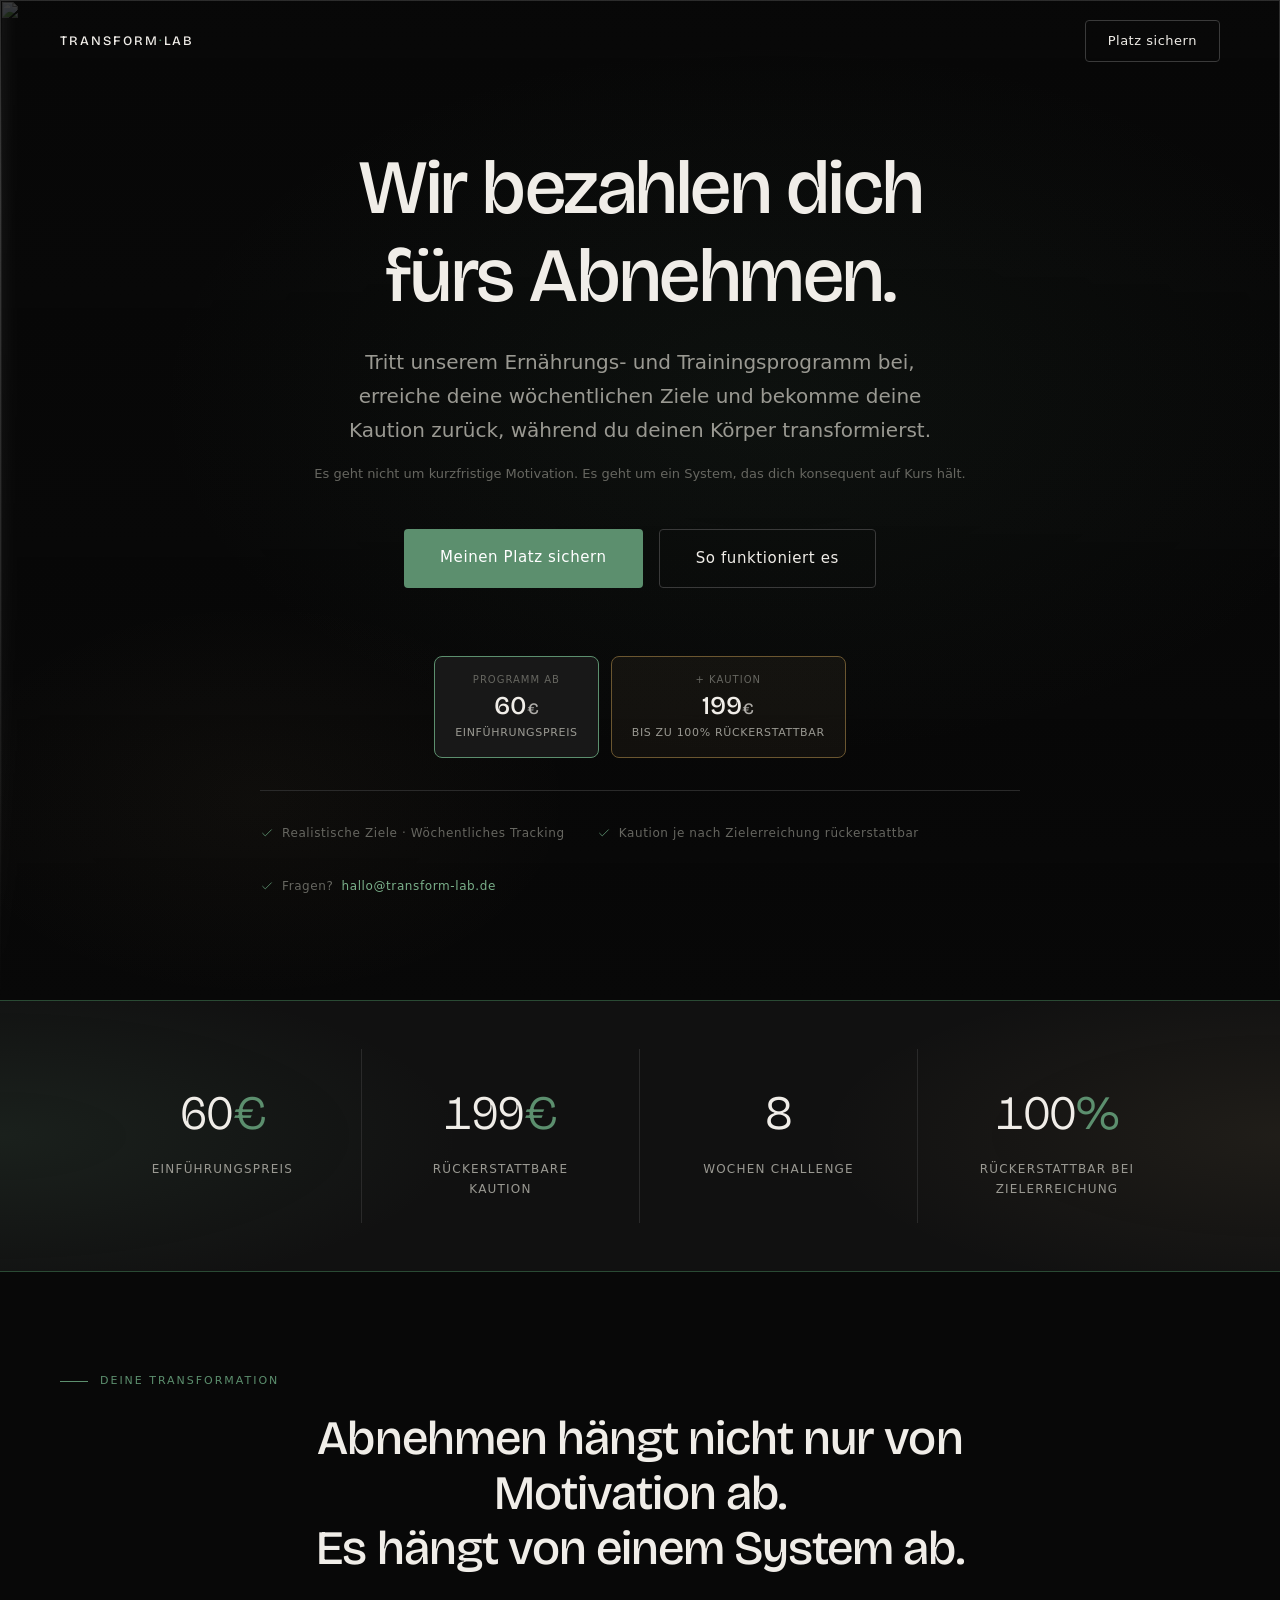
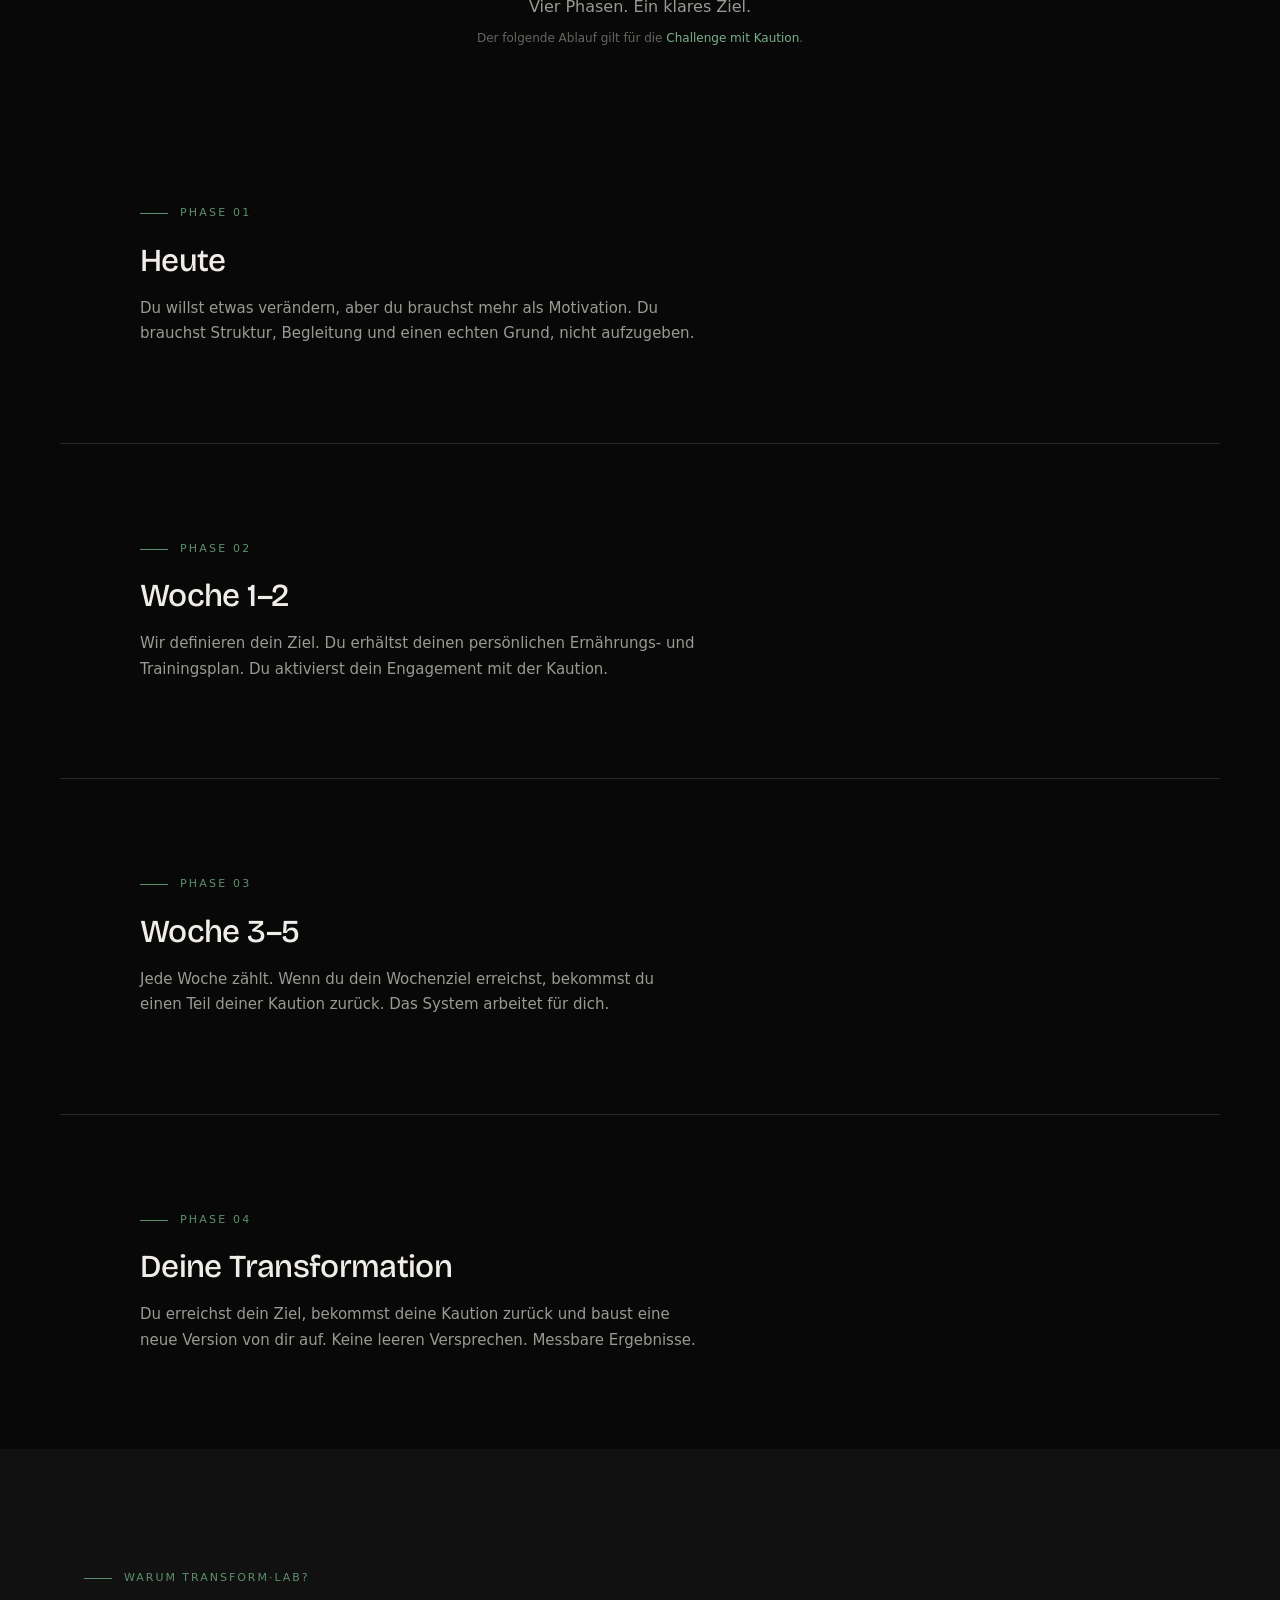
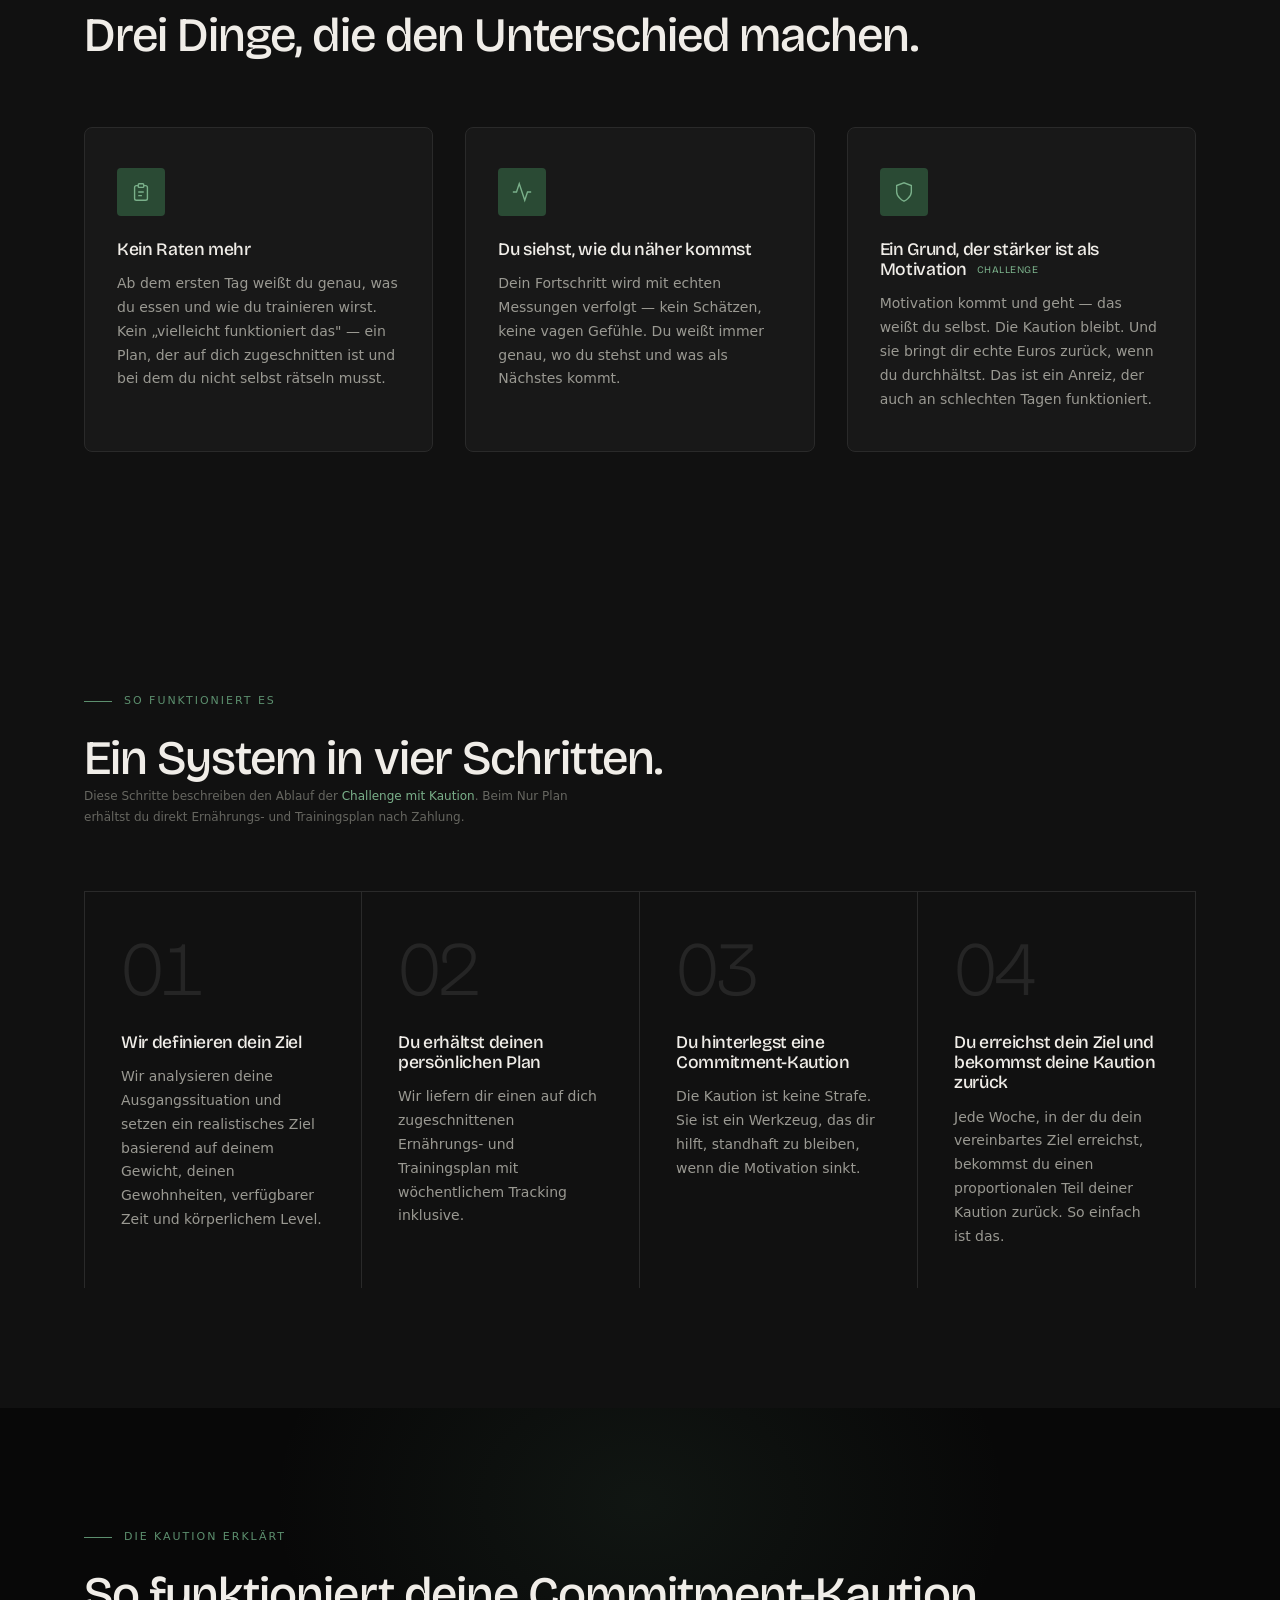
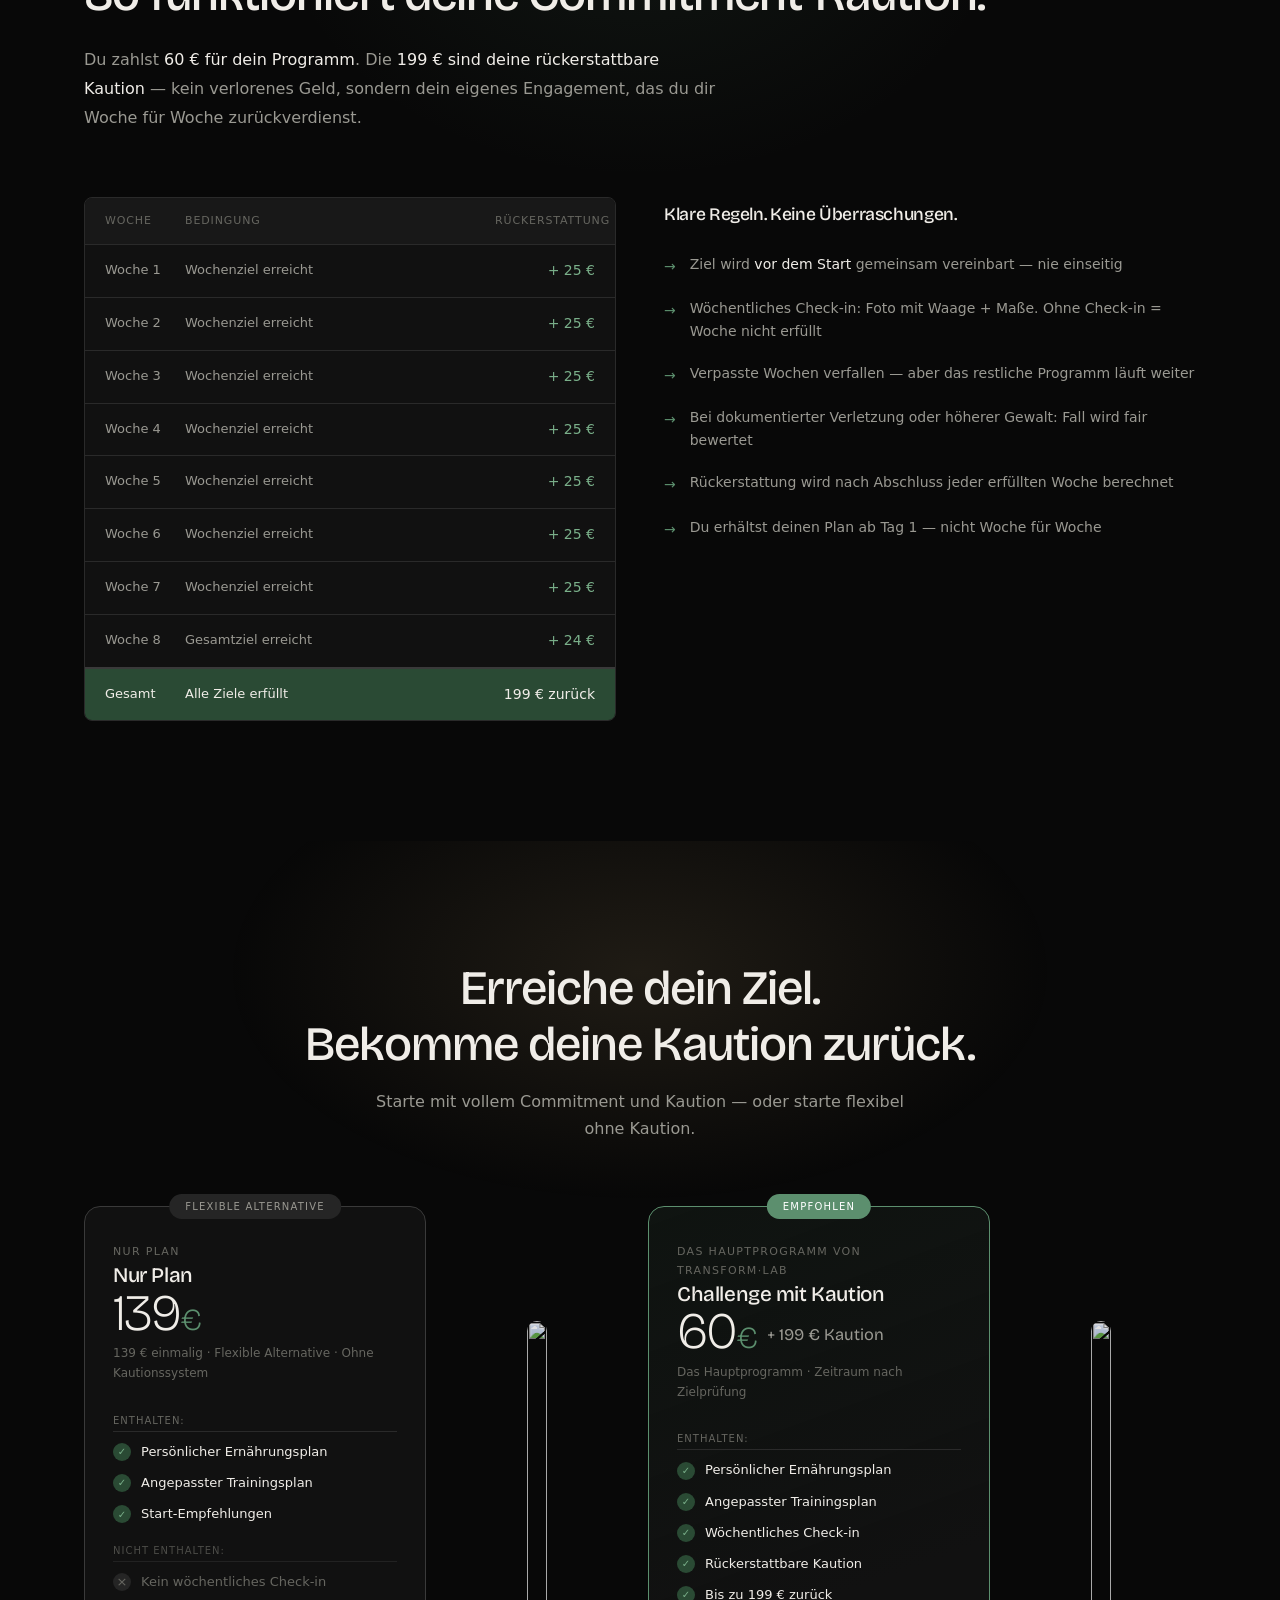
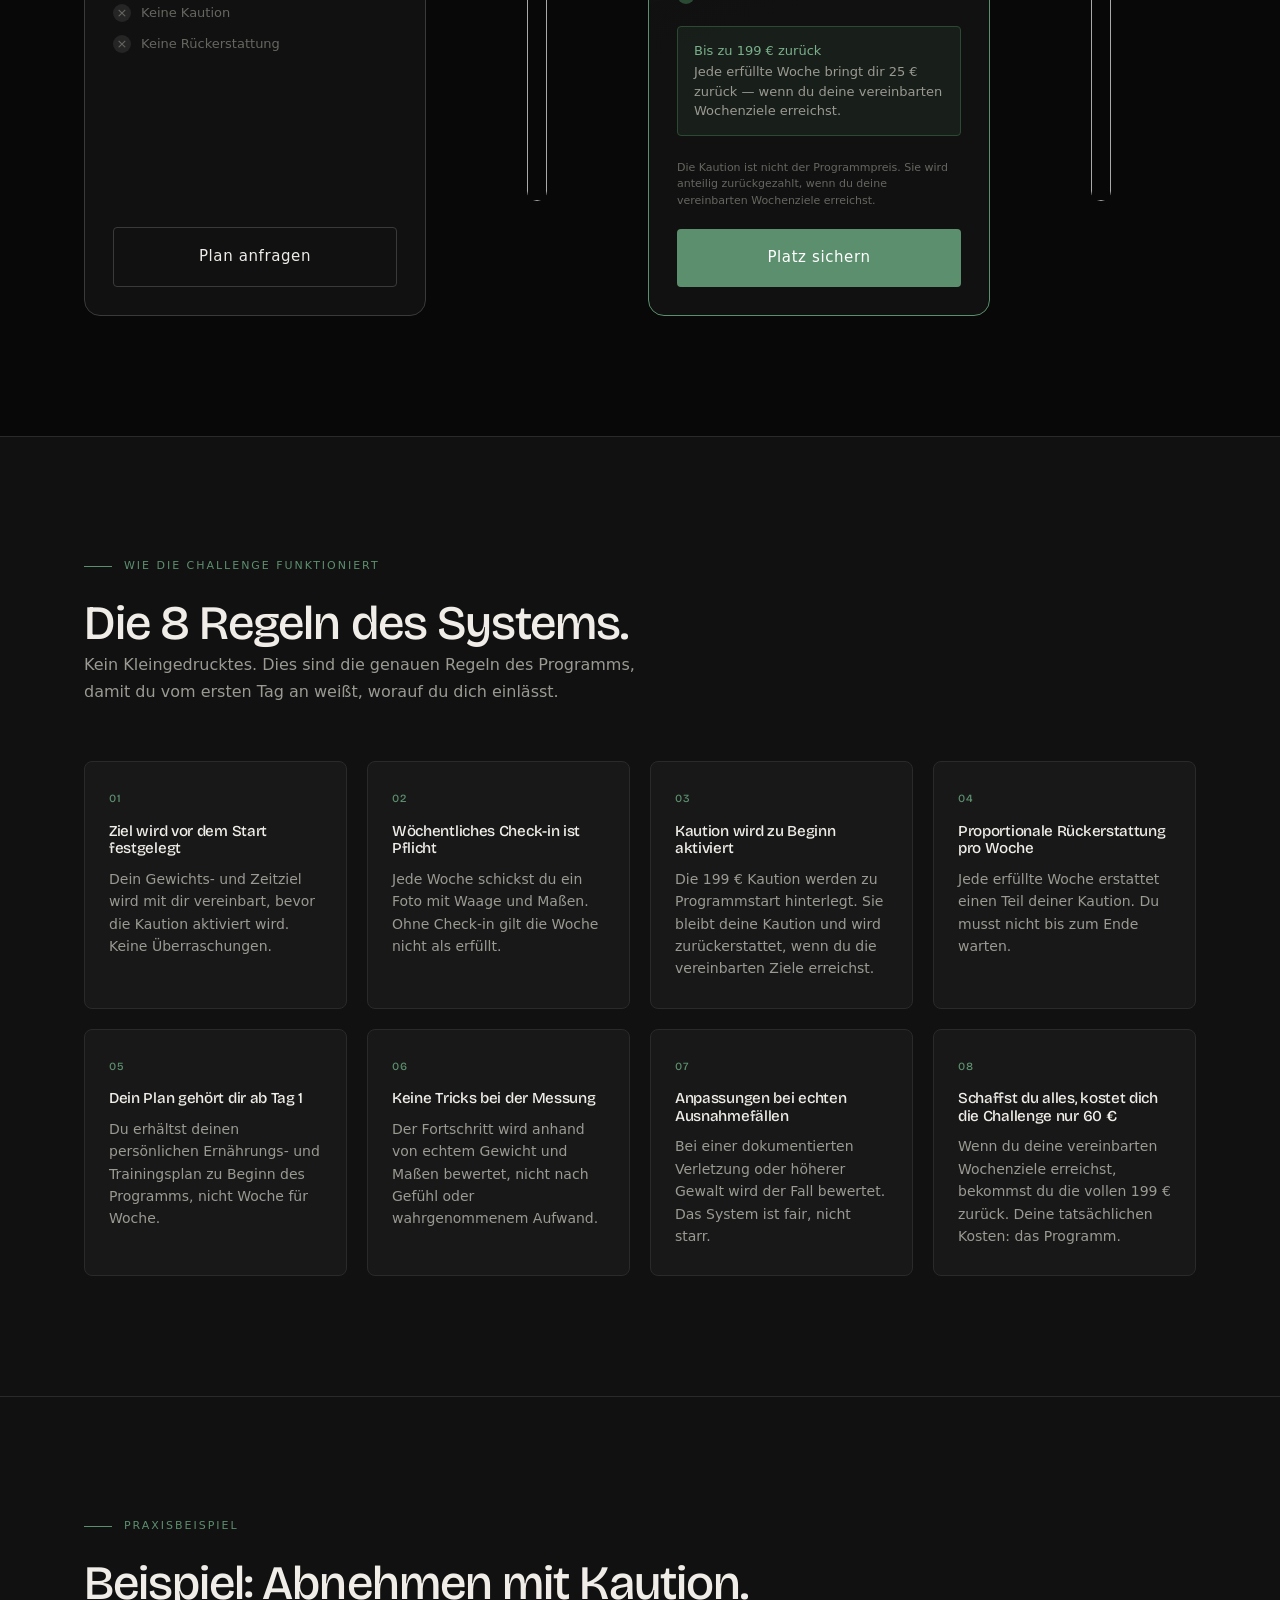
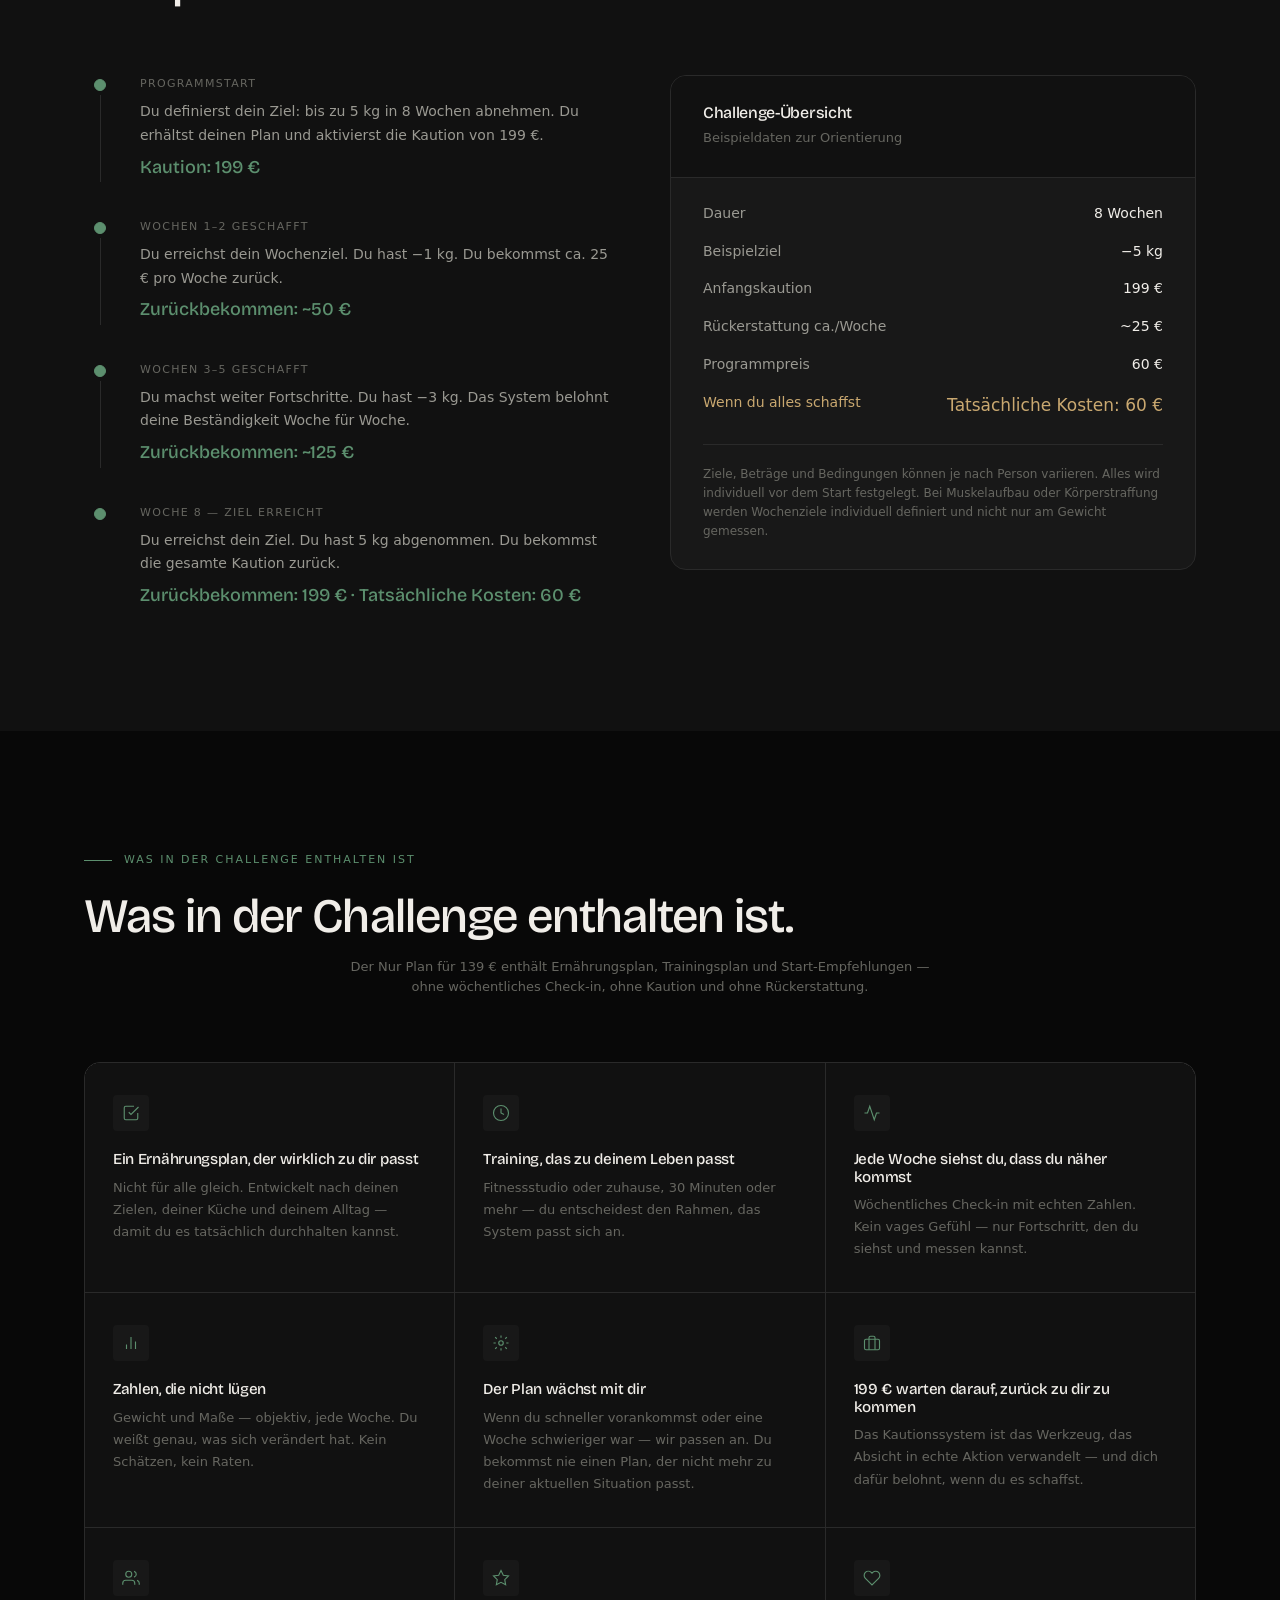
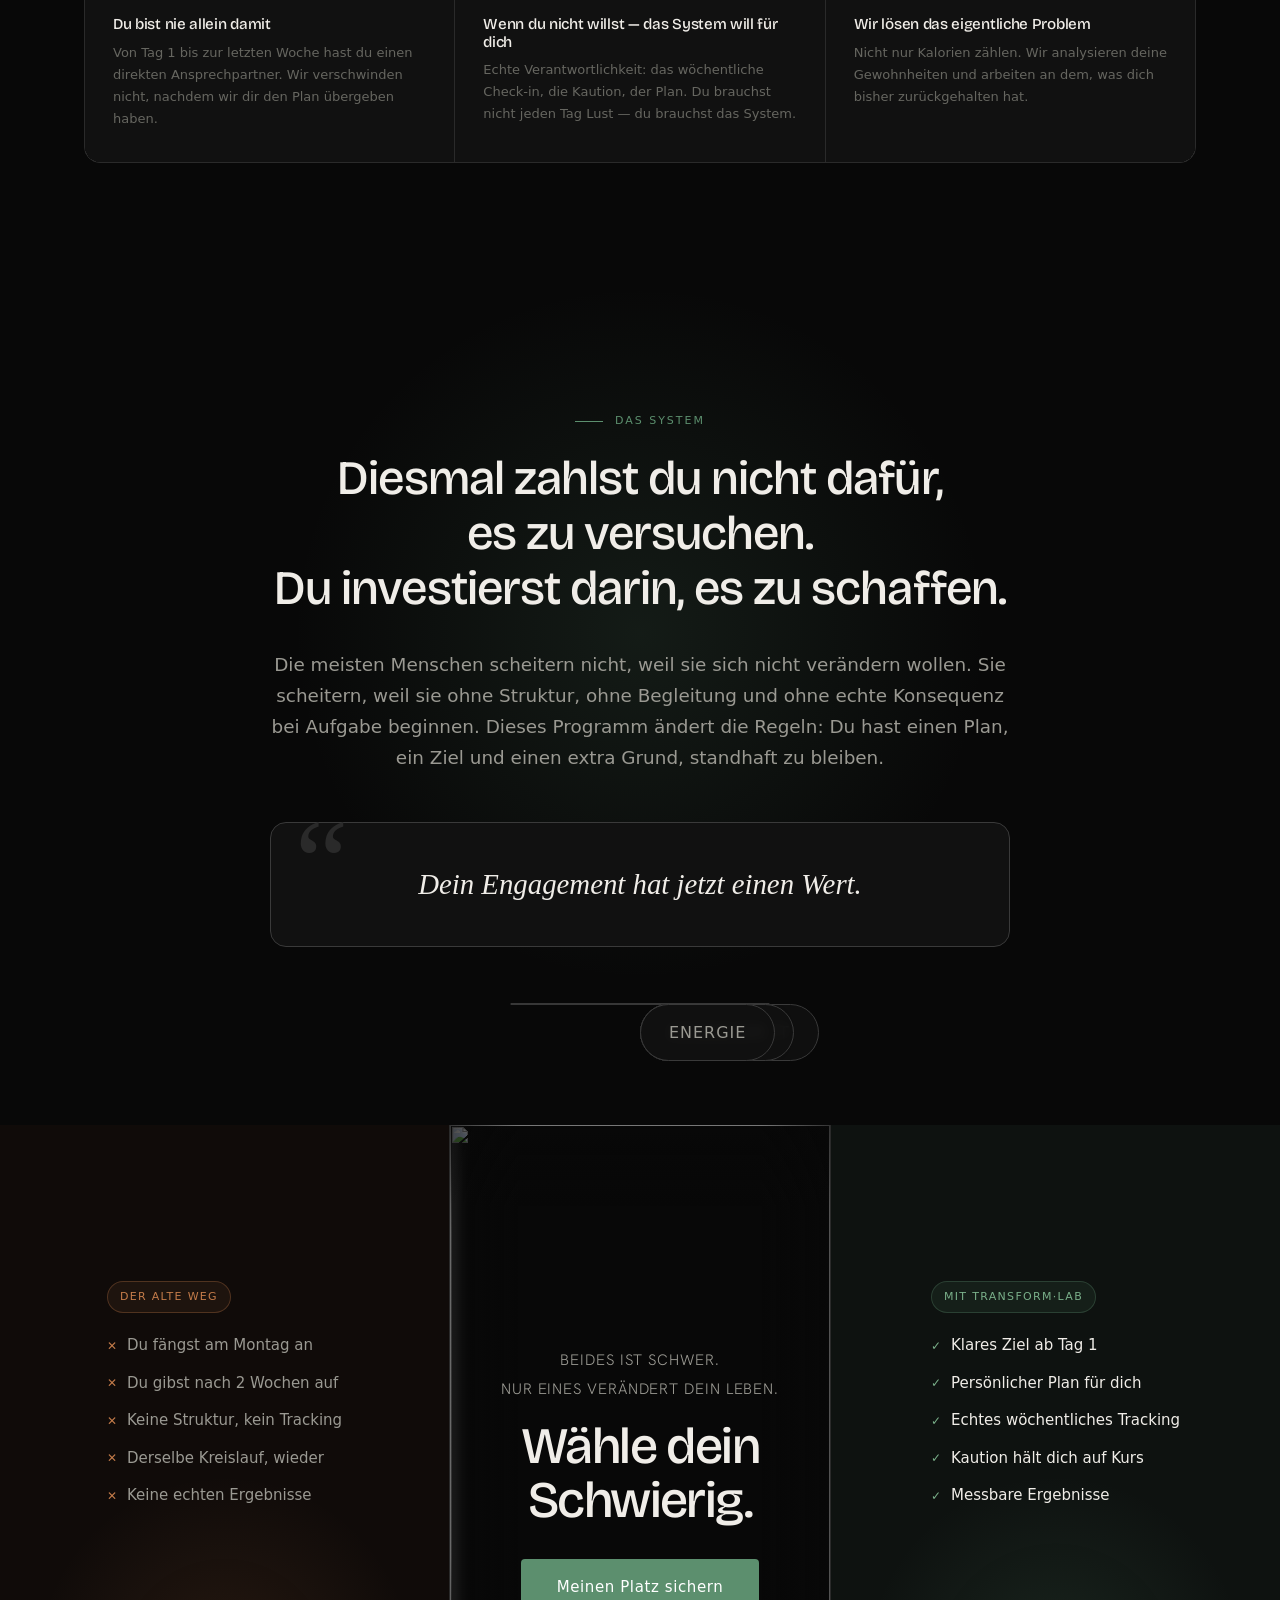
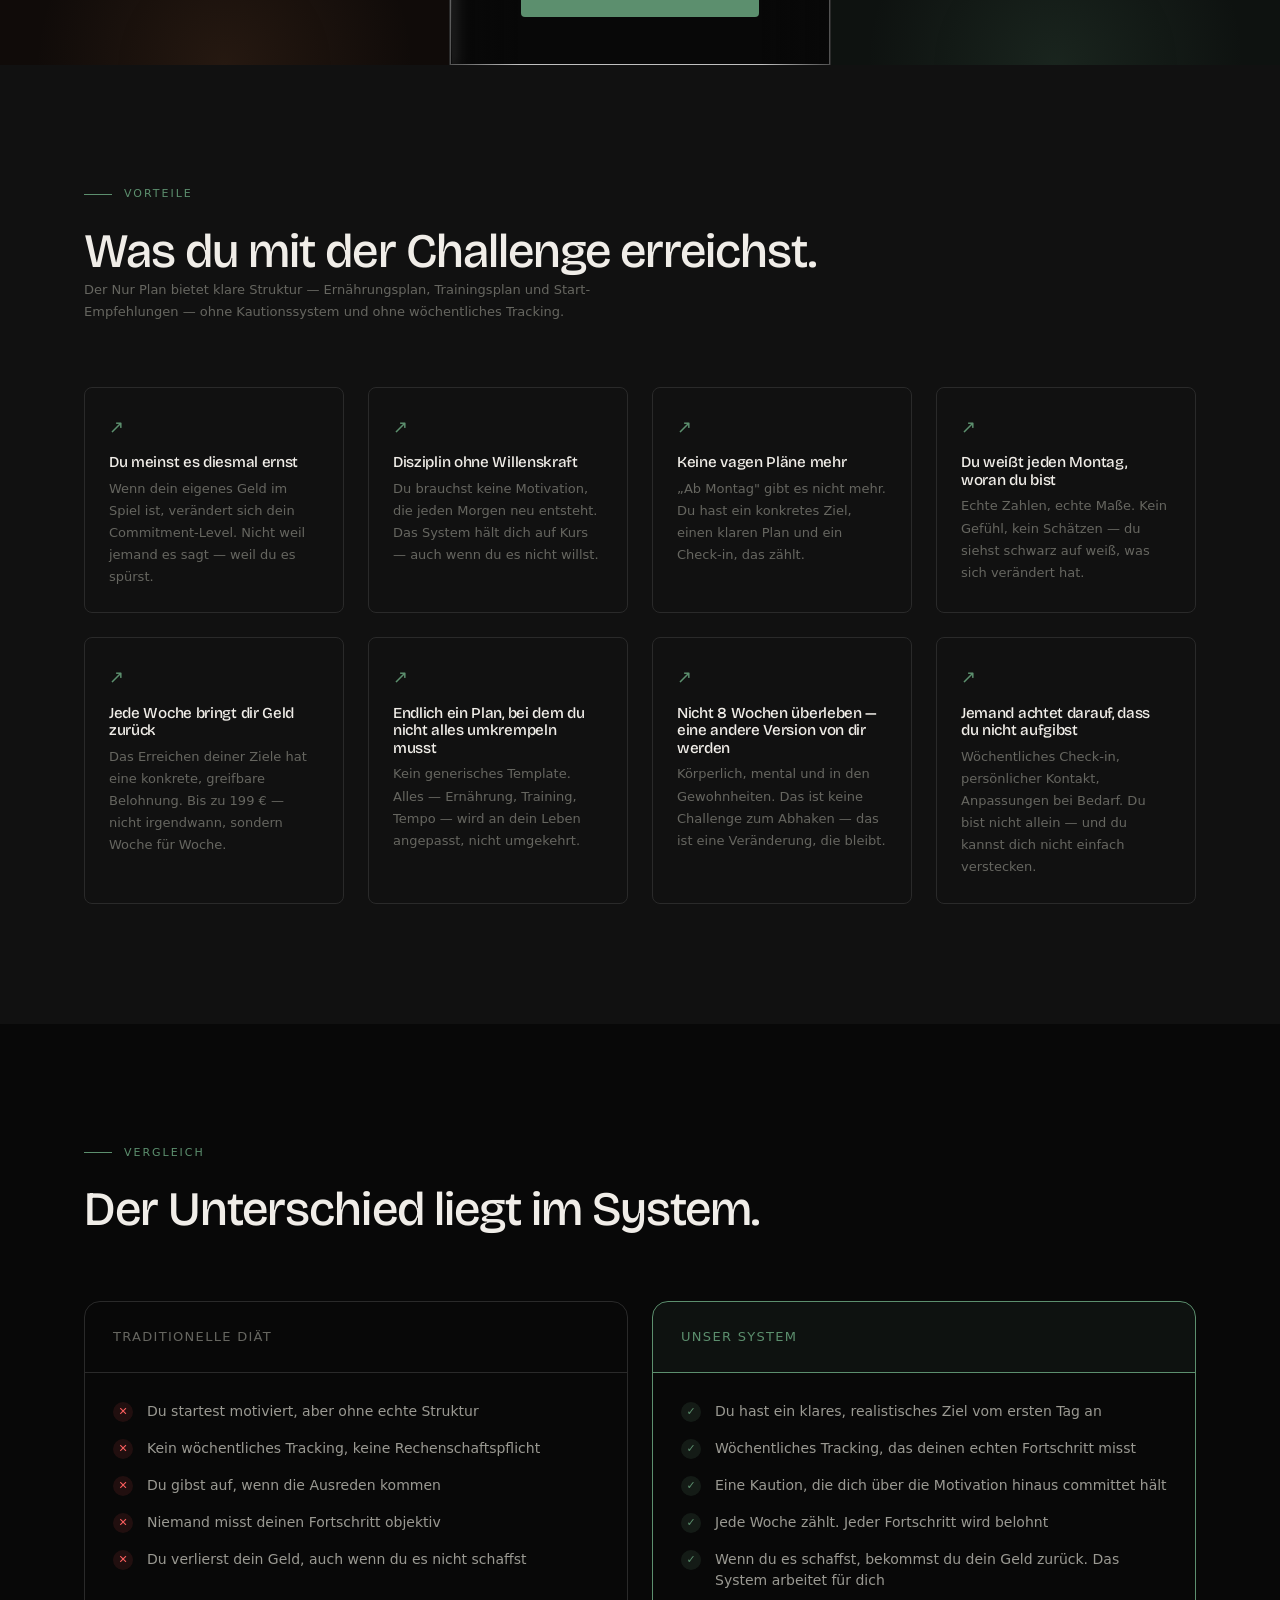
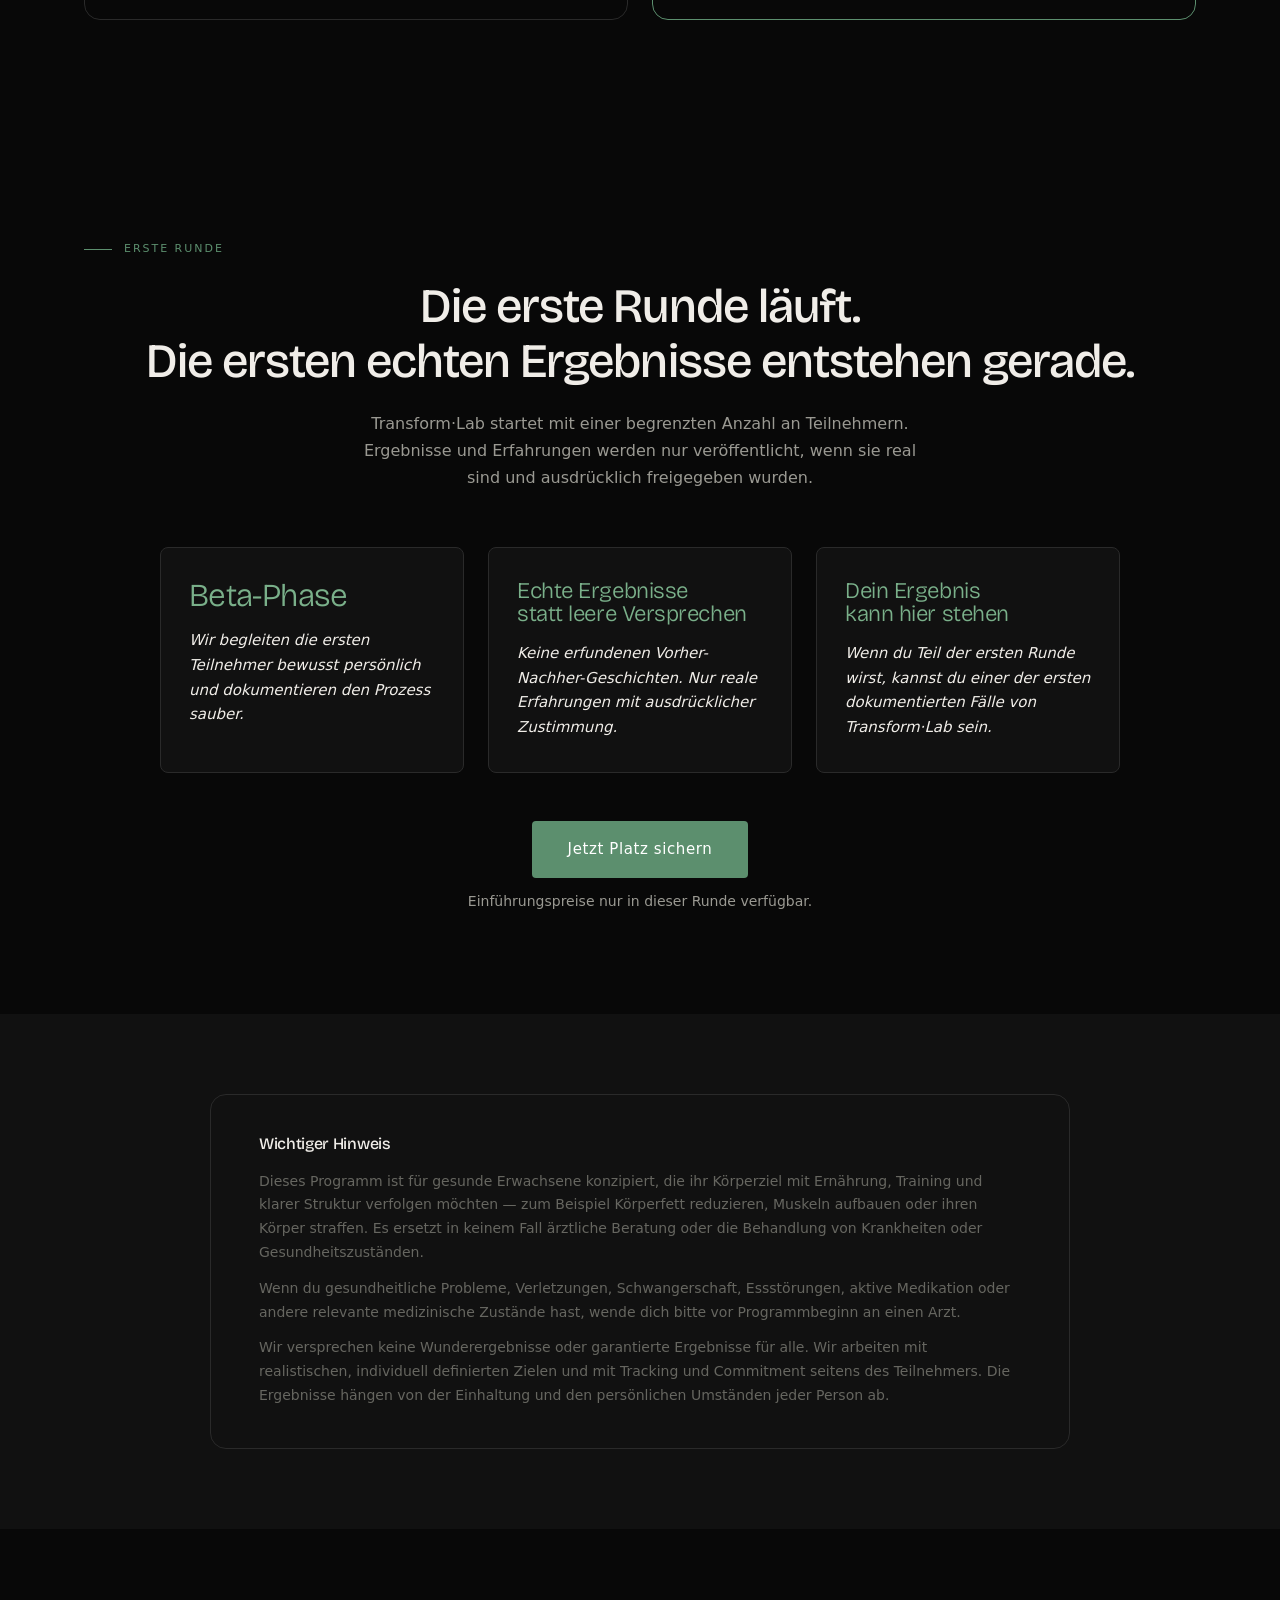
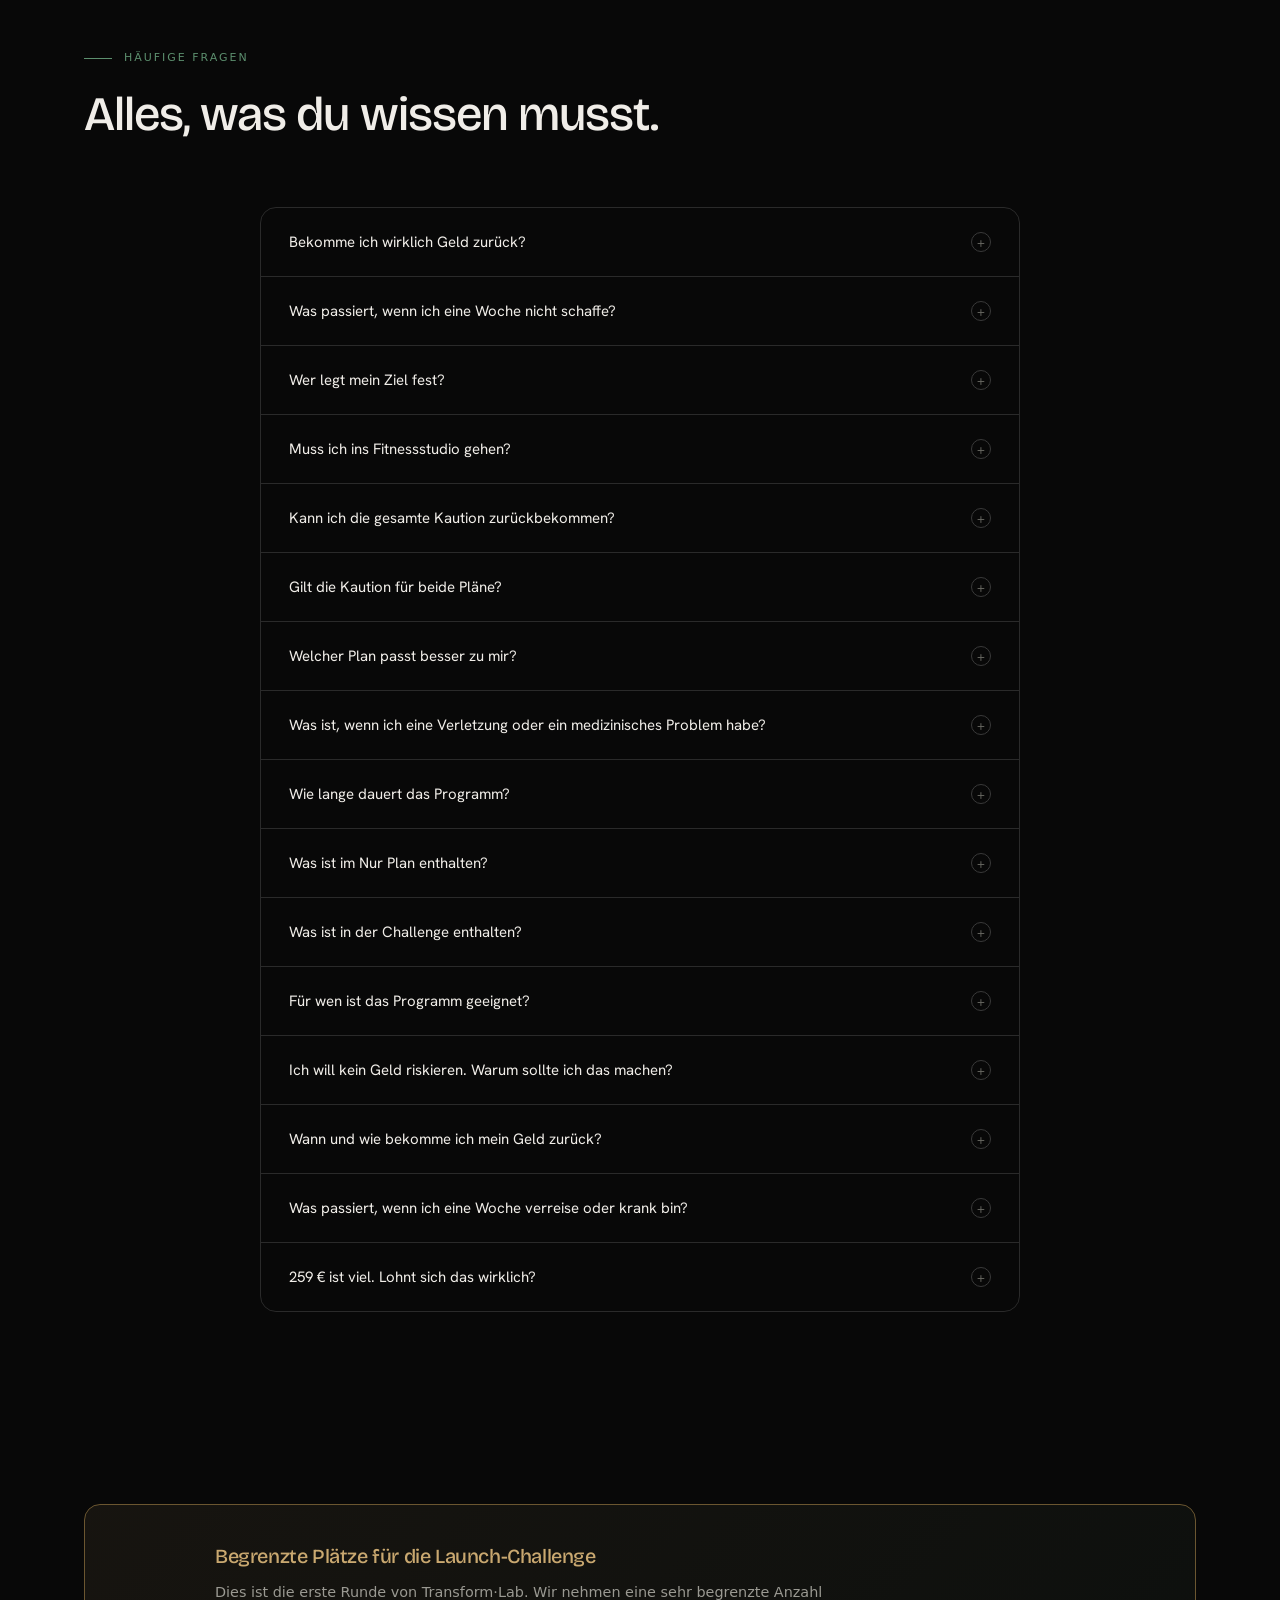
==== index.html @ 34b6b21c "Fix Make.com webhook: await before redirect, update disclaimer and pricing text Co-Authored-By: Clau" ====
<!DOCTYPE html>
<html lang="de">
<head>
  <meta charset="UTF-8">
  <meta name="viewport" content="width=device-width, initial-scale=1.0">

  <title>Transform·Lab — Wir bezahlen dich fürs Abnehmen</title>
  <meta name="description"
        content="Persönlicher Ernährungs- und Trainingsplan ab 139 €. Oder starte die 8-Wochen-Challenge mit rückerstattbarer Kaution — bis zu 199 € zurück bei Zielerreichung.">

  <meta property="og:type"        content="website">
  <meta property="og:url"         content="https://www.transform-lab.de/">
  <meta property="og:title"       content="Transform·Lab — Wir bezahlen dich fürs Abnehmen">
  <meta property="og:description" content="Erreiche deine Ziele und bekomme bis zu 199 € Kaution zurück. Persönlicher Ernährungs- und Trainingsplan inklusive.">
  <meta property="og:image"       content="https://www.transform-lab.de/assets/og-image.jpg">
  <meta name="twitter:card"       content="summary_large_image">
  <meta name="twitter:image"      content="https://www.transform-lab.de/assets/og-image.jpg">
  <link rel="canonical"           href="https://www.transform-lab.de/">

  <link rel="icon" href="assets/favicon.ico" type="image/x-icon">

  <link rel="preconnect" href="https://fonts.googleapis.com">
  <link rel="preconnect" href="https://fonts.gstatic.com" crossorigin>
  <link href="https://fonts.googleapis.com/css2?family=Bricolage+Grotesque:opsz,wght@12..96,300;12..96,400;12..96,500&family=Hanken+Grotesk:wght@300;400;500&display=swap"
        rel="stylesheet">

  <link rel="stylesheet" href="css/styles.css?v=39">

  <!-- Privacy-friendly analytics by Plausible -->
  <script async src="https://plausible.io/js/pa-rchwNeHP1BfyQp6xnn5ss.js"></script>
  <script>window.plausible=window.plausible||function(){(plausible.q=plausible.q||[]).push(arguments)},plausible.init=plausible.init||function(i){plausible.o=i||{}};plausible.init()</script>

  <link rel="preload" as="image" href="assets/escultura-transformacion.webp" type="image/webp">
  <link rel="preload" as="image" href="assets/escultura-transformacion-mujer.webp" type="image/webp">

  <script type="application/ld+json">
  {
    "@context": "https://schema.org",
    "@type": "Service",
    "name": "Transform·Lab",
    "description": "8-Wochen Körpertransformationsprogramm mit rückerstattbarer Commitment-Kaution. Persönlicher Ernährungs- und Trainingsplan inklusive.",
    "url": "https://www.transform-lab.de/",
    "provider": {
      "@type": "Person",
      "name": "Gabriel Palosi",
      "email": "hallo@transform-lab.de"
    },
    "offers": {
      "@type": "Offer",
      "price": "60.00",
      "priceCurrency": "EUR",
      "description": "Einführungspreis. Zusätzlich 199 € rückerstattbare Commitment-Kaution."
    },
    "serviceType": "Fitness- und Ernährungscoaching",
    "areaServed": "DE"
  }
  </script>

  <style>
    *, *::before, *::after { box-sizing: border-box; margin: 0; padding: 0; }
    body { background: #080808; color: #f0ede8; font-family: system-ui, sans-serif; }
  </style>
</head>
<body>

  <div class="cursor-glow" id="cursorGlow" aria-hidden="true"></div>

  <header>
    <nav class="site-nav" id="siteNav" aria-label="Hauptnavigation">
      <div class="nav-inner">
        <a href="#" class="logo">Transform<span>·</span>Lab</a>
        <a href="#form" class="nav-cta">Platz sichern</a>
      </div>
    </nav>
  </header>

  <main>

    <!-- HERO -->
    <section id="hero" aria-labelledby="hero-heading">
      <div class="hero-wipe" aria-hidden="true">
        <picture>
          <source srcset="assets/escultura-transformacion.webp" type="image/webp">
          <img src="assets/escultura-transformacion.png" alt="" class="hero-wipe-img hero-wipe-img--man" fetchpriority="high">
        </picture>
        <picture>
          <source srcset="assets/escultura-transformacion-mujer.webp" type="image/webp">
          <img src="assets/escultura-transformacion-mujer.png" alt="" class="hero-wipe-img hero-wipe-img--woman" fetchpriority="high">
        </picture>
        <div class="hero-wipe-line"></div>
      </div>
      <div class="hero-bg"   aria-hidden="true"></div>
      <div class="hero-grid" aria-hidden="true"></div>

      <div class="container hero-content">
        <div class="hero-inner">

          <div class="hero-text-col">


            <h1 id="hero-heading" class="hero-title">
              Wir bezahlen dich<br>fürs Abnehmen.
            </h1>

            <p class="hero-sub">
              Tritt unserem Ernährungs- und Trainingsprogramm bei, erreiche
              deine wöchentlichen Ziele und bekomme deine Kaution zurück,
              während du deinen Körper transformierst.
            </p>
            <p class="hero-meta">
              Es geht nicht um kurzfristige Motivation. Es geht um ein System,
              das dich konsequent auf Kurs hält.
            </p>

            <div class="hero-ctas">
              <a href="#form" class="btn-primary">Meinen Platz sichern</a>
              <a href="#how" class="btn-secondary">So funktioniert es</a>
            </div>

            <div class="hero-price-cards" aria-label="Preisübersicht">
              <div class="hpc-card hpc-card--main">
                <div class="hpc-label-top">Programm ab</div>
                <div class="hpc-value">60<span>€</span></div>
                <div class="hpc-label">Einführungspreis</div>
              </div>
              <div class="hpc-card hpc-card--fianza">
                <div class="hpc-label-top">+ Kaution</div>
                <div class="hpc-value">199<span>€</span></div>
                <div class="hpc-label">Bis zu 100% rückerstattbar</div>
              </div>
            </div>

            <ul class="hero-trust" aria-label="Programmgarantien">
              <li>
                <svg viewBox="0 0 24 24" aria-hidden="true"><polyline points="20 6 9 17 4 12"/></svg>
                Realistische Ziele · Wöchentliches Tracking
              </li>
              <li>
                <svg viewBox="0 0 24 24" aria-hidden="true"><polyline points="20 6 9 17 4 12"/></svg>
                Kaution je nach Zielerreichung rückerstattbar
              </li>
              <li>
                <svg viewBox="0 0 24 24" aria-hidden="true"><polyline points="20 6 9 17 4 12"/></svg>
                Fragen? <a href="mailto:hallo@transform-lab.de" style="color:var(--green-light);text-decoration:none">hallo@transform-lab.de</a>
              </li>
            </ul>
          </div>


        </div>
      </div>
    </section>

    <!-- ZAHLEN -->
    <div class="numbers-strip" aria-label="Programmdaten">
      <div class="container">
        <ul class="numbers-grid" style="list-style:none">
          <li class="number-item reveal">
            <div class="num"><span class="num-value" data-count-from="139" data-count-to="60">60</span><span>€</span></div>
            <div class="desc">Einführungspreis</div>
          </li>
          <li class="number-item reveal reveal-delay-1">
            <div class="num"><span class="num-value" data-count-from="0" data-count-to="199">199</span><span>€</span></div>
            <div class="desc">Rückerstattbare Kaution</div>
          </li>
          <li class="number-item reveal reveal-delay-2">
            <div class="num"><span class="num-value" data-count-from="0" data-count-to="8">8</span></div>
            <div class="desc">Wochen Challenge</div>
          </li>
          <li class="number-item reveal reveal-delay-3">
            <div class="num"><span class="num-value" data-count-from="0" data-count-to="100">100</span><span>%</span></div>
            <div class="desc">Rückerstattbar bei Zielerreichung</div>
          </li>
        </ul>
      </div>
    </div>

    <!-- STORY -->
    <section id="story" aria-labelledby="story-heading">
      <div class="story-intro container reveal">
        <span class="label label-line">Deine Transformation</span>
        <h2 id="story-heading">
          Abnehmen hängt nicht nur von Motivation ab.<br>
          Es hängt von einem System ab.
        </h2>
        <p>Vier Phasen. Ein klares Ziel.
          <span style="display:block;margin-top:8px;font-size:12px;color:var(--text-dim)">
            Der folgende Ablauf gilt für die <strong style="color:var(--green-light)">Challenge mit Kaution</strong>.
          </span>
        </p>
      </div>

      <div class="story-panels" id="storyPanels">
        <div class="story-left" id="storyLeft">

          <div class="story-phase active" data-phase="0" data-phase-label="Heute">
            <div class="phase-number" aria-hidden="true">Phase 01</div>
            <h3>Heute</h3>
            <p>Du willst etwas verändern, aber du brauchst mehr als
               Motivation. Du brauchst Struktur, Begleitung und einen
               echten Grund, nicht aufzugeben.</p>
          </div>

          <div class="story-phase" data-phase="1" data-phase-label="Woche 1–2">
            <div class="phase-number" aria-hidden="true">Phase 02</div>
            <h3>Woche 1–2</h3>
            <p>Wir definieren dein Ziel. Du erhältst deinen persönlichen
               Ernährungs- und Trainingsplan. Du aktivierst dein Engagement
               mit der Kaution.</p>
          </div>

          <div class="story-phase" data-phase="2" data-phase-label="Woche 3–5">
            <div class="phase-number" aria-hidden="true">Phase 03</div>
            <h3>Woche 3–5</h3>
            <p>Jede Woche zählt. Wenn du dein Wochenziel erreichst,
               bekommst du einen Teil deiner Kaution zurück.
               Das System arbeitet für dich.</p>
          </div>

          <div class="story-phase" data-phase="3" data-phase-label="Deine Transformation">
            <div class="phase-number" aria-hidden="true">Phase 04</div>
            <h3>Deine Transformation</h3>
            <p>Du erreichst dein Ziel, bekommst deine Kaution zurück
               und baust eine neue Version von dir auf. Keine leeren
               Versprechen. Messbare Ergebnisse.</p>
          </div>

        </div>
      </div>
    </section>

    <!-- WARUM TRANSFORM·LAB -->
    <section id="warum" aria-labelledby="warum-heading">
      <div class="container">
        <span class="label label-line reveal">Warum Transform·Lab?</span>
        <h2 id="warum-heading" class="reveal">Drei Dinge, die den Unterschied machen.</h2>

        <div class="warum-grid">
          <div class="warum-card reveal">
            <div class="warum-icon" aria-hidden="true">
              <svg viewBox="0 0 24 24" fill="none" stroke="currentColor" stroke-width="1.5"><path d="M9 5H7a2 2 0 0 0-2 2v12a2 2 0 0 0 2 2h10a2 2 0 0 0 2-2V7a2 2 0 0 0-2-2h-2"/><rect x="9" y="3" width="6" height="4" rx="1"/><path d="M9 12h6M9 16h4"/></svg>
            </div>
            <h3>Kein Raten mehr</h3>
            <p>Ab dem ersten Tag weißt du genau, was du essen und wie du trainieren wirst. Kein „vielleicht funktioniert das" — ein Plan, der auf dich zugeschnitten ist und bei dem du nicht selbst rätseln musst.</p>
          </div>

          <div class="warum-card reveal reveal-delay-1">
            <div class="warum-icon" aria-hidden="true">
              <svg viewBox="0 0 24 24" fill="none" stroke="currentColor" stroke-width="1.5"><path d="M22 12h-4l-3 9L9 3l-3 9H2"/></svg>
            </div>
            <h3>Du siehst, wie du näher kommst</h3>
            <p>Dein Fortschritt wird mit echten Messungen verfolgt — kein Schätzen, keine vagen Gefühle. Du weißt immer genau, wo du stehst und was als Nächstes kommt.</p>
          </div>

          <div class="warum-card reveal reveal-delay-2">
            <div class="warum-icon" aria-hidden="true">
              <svg viewBox="0 0 24 24" fill="none" stroke="currentColor" stroke-width="1.5"><path d="M12 22s8-4 8-10V5l-8-3-8 3v7c0 6 8 10 8 10z"/></svg>
            </div>
            <h3>Ein Grund, der stärker ist als Motivation <span style="font-size:10px;font-weight:400;color:var(--green-light);letter-spacing:.05em;text-transform:uppercase;vertical-align:middle;margin-left:6px">Challenge</span></h3>
            <p>Motivation kommt und geht — das weißt du selbst. Die Kaution bleibt. Und sie bringt dir echte Euros zurück, wenn du durchhältst. Das ist ein Anreiz, der auch an schlechten Tagen funktioniert.</p>
          </div>
        </div>
      </div>
    </section>

    <!-- SO FUNKTIONIERT ES -->
    <section id="how" aria-labelledby="how-heading">
      <div class="container">
        <span class="label label-line reveal">So funktioniert es</span>
        <h2 id="how-heading" class="reveal">Ein System in vier Schritten.</h2>
        <p class="reveal" style="font-size:12px;color:var(--text-dim);margin-bottom:40px;max-width:500px">
          Diese Schritte beschreiben den Ablauf der <strong style="color:var(--green-light)">Challenge mit Kaution</strong>.
          Beim Nur Plan erhältst du direkt Ernährungs- und Trainingsplan nach Zahlung.
        </p>

        <ol class="steps" style="list-style:none">
          <li class="step reveal">
            <div class="step-num" aria-hidden="true">01</div>
            <h3>Wir definieren dein Ziel</h3>
            <p>Wir analysieren deine Ausgangssituation und setzen ein
               realistisches Ziel basierend auf deinem Gewicht, deinen
               Gewohnheiten, verfügbarer Zeit und körperlichem Level.</p>
          </li>
          <li class="step reveal reveal-delay-1">
            <div class="step-num" aria-hidden="true">02</div>
            <h3>Du erhältst deinen persönlichen Plan</h3>
            <p>Wir liefern dir einen auf dich zugeschnittenen Ernährungs-
               und Trainingsplan mit wöchentlichem Tracking inklusive.</p>
          </li>
          <li class="step reveal reveal-delay-2">
            <div class="step-num" aria-hidden="true">03</div>
            <h3>Du hinterlegst eine Commitment-Kaution</h3>
            <p>Die Kaution ist keine Strafe. Sie ist ein Werkzeug, das
               dir hilft, standhaft zu bleiben, wenn die Motivation sinkt.</p>
          </li>
          <li class="step reveal reveal-delay-3">
            <div class="step-num" aria-hidden="true">04</div>
            <h3>Du erreichst dein Ziel und bekommst deine Kaution zurück</h3>
            <p>Jede Woche, in der du dein vereinbartes Ziel erreichst,
               bekommst du einen proportionalen Teil deiner Kaution zurück.
               So einfach ist das.</p>
          </li>
        </ol>
      </div>
    </section>

    <!-- SO FUNKTIONIERT DIE KAUTION -->
    <section id="kaution" aria-labelledby="kaution-heading">
      <div class="container">
        <span class="label label-line reveal">Die Kaution erklärt</span>
        <h2 id="kaution-heading" class="reveal">So funktioniert deine Commitment-Kaution.</h2>
        <p class="kaution-intro reveal reveal-delay-1">
          Du zahlst <strong>60 € für dein Programm</strong>. Die <strong>199 € sind deine rückerstattbare Kaution</strong> —
          kein verlorenes Geld, sondern dein eigenes Engagement, das du dir Woche für Woche zurückverdienst.
        </p>

        <div class="kaution-grid">
          <div class="kaution-table reveal reveal-delay-1">
            <div class="kaution-table-head">
              <span>Woche</span>
              <span>Bedingung</span>
              <span>Rückerstattung</span>
            </div>
            <div class="kaution-row">
              <span class="kw">Woche 1</span>
              <span class="kc">Wochenziel erreicht</span>
              <span class="kr">+ 25 €</span>
            </div>
            <div class="kaution-row">
              <span class="kw">Woche 2</span>
              <span class="kc">Wochenziel erreicht</span>
              <span class="kr">+ 25 €</span>
            </div>
            <div class="kaution-row">
              <span class="kw">Woche 3</span>
              <span class="kc">Wochenziel erreicht</span>
              <span class="kr">+ 25 €</span>
            </div>
            <div class="kaution-row">
              <span class="kw">Woche 4</span>
              <span class="kc">Wochenziel erreicht</span>
              <span class="kr">+ 25 €</span>
            </div>
            <div class="kaution-row">
              <span class="kw">Woche 5</span>
              <span class="kc">Wochenziel erreicht</span>
              <span class="kr">+ 25 €</span>
            </div>
            <div class="kaution-row">
              <span class="kw">Woche 6</span>
              <span class="kc">Wochenziel erreicht</span>
              <span class="kr">+ 25 €</span>
            </div>
            <div class="kaution-row">
              <span class="kw">Woche 7</span>
              <span class="kc">Wochenziel erreicht</span>
              <span class="kr">+ 25 €</span>
            </div>
            <div class="kaution-row kaution-row--last">
              <span class="kw">Woche 8</span>
              <span class="kc">Gesamtziel erreicht</span>
              <span class="kr">+ 24 €</span>
            </div>
            <div class="kaution-row kaution-row--total">
              <span class="kw">Gesamt</span>
              <span class="kc">Alle Ziele erfüllt</span>
              <span class="kr">199 € zurück</span>
            </div>
          </div>

          <div class="kaution-rules reveal reveal-delay-2">
            <h4>Klare Regeln. Keine Überraschungen.</h4>
            <ul class="kaution-rules-list">
              <li>
                <span class="kr-icon" aria-hidden="true">→</span>
                <span>Ziel wird <strong>vor dem Start</strong> gemeinsam vereinbart — nie einseitig</span>
              </li>
              <li>
                <span class="kr-icon" aria-hidden="true">→</span>
                <span>Wöchentliches Check-in: Foto mit Waage + Maße. Ohne Check-in = Woche nicht erfüllt</span>
              </li>
              <li>
                <span class="kr-icon" aria-hidden="true">→</span>
                <span>Verpasste Wochen verfallen — aber das restliche Programm läuft weiter</span>
              </li>
              <li>
                <span class="kr-icon" aria-hidden="true">→</span>
                <span>Bei dokumentierter Verletzung oder höherer Gewalt: Fall wird fair bewertet</span>
              </li>
              <li>
                <span class="kr-icon" aria-hidden="true">→</span>
                <span>Rückerstattung wird nach Abschluss jeder erfüllten Woche berechnet</span>
              </li>
              <li>
                <span class="kr-icon" aria-hidden="true">→</span>
                <span>Du erhältst deinen Plan ab Tag 1 — nicht Woche für Woche</span>
              </li>
            </ul>
          </div>
        </div>
      </div>
    </section>

    <!-- PREIS -->
    <section id="pricing" aria-labelledby="pricing-heading">
      <div class="container">
        <div class="pricing-header reveal">
          <h2 id="pricing-heading">
            Erreiche dein Ziel.<br>Bekomme deine Kaution zurück.
          </h2>
          <p style="margin-top:16px; max-width:540px; margin-left:auto; margin-right:auto;">
            Starte mit vollem Commitment und Kaution —
            <span style="color:var(--text-muted)">oder starte flexibel ohne Kaution.</span>
          </p>
        </div>

        <div class="pricing-compare">

          <!-- PLAN OHNE KAUTION -->
          <div class="pc-card reveal">
            <div class="pc-badge-top pc-badge-top--alt">Flexible Alternative</div>
            <div>
              <div class="pc-label">Nur Plan</div>
              <h3 class="pc-title">Nur Plan</h3>
              <div class="pc-price">139<span>€</span></div>
              <div class="pc-price-note">139 € einmalig · Flexible Alternative · Ohne Kautionssystem</div>
            </div>
            <ul class="pc-list">
              <li class="pc-list-section">Enthalten:</li>
              <li class="pc-item pc-item--yes">Persönlicher Ernährungsplan</li>
              <li class="pc-item pc-item--yes">Angepasster Trainingsplan</li>
              <li class="pc-item pc-item--yes">Start-Empfehlungen</li>
              <li class="pc-list-section pc-list-section--no">Nicht enthalten:</li>
              <li class="pc-item pc-item--no">Kein wöchentliches Check-in</li>
              <li class="pc-item pc-item--no">Keine Kaution</li>
              <li class="pc-item pc-item--no">Keine Rückerstattung</li>
            </ul>
            <a href="#form" class="btn-secondary pc-cta" data-plan="nur_plan">Plan anfragen</a>
          </div>

          <!-- IMAGEN HOMBRE -->
          <div class="pc-image-col" aria-hidden="true">
            <picture>
              <source srcset="assets/atleta-hombre.webp" type="image/webp">
              <img src="assets/atleta-hombre.png" alt="" loading="lazy" class="pc-img">
            </picture>
          </div>

          <!-- PLAN MIT KAUTION -->
          <div class="pc-card pc-card--featured reveal reveal-delay-2">
            <div class="pc-badge-top">Empfohlen</div>
            <div>
              <div class="pc-label">Das Hauptprogramm von Transform·Lab</div>
              <h3 class="pc-title">Challenge mit Kaution</h3>
              <div class="pc-price">60<span>€</span> <small>+ 199 € Kaution</small></div>
              <div class="pc-price-note">Das Hauptprogramm · Zeitraum nach Zielprüfung</div>
            </div>
            <ul class="pc-list">
              <li class="pc-list-section">Enthalten:</li>
              <li class="pc-item pc-item--yes">Persönlicher Ernährungsplan</li>
              <li class="pc-item pc-item--yes">Angepasster Trainingsplan</li>
              <li class="pc-item pc-item--yes">Wöchentliches Check-in</li>
              <li class="pc-item pc-item--yes">Rückerstattbare Kaution</li>
              <li class="pc-item pc-item--yes">Bis zu 199 € zurück</li>
            </ul>
            <div class="pc-callout">
              <strong>Bis zu 199 € zurück</strong>
              Jede erfüllte Woche bringt dir 25 € zurück — wenn du deine vereinbarten Wochenziele erreichst.
            </div>
            <p class="pc-microcopy">Die Kaution ist nicht der Programmpreis. Sie wird anteilig zurückgezahlt, wenn du deine vereinbarten Wochenziele erreichst.</p>
            <a href="#form" class="btn-primary pc-cta" data-plan="mit_kaution">Platz sichern</a>
          </div>

          <!-- IMAGEN MUJER -->
          <div class="pc-image-col" aria-hidden="true">
            <picture>
              <source srcset="assets/atleta-mujer.webp" type="image/webp">
              <img src="assets/atleta-mujer.png" alt="" loading="lazy" class="pc-img">
            </picture>
          </div>

        </div>
      </div>
    </section>

    <!-- REGELN DER CHALLENGE -->
    <section id="reglas" aria-labelledby="reglas-heading">
      <div class="container">
        <span class="label label-line reveal">Wie die Challenge funktioniert</span>
        <h2 id="reglas-heading" class="reveal">Die 8 Regeln des Systems.</h2>
        <p class="reglas-intro reveal reveal-delay-1">
          Kein Kleingedrucktes. Dies sind die genauen Regeln des Programms,
          damit du vom ersten Tag an weißt, worauf du dich einlässt.
        </p>

        <ol class="reglas-grid" style="list-style:none">
          <li class="regla-card reveal">
            <div class="regla-num" aria-hidden="true">01</div>
            <h4>Ziel wird vor dem Start festgelegt</h4>
            <p>Dein Gewichts- und Zeitziel wird mit dir vereinbart, bevor die Kaution aktiviert wird. Keine Überraschungen.</p>
          </li>
          <li class="regla-card reveal reveal-delay-1">
            <div class="regla-num" aria-hidden="true">02</div>
            <h4>Wöchentliches Check-in ist Pflicht</h4>
            <p>Jede Woche schickst du ein Foto mit Waage und Maßen. Ohne Check-in gilt die Woche nicht als erfüllt.</p>
          </li>
          <li class="regla-card reveal reveal-delay-2">
            <div class="regla-num" aria-hidden="true">03</div>
            <h4>Kaution wird zu Beginn aktiviert</h4>
            <p>Die 199 € Kaution werden zu Programmstart hinterlegt. Sie bleibt deine Kaution und wird zurückerstattet, wenn du die vereinbarten Ziele erreichst.</p>
          </li>
          <li class="regla-card reveal reveal-delay-3">
            <div class="regla-num" aria-hidden="true">04</div>
            <h4>Proportionale Rückerstattung pro Woche</h4>
            <p>Jede erfüllte Woche erstattet einen Teil deiner Kaution. Du musst nicht bis zum Ende warten.</p>
          </li>
          <li class="regla-card reveal">
            <div class="regla-num" aria-hidden="true">05</div>
            <h4>Dein Plan gehört dir ab Tag 1</h4>
            <p>Du erhältst deinen persönlichen Ernährungs- und Trainingsplan zu Beginn des Programms, nicht Woche für Woche.</p>
          </li>
          <li class="regla-card reveal reveal-delay-1">
            <div class="regla-num" aria-hidden="true">06</div>
            <h4>Keine Tricks bei der Messung</h4>
            <p>Der Fortschritt wird anhand von echtem Gewicht und Maßen bewertet, nicht nach Gefühl oder wahrgenommenem Aufwand.</p>
          </li>
          <li class="regla-card reveal reveal-delay-2">
            <div class="regla-num" aria-hidden="true">07</div>
            <h4>Anpassungen bei echten Ausnahmefällen</h4>
            <p>Bei einer dokumentierten Verletzung oder höherer Gewalt wird der Fall bewertet. Das System ist fair, nicht starr.</p>
          </li>
          <li class="regla-card reveal reveal-delay-3">
            <div class="regla-num" aria-hidden="true">08</div>
            <h4>Schaffst du alles, kostet dich die Challenge nur 60 €</h4>
            <p>Wenn du deine vereinbarten Wochenziele erreichst, bekommst du die vollen 199 € zurück. Deine tatsächlichen Kosten: das Programm.</p>
          </li>
        </ol>
      </div>
    </section>

    <!-- PRAXISBEISPIEL -->
    <section id="example" aria-labelledby="example-heading">
      <div class="container">
        <span class="label label-line reveal">Praxisbeispiel</span>
        <h2 id="example-heading" class="reveal">Beispiel: Abnehmen mit Kaution.</h2>

        <div class="example-grid">
          <ol class="example-timeline reveal" style="list-style:none">
            <li class="timeline-item">
              <div class="timeline-left" aria-hidden="true">
                <div class="timeline-dot active"></div>
                <div class="timeline-line"></div>
              </div>
              <div class="timeline-content">
                <div class="timeline-week">Programmstart</div>
                <p class="timeline-desc">Du definierst dein Ziel: bis zu 5 kg in 8 Wochen abnehmen. Du erhältst deinen Plan und aktivierst die Kaution von 199 €.</p>
                <div class="timeline-amount">Kaution: 199 €</div>
              </div>
            </li>
            <li class="timeline-item">
              <div class="timeline-left" aria-hidden="true">
                <div class="timeline-dot active"></div>
                <div class="timeline-line"></div>
              </div>
              <div class="timeline-content">
                <div class="timeline-week">Wochen 1–2 geschafft</div>
                <p class="timeline-desc">Du erreichst dein Wochenziel. Du hast −1 kg. Du bekommst ca. 25 € pro Woche zurück.</p>
                <div class="timeline-amount">Zurückbekommen: ~50 €</div>
              </div>
            </li>
            <li class="timeline-item">
              <div class="timeline-left" aria-hidden="true">
                <div class="timeline-dot active"></div>
                <div class="timeline-line"></div>
              </div>
              <div class="timeline-content">
                <div class="timeline-week">Wochen 3–5 geschafft</div>
                <p class="timeline-desc">Du machst weiter Fortschritte. Du hast −3 kg. Das System belohnt deine Beständigkeit Woche für Woche.</p>
                <div class="timeline-amount">Zurückbekommen: ~125 €</div>
              </div>
            </li>
            <li class="timeline-item">
              <div class="timeline-left" aria-hidden="true">
                <div class="timeline-dot active"></div>
              </div>
              <div class="timeline-content">
                <div class="timeline-week">Woche 8 — Ziel erreicht</div>
                <p class="timeline-desc">Du erreichst dein Ziel. Du hast 5 kg abgenommen. Du bekommst die gesamte Kaution zurück.</p>
                <div class="timeline-amount">Zurückbekommen: 199 € · Tatsächliche Kosten: 60 €</div>
              </div>
            </li>
          </ol>

          <aside class="example-summary reveal reveal-delay-2" aria-label="Challenge-Zusammenfassung">
            <div class="summary-header">
              <h4>Challenge-Übersicht</h4>
              <p>Beispieldaten zur Orientierung</p>
            </div>
            <dl class="summary-rows">
              <div class="summary-row">
                <dt class="sr-label">Dauer</dt>
                <dd class="sr-value">8 Wochen</dd>
              </div>
              <div class="summary-row">
                <dt class="sr-label">Beispielziel</dt>
                <dd class="sr-value">−5 kg</dd>
              </div>
              <div class="summary-row">
                <dt class="sr-label">Anfangskaution</dt>
                <dd class="sr-value">199 €</dd>
              </div>
              <div class="summary-row">
                <dt class="sr-label">Rückerstattung ca./Woche</dt>
                <dd class="sr-value">~25 €</dd>
              </div>
              <div class="summary-row">
                <dt class="sr-label">Programmpreis</dt>
                <dd class="sr-value">60 €</dd>
              </div>
              <div class="summary-row sr-highlight">
                <dt class="sr-label">Wenn du alles schaffst</dt>
                <dd class="sr-value">Tatsächliche Kosten: 60 €</dd>
              </div>
            </dl>
            <p class="summary-foot">
              Ziele, Beträge und Bedingungen können je nach Person variieren.
              Alles wird individuell vor dem Start festgelegt.
              Bei Muskelaufbau oder Körperstraffung werden Wochenziele individuell definiert und nicht nur am Gewicht gemessen.
            </p>
          </aside>
        </div>
      </div>
    </section>

    <!-- WAS ENTHALTEN IST -->
    <section id="includes" aria-labelledby="includes-heading">
      <div class="container">
        <span class="label label-line reveal">Was in der Challenge enthalten ist</span>
        <h2 id="includes-heading" class="reveal">Was in der Challenge enthalten ist.</h2>
        <p class="includes-note reveal reveal-delay-1">Der Nur Plan für 139 € enthält Ernährungsplan, Trainingsplan und Start-Empfehlungen — ohne wöchentliches Check-in, ohne Kaution und ohne Rückerstattung.</p>

        <ul class="includes-grid" style="list-style:none">
          <li class="include-card reveal">
            <div class="include-icon" aria-hidden="true">
              <svg viewBox="0 0 24 24"><path d="M9 11l3 3L22 4"/><path d="M21 12v7a2 2 0 0 1-2 2H5a2 2 0 0 1-2-2V5a2 2 0 0 1 2-2h11"/></svg>
            </div>
            <h4>Ein Ernährungsplan, der wirklich zu dir passt</h4>
            <p>Nicht für alle gleich. Entwickelt nach deinen Zielen, deiner Küche und deinem Alltag — damit du es tatsächlich durchhalten kannst.</p>
          </li>
          <li class="include-card reveal reveal-delay-1">
            <div class="include-icon" aria-hidden="true">
              <svg viewBox="0 0 24 24"><circle cx="12" cy="12" r="10"/><polyline points="12 6 12 12 16 14"/></svg>
            </div>
            <h4>Training, das zu deinem Leben passt</h4>
            <p>Fitnessstudio oder zuhause, 30 Minuten oder mehr — du entscheidest den Rahmen, das System passt sich an.</p>
          </li>
          <li class="include-card reveal reveal-delay-2">
            <div class="include-icon" aria-hidden="true">
              <svg viewBox="0 0 24 24"><path d="M22 12h-4l-3 9L9 3l-3 9H2"/></svg>
            </div>
            <h4>Jede Woche siehst du, dass du näher kommst</h4>
            <p>Wöchentliches Check-in mit echten Zahlen. Kein vages Gefühl — nur Fortschritt, den du siehst und messen kannst.</p>
          </li>
          <li class="include-card reveal">
            <div class="include-icon" aria-hidden="true">
              <svg viewBox="0 0 24 24"><line x1="18" y1="20" x2="18" y2="10"/><line x1="12" y1="20" x2="12" y2="4"/><line x1="6" y1="20" x2="6" y2="14"/></svg>
            </div>
            <h4>Zahlen, die nicht lügen</h4>
            <p>Gewicht und Maße — objektiv, jede Woche. Du weißt genau, was sich verändert hat. Kein Schätzen, kein Raten.</p>
          </li>
          <li class="include-card reveal reveal-delay-1">
            <div class="include-icon" aria-hidden="true">
              <svg viewBox="0 0 24 24"><circle cx="12" cy="12" r="3"/><path d="M12 2v3M12 19v3M4.22 4.22l2.12 2.12M17.66 17.66l2.12 2.12M2 12h3M19 12h3M4.22 19.78l2.12-2.12M17.66 6.34l2.12-2.12"/></svg>
            </div>
            <h4>Der Plan wächst mit dir</h4>
            <p>Wenn du schneller vorankommst oder eine Woche schwieriger war — wir passen an. Du bekommst nie einen Plan, der nicht mehr zu deiner aktuellen Situation passt.</p>
          </li>
          <li class="include-card reveal reveal-delay-2">
            <div class="include-icon" aria-hidden="true">
              <svg viewBox="0 0 24 24"><rect x="2" y="7" width="20" height="14" rx="2" ry="2"/><path d="M16 21V5a2 2 0 0 0-2-2h-4a2 2 0 0 0-2 2v16"/></svg>
            </div>
            <h4>199 € warten darauf, zurück zu dir zu kommen</h4>
            <p>Das Kautionssystem ist das Werkzeug, das Absicht in echte Aktion verwandelt — und dich dafür belohnt, wenn du es schaffst.</p>
          </li>
          <li class="include-card reveal">
            <div class="include-icon" aria-hidden="true">
              <svg viewBox="0 0 24 24"><path d="M17 21v-2a4 4 0 0 0-4-4H5a4 4 0 0 0-4 4v2"/><circle cx="9" cy="7" r="4"/><path d="M23 21v-2a4 4 0 0 0-3-3.87"/><path d="M16 3.13a4 4 0 0 1 0 7.75"/></svg>
            </div>
            <h4>Du bist nie allein damit</h4>
            <p>Von Tag 1 bis zur letzten Woche hast du einen direkten Ansprechpartner. Wir verschwinden nicht, nachdem wir dir den Plan übergeben haben.</p>
          </li>
          <li class="include-card reveal reveal-delay-1">
            <div class="include-icon" aria-hidden="true">
              <svg viewBox="0 0 24 24"><path d="M12 2l3.09 6.26L22 9.27l-5 4.87 1.18 6.88L12 17.77l-6.18 3.25L7 14.14 2 9.27l6.91-1.01L12 2z"/></svg>
            </div>
            <h4>Wenn du nicht willst — das System will für dich</h4>
            <p>Echte Verantwortlichkeit: das wöchentliche Check-in, die Kaution, der Plan. Du brauchst nicht jeden Tag Lust — du brauchst das System.</p>
          </li>
          <li class="include-card reveal reveal-delay-2">
            <div class="include-icon" aria-hidden="true">
              <svg viewBox="0 0 24 24"><path d="M20.84 4.61a5.5 5.5 0 0 0-7.78 0L12 5.67l-1.06-1.06a5.5 5.5 0 0 0-7.78 7.78l1.06 1.06L12 21.23l7.78-7.78 1.06-1.06a5.5 5.5 0 0 0 0-7.78z"/></svg>
            </div>
            <h4>Wir lösen das eigentliche Problem</h4>
            <p>Nicht nur Kalorien zählen. Wir analysieren deine Gewohnheiten und arbeiten an dem, was dich bisher zurückgehalten hat.</p>
          </li>
        </ul>
      </div>
    </section>

    <!-- EMOTIONAL -->
    <section id="emotional" aria-labelledby="emotional-heading">
      <div class="container emotional-grid">
        <div class="emotional-content">
          <span class="label label-line reveal" style="display:inline-flex;justify-content:center">Das System</span>
          <h2 id="emotional-heading" class="reveal">
            Diesmal zahlst du nicht dafür,<br>es zu versuchen.<br>
            Du investierst darin, es zu schaffen.
          </h2>
          <p class="reveal reveal-delay-1">
            Die meisten Menschen scheitern nicht, weil sie sich nicht verändern wollen.
            Sie scheitern, weil sie ohne Struktur, ohne Begleitung und ohne
            echte Konsequenz bei Aufgabe beginnen. Dieses Programm ändert
            die Regeln: Du hast einen Plan, ein Ziel und einen extra Grund,
            standhaft zu bleiben.
          </p>
          <div class="quote-block reveal reveal-delay-2">
            <blockquote>Dein Engagement hat jetzt einen Wert.</blockquote>
          </div>
        </div>

        <div class="emotional-media reveal reveal-delay-2" aria-hidden="true">
          <div class="avatar-card">
            <div class="avatar-card-inner">
              <div class="avatar-card-front">
                <picture>
                  <source srcset="assets/atleta-hombre.webp" type="image/webp">
                  <img src="assets/atleta-hombre.png" alt="" class="emotional-img" loading="lazy">
                </picture>
              </div>
              <div class="avatar-card-back">
                <picture>
                  <source srcset="assets/atleta-mujer.webp" type="image/webp">
                  <img src="assets/atleta-mujer.png" alt="" class="emotional-img" loading="lazy">
                </picture>
              </div>
            </div>
          </div>
          <span class="floating-word fw-1">Disziplin</span>
          <span class="floating-word fw-2">Fortschritt</span>
          <span class="floating-word fw-3">Stärke</span>
          <span class="floating-word fw-4">Willen</span>
          <span class="floating-word fw-5">Fokus</span>
          <span class="floating-word fw-6">Ausdauer</span>
          <span class="floating-word fw-7">Energie</span>
        </div>
      </div>
    </section>

    <!-- WÄHLE DEIN SCHWIERIG -->
    <section id="elige" aria-labelledby="elige-heading">
      <div class="elige-split">

        <div class="elige-panel elige-panel--left" aria-hidden="true">
          <div class="elige-panel-inner">
            <div class="elige-panel-tag">Der alte Weg</div>
            <ul class="elige-list elige-list--bad">
              <li>Du fängst am Montag an</li>
              <li>Du gibst nach 2 Wochen auf</li>
              <li>Keine Struktur, kein Tracking</li>
              <li>Derselbe Kreislauf, wieder</li>
              <li>Keine echten Ergebnisse</li>
            </ul>
          </div>
          <div class="elige-panel-glow elige-panel-glow--left" aria-hidden="true"></div>
        </div>

        <div class="elige-center">
          <div class="elige-img-wrap" aria-hidden="true">
            <picture>
              <source srcset="assets/escultura-transformacion.webp" type="image/webp">
              <img src="assets/escultura-transformacion.png" alt="" class="elige-img elige-img--man" loading="lazy">
            </picture>
            <picture>
              <source srcset="assets/escultura-transformacion-mujer.webp" type="image/webp">
              <img src="assets/escultura-transformacion-mujer.png" alt="" class="elige-img elige-img--woman" loading="lazy">
            </picture>
            <div class="wipe-line"></div>
          </div>
          <p class="elige-sub" id="elige-heading">
            Beides ist schwer.<br>Nur eines verändert dein Leben.
          </p>
          <p class="elige-headline">Wähle dein Schwierig.</p>
          <a href="#form" class="btn-primary">Meinen Platz sichern</a>
        </div>

        <div class="elige-panel elige-panel--right" aria-hidden="true">
          <div class="elige-panel-inner">
            <div class="elige-panel-tag">Mit Transform·Lab</div>
            <ul class="elige-list elige-list--good">
              <li>Klares Ziel ab Tag 1</li>
              <li>Persönlicher Plan für dich</li>
              <li>Echtes wöchentliches Tracking</li>
              <li>Kaution hält dich auf Kurs</li>
              <li>Messbare Ergebnisse</li>
            </ul>
          </div>
          <div class="elige-panel-glow elige-panel-glow--right" aria-hidden="true"></div>
        </div>

      </div>
    </section>

    <!-- VORTEILE -->
    <section id="benefits" aria-labelledby="benefits-heading">
      <div class="container">
        <span class="label label-line reveal">Vorteile</span>
        <h2 id="benefits-heading" class="reveal">Was du mit der Challenge erreichst.</h2>
        <p class="reveal" style="font-size:13px;color:var(--text-dim);max-width:560px;margin-bottom:48px">
          Der Nur Plan bietet klare Struktur — Ernährungsplan, Trainingsplan und Start-Empfehlungen — ohne Kautionssystem und ohne wöchentliches Tracking.
        </p>

        <ul class="benefits-grid" style="list-style:none">
          <li class="benefit-item reveal">
            <div class="benefit-check" aria-hidden="true">↗</div>
            <h4>Du meinst es diesmal ernst</h4>
            <p>Wenn dein eigenes Geld im Spiel ist, verändert sich dein Commitment-Level. Nicht weil jemand es sagt — weil du es spürst.</p>
          </li>
          <li class="benefit-item reveal reveal-delay-1">
            <div class="benefit-check" aria-hidden="true">↗</div>
            <h4>Disziplin ohne Willenskraft</h4>
            <p>Du brauchst keine Motivation, die jeden Morgen neu entsteht. Das System hält dich auf Kurs — auch wenn du es nicht willst.</p>
          </li>
          <li class="benefit-item reveal reveal-delay-2">
            <div class="benefit-check" aria-hidden="true">↗</div>
            <h4>Keine vagen Pläne mehr</h4>
            <p>„Ab Montag" gibt es nicht mehr. Du hast ein konkretes Ziel, einen klaren Plan und ein Check-in, das zählt.</p>
          </li>
          <li class="benefit-item reveal reveal-delay-3">
            <div class="benefit-check" aria-hidden="true">↗</div>
            <h4>Du weißt jeden Montag, woran du bist</h4>
            <p>Echte Zahlen, echte Maße. Kein Gefühl, kein Schätzen — du siehst schwarz auf weiß, was sich verändert hat.</p>
          </li>
          <li class="benefit-item reveal">
            <div class="benefit-check" aria-hidden="true">↗</div>
            <h4>Jede Woche bringt dir Geld zurück</h4>
            <p>Das Erreichen deiner Ziele hat eine konkrete, greifbare Belohnung. Bis zu 199 € — nicht irgendwann, sondern Woche für Woche.</p>
          </li>
          <li class="benefit-item reveal reveal-delay-1">
            <div class="benefit-check" aria-hidden="true">↗</div>
            <h4>Endlich ein Plan, bei dem du nicht alles umkrempeln musst</h4>
            <p>Kein generisches Template. Alles — Ernährung, Training, Tempo — wird an dein Leben angepasst, nicht umgekehrt.</p>
          </li>
          <li class="benefit-item reveal reveal-delay-2">
            <div class="benefit-check" aria-hidden="true">↗</div>
            <h4>Nicht 8 Wochen überleben — eine andere Version von dir werden</h4>
            <p>Körperlich, mental und in den Gewohnheiten. Das ist keine Challenge zum Abhaken — das ist eine Veränderung, die bleibt.</p>
          </li>
          <li class="benefit-item reveal reveal-delay-3">
            <div class="benefit-check" aria-hidden="true">↗</div>
            <h4>Jemand achtet darauf, dass du nicht aufgibst</h4>
            <p>Wöchentliches Check-in, persönlicher Kontakt, Anpassungen bei Bedarf. Du bist nicht allein — und du kannst dich nicht einfach verstecken.</p>
          </li>
        </ul>
      </div>
    </section>

    <!-- VERGLEICH -->
    <section id="comparison" aria-labelledby="comparison-heading">
      <div class="container">
        <span class="label label-line reveal">Vergleich</span>
        <h2 id="comparison-heading" class="reveal">Der Unterschied liegt im System.</h2>

        <div class="comparison-grid">
          <div class="comparison-col col-them reveal">
            <div class="comparison-header">Traditionelle Diät</div>
            <ul class="comparison-items" style="list-style:none">
              <li class="comparison-item">
                <div class="ci-icon" aria-hidden="true">✕</div>
                <p>Du startest motiviert, aber ohne echte Struktur</p>
              </li>
              <li class="comparison-item">
                <div class="ci-icon" aria-hidden="true">✕</div>
                <p>Kein wöchentliches Tracking, keine Rechenschaftspflicht</p>
              </li>
              <li class="comparison-item">
                <div class="ci-icon" aria-hidden="true">✕</div>
                <p>Du gibst auf, wenn die Ausreden kommen</p>
              </li>
              <li class="comparison-item">
                <div class="ci-icon" aria-hidden="true">✕</div>
                <p>Niemand misst deinen Fortschritt objektiv</p>
              </li>
              <li class="comparison-item">
                <div class="ci-icon" aria-hidden="true">✕</div>
                <p>Du verlierst dein Geld, auch wenn du es nicht schaffst</p>
              </li>
            </ul>
          </div>

          <div class="comparison-col col-ours reveal reveal-delay-2">
            <div class="comparison-header">Unser System</div>
            <ul class="comparison-items" style="list-style:none">
              <li class="comparison-item">
                <div class="ci-icon" aria-hidden="true">✓</div>
                <p>Du hast ein klares, realistisches Ziel vom ersten Tag an</p>
              </li>
              <li class="comparison-item">
                <div class="ci-icon" aria-hidden="true">✓</div>
                <p>Wöchentliches Tracking, das deinen echten Fortschritt misst</p>
              </li>
              <li class="comparison-item">
                <div class="ci-icon" aria-hidden="true">✓</div>
                <p>Eine Kaution, die dich über die Motivation hinaus committet hält</p>
              </li>
              <li class="comparison-item">
                <div class="ci-icon" aria-hidden="true">✓</div>
                <p>Jede Woche zählt. Jeder Fortschritt wird belohnt</p>
              </li>
              <li class="comparison-item">
                <div class="ci-icon" aria-hidden="true">✓</div>
                <p>Wenn du es schaffst, bekommst du dein Geld zurück. Das System arbeitet für dich</p>
              </li>
            </ul>
          </div>
        </div>
      </div>
    </section>

    <!-- BETA / ERGEBNISSE -->
    <section id="ergebnisse" aria-labelledby="ergebnisse-heading">
      <div class="container">
        <span class="label label-line reveal">Erste Runde</span>
        <h2 id="ergebnisse-heading" class="reveal" style="text-align:center">
          Die erste Runde läuft.<br>Die ersten echten Ergebnisse entstehen gerade.
        </h2>
        <p class="ergebnisse-intro reveal reveal-delay-1">
          Transform·Lab startet mit einer begrenzten Anzahl an Teilnehmern.
          Ergebnisse und Erfahrungen werden nur veröffentlicht, wenn sie real sind
          und ausdrücklich freigegeben wurden.
        </p>

        <div class="ergebnisse-grid">

          <div class="ergebnis-card reveal">
            <div class="ec-result" style="font-size:2rem">Beta-Phase</div>
            <p class="ec-quote">
              Wir begleiten die ersten Teilnehmer bewusst persönlich
              und dokumentieren den Prozess sauber.
            </p>
          </div>

          <div class="ergebnis-card reveal reveal-delay-1">
            <div class="ec-result" style="font-size:1.4rem">Echte Ergebnisse<br>statt leere Versprechen</div>
            <p class="ec-quote">
              Keine erfundenen Vorher-Nachher-Geschichten.
              Nur reale Erfahrungen mit ausdrücklicher Zustimmung.
            </p>
          </div>

          <div class="ergebnis-card reveal reveal-delay-2">
            <div class="ec-result" style="font-size:1.4rem">Dein Ergebnis<br>kann hier stehen</div>
            <p class="ec-quote">
              Wenn du Teil der ersten Runde wirst, kannst du einer der ersten
              dokumentierten Fälle von Transform·Lab sein.
            </p>
          </div>

        </div>

        <div class="ergebnisse-cta reveal reveal-delay-3">
          <a href="#form" class="btn-primary">Jetzt Platz sichern</a>
          <p>Einführungspreise nur in dieser Runde verfügbar.</p>
        </div>
      </div>
    </section>

    <!-- RECHTLICHER HINWEIS -->
    <section id="disclaimer" aria-labelledby="disclaimer-heading">
      <div class="container">
        <div class="disclaimer-box reveal">
          <h3 id="disclaimer-heading">Wichtiger Hinweis</h3>
          <p>
            Dieses Programm ist für gesunde Erwachsene konzipiert, die ihr Körperziel
            mit Ernährung, Training und klarer Struktur verfolgen möchten — zum Beispiel
            Körperfett reduzieren, Muskeln aufbauen oder ihren Körper straffen.
            Es ersetzt in keinem Fall ärztliche Beratung oder die Behandlung von
            Krankheiten oder Gesundheitszuständen.
          </p>
          <p>
            Wenn du gesundheitliche Probleme, Verletzungen, Schwangerschaft,
            Essstörungen, aktive Medikation oder andere relevante medizinische
            Zustände hast, wende dich bitte vor Programmbeginn an einen Arzt.
          </p>
          <p>
            Wir versprechen keine Wunderergebnisse oder garantierte Ergebnisse
            für alle. Wir arbeiten mit realistischen, individuell definierten
            Zielen und mit Tracking und Commitment seitens des Teilnehmers.
            Die Ergebnisse hängen von der Einhaltung und den persönlichen
            Umständen jeder Person ab.
          </p>
        </div>
      </div>
    </section>

    <!-- FAQ -->
    <section id="faq" aria-labelledby="faq-heading">
      <div class="container">
        <span class="label label-line reveal">Häufige Fragen</span>
        <h2 id="faq-heading" class="reveal">Alles, was du wissen musst.</h2>

        <div class="faq-list reveal" role="list">

          <div class="faq-item" role="listitem">
            <button class="faq-question" aria-expanded="false" aria-controls="faq-answer-1">
              Bekomme ich wirklich Geld zurück?
              <span class="faq-icon" aria-hidden="true">+</span>
            </button>
            <div class="faq-answer" id="faq-answer-1" role="region">
              <div class="faq-answer-inner">
                Ja. Wenn du die vereinbarten Wochenziele erreichst, bekommst du den
                proportionalen Teil deiner Kaution für diese Woche zurück.
                Wenn du das gesamte Programm abschließt, kannst du bis zu 199 € zurückbekommen.
              </div>
            </div>
          </div>

          <div class="faq-item" role="listitem">
            <button class="faq-question" aria-expanded="false" aria-controls="faq-answer-2">
              Was passiert, wenn ich eine Woche nicht schaffe?
              <span class="faq-icon" aria-hidden="true">+</span>
            </button>
            <div class="faq-answer" id="faq-answer-2" role="region">
              <div class="faq-answer-inner">
                Der Kautions-Anteil der nicht erfüllten Woche wird nicht zurückerstattet.
                Das restliche Programm bleibt aktiv und du kannst weiterhin die Kaution
                der verbleibenden Wochen zurückbekommen.
              </div>
            </div>
          </div>

          <div class="faq-item" role="listitem">
            <button class="faq-question" aria-expanded="false" aria-controls="faq-answer-3">
              Wer legt mein Ziel fest?
              <span class="faq-icon" aria-hidden="true">+</span>
            </button>
            <div class="faq-answer" id="faq-answer-3" role="region">
              <div class="faq-answer-inner">
                Das Ziel wird gemeinsam mit dir und realistisch festgelegt,
                basierend auf deiner Ausgangssituation, deiner Geschichte,
                deiner Verfügbarkeit und deinen körperlichen Bedingungen.
                Wir setzen niemals unerreichbare Ziele.
              </div>
            </div>
          </div>

          <div class="faq-item" role="listitem">
            <button class="faq-question" aria-expanded="false" aria-controls="faq-answer-4">
              Muss ich ins Fitnessstudio gehen?
              <span class="faq-icon" aria-hidden="true">+</span>
            </button>
            <div class="faq-answer" id="faq-answer-4" role="region">
              <div class="faq-answer-inner">
                Nicht unbedingt. Wir gestalten den Trainingsplan nach deinen
                Möglichkeiten. Er kann für das Fitnessstudio oder zuhause sein,
                mit oder ohne Equipment.
              </div>
            </div>
          </div>

          <div class="faq-item" role="listitem">
            <button class="faq-question" aria-expanded="false" aria-controls="faq-answer-5">
              Kann ich die gesamte Kaution zurückbekommen?
              <span class="faq-icon" aria-hidden="true">+</span>
            </button>
            <div class="faq-answer" id="faq-answer-5" role="region">
              <div class="faq-answer-inner">
                Ja. Wenn du alle vereinbarten Ziele während des Programms erreichst,
                kannst du bis zu den vollen 199 € Kaution zurückbekommen.
                Deine tatsächlichen Endkosten wären nur der Programmpreis: 60 €.
              </div>
            </div>
          </div>

          <div class="faq-item" role="listitem">
            <button class="faq-question" aria-expanded="false" aria-controls="faq-answer-6">
              Gilt die Kaution für beide Pläne?
              <span class="faq-icon" aria-hidden="true">+</span>
            </button>
            <div class="faq-answer" id="faq-answer-6" role="region">
              <div class="faq-answer-inner">
                Nein. Die Kaution gilt nur für die Challenge mit Kaution. Wenn du ohne Kaution starten möchtest,
                kannst du den Nur Plan für 139 € wählen. Bei der Challenge ist die Kaution ein wesentlicher
                Teil des Systems, weil sie dein Commitment über 8 Wochen sichtbar macht.
              </div>
            </div>
          </div>

          <div class="faq-item" role="listitem">
            <button class="faq-question" aria-expanded="false" aria-controls="faq-answer-6b">
              Welcher Plan passt besser zu mir?
              <span class="faq-icon" aria-hidden="true">+</span>
            </button>
            <div class="faq-answer" id="faq-answer-6b" role="region">
              <div class="faq-answer-inner">
                Wenn du einfach einen klaren Ernährungs- und Trainingsplan möchtest, ist der Nur Plan die flexible Option.
                Wenn du nicht nur starten, sondern über 8 Wochen verbindlich dranbleiben willst,
                ist die Challenge mit Kaution das Hauptprogramm von Transform·Lab.
              </div>
            </div>
          </div>

          <div class="faq-item" role="listitem">
            <button class="faq-question" aria-expanded="false" aria-controls="faq-answer-7">
              Was ist, wenn ich eine Verletzung oder ein medizinisches Problem habe?
              <span class="faq-icon" aria-hidden="true">+</span>
            </button>
            <div class="faq-answer" id="faq-answer-7" role="region">
              <div class="faq-answer-inner">
                Du musst es vor Beginn mitteilen. In manchen Fällen ist es
                notwendig, vorher einen Arzt zu konsultieren oder das Programm
                anzupassen. Deine Gesundheit hat immer Vorrang.
              </div>
            </div>
          </div>

          <div class="faq-item" role="listitem">
            <button class="faq-question" aria-expanded="false" aria-controls="faq-answer-8">
              Wie lange dauert das Programm?
              <span class="faq-icon" aria-hidden="true">+</span>
            </button>
            <div class="faq-answer" id="faq-answer-8" role="region">
              <div class="faq-answer-inner">
                Das Hauptbeispiel umfasst 8 Wochen, aber die Dauer kann
                je nach Ziel der Person angepasst werden. Wir legen es
                gemeinsam in der Erstbewertung fest.
              </div>
            </div>
          </div>

          <div class="faq-item" role="listitem">
            <button class="faq-question" aria-expanded="false" aria-controls="faq-answer-9a">
              Was ist im Nur Plan enthalten?
              <span class="faq-icon" aria-hidden="true">+</span>
            </button>
            <div class="faq-answer" id="faq-answer-9a" role="region">
              <div class="faq-answer-inner">
                Der Nur Plan enthält deinen persönlichen Ernährungsplan, einen angepassten
                Trainingsplan und Start-Empfehlungen. Er enthält kein wöchentliches Check-in,
                keine Kaution und keine Rückerstattung.
              </div>
            </div>
          </div>

          <div class="faq-item" role="listitem">
            <button class="faq-question" aria-expanded="false" aria-controls="faq-answer-9b">
              Was ist in der Challenge enthalten?
              <span class="faq-icon" aria-hidden="true">+</span>
            </button>
            <div class="faq-answer" id="faq-answer-9b" role="region">
              <div class="faq-answer-inner">
                Die Challenge enthält Ernährungsplan, Trainingsplan, wöchentliches Check-in,
                Fortschrittskontrolle, persönliche Begleitung und das rückerstattbare
                Kautionssystem.
              </div>
            </div>
          </div>

          <div class="faq-item" role="listitem">
            <button class="faq-question" aria-expanded="false" aria-controls="faq-answer-0">
              Für wen ist das Programm geeignet?
              <span class="faq-icon" aria-hidden="true">+</span>
            </button>
            <div class="faq-answer" id="faq-answer-0" role="region">
              <div class="faq-answer-inner">
                Das Programm richtet sich an gesunde Erwachsene ab 18 Jahren,
                die ihr Körpergewicht kontrolliert verändern möchten. Es ist nicht
                geeignet bei aktiven Essstörungen, Schwangerschaft oder schweren
                Erkrankungen ohne ärztliche Freigabe.
              </div>
            </div>
          </div>

          <div class="faq-item" role="listitem">
            <button class="faq-question" aria-expanded="false" aria-controls="faq-answer-10">
              Ich will kein Geld riskieren. Warum sollte ich das machen?
              <span class="faq-icon" aria-hidden="true">+</span>
            </button>
            <div class="faq-answer" id="faq-answer-10" role="region">
              <div class="faq-answer-inner">
                Die Kaution ist bewusst als Commitment gedacht. Du kannst sie anteilig zurückbekommen,
                wenn du deine vereinbarten Wochenziele erreichst. Wenn du Wochenziele nicht erfüllst
                oder Check-ins verpasst, wird der jeweilige Anteil nicht zurückerstattet. Deshalb
                besprechen wir Ziel, Ablauf und Bedingungen vor dem Start klar mit dir.
              </div>
            </div>
          </div>

          <div class="faq-item" role="listitem">
            <button class="faq-question" aria-expanded="false" aria-controls="faq-answer-11">
              Wann und wie bekomme ich mein Geld zurück?
              <span class="faq-icon" aria-hidden="true">+</span>
            </button>
            <div class="faq-answer" id="faq-answer-11" role="region">
              <div class="faq-answer-inner">
                Nach jeder erfüllten Woche werden 25 € (Woche 8: 24 €) auf dasselbe
                Zahlungsmittel zurückgebucht, mit dem du bezahlt hast. Die Auszahlung
                erfolgt innerhalb von 14 Werktagen nach Programmende oder auf Anfrage
                nach jeder abgeschlossenen Woche.
              </div>
            </div>
          </div>

          <div class="faq-item" role="listitem">
            <button class="faq-question" aria-expanded="false" aria-controls="faq-answer-12">
              Was passiert, wenn ich eine Woche verreise oder krank bin?
              <span class="faq-icon" aria-hidden="true">+</span>
            </button>
            <div class="faq-answer" id="faq-answer-12" role="region">
              <div class="faq-answer-inner">
                Bei einer dokumentierten Erkrankung oder höherer Gewalt wird
                die betroffene Woche individuell bewertet — wir sind fair, nicht
                starr. Eine Reise allein gilt nicht als Ausnahme: das Programm ist
                so gestaltet, dass es auch unterwegs umsetzbar ist.
              </div>
            </div>
          </div>

          <div class="faq-item" role="listitem">
            <button class="faq-question" aria-expanded="false" aria-controls="faq-answer-13">
              259 € ist viel. Lohnt sich das wirklich?
              <span class="faq-icon" aria-hidden="true">+</span>
            </button>
            <div class="faq-answer" id="faq-answer-13" role="region">
              <div class="faq-answer-inner">
                Das Programm kostet 60 €. Die 199 € sind deine Kaution —
                nicht der Preis. Wenn du deine Ziele erreichst, zahlst du am Ende
                nur 60 €. Vergleiche das mit einem Monat Fitnessstudio ohne Plan,
                ohne Begleitung und ohne Ergebnis.
              </div>
            </div>
          </div>

        </div>
      </div>
    </section>

    <!-- BEGRENZTE PLÄTZE -->
    <section id="urgencia" aria-labelledby="urgencia-heading">
      <div class="container">
        <div class="urgencia-box reveal">
          <div class="urgencia-icon" aria-hidden="true">⏳</div>
          <div class="urgencia-content">
            <h3 id="urgencia-heading">Begrenzte Plätze für die Launch-Challenge</h3>
            <p>
              Dies ist die erste Runde von Transform·Lab. Wir nehmen eine sehr
              begrenzte Anzahl von Teilnehmern an, um die persönliche Begleitung
              zu garantieren. Sobald die Plätze vergeben sind, gibt es keinen
              festen Termin für die nächste Runde.
            </p>
            <ul class="urgencia-list" style="list-style:none">
              <li><span aria-hidden="true">→</span> Einführungspreis: nur in dieser Runde verfügbar</li>
              <li><span aria-hidden="true">→</span> Persönliche Begleitung für eine begrenzte Anzahl an Teilnehmern.</li>
              <li><span aria-hidden="true">→</span> Anfragen werden in der Reihenfolge des Eingangs bestätigt</li>
            </ul>
          </div>
          <a href="#form" class="btn-primary urgencia-cta">Jetzt meinen Platz sichern</a>
        </div>
      </div>
    </section>

    <!-- ÜBER MICH — oculto hasta tener foto y texto real -->
    <!-- <section id="ueber-mich"
    <section id="ueber-mich" aria-labelledby="ueber-heading">
      <div class="container">
        <div class="ueber-grid">
          <div class="ueber-img-wrap reveal">
            <div class="ueber-img-placeholder" aria-hidden="true">
              <svg viewBox="0 0 80 80" fill="none"><circle cx="40" cy="30" r="18" stroke="currentColor" stroke-width="1.5"/><path d="M10 72c0-16.569 13.431-30 30-30s30 13.431 30 30" stroke="currentColor" stroke-width="1.5"/></svg>
              <p>Foto folgt</p>
            </div>
          </div>

          <div class="ueber-content">
            <span class="label label-line reveal">Dein Coach</span>
            <h2 id="ueber-heading" class="reveal">Gabriel Palosi</h2>
            <p class="ueber-sub reveal reveal-delay-1">
              Gründer von Transform·Lab
            </p>

            <div class="ueber-text reveal reveal-delay-2">
              <p>
                <!-- GABRIEL: ersetze diesen Text durch deine eigene Geschichte -->
                Ich habe selbst erlebt, wie schwer es ist, ohne System und Struktur
                konstant dranzubleiben. Motivation kommt und geht — aber ein klarer Plan,
                messbare Ziele und echte Konsequenz machen den Unterschied.
              </p>
              <p>
                Transform·Lab ist aus meiner eigenen Transformation entstanden.
                Das Kautionssystem ist nicht meine Erfindung — es ist ein Werkzeug,
                das ich selbst genutzt hätte, als ich anfing.
              </p>
            </div>

            <ul class="ueber-facts reveal reveal-delay-3">
              <li>
                <span class="uf-icon" aria-hidden="true">→</span>
                <span><!-- z.B.: 5+ Jahre Erfahrung im Bereich Ernährung und Training --></span>
              </li>
              <li>
                <span class="uf-icon" aria-hidden="true">→</span>
                <span><!-- z.B.: Zertifizierter Ernährungsberater / Personal Trainer --></span>
              </li>
              <li>
                <span class="uf-icon" aria-hidden="true">→</span>
                <span><!-- z.B.: Eigene Transformation: X kg in Y Wochen --></span>
              </li>
            </ul>
          </div>
        </div>
      </div>
    </section>

    </section> -->

    <!-- VERTRAUEN VOR DEM FORMULAR -->
    <section id="trust" aria-labelledby="trust-heading">
      <div class="container">
        <span class="label label-line reveal">Warum du uns vertrauen kannst</span>
        <div class="trust-grid">
          <div class="trust-item reveal">
            <div class="trust-icon" aria-hidden="true">
              <svg viewBox="0 0 24 24" fill="none" stroke="currentColor" stroke-width="1.5"><path d="M12 22s8-4 8-10V5l-8-3-8 3v7c0 6 8 10 8 10z"/></svg>
            </div>
            <h4>Transparente Bedingungen</h4>
            <p>Alle Regeln werden vor dem Start schriftlich vereinbart. Kein Kleingedrucktes, keine versteckten Klauseln.</p>
          </div>
          <div class="trust-item reveal reveal-delay-1">
            <div class="trust-icon" aria-hidden="true">
              <svg viewBox="0 0 24 24" fill="none" stroke="currentColor" stroke-width="1.5"><path d="M9 11l3 3L22 4"/><path d="M21 12v7a2 2 0 0 1-2 2H5a2 2 0 0 1-2-2V5a2 2 0 0 1 2-2h11"/></svg>
            </div>
            <h4>Ziel vereinbart, nicht aufgezwungen</h4>
            <p>Dein Wochenziel wird gemeinsam mit dir festgelegt — realistisch, erreichbar und individuell.</p>
          </div>
          <div class="trust-item reveal reveal-delay-2">
            <div class="trust-icon" aria-hidden="true">
              <svg viewBox="0 0 24 24" fill="none" stroke="currentColor" stroke-width="1.5"><rect x="3" y="11" width="18" height="11" rx="2"/><path d="M7 11V7a5 5 0 0 1 10 0v4"/></svg>
            </div>
            <h4>Vertraulicher Umgang mit deinen Daten.</h4>
            <p>Alle persönlichen und gesundheitlichen Angaben werden vertraulich behandelt und nur für dein Programm verwendet.</p>
          </div>
          <div class="trust-item reveal reveal-delay-3">
            <div class="trust-icon" aria-hidden="true">
              <svg viewBox="0 0 24 24" fill="none" stroke="currentColor" stroke-width="1.5"><circle cx="12" cy="12" r="10"/><polyline points="12 6 12 12 16 14"/></svg>
            </div>
            <h4>Faire Prüfung bei Verletzung.</h4>
            <p>Bei dokumentierten Verletzungen oder höherer Gewalt wird dein Fall fair und individuell bewertet.</p>
          </div>
          <div class="trust-item reveal">
            <div class="trust-icon" aria-hidden="true">
              <svg viewBox="0 0 24 24" fill="none" stroke="currentColor" stroke-width="1.5"><path d="M20 7H4a2 2 0 0 0-2 2v10a2 2 0 0 0 2 2h16a2 2 0 0 0 2-2V9a2 2 0 0 0-2-2z"/><path d="M16 21V5a2 2 0 0 0-2-2h-4a2 2 0 0 0-2 2v16"/></svg>
            </div>
            <h4>Zahlung über Stripe</h4>
            <p>Zahlung über Stripe — deine vollständigen Zahlungsdaten werden nicht direkt von Transform·Lab gespeichert.</p>
          </div>
          <div class="trust-item reveal reveal-delay-1">
            <div class="trust-icon" aria-hidden="true">
              <svg viewBox="0 0 24 24" fill="none" stroke="currentColor" stroke-width="1.5"><path d="M17 21v-2a4 4 0 0 0-4-4H5a4 4 0 0 0-4 4v2"/><circle cx="9" cy="7" r="4"/><path d="M23 21v-2a4 4 0 0 0-3-3.87"/><path d="M16 3.13a4 4 0 0 1 0 7.75"/></svg>
            </div>
            <h4>Persönliche Begleitung</h4>
            <p>Du hast einen direkten Ansprechpartner während des gesamten Programms. Du bist nicht allein damit.</p>
          </div>
        </div>
      </div>
    </section>

    <!-- ANMELDEFORMULAR -->
    <section id="form" aria-labelledby="form-heading">
      <div class="container">
        <span class="label label-line reveal">Platz anfragen</span>
        <h2 id="form-heading" class="reveal">Erzähl uns etwas über dich.</h2>
        <p class="form-intro reveal reveal-delay-1" id="formIntro">
          Kein langer Fragebogen. Wir melden uns innerhalb von 24 Stunden.
          Die Details klären wir persönlich vor dem Start.
        </p>
        <p class="form-microcopy" id="formMicrocopy" hidden>Falls Angaben fehlen oder unklar sind, melden wir uns per E-Mail bei dir.</p>

        <form class="solicitud-form reveal reveal-delay-2" id="solicitudForm" action="https://formspree.io/f/mzdqyror" method="POST">
          <input type="hidden" name="_subject" value="Neue Transform·Lab Anfrage">
          <input type="hidden" name="_next" value="https://www.transform-lab.de/danke.html">
          <input type="text" name="_gotcha" style="display:none" tabindex="-1" autocomplete="off">

          <div class="form-group" style="margin-bottom:24px">
            <label>Welchen Plan möchtest du anfragen? <span class="form-required">*</span></label>
            <div class="radio-grid" role="radiogroup" aria-label="Plan">
              <label class="radio-card radio-card--plan">
                <input type="radio" name="plan" value="mit_kaution" id="plan-kaution" required>
                <span class="radio-label">
                  <strong>Mit Kaution</strong>
                  <small>60 € + 199 € · Check-in inklusive</small>
                </span>
              </label>
              <label class="radio-card radio-card--plan">
                <input type="radio" name="plan" value="nur_plan" id="plan-nur">
                <span class="radio-label">
                  <strong>Nur Plan</strong>
                  <small>139 € einmalig · Ohne Kaution</small>
                </span>
              </label>
            </div>
          </div>

          <div class="form-age-notice" role="note">
            <svg viewBox="0 0 24 24" fill="none" stroke="currentColor" stroke-width="1.5" aria-hidden="true"><circle cx="12" cy="12" r="10"/><line x1="12" y1="8" x2="12" y2="12"/><line x1="12" y1="16" x2="12.01" y2="16"/></svg>
            Dieses Programm richtet sich ausschließlich an Personen ab 18 Jahren.
          </div>

          <fieldset class="form-block">
            <legend class="form-block-title" style="border:none;padding:0;margin-bottom:24px;font-size:1rem">
              Deine Kontaktdaten
            </legend>
            <div class="form-row form-row--2">
              <div class="form-group">
                <label for="f-nombre">Name <span class="form-required">*</span></label>
                <input type="text" id="f-nombre" name="nombre" placeholder="Dein Name" autocomplete="name" required>
              </div>
              <div class="form-group">
                <label for="f-email">E-Mail <span class="form-required">*</span></label>
                <input type="email" id="f-email" name="_replyto" placeholder="deine@email.de" autocomplete="email" required>
              </div>
            </div>

            <div class="form-group">
              <label>Was ist dein Hauptziel? <span class="form-required">*</span></label>
              <div class="radio-grid" role="radiogroup" aria-label="Hauptziel">
                <label class="radio-card">
                  <input type="radio" name="objetivo" value="fett_verlieren" required>
                  <span class="radio-label">Fett verlieren</span>
                </label>
                <label class="radio-card">
                  <input type="radio" name="objetivo" value="muskeln_aufbauen">
                  <span class="radio-label">Muskeln aufbauen</span>
                </label>
                <label class="radio-card">
                  <input type="radio" name="objetivo" value="definition">
                  <span class="radio-label">Definition</span>
                </label>
                <label class="radio-card">
                  <input type="radio" name="objetivo" value="gewohnheiten">
                  <span class="radio-label">Gewohnheiten verbessern</span>
                </label>
              </div>
            </div>

            <div class="form-group" id="f-mensaje-wrap">
              <label for="f-mensaje">Kurze Nachricht <span style="color:var(--text-dim);font-weight:300">(optional)</span></label>
              <textarea id="f-mensaje" name="mensaje" rows="3"
                placeholder="Was hat dich bisher aufgehalten? Was erwartest du vom Programm?"></textarea>
            </div>
          </fieldset>

          <!-- EXTRA FELDER: nur für "Nur Plan" (JS zeigt/versteckt) -->
          <div id="nurplan-fields" hidden>
            <div class="nurplan-divider">Dein persönliches Profil</div>
            <div class="form-block">

              <div class="form-row form-row--2">
                <div class="form-group">
                  <label for="f-alter">Alter <span class="form-required">*</span></label>
                  <input type="number" id="f-alter" name="alter" placeholder="z.B. 28" min="18" max="70">
                </div>
                <div class="form-group">
                  <label for="f-groesse">Körpergröße (cm) <span class="form-required">*</span></label>
                  <input type="number" id="f-groesse" name="groesse" placeholder="z.B. 175" min="140" max="220">
                </div>
              </div>

              <div class="form-group">
                <label>Geschlecht <span class="form-required">*</span></label>
                <div class="radio-grid radio-grid--inline" role="radiogroup">
                  <label class="radio-card">
                    <input type="radio" name="geschlecht" value="maennlich">
                    <span class="radio-label">Männlich</span>
                  </label>
                  <label class="radio-card">
                    <input type="radio" name="geschlecht" value="weiblich">
                    <span class="radio-label">Weiblich</span>
                  </label>
                  <label class="radio-card">
                    <input type="radio" name="geschlecht" value="divers">
                    <span class="radio-label">Divers</span>
                  </label>
                </div>
              </div>

              <div class="form-row form-row--2">
                <div class="form-group">
                  <label for="f-gewicht">Aktuelles Gewicht (kg) <span class="form-required">*</span></label>
                  <input type="number" id="f-gewicht" name="gewicht_aktuell" placeholder="z.B. 85" min="40" max="200">
                </div>
                <div class="form-group">
                  <label for="f-zielgewicht">Zielgewicht (kg) <span class="form-required">*</span></label>
                  <input type="number" id="f-zielgewicht" name="gewicht_ziel" placeholder="z.B. 78" min="40" max="200">
                </div>
              </div>

              <div class="form-group">
                <label for="f-aktivitaet">Aktivitätslevel <span class="form-required">*</span></label>
                <select id="f-aktivitaet" name="aktivitaet">
                  <option value="" disabled selected>Bitte auswählen</option>
                  <option value="wenig_aktiv">Wenig aktiv — Bürojob, kaum Sport</option>
                  <option value="leicht_aktiv">Leicht aktiv — 1–2× Sport pro Woche</option>
                  <option value="maessig_aktiv">Mäßig aktiv — 3–4× Sport pro Woche</option>
                  <option value="sehr_aktiv">Sehr aktiv — 5+× oder körperliche Arbeit</option>
                </select>
              </div>

              <div class="form-group">
                <label>Ernährungsweise <span class="form-required">*</span></label>
                <div class="radio-grid radio-grid--inline" role="radiogroup">
                  <label class="radio-card">
                    <input type="radio" name="ernaehrung" value="alles">
                    <span class="radio-label">Alles</span>
                  </label>
                  <label class="radio-card">
                    <input type="radio" name="ernaehrung" value="vegetarisch">
                    <span class="radio-label">Vegetarisch</span>
                  </label>
                  <label class="radio-card">
                    <input type="radio" name="ernaehrung" value="vegan">
                    <span class="radio-label">Vegan</span>
                  </label>
                  <label class="radio-card">
                    <input type="radio" name="ernaehrung" value="sonstiges">
                    <span class="radio-label">Sonstiges</span>
                  </label>
                </div>
              </div>

              <div class="form-group">
                <label>Trainingsort <span class="form-required">*</span></label>
                <div class="radio-grid radio-grid--inline" role="radiogroup">
                  <label class="radio-card">
                    <input type="radio" name="trainingsort" value="fitnessstudio">
                    <span class="radio-label">Fitnessstudio</span>
                  </label>
                  <label class="radio-card">
                    <input type="radio" name="trainingsort" value="zuhause">
                    <span class="radio-label">Zuhause</span>
                  </label>
                  <label class="radio-card">
                    <input type="radio" name="trainingsort" value="beides">
                    <span class="radio-label">Beides</span>
                  </label>
                </div>
              </div>

              <div class="form-group">
                <label for="f-trainingstage">Trainingstage pro Woche <span class="form-required">*</span></label>
                <select id="f-trainingstage" name="trainingstage">
                  <option value="" disabled selected>Bitte auswählen</option>
                  <option value="2">2 Tage</option>
                  <option value="3">3 Tage</option>
                  <option value="4">4 Tage</option>
                  <option value="5">5 Tage</option>
                  <option value="6">6 Tage</option>
                </select>
              </div>

              <div class="form-group">
                <label for="f-allergien">Allergien / Unverträglichkeiten <span style="color:var(--text-dim);font-weight:300">(optional)</span></label>
                <textarea id="f-allergien" name="allergien" rows="2" placeholder="z.B. Laktose, Gluten, Nüsse..."></textarea>
              </div>

              <div class="form-group">
                <label for="f-verletzungen">Verletzungen / körperliche Einschränkungen <span style="color:var(--text-dim);font-weight:300">(optional)</span></label>
                <textarea id="f-verletzungen" name="verletzungen" rows="2" placeholder="z.B. Knieschmerzen, Rückenprobleme..."></textarea>
              </div>

              <div class="form-group" style="margin-bottom:0">
                <label for="f-nachricht-np">Zusätzliche Nachricht <span style="color:var(--text-dim);font-weight:300">(optional)</span></label>
                <textarea id="f-nachricht-np" name="nachricht_plan" rows="3" placeholder="Weitere Infos oder Fragen..."></textarea>
              </div>

            </div>
          </div>

          <!-- RECHTLICHER HINWEIS + BUTTON -->
          <div class="form-footer">
            <div class="form-consent-group">
              <p class="form-consent-label">Einwilligung Gesundheitsdaten <span style="color:var(--green-light);font-size:11px">(Pflichtfeld)</span></p>
              <label class="form-checkbox" id="f-salud-consent-wrap">
                <input type="checkbox" name="salud_einwilligung" id="f-salud-consent" required>
                <span class="checkbox-custom" aria-hidden="true"></span>
                <span class="checkbox-label">
                  Ich willige ausdrücklich ein, dass Transform·Lab meine gesundheitsbezogenen Angaben
                  (Gewicht, Verletzungen, Erkrankungen, Medikamente) gemäß Art. 9 Abs. 2 lit. a DSGVO
                  ausschließlich zur Erstellung meines persönlichen Programms verarbeitet.
                  Diese Einwilligung kann ich jederzeit widerrufen.
                </span>
              </label>
            </div>

            <div class="form-consent-group">
              <p class="form-consent-label">Medizinischer Hinweis <span style="color:var(--green-light);font-size:11px">(Pflichtfeld)</span></p>
              <label class="form-checkbox">
              <input type="checkbox" name="aviso_medico" id="f-aviso" required>
              <span class="checkbox-custom" aria-hidden="true"></span>
              <span class="checkbox-label">
                Ich habe gelesen und verstehe, dass Transform·Lab keine professionelle
                ärztliche Beratung ersetzt. Wenn ich einen Gesundheitszustand habe,
                werde ich vor Beginn meinen Arzt konsultieren.
              </span>
            </label>
            </div>

            <div class="form-consent-group">
              <p class="form-consent-label">AGB &amp; Widerrufsrecht <span style="color:var(--green-light);font-size:11px">(Pflichtfeld)</span></p>
              <label class="form-checkbox" id="f-agb-wrap">
                <input type="checkbox" name="agb_akzeptiert" id="f-agb" required>
                <span class="checkbox-custom" aria-hidden="true"></span>
                <span class="checkbox-label">
                  Ich habe die <a href="agb.html" target="_blank" style="color:var(--green-light)">Allgemeinen Geschäftsbedingungen</a> gelesen und akzeptiere sie.
                  Ich habe die <a href="widerruf.html" target="_blank" style="color:var(--green-light)">Widerrufsbelehrung</a> zur Kenntnis genommen
                  und verstehe, dass mein Widerrufsrecht bei vollständig erbrachter Dienstleistung erlischt.
                </span>
              </label>
            </div>

            <div class="form-price-summary" id="formPriceSummary">
              <div class="fps-row">
                <span id="fpsLabel">Wähle oben einen Plan aus</span>
                <strong id="fpsTotal"></strong>
              </div>
              <p class="fps-note" id="fpsNote">Diese Anfrage verpflichtet dich noch nicht zur Zahlung. Wir prüfen deine Anfrage und bestätigen deinen Platz vor dem Zahlungsschritt.</p>
            </div>

            <button type="submit" class="btn-primary btn-form-submit" id="formSubmitBtn">
              Platz anfragen
            </button>

            <p class="form-disclaimer">
              Mit dem Absenden stimmst du unserer
              <a href="datenschutz.html" target="_blank" style="color:var(--green-light)">Datenschutzerklärung</a> zu
              und bestätigst die Kenntnisnahme unserer
              <a href="agb.html" target="_blank" style="color:var(--green-light)">AGB</a> sowie der
              <a href="widerruf.html" target="_blank" style="color:var(--green-light)">Widerrufsbelehrung</a>.
              Deine Daten werden ausschließlich zur Programmvorbereitung verwendet.
            </p>
          </div>

        </form>
      </div>
    </section>

    <!-- FINALER CTA -->
    <section id="final-cta" aria-labelledby="cta-heading">
      <div class="container">
        <div class="final-cta-inner">
          <span class="label label-line reveal"
                style="display:inline-flex;justify-content:center">Starte heute</span>
          <h2 id="cta-heading" class="reveal">
            Der Moment der Entscheidung ist jetzt.
          </h2>
          <p class="reveal reveal-delay-1">
            Jede Woche ohne Struktur ist eine weitere Woche im selben Kreislauf.
            Tritt der Challenge bei, erreiche deine vereinbarten Ziele und bekomme
            deine Kaution zurück. Klare Struktur. Messbarer Fortschritt. Echte Veränderung.
          </p>
          <div class="final-cta-buttons reveal reveal-delay-2">
            <a href="#form" class="btn-primary" style="font-size:16px;padding:18px 44px">
              Meinen Platz sichern
            </a>
            <a href="#how" class="btn-secondary" style="font-size:15px;padding:16px 32px">
              So funktioniert es
            </a>
          </div>
          <p class="final-cta-sub reveal reveal-delay-3">
            Begrenzte Plätze für diese Launch-Runde.
            Anfragen werden in der Reihenfolge des Eingangs bestätigt.
          </p>
        </div>
      </div>
    </section>

  </main>

  <footer class="site-footer">
    <div class="container footer-inner">
      <a href="#" class="logo" style="font-size:12px;letter-spacing:.15em">
        Transform<span>·</span>Lab
      </a>
      <p>© 2026 Transform·Lab · Körpertransformationsprogramm mit rückerstattbarer Kaution</p>
      <p style="font-size:13px;margin-top:6px;">
        <a href="mailto:hallo@transform-lab.de" style="color:var(--green-light);text-decoration:none">hallo@transform-lab.de</a>
      </p>
      <p style="font-size:12px; margin-top:8px;">
        <a href="impressum.html" style="color:var(--text-muted)">Impressum</a>
        &nbsp;·&nbsp;
        <a href="datenschutz.html" style="color:var(--text-muted)">Datenschutz</a>
        &nbsp;·&nbsp;
        <a href="agb.html" style="color:var(--text-muted)">AGB</a>
        &nbsp;·&nbsp;
        <a href="widerruf.html" style="color:var(--text-muted)">Widerruf</a>
      </p>
      <p style="font-size:11px;max-width:500px;line-height:1.6">
        Die Ergebnisse können variieren. Das Programm ersetzt keine professionelle
        ärztliche Beratung. Konsultiere deinen Arzt, bevor du mit einem
        Ernährungs- oder Trainingsplan beginnst.
      </p>
    </div>
  </footer>

  <script src="js/main.js?v=20"></script>
</body>
</html>
---- css/styles.css ----
/* ============================================================
   Transform·Lab — Estilos principales
   Tipografías: Bricolage Grotesque (títulos) · Hanken Grotesk (cuerpo)
   ============================================================ */

*, *::before, *::after { box-sizing: border-box; margin: 0; padding: 0; }

:root {
  --black:        #080808;
  --surface:      #111111;
  --surface2:     #181818;
  --surface3:     #252525;
  --border:       #2a2a2a;
  --border-light: #3a3a3a;
  --text:         #f0ede8;
  --text-muted:   #9a9992;
  --text-dim:     #666660;
  --green:        #5c8f6e;
  --green-light:  #7ab08a;
  --green-dim:    #2a4a34;
  --gold:         #c9a870;
  --gold-dim:     #6b5630;
  --white:        #ffffff;
  --font-display: 'Bricolage Grotesque', system-ui, sans-serif;
  --font-body:    'Hanken Grotesk', system-ui, sans-serif;
  --radius:       4px;
  --radius-lg:    8px;
  --radius-xl:    16px;
}

html { scroll-behavior: smooth; }

body {
  background: var(--black);
  color: var(--text);
  font-family: var(--font-body);
  font-size: 16px;
  line-height: 1.7;
  -webkit-font-smoothing: antialiased;
  overflow-x: hidden;
}

/* ─── TIPOGRAFÍA ─── */
h1, h2, h3, h4 {
  font-family: var(--font-display);
  line-height: 1.15;
  font-weight: 500;
  letter-spacing: -0.02em;
}
h1 { font-size: clamp(2.4rem, 6vw, 5rem); }
h2 { font-size: clamp(1.8rem, 4vw, 3rem); }
h3 { font-size: clamp(1.2rem, 2.5vw, 1.6rem); }
p  { color: var(--text-muted); font-weight: 300; }
strong { color: var(--text); font-weight: 500; }

/* ─── LAYOUT ─── */
.container { max-width: 1160px; margin: 0 auto; padding: 0 24px; }
section { padding: 120px 0; }
@media (max-width: 768px) { section { padding: 72px 0; } }

/* ─── NAV ─── */
.site-nav {
  position: fixed; top: 0; left: 0; right: 0; z-index: 100;
  padding: 20px 24px;
  border-bottom: 1px solid transparent;
  transition: border-color .4s, background .4s, padding .3s;
}
.site-nav.scrolled {
  background: rgba(8,8,8,.92);
  backdrop-filter: blur(12px);
  border-color: var(--border);
  padding: 14px 24px;
}
.nav-inner {
  max-width: 1160px; margin: 0 auto;
  display: flex; align-items: center; justify-content: space-between;
}
.logo {
  font-family: var(--font-display);
  font-size: 13px; font-weight: 500; letter-spacing: .15em;
  text-transform: uppercase; color: var(--text); text-decoration: none;
}
.logo span { color: var(--green); }
.nav-cta {
  background: transparent; border: 1px solid var(--border-light); color: var(--text);
  padding: 9px 22px; border-radius: var(--radius); font-size: 13px; font-weight: 500;
  cursor: pointer; text-decoration: none; letter-spacing: .04em;
  transition: border-color .2s, color .2s;
}
.nav-cta:hover { border-color: var(--green); color: var(--green); }

/* ─── BOTONES ─── */
.btn-primary {
  display: inline-block; background: var(--green); color: var(--white);
  padding: 16px 36px; border-radius: var(--radius); font-size: 15px; font-weight: 500;
  text-decoration: none; letter-spacing: .04em; border: none; cursor: pointer;
  transition: background .25s cubic-bezier(.4,0,.2,1), transform .25s cubic-bezier(.4,0,.2,1), box-shadow .25s cubic-bezier(.4,0,.2,1);
}
.btn-primary:hover {
  background: var(--green-light); transform: translateY(-2px);
  box-shadow: 0 10px 28px -8px rgba(92,143,110,.55);
}
.btn-primary:active { transform: translateY(0); }

.btn-secondary {
  display: inline-block; background: transparent; color: var(--text);
  padding: 16px 36px; border-radius: var(--radius); font-size: 15px; font-weight: 400;
  text-decoration: none; letter-spacing: .04em; border: 1px solid var(--border-light); cursor: pointer;
  transition: border-color .25s cubic-bezier(.4,0,.2,1), color .25s cubic-bezier(.4,0,.2,1), transform .25s cubic-bezier(.4,0,.2,1);
}
.btn-secondary:hover { border-color: var(--text-muted); transform: translateY(-2px); }
.btn-secondary:active { transform: translateY(0); }

@media (prefers-reduced-motion: reduce) {
  .btn-primary, .btn-secondary { transition: none; }
  .btn-primary:hover, .btn-secondary:hover { transform: none; }
}

.btn-whatsapp {
  display: inline-flex; align-items: center; gap: 10px;
  background: transparent; border: 1px solid var(--border-light);
  color: var(--text); padding: 16px 32px; border-radius: var(--radius);
  font-size: 15px; font-weight: 400; text-decoration: none; cursor: pointer;
  transition: border-color .2s, color .2s;
}
.btn-whatsapp:hover { border-color: #25d366; color: #25d366; }
.btn-whatsapp svg { width: 18px; height: 18px; flex-shrink: 0; }

/* ─── ETIQUETAS ─── */
.label {
  display: inline-block; font-size: 11px; font-weight: 500; letter-spacing: .18em;
  text-transform: uppercase; color: var(--green); margin-bottom: 20px;
}
.label-line { display: flex; align-items: center; gap: 12px; }
.label-line::before { content: ''; display: block; width: 28px; height: 1px; background: var(--green); }

/* ─── CURSOR GLOW (desktop) ─── */
.cursor-glow {
  position: fixed; pointer-events: none; z-index: 999;
  width: 300px; height: 300px; border-radius: 50%;
  background: radial-gradient(circle, rgba(92,143,110,.04) 0%, transparent 70%);
  transform: translate(-50%, -50%);
  transition: opacity .3s;
  opacity: 0;
}

/* ─────────────────────────────
   HERO
───────────────────────────── */
#hero {
  min-height: 100vh; display: flex; flex-direction: column;
  justify-content: flex-end; padding-bottom: 100px; padding-top: 140px;
  position: relative; overflow: hidden;
}
.hero-wipe {
  position: absolute; inset: 0; z-index: -1;
  overflow: hidden; pointer-events: none;
  opacity: .38;
}
.hero-wipe-img {
  position: absolute; inset: 0;
  width: 100%; height: 100%;
  object-fit: cover; object-position: center 8%;
  filter: saturate(.8) brightness(.85);
}
.hero-wipe-img--man  { z-index: 0; }
.hero-wipe-img--woman {
  z-index: 1;
  animation: wipeReveal 8s ease-in-out infinite;
}
.hero-wipe-line {
  position: absolute; top: 0; bottom: 0; left: 0;
  width: 3px; transform: translateX(-50%);
  background: linear-gradient(to bottom, transparent 0%, rgba(255,255,255,.9) 20%, rgba(255,255,255,.9) 80%, transparent 100%);
  box-shadow: 0 0 14px 3px rgba(255,255,255,.35);
  z-index: 2; pointer-events: none;
  animation: wipeLine 8s ease-in-out infinite;
}
.hero-bg {
  position: absolute; inset: 0; z-index: 0;
  background:
    radial-gradient(ellipse 80% 60% at 60% 40%, rgba(92,143,110,.07) 0%, transparent 60%),
    radial-gradient(ellipse 50% 40% at 20% 80%, rgba(201,168,112,.04) 0%, transparent 50%),
    linear-gradient(180deg, rgba(8,8,8,.35) 0%, rgba(8,8,8,.65) 60%, var(--black) 100%);
  pointer-events: none; will-change: transform;
}
.hero-grid {
  position: absolute; inset: 0; z-index: 0; opacity: .025; pointer-events: none;
  background-image:
    linear-gradient(var(--border) 1px, transparent 1px),
    linear-gradient(90deg, var(--border) 1px, transparent 1px);
  background-size: 80px 80px;
  will-change: transform;
}
@media (prefers-reduced-motion: reduce) {
  .hero-wipe-img--woman { animation: none; clip-path: inset(0 50% 0 0); }
  .hero-wipe-line       { display: none; }
}
@media (max-width: 768px) {
  .hero-wipe-img--woman {
    animation: none;
    clip-path: none;
    opacity: 0;
    transition: opacity 1.5s ease-in-out;
  }
  .hero-wipe-img--woman.hero-woman-visible { opacity: 1; }
  .hero-wipe-line { display: none; }
}
.hero-content { position: relative; z-index: 1; }

.hero-badge {
  display: inline-flex; align-items: center; gap: 8px;
  border: 1px solid var(--border-light); border-radius: 100px;
  padding: 8px 16px; margin-bottom: 40px;
  font-size: 12px; font-weight: 500; letter-spacing: .1em; color: var(--text-muted);
}
.hero-badge-dot { width: 6px; height: 6px; border-radius: 50%; background: var(--green); }

.hero-title { color: var(--text); margin-bottom: 24px; }
.hero-title em { font-style: normal; color: var(--green); }

.hero-sub {
  font-size: clamp(1rem, 2vw, 1.25rem); color: var(--text-muted);
  max-width: 600px; margin-bottom: 16px; font-weight: 300;
}
.hero-meta   { font-size: 13px; color: var(--text-dim); margin-bottom: 44px; }
.hero-ctas   { display: flex; gap: 16px; flex-wrap: wrap; margin-bottom: 40px; }

.hero-trust {
  font-size: 12px; color: var(--text-dim); letter-spacing: .05em;
  border-top: 1px solid var(--border); padding-top: 32px; margin-top: 32px;
  display: flex; gap: 32px; flex-wrap: wrap;
}
.hero-trust li { display: flex; align-items: center; gap: 8px; list-style: none; }
.hero-trust svg { width: 14px; height: 14px; fill: none; stroke: var(--green); stroke-width: 1.5; flex-shrink: 0; }

/* ─────────────────────────────
   NUMBERS STRIP
───────────────────────────── */
.numbers-strip {
  padding: 48px 0;
  border-top: 1px solid var(--green-dim); border-bottom: 1px solid var(--green-dim);
  background:
    radial-gradient(ellipse 60% 100% at 0% 50%, rgba(92,143,110,.12) 0%, transparent 60%),
    radial-gradient(ellipse 60% 100% at 100% 50%, rgba(201,168,112,.08) 0%, transparent 60%),
    var(--surface);
  position: relative;
}
.numbers-grid { display: grid; grid-template-columns: repeat(4, 1fr); }
.number-item {
  padding: 24px 40px; text-align: center;
  border-right: 1px solid var(--border);
  transition: transform .3s cubic-bezier(.4,0,.2,1), background .3s cubic-bezier(.4,0,.2,1);
}
.number-item:hover { transform: translateY(-4px); background: rgba(255,255,255,.02); }
.number-item:last-child { border-right: none; }
.number-item .num {
  font-family: var(--font-display);
  font-size: clamp(2rem, 4vw, 3rem); font-weight: 300;
  color: var(--text); letter-spacing: -.03em;
  font-variant-numeric: tabular-nums;
}
.number-item .num > span:not(.num-value) { color: var(--green); }
.number-item .desc {
  font-size: 12px; letter-spacing: .1em; color: var(--text-muted);
  text-transform: uppercase; margin-top: 4px;
}
@media (max-width: 600px) {
  .numbers-grid { grid-template-columns: repeat(2, 1fr); }
  .number-item:nth-child(2) { border-right: none; }
  .number-item:nth-child(3) { border-bottom: 1px solid var(--border); }
  .number-item { padding: 20px 24px; }
}

/* ─────────────────────────────
   SCROLL STORY / AVATAR
───────────────────────────── */
#story { padding: 0; overflow: clip; }
.story-intro { padding: 100px 0 60px; text-align: center; }
.story-intro h2 { max-width: 700px; margin: 0 auto 16px; }
.story-intro p  { max-width: 520px; margin: 0 auto; }

.story-panels { position: relative; }

.story-phase {
  padding: 72px 24px;
  border-bottom: 1px solid var(--border);
  max-width: 1160px;
  margin: 0 auto;
}
@media (min-width: 600px) {
  .story-phase { padding: 80px 48px; }
}
@media (min-width: 1024px) {
  .story-phase { padding: 96px 80px; }
}
.story-phase:last-child { border-bottom: none; }

.phase-number {
  font-size: 11px; letter-spacing: .2em; text-transform: uppercase;
  color: var(--green); margin-bottom: 20px;
  display: flex; align-items: center; gap: 12px;
}
.phase-number::before { content: ''; display: block; width: 28px; height: 1px; background: var(--green); }
.story-phase h3 { font-size: clamp(1.4rem, 2.5vw, 2rem); color: var(--text); margin-bottom: 16px; }
.story-phase p  { color: var(--text-muted); font-size: 15px; max-width: 560px; }

/* ─────────────────────────────
   CÓMO FUNCIONA
───────────────────────────── */
#how { background: var(--surface); }
.steps {
  display: grid; grid-template-columns: repeat(4, 1fr);
  margin-top: 64px;
}
.step {
  padding: 40px 36px;
  border-right: 1px solid var(--border);
  border-top: 1px solid var(--border);
  transition: background .3s cubic-bezier(.4,0,.2,1), transform .3s cubic-bezier(.4,0,.2,1);
}
.step:hover { background: rgba(255,255,255,.02); transform: translateY(-4px); }
.step:first-child { border-left: 1px solid var(--border); }

@media (max-width: 900px) {
  .steps { grid-template-columns: repeat(2, 1fr); }
  .step:nth-child(2) { border-right: 1px solid var(--border); }
  .step:nth-child(3) { border-left: 1px solid var(--border); }
}
@media (max-width: 540px) {
  .steps { grid-template-columns: 1fr; }
  .step { border-left: 1px solid var(--border); border-right: none; }
}

.step-num {
  font-family: var(--font-display);
  font-size: clamp(3rem, 6vw, 5rem); font-weight: 200; color: var(--surface3);
  letter-spacing: -.04em; line-height: 1; margin-bottom: 24px;
  font-variant-numeric: tabular-nums;
}
.step h3 { color: var(--text); font-size: 1.1rem; margin-bottom: 12px; font-weight: 500; }
.step p  { font-size: 14px; color: var(--text-muted); }

/* ─────────────────────────────
   PRECIO
───────────────────────────── */
#pricing { position: relative; overflow: hidden; }
#pricing::before {
  content: ''; position: absolute; top: -10%; left: 50%; transform: translateX(-50%);
  width: 900px; height: 500px;
  background: radial-gradient(ellipse at center, rgba(201,168,112,.12) 0%, transparent 65%);
  pointer-events: none;
}
#pricing .pricing-header { text-align: center; margin-bottom: 64px; position: relative; z-index: 1; }

.launch-badge {
  display: inline-block; background: var(--green-dim); color: var(--green-light);
  font-size: 11px; letter-spacing: .18em; text-transform: uppercase;
  padding: 6px 16px; border-radius: 100px; margin-bottom: 24px;
}
.pricing-card {
  max-width: 680px; margin: 0 auto; position: relative; z-index: 1;
  border: 1px solid var(--border-light); border-radius: var(--radius-xl);
  overflow: hidden; background: var(--surface);
  transition: transform .35s cubic-bezier(.4,0,.2,1), box-shadow .35s cubic-bezier(.4,0,.2,1), border-color .35s cubic-bezier(.4,0,.2,1);
}
.pricing-card:hover {
  transform: translateY(-6px);
  border-color: var(--green-dim);
  box-shadow: 0 24px 60px -20px rgba(92,143,110,.35);
}
.pricing-top { padding: 48px; }
.pricing-title-area {
  display: flex; justify-content: space-between; align-items: flex-start;
  flex-wrap: wrap; gap: 16px; margin-bottom: 40px;
}
.pricing-title-area h3 { font-size: 1.4rem; color: var(--text); }
.price-display { text-align: right; }
.price-was  { font-size: 13px; color: var(--text-dim); text-decoration: line-through; }
.price-now  {
  font-family: var(--font-display);
  font-size: clamp(2.5rem, 5vw, 3.5rem); color: var(--text);
  font-weight: 200; letter-spacing: -.04em; line-height: 1;
}
.price-now sup { font-size: .5em; vertical-align: super; font-weight: 400; }
.price-note { font-size: 12px; color: var(--text-dim); margin-top: 4px; }

.line-items { display: flex; flex-direction: column; border-top: 1px solid var(--border); }
.line-item {
  display: flex; justify-content: space-between; align-items: center;
  padding: 16px 0; border-bottom: 1px solid var(--border); font-size: 14px;
}
.line-item:last-child { border-bottom: none; }
.line-item .li-name  { color: var(--text-muted); }
.line-item .li-price { color: var(--text); font-weight: 500; }
.line-item.li-fianza .li-name,
.line-item.li-fianza .li-price { color: var(--gold); }
.line-item.li-total { padding-top: 20px; }
.line-item.li-total .li-name  { color: var(--text); font-size: 15px; font-weight: 500; }
.line-item.li-total .li-price { font-size: 20px; font-weight: 500; }

.pricing-bottom {
  background: var(--surface2); padding: 32px 48px;
  border-top: 1px solid var(--border);
  display: flex; flex-direction: column; gap: 20px;
}
.recovery-callout {
  display: flex; align-items: center; gap: 16px;
  background: rgba(92,143,110,.08); border: 1px solid rgba(92,143,110,.2);
  border-radius: var(--radius-lg); padding: 20px 24px;
}
.recovery-icon {
  width: 40px; height: 40px; border-radius: 50%; background: rgba(92,143,110,.15);
  display: flex; align-items: center; justify-content: center;
  flex-shrink: 0; color: var(--green); font-size: 18px;
}
.recovery-callout p { font-size: 13px; color: var(--text-muted); }
.recovery-callout strong { color: var(--green); }
.pricing-cta-area { text-align: center; }
.pricing-cta-area .btn-primary { width: 100%; max-width: 360px; font-size: 16px; padding: 18px; }
.pricing-cta-note { font-size: 12px; color: var(--text-dim); margin-top: 12px; }

/* ─────────────────────────────
   PRICING COMPARE (2 planes)
───────────────────────────── */
.pricing-compare {
  display: grid;
  grid-template-columns: 1fr 190px 1fr 190px;
  gap: 0 16px;
  align-items: center;
  margin-top: 48px;
  position: relative; z-index: 1;
}
.pc-card {
  background: var(--surface);
  border: 1px solid var(--border-light);
  border-radius: var(--radius-xl);
  padding: 36px 28px 28px;
  display: flex; flex-direction: column; gap: 20px;
  align-self: stretch;
}
.pc-card--featured {
  border-color: var(--green);
  background: linear-gradient(160deg, rgba(92,143,110,.09) 0%, var(--surface) 55%);
  position: relative;
}
.pc-badge-top {
  position: absolute; top: -13px; left: 50%; transform: translateX(-50%);
  background: var(--green); color: var(--white);
  font-size: 10px; letter-spacing: .12em; text-transform: uppercase;
  padding: 4px 16px; border-radius: 100px; font-weight: 500; white-space: nowrap;
}
.pc-badge-top--alt {
  background: var(--surface3); color: var(--text-muted);
}
.pc-label {
  font-size: 11px; letter-spacing: .12em; text-transform: uppercase;
  color: var(--text-dim); margin-bottom: 2px;
}
.pc-title { font-size: 1.3rem; color: var(--text); }
.pc-price {
  font-family: var(--font-display);
  font-size: clamp(2.4rem, 4vw, 3.2rem);
  font-weight: 200; color: var(--text);
  letter-spacing: -.04em; line-height: 1;
}
.pc-price > span { color: var(--green); font-size: .6em; }
.pc-price > small {
  font-size: .32em; color: var(--text-muted);
  font-weight: 400; letter-spacing: 0; vertical-align: middle;
}
.pc-price-note { font-size: 12px; color: var(--text-dim); margin-top: 4px; }
.pc-list { list-style: none; display: flex; flex-direction: column; gap: 9px; flex: 1; }
.pc-item {
  font-size: 13px; color: var(--text-muted);
  display: flex; align-items: center; gap: 10px;
}
.pc-item::before {
  flex-shrink: 0; width: 18px; height: 18px; border-radius: 50%;
  display: flex; align-items: center; justify-content: center;
  font-size: 10px;
}
.pc-item--yes { color: var(--text); }
.pc-item--yes::before { content: '✓'; background: var(--green-dim); color: var(--green-light); }
.pc-item--no  { color: var(--text-dim); }
.pc-item--no::before  { content: '×'; background: var(--surface3); color: var(--text-dim); font-size: 13px; }
.pc-callout {
  background: rgba(92,143,110,.1); border: 1px solid var(--green-dim);
  border-radius: var(--radius); padding: 14px 16px;
  font-size: 13px; color: var(--text-muted); line-height: 1.5;
}
.pc-callout strong { color: var(--green-light); display: block; margin-bottom: 2px; }
.pc-microcopy { font-size: 11px; color: var(--text-dim); line-height: 1.5; margin-top: 4px; }
.pc-list-section {
  font-size: 10px; letter-spacing: .1em; text-transform: uppercase;
  color: var(--text-dim); font-weight: 500; margin-top: 8px; padding-bottom: 2px;
  border-bottom: 1px solid var(--border);
}
.pc-list-section--no { color: var(--text-dim); opacity: .7; }
.pc-cta { text-align: center; }
.pc-card .btn-primary,
.pc-card .btn-secondary { width: 100%; justify-content: center; }

.pc-image-col {
  display: flex; align-items: center; justify-content: center;
}
.pc-img {
  width: 100%; height: 480px;
  object-fit: cover; object-position: center 10%;
  border-radius: var(--radius-xl);
  filter: saturate(.8) brightness(.88);
  display: block;
}

@media (max-width: 960px) {
  .pricing-compare {
    grid-template-columns: 1fr;
    gap: 16px;
    max-width: 480px; margin-left: auto; margin-right: auto;
  }
  .pc-image-col { display: none; }
}

/* plan radio cards con subtítulo */
.radio-card--plan .radio-label {
  display: flex; flex-direction: column; gap: 2px;
}
.radio-card--plan .radio-label strong { font-size: 14px; font-weight: 500; }
.radio-card--plan .radio-label small { font-size: 11px; color: var(--text-dim); font-weight: 300; }

/* ─────────────────────────────
   EJEMPLO
───────────────────────────── */
#example { background: var(--surface); }
.example-grid {
  display: grid; grid-template-columns: 1fr 1fr;
  gap: 60px; align-items: start; margin-top: 64px;
}
@media (max-width: 768px) { .example-grid { grid-template-columns: 1fr; gap: 40px; } }

.example-timeline { display: flex; flex-direction: column; }
.timeline-item    { display: flex; gap: 24px; padding-bottom: 36px; }
.timeline-item:last-child { padding-bottom: 0; }
.timeline-left { display: flex; flex-direction: column; align-items: center; flex-shrink: 0; width: 32px; }
.timeline-dot {
  width: 12px; height: 12px; border-radius: 50%; flex-shrink: 0; margin-top: 4px;
  border: 1.5px solid var(--border-light); background: var(--surface);
  transition: border-color .3s, background .3s;
}
.timeline-dot.active { border-color: var(--green); background: var(--green); }
.timeline-line { width: 1px; background: var(--border); flex: 1; margin-top: 4px; }
.timeline-item:last-child .timeline-line { display: none; }
.timeline-week   { font-size: 11px; letter-spacing: .12em; text-transform: uppercase; color: var(--text-dim); margin-bottom: 6px; }
.timeline-desc   { font-size: 14px; color: var(--text-muted); }
.timeline-amount { font-family: var(--font-display); font-size: 18px; font-weight: 500; color: var(--green); margin-top: 4px; }

.example-summary {
  position: sticky; top: 100px;
  border: 1px solid var(--border); border-radius: var(--radius-xl);
  overflow: hidden; background: var(--surface2);
}
.summary-header { padding: 28px 32px; border-bottom: 1px solid var(--border); background: var(--surface); }
.summary-header h4 { color: var(--text); font-size: 1rem; font-weight: 500; margin-bottom: 4px; }
.summary-header p  { font-size: 13px; color: var(--text-dim); }
.summary-rows { padding: 24px 32px; display: flex; flex-direction: column; gap: 14px; }
.summary-row  { display: flex; justify-content: space-between; font-size: 14px; }
.summary-row .sr-label { color: var(--text-muted); }
.summary-row .sr-value { color: var(--text); font-weight: 500; }
.summary-row.sr-highlight .sr-label { color: var(--gold); }
.summary-row.sr-highlight .sr-value { color: var(--gold); font-size: 17px; }
.summary-foot {
  margin: 0 32px 28px; padding-top: 20px;
  border-top: 1px solid var(--border);
  font-size: 12px; color: var(--text-dim); line-height: 1.6;
}

/* ─────────────────────────────
   QUÉ INCLUYE
───────────────────────────── */
.includes-note {
  font-size: 13px; color: var(--text-dim); max-width: 600px;
  margin: 12px auto 0; text-align: center; line-height: 1.6;
}
.includes-grid {
  display: grid; grid-template-columns: repeat(3, 1fr);
  gap: 1px; background: var(--border);
  border: 1px solid var(--border); border-radius: var(--radius-xl);
  overflow: hidden; margin-top: 64px;
}
@media (max-width: 900px) { .includes-grid { grid-template-columns: repeat(2, 1fr); } }
@media (max-width: 540px) { .includes-grid { grid-template-columns: 1fr; } }

.include-card {
  background: var(--surface); padding: 32px 28px;
  transition: background .3s cubic-bezier(.4,0,.2,1), transform .3s cubic-bezier(.4,0,.2,1);
}
.include-card:hover { background: var(--surface2); transform: translateY(-4px); }
.include-icon { transition: transform .3s cubic-bezier(.4,0,.2,1); }
.include-card:hover .include-icon { transform: scale(1.12); }
.include-card:hover { background: var(--surface2); }
.include-icon {
  width: 36px; height: 36px; border-radius: var(--radius);
  background: var(--surface2); display: flex; align-items: center; justify-content: center;
  margin-bottom: 20px;
}
.include-icon svg { width: 18px; height: 18px; fill: none; stroke: var(--green); stroke-width: 1.5; }
.include-card h4 { color: var(--text); font-size: .95rem; font-weight: 500; margin-bottom: 8px; }
.include-card p  { font-size: 13px; color: var(--text-dim); }

/* ─────────────────────────────
   EMOCIONAL
───────────────────────────── */
#emotional { text-align: center; background: var(--black); overflow: hidden; position: relative; }
#emotional::before {
  content: ''; position: absolute; top: 0; left: 50%; transform: translateX(-50%);
  width: 700px; height: 700px;
  background: radial-gradient(ellipse at center, rgba(92,143,110,.14) 0%, transparent 70%);
  pointer-events: none;
}
.emotional-grid { display: flex; flex-direction: column; align-items: center; gap: 56px; }
.emotional-content { position: relative; z-index: 1; max-width: 740px; margin: 0 auto; }
.emotional-content h2 { margin-bottom: 32px; }
.emotional-content > p { font-size: clamp(1rem, 1.8vw, 1.15rem); margin-bottom: 48px; }

.emotional-media { position: relative; width: 260px; flex-shrink: 0; }
.avatar-card {
  width: 100%; perspective: 1000px; border-radius: var(--radius-xl);
}
.avatar-card-inner {
  position: relative; width: 100%;
  transform-style: preserve-3d;
  animation: cardFlip 9s ease-in-out infinite;
  border-radius: var(--radius-xl);
}
.avatar-card-front,
.avatar-card-back {
  width: 100%; border-radius: var(--radius-xl); overflow: hidden;
  backface-visibility: hidden; -webkit-backface-visibility: hidden;
}
.avatar-card-back {
  position: absolute; inset: 0;
  transform: rotateY(180deg);
}
.emotional-img {
  width: 100%; height: auto; display: block;
  filter: grayscale(.15) contrast(1.05);
  border: 1px solid var(--border-light); border-radius: var(--radius-xl);
}
@keyframes cardFlip {
  0%   { transform: rotateY(0deg); }
  8%   { transform: rotateY(0deg); }
  42%  { transform: rotateY(180deg); }
  58%  { transform: rotateY(180deg); }
  92%  { transform: rotateY(360deg); }
  100% { transform: rotateY(360deg); }
}
.emotional-media {
  --orbit-rx: 195px; --orbit-ry: 265px;
}
.floating-word {
  position: absolute; top: 50%; left: 50%; display: inline-flex; align-items: center;
  background: rgba(17,17,17,.88); backdrop-filter: blur(6px);
  border: 1px solid var(--border-light); border-radius: 100px;
  padding: 14px 28px; font-size: 16px; font-weight: 500;
  letter-spacing: .06em; text-transform: uppercase; color: var(--text-muted);
  white-space: nowrap; cursor: default; z-index: 2;
  animation: orbitWords 28s linear infinite;
  transition: color .25s cubic-bezier(.4,0,.2,1), border-color .25s cubic-bezier(.4,0,.2,1),
              background .25s cubic-bezier(.4,0,.2,1);
}
.floating-word:hover {
  color: #fff; border-color: var(--green);
  background: rgba(92,143,110,.18);
  box-shadow: 0 0 22px rgba(92,143,110,.55), inset 0 0 10px rgba(92,143,110,.1);
  text-shadow: 0 0 12px rgba(92,143,110,.9);
}
/* 7 palabras equidistantes en el mismo círculo — mismo radio, misma velocidad */
.fw-1 { animation-delay: calc(-28s / 7 * 0); }
.fw-2 { animation-delay: calc(-28s / 7 * 1); }
.fw-3 { animation-delay: calc(-28s / 7 * 2); }
.fw-4 { animation-delay: calc(-28s / 7 * 3); }
.fw-5 { animation-delay: calc(-28s / 7 * 4); }
.fw-6 { animation-delay: calc(-28s / 7 * 5); }
.fw-7 { animation-delay: calc(-28s / 7 * 6); }

/* Orbita circular completa alrededor de la imagen: arriba (atras) -> lateral
   -> abajo (delante) -> lateral -> arriba (atras), pasando por las 4 caras. */
@keyframes orbitWords {
  0%      { transform: translate(-50%, calc(-50% + (var(--orbit-ry) * -1))); }
  8.33%   { transform: translate(calc(-50% + (var(--orbit-rx) * 0.5)),    calc(-50% + (var(--orbit-ry) * -0.866))); }
  16.67%  { transform: translate(calc(-50% + (var(--orbit-rx) * 0.866)),  calc(-50% + (var(--orbit-ry) * -0.5))); }
  25%     { transform: translate(calc(-50% + var(--orbit-rx)),            -50%); }
  33.33%  { transform: translate(calc(-50% + (var(--orbit-rx) * 0.866)),  calc(-50% + (var(--orbit-ry) * 0.5))); }
  41.67%  { transform: translate(calc(-50% + (var(--orbit-rx) * 0.5)),    calc(-50% + (var(--orbit-ry) * 0.866))); }
  50%     { transform: translate(-50%, calc(-50% + var(--orbit-ry))); }
  58.33%  { transform: translate(calc(-50% + (var(--orbit-rx) * -0.5)),   calc(-50% + (var(--orbit-ry) * 0.866))); }
  66.67%  { transform: translate(calc(-50% + (var(--orbit-rx) * -0.866)), calc(-50% + (var(--orbit-ry) * 0.5))); }
  75%     { transform: translate(calc(-50% - var(--orbit-rx)),            -50%); }
  83.33%  { transform: translate(calc(-50% + (var(--orbit-rx) * -0.866)), calc(-50% + (var(--orbit-ry) * -0.5))); }
  91.67%  { transform: translate(calc(-50% + (var(--orbit-rx) * -0.5)),   calc(-50% + (var(--orbit-ry) * -0.866))); }
  100%    { transform: translate(-50%, calc(-50% + (var(--orbit-ry) * -1))); }
}
.floating-word:hover { animation-play-state: paused; }

@media (max-width: 480px) {
  .floating-word { font-size: 13px; padding: 10px 20px; }
  .emotional-media { --orbit-rx: 90px; --orbit-ry: 100px; }
}
@media (prefers-reduced-motion: reduce) {
  .floating-word { animation: none; z-index: 2; }
  .fw-1 { transform: translate(-50%, calc(-50% - var(--orbit-ry))); }
  .fw-2 { transform: translate(calc(-50% + var(--orbit-rx)), -50%); }
  .fw-3 { transform: translate(-50%, calc(-50% + var(--orbit-ry))); }
  .fw-4 { transform: translate(calc(-50% - var(--orbit-rx)), -50%); }
  .fw-5 { transform: translate(calc(-50% + var(--orbit-rx) * 0.7), calc(-50% - var(--orbit-ry) * 0.7)); }
  .fw-6 { transform: translate(calc(-50% - var(--orbit-rx) * 0.7), calc(-50% + var(--orbit-ry) * 0.7)); }
  .fw-7 { transform: translate(calc(-50% + var(--orbit-rx) * 0.7), calc(-50% + var(--orbit-ry) * 0.7)); }
}
.quote-block {
  border: 1px solid var(--border-light); border-radius: var(--radius-xl);
  padding: 40px 48px; position: relative; background: var(--surface);
}
.quote-block::before {
  content: '\201C'; font-family: Georgia, serif; font-size: 120px; color: var(--border);
  position: absolute; top: -20px; left: 24px; line-height: 1;
}
.quote-block blockquote {
  font-family: Georgia, serif; font-size: clamp(1.2rem, 2.5vw, 1.8rem);
  font-weight: 400; color: var(--text); font-style: italic; line-height: 1.5;
  position: relative; z-index: 1;
}

/* ─────────────────────────────
   BENEFICIOS
───────────────────────────── */
#benefits { background: var(--surface); }
.benefits-grid {
  display: grid; grid-template-columns: repeat(4, 1fr);
  gap: 24px; margin-top: 64px;
}
@media (max-width: 900px) { .benefits-grid { grid-template-columns: repeat(2, 1fr); } }
@media (max-width: 480px) { .benefits-grid { grid-template-columns: 1fr; } }
.benefit-item {
  padding: 24px; border: 1px solid var(--border); border-radius: var(--radius-lg);
  transition: border-color .3s cubic-bezier(.4,0,.2,1), transform .3s cubic-bezier(.4,0,.2,1), background .3s cubic-bezier(.4,0,.2,1);
}
.benefit-item:hover { border-color: var(--green-dim); transform: translateY(-4px); background: rgba(255,255,255,.02); }
.benefit-item h4 { color: var(--text); font-size: .95rem; font-weight: 500; margin-bottom: 6px; }
.benefit-item p  { font-size: 13px; color: var(--text-dim); }
.benefit-check   { color: var(--green); font-size: 18px; margin-bottom: 12px; }

/* ─────────────────────────────
   COMPARATIVA
───────────────────────────── */
#comparison { background: var(--black); }
.comparison-grid {
  display: grid; grid-template-columns: 1fr 1fr;
  gap: 24px; margin-top: 64px;
}
@media (max-width: 600px) { .comparison-grid { grid-template-columns: 1fr; } }
.comparison-col { border: 1px solid var(--border); border-radius: var(--radius-xl); overflow: hidden; }
.comparison-col.col-ours { border-color: var(--green); }
.comparison-header {
  padding: 24px 28px; border-bottom: 1px solid var(--border);
  font-size: 13px; font-weight: 500; letter-spacing: .1em;
  text-transform: uppercase; color: var(--text-dim);
}
.comparison-col.col-ours .comparison-header {
  background: rgba(92,143,110,.08); color: var(--green); border-color: var(--green);
}
.comparison-items { padding: 28px; display: flex; flex-direction: column; gap: 16px; }
.comparison-item  { display: flex; gap: 14px; align-items: flex-start; font-size: 14px; }
.ci-icon {
  width: 20px; height: 20px; flex-shrink: 0; border-radius: 50%;
  display: flex; align-items: center; justify-content: center;
  font-size: 11px; margin-top: 1px;
}
.col-them .ci-icon { background: rgba(255,80,80,.1);    color: #ff6060; }
.col-ours .ci-icon { background: rgba(92,143,110,.15); color: var(--green); }
.comparison-item p { color: var(--text-muted); line-height: 1.5; }

/* ─────────────────────────────
   AVISO LEGAL / SALUD
───────────────────────────── */
#disclaimer { background: var(--surface); padding: 80px 0; }
.disclaimer-box {
  border: 1px solid var(--border); border-radius: var(--radius-xl);
  padding: 40px 48px; max-width: 860px; margin: 0 auto;
}
.disclaimer-box h3 { color: var(--text); font-size: 1rem; font-weight: 500; margin-bottom: 16px; }
.disclaimer-box p  { font-size: 14px; color: var(--text-dim); margin-bottom: 12px; }
.disclaimer-box p:last-child { margin-bottom: 0; }

/* ─────────────────────────────
   FAQ
───────────────────────────── */
#faq { background: var(--black); }
.faq-list {
  max-width: 760px; margin: 64px auto 0;
  display: flex; flex-direction: column;
  border: 1px solid var(--border); border-radius: var(--radius-xl); overflow: hidden;
}
.faq-item { border-bottom: 1px solid var(--border); }
.faq-item:last-child { border-bottom: none; }
.faq-question {
  width: 100%; background: none; border: none; padding: 24px 28px;
  display: flex; justify-content: space-between; align-items: center; gap: 16px;
  cursor: pointer; text-align: left;
  font-family: var(--font-body); font-size: 15px; color: var(--text); font-weight: 400;
  transition: background .2s;
}
.faq-question:hover { background: var(--surface); }
.faq-icon {
  width: 20px; height: 20px; flex-shrink: 0;
  border: 1px solid var(--border-light); border-radius: 50%;
  display: flex; align-items: center; justify-content: center;
  color: var(--text-dim); font-size: 14px;
  transition: transform .3s, border-color .3s;
}
.faq-item.open .faq-icon { transform: rotate(45deg); border-color: var(--green); color: var(--green); }
.faq-answer { max-height: 0; overflow: hidden; transition: max-height .4s cubic-bezier(.4,0,.2,1); }
.faq-answer-inner { padding: 0 28px 24px; font-size: 14px; color: var(--text-muted); line-height: 1.7; }
.faq-item.open .faq-answer { max-height: 300px; }

/* ─────────────────────────────
   CTA FINAL
───────────────────────────── */
#final-cta { background: var(--surface); text-align: center; padding: 140px 0; }
.final-cta-inner { max-width: 660px; margin: 0 auto; }
.final-cta-inner h2 { margin-bottom: 24px; }
.final-cta-inner > p { font-size: 1.05rem; margin-bottom: 48px; }
.final-cta-buttons {
  display: flex; gap: 16px; flex-wrap: wrap; justify-content: center; margin-bottom: 24px;
}
.final-cta-sub {
  font-size: 13px; color: var(--text-dim); max-width: 520px; margin: 0 auto; line-height: 1.8;
}

/* ─────────────────────────────
   FOOTER
───────────────────────────── */
.site-footer {
  padding: 40px 0; border-top: 1px solid var(--border);
  font-size: 12px; color: var(--text-dim); text-align: center;
}
.site-footer .footer-inner {
  display: flex; flex-direction: column; align-items: center; gap: 8px;
}
.site-footer a { color: var(--text-dim); text-decoration: none; }
.site-footer a:hover { color: var(--text-muted); }

/* ─────────────────────────────
   REVEAL ANIMATIONS — disparado por IntersectionObserver (js/main.js)
───────────────────────────── */
@keyframes revealUp {
  from { opacity: 0; transform: translateY(24px); }
  to   { opacity: 1; transform: none; }
}

.reveal { opacity: 0; transform: translateY(24px); }
.reveal.is-visible         { animation: revealUp .7s cubic-bezier(.4,0,.2,1) both; }
.reveal.is-visible.reveal-delay-1 { animation-delay: .12s; }
.reveal.is-visible.reveal-delay-2 { animation-delay: .24s; }
.reveal.is-visible.reveal-delay-3 { animation-delay: .36s; }
.reveal.is-visible.reveal-delay-4 { animation-delay: .48s; }

@media (prefers-reduced-motion: reduce) {
  .reveal              { opacity: 1; transform: none; }
  .reveal.is-visible   { animation: none; }
  .elige-img--woman    { animation: none; clip-path: inset(0 50% 0 0); }
  .wipe-line           { display: none; }
}

/* ─────────────────────────────
   HERO — layout centrado (sin imagen)
───────────────────────────── */
.hero-inner {
  display: flex;
  flex-direction: column;
  justify-content: center;
  align-items: center;
  min-height: calc(100vh - 140px);
  padding-bottom: 0;
  text-align: center;
}

.hero-text-col {
  max-width: 760px;
  display: flex;
  flex-direction: column;
  align-items: center;
}

/* ─────────────────────────────
   ELIGE TU DIFÍCIL — sección visual full-width
───────────────────────────── */
#elige {
  padding: 0;
  overflow: hidden;
  position: relative;
}

/* ── Split layout ── */
.elige-split {
  display: grid;
  grid-template-columns: 1fr auto 1fr;
  min-height: 540px;
  position: relative;
}

/* Paneles laterales */
.elige-panel {
  position: relative;
  overflow: hidden;
  display: flex;
  align-items: center;
  justify-content: center;
  padding: 80px 48px;
}
.elige-panel--left  { background: rgba(120, 60, 30, .08); border-right: 1px solid var(--border); }
.elige-panel--right { background: rgba(92, 143, 110, .08); border-left: 1px solid var(--border); }

.elige-panel-inner {
  position: relative; z-index: 1;
  display: flex; flex-direction: column; gap: 20px;
}

.elige-panel-tag {
  font-size: 11px;
  letter-spacing: .12em;
  text-transform: uppercase;
  font-weight: 500;
  padding: 6px 12px;
  border-radius: 20px;
  display: inline-block;
  width: fit-content;
}
.elige-panel--left  .elige-panel-tag { color: #c47c4a; border: 1px solid rgba(196,124,74,.3); background: rgba(196,124,74,.08); }
.elige-panel--right .elige-panel-tag { color: var(--green-light); border: 1px solid rgba(92,143,110,.3); background: rgba(92,143,110,.1); }

.elige-list {
  list-style: none;
  display: flex;
  flex-direction: column;
  gap: 12px;
}
.elige-list li {
  font-size: 15px;
  display: flex;
  align-items: center;
  gap: 10px;
}
.elige-list--bad  li { color: var(--text-muted); }
.elige-list--good li { color: var(--text); }
.elige-list--bad  li::before { content: '✕'; color: #c47c4a; font-size: 12px; flex-shrink: 0; }
.elige-list--good li::before { content: '✓'; color: var(--green-light); font-size: 12px; flex-shrink: 0; }

/* Glow de fondo en cada panel */
.elige-panel-glow {
  position: absolute; inset: 0; pointer-events: none;
}
.elige-panel-glow--left  { background: radial-gradient(ellipse 60% 50% at 50% 100%, rgba(196,124,74,.12) 0%, transparent 70%); }
.elige-panel-glow--right { background: radial-gradient(ellipse 60% 50% at 50% 100%, rgba(92,143,110,.15) 0%, transparent 70%); }

/* Centro: imagen + texto encima */
.elige-center {
  display: flex;
  flex-direction: column;
  align-items: center;
  justify-content: flex-end;
  text-align: center;
  padding: 48px 32px;
  width: 380px;
  position: relative;
  z-index: 2;
  overflow: hidden;
}

/* Imagen de fondo — recorta el texto español del pie */
.elige-img-wrap {
  position: absolute;
  inset: 0;
  z-index: 0;
  overflow: hidden;
}
.elige-img {
  width: 100%;
  height: 100%;
  object-fit: cover;
  object-position: center 5%;
}
.elige-img--man  { position: relative; z-index: 0; }
.elige-img--woman {
  position: absolute;
  inset: 0;
  z-index: 1;
  animation: wipeReveal 8s ease-in-out infinite;
}
.wipe-line {
  position: absolute;
  top: 0;
  bottom: 0;
  left: 0;
  width: 3px;
  transform: translateX(-50%);
  background: linear-gradient(to bottom, transparent 0%, rgba(255,255,255,.9) 20%, rgba(255,255,255,.9) 80%, transparent 100%);
  box-shadow: 0 0 14px 3px rgba(255,255,255,.35);
  z-index: 2;
  pointer-events: none;
  animation: wipeLine 8s ease-in-out infinite;
}
@keyframes wipeReveal {
  0%   { clip-path: inset(0 100% 0 0); }
  8%   { clip-path: inset(0 100% 0 0); }
  42%  { clip-path: inset(0 0% 0 0); }
  58%  { clip-path: inset(0 0% 0 0); }
  92%  { clip-path: inset(0 0% 0 100%); }
  100% { clip-path: inset(0 100% 0 0); }
}
@keyframes wipeLine {
  0%   { left: 0%;   opacity: 0; }
  8%   { left: 0%;   opacity: 0; }
  10%  { left: 2%;   opacity: 1; }
  40%  { left: 98%;  opacity: 1; }
  42%  { left: 100%; opacity: 0; }
  58%  { left: 100%; opacity: 0; }
  60%  { left: 98%;  opacity: 1; }
  90%  { left: 2%;   opacity: 1; }
  92%  { left: 0%;   opacity: 0; }
  100% { left: 0%;   opacity: 0; }
}
@keyframes heroSlideUpMobile {
  0%   { transform: translateY(100%); }
  8%   { transform: translateY(100%); }
  42%  { transform: translateY(0%); }
  58%  { transform: translateY(0%); }
  92%  { transform: translateY(-100%); }
  100% { transform: translateY(100%); }
}
@keyframes heroFadeMobile {
  0%   { opacity: 0; }
  8%   { opacity: 0; }
  42%  { opacity: 1; }
  58%  { opacity: 1; }
  92%  { opacity: 0; }
  100% { opacity: 0; }
}
@keyframes wipeRevealV {
  0%   { clip-path: inset(100% 0 0 0); }
  8%   { clip-path: inset(100% 0 0 0); }
  42%  { clip-path: inset(0 0 0 0); }
  58%  { clip-path: inset(0 0 0 0); }
  92%  { clip-path: inset(0 0 100% 0); }
  100% { clip-path: inset(100% 0 0 0); }
}
@keyframes wipeLineV {
  0%   { top: 100%; opacity: 0; }
  8%   { top: 100%; opacity: 0; }
  10%  { top: 98%;  opacity: 1; }
  40%  { top: 2%;   opacity: 1; }
  42%  { top: 0%;   opacity: 0; }
  58%  { top: 100%; opacity: 0; }
  60%  { top: 98%;  opacity: 1; }
  90%  { top: 2%;   opacity: 1; }
  92%  { top: 0%;   opacity: 0; }
  100% { top: 100%; opacity: 0; }
}
/* Gradiente lateral para blend con los paneles */
.elige-img-wrap::after {
  content: '';
  position: absolute;
  inset: 0;
  z-index: 3;
  background:
    linear-gradient(to bottom, rgba(8,8,8,.4) 0%, transparent 15%, transparent 100%),
    linear-gradient(to right, rgba(8,8,8,.6) 0%, transparent 18%, transparent 82%, rgba(8,8,8,.6) 100%);
}

.elige-center > *:not(.elige-img-wrap) { position: relative; z-index: 1; }

.elige-sub {
  font-family: var(--font-body);
  font-size: clamp(.8rem, 1.4vw, .95rem);
  color: var(--text-muted);
  letter-spacing: .06em;
  text-transform: uppercase;
  margin-bottom: 16px;
  line-height: 1.9;
}

.elige-headline {
  font-family: var(--font-display);
  font-size: clamp(2rem, 4vw, 3.4rem);
  font-weight: 500;
  color: var(--text);
  letter-spacing: -.03em;
  line-height: 1.05;
  margin-bottom: 32px;
}

/* Responsive */
@media (max-width: 900px) {
  .elige-split {
    grid-template-columns: 1fr;
    grid-template-rows: auto auto auto;
  }
  .elige-panel { padding: 48px 32px; border: none; border-bottom: 1px solid var(--border); }
  .elige-panel--right { border-left: none; border-bottom: none; }
  .elige-center { width: 100%; min-height: 420px; padding: 56px 24px; order: -1; justify-content: flex-end; }
}

/* ============================================================
   NUEVAS SECCIONES — Hero cards, Reglas, Urgencia, Formulario
   ============================================================ */

/* ─── HERO PRICE CARDS ─── */
.hero-price-cards {
  display: flex;
  align-items: center;
  justify-content: center;
  gap: 12px;
  margin: 28px 0 0;
  flex-wrap: wrap;
}
.hpc-card {
  background: var(--surface2);
  border: 1px solid var(--border);
  border-radius: var(--radius-lg);
  padding: 14px 20px;
  min-width: 110px;
  text-align: center;
  transition: border-color .3s cubic-bezier(.4,0,.2,1), transform .3s cubic-bezier(.4,0,.2,1), box-shadow .3s cubic-bezier(.4,0,.2,1);
}
.hpc-card:hover {
  border-color: var(--green);
  transform: translateY(-3px);
  box-shadow: 0 0 0 1px rgba(92,143,110,.4), 0 12px 32px -8px rgba(92,143,110,.45);
}
.hpc-card--fianza { border-color: var(--gold-dim); background: rgba(201,168,112,.06); }
.hpc-card--fianza:hover {
  border-color: #d99a4e;
  box-shadow: 0 0 0 1px rgba(217,154,78,.45), 0 12px 32px -8px rgba(217,154,78,.5);
}
.hpc-card--total  { border-color: var(--green-dim); background: rgba(92,143,110,.06); }
.hpc-card--total:hover {
  border-color: var(--green);
  box-shadow: 0 0 0 1px rgba(92,143,110,.4), 0 12px 32px -8px rgba(92,143,110,.45);
}
@media (prefers-reduced-motion: reduce) {
  .hpc-card:hover { transform: none; }
}
.hpc-value {
  font-family: var(--font-display);
  font-size: 1.6rem;
  font-weight: 500;
  color: var(--text);
  line-height: 1.1;
}
.hpc-value span { font-size: 1rem; opacity: .7; }
.hpc-label {
  font-size: 11px;
  letter-spacing: .06em;
  text-transform: uppercase;
  color: var(--text-muted);
  margin-top: 4px;
}
.hpc-sep {
  font-size: 1.4rem;
  color: var(--text-dim);
  font-weight: 300;
  flex-shrink: 0;
}
@media (max-width: 480px) {
  .hero-price-cards { gap: 8px; }
  .hpc-card { min-width: 90px; padding: 10px 14px; }
  .hpc-value { font-size: 1.3rem; }
  .hpc-sep { display: none; }
}

/* ─── REGLAS DEL RETO ─── */
#reglas {
  background: var(--surface);
  border-top: 1px solid var(--border);
  border-bottom: 1px solid var(--border);
}
.reglas-intro {
  max-width: 580px;
  margin-bottom: 56px;
}
.reglas-grid {
  display: grid;
  grid-template-columns: repeat(auto-fill, minmax(260px, 1fr));
  gap: 20px;
}
.regla-card {
  background: var(--surface2);
  border: 1px solid var(--border);
  border-radius: var(--radius-lg);
  padding: 28px 24px;
  transition: border-color .3s, transform .3s;
}
.regla-card:hover {
  border-color: var(--border-light);
  transform: translateY(-2px);
}
.regla-num {
  font-family: var(--font-display);
  font-size: 11px;
  letter-spacing: .12em;
  color: var(--green);
  margin-bottom: 14px;
  font-weight: 500;
  display: block;
}
.regla-card h4 {
  font-size: .95rem;
  margin-bottom: 10px;
  color: var(--text);
}
.regla-card p { font-size: .875rem; line-height: 1.6; }

/* ─── URGENCIA ─── */
#urgencia { padding: 72px 0; }
.urgencia-box {
  display: grid;
  grid-template-columns: auto 1fr auto;
  gap: 32px;
  align-items: center;
  background: linear-gradient(135deg, rgba(201,168,112,.08), rgba(92,143,110,.06));
  border: 1px solid var(--gold-dim);
  border-radius: var(--radius-xl);
  padding: 40px 48px;
}
.urgencia-icon {
  font-size: 2.5rem;
  line-height: 1;
}
.urgencia-content h3 {
  color: var(--gold);
  margin-bottom: 12px;
  font-size: 1.25rem;
}
.urgencia-content p {
  font-size: .9rem;
  margin-bottom: 16px;
}
.urgencia-list {
  display: flex;
  flex-direction: column;
  gap: 6px;
}
.urgencia-list li {
  font-size: .85rem;
  color: var(--text-muted);
  display: flex;
  gap: 8px;
}
.urgencia-list li span { color: var(--gold); flex-shrink: 0; }
.urgencia-cta { white-space: nowrap; }
@media (max-width: 900px) {
  .urgencia-box {
    grid-template-columns: 1fr;
    padding: 32px 24px;
    gap: 20px;
    text-align: center;
  }
  .urgencia-icon { display: none; }
  .urgencia-list li { justify-content: center; }
}

/* ─── FORMULARIO DE SOLICITUD ─── */
#form {
  background: var(--surface);
  border-top: 1px solid var(--border);
}
.form-intro {
  max-width: 600px;
  margin-bottom: 16px;
}
.form-microcopy {
  font-size: 13px;
  color: var(--text-muted);
  margin-bottom: 40px;
  line-height: 1.5;
}
.solicitud-form { max-width: 820px; }

.form-block {
  border: 1px solid var(--border);
  border-radius: var(--radius-lg);
  padding: 32px 28px;
  margin-bottom: 24px;
  background: var(--surface2);
}
.form-block-title {
  display: flex;
  align-items: center;
  gap: 14px;
  font-family: var(--font-display);
  font-size: 1rem;
  font-weight: 500;
  color: var(--text);
  margin-bottom: 24px;
  letter-spacing: -.01em;
  border: none;
  padding: 0;
}
.form-block-num {
  background: var(--green);
  color: #fff;
  border-radius: 50%;
  width: 28px; height: 28px;
  display: flex; align-items: center; justify-content: center;
  font-size: 11px;
  font-family: var(--font-body);
  letter-spacing: .05em;
  flex-shrink: 0;
}

.form-row { display: flex; gap: 16px; margin-bottom: 16px; }
.form-row--2 > * { flex: 1; min-width: 0; }
.form-row--3 > * { flex: 1; min-width: 0; }
@media (max-width: 600px) {
  .form-row { flex-direction: column; }
}

.form-group { display: flex; flex-direction: column; gap: 6px; margin-bottom: 16px; }
.form-group:last-child { margin-bottom: 0; }

.form-group label {
  font-size: 12px;
  letter-spacing: .06em;
  text-transform: uppercase;
  color: var(--text-muted);
  font-weight: 400;
  font-family: var(--font-body);
}

.form-group input,
.form-group select,
.form-group textarea {
  background: var(--surface3);
  border: 1px solid var(--border);
  border-radius: var(--radius);
  padding: 12px 14px;
  color: var(--text);
  font-family: var(--font-body);
  font-size: 14px;
  font-weight: 300;
  outline: none;
  transition: border-color .2s;
  width: 100%;
}
.form-group input:focus,
.form-group select:focus,
.form-group textarea:focus { border-color: var(--green); }
.form-group select { appearance: none; cursor: pointer; }
.form-group textarea { resize: vertical; }
.form-group input::placeholder,
.form-group textarea::placeholder { color: var(--text-dim); }

/* Radio cards */
.radio-grid {
  display: grid;
  grid-template-columns: repeat(auto-fill, minmax(140px, 1fr));
  gap: 10px;
  margin-top: 6px;
}
.radio-grid--inline { grid-template-columns: repeat(auto-fill, minmax(120px, 1fr)); }
.radio-card {
  display: flex;
  align-items: center;
  gap: 10px;
  cursor: pointer;
  background: var(--surface3);
  border: 1px solid var(--border);
  border-radius: var(--radius);
  padding: 10px 14px;
  transition: border-color .2s, background .2s;
}
.radio-card:hover { border-color: var(--border-light); }
.radio-card input[type="radio"] { display: none; }
.radio-card:has(input:checked) {
  border-color: var(--green);
  background: rgba(92,143,110,.1);
}
.radio-label {
  font-size: 13px;
  color: var(--text-muted);
  font-family: var(--font-body);
  font-weight: 400;
  overflow-wrap: break-word;
  word-break: break-word;
}
.radio-card:has(input:checked) .radio-label { color: var(--text); }

/* Slider de compromiso */
.compromiso-slider {
  display: flex;
  align-items: center;
  gap: 20px;
  margin-top: 6px;
}
.compromiso-slider input[type="range"] {
  flex: 1;
  height: 3px;
  appearance: none;
  background: var(--border);
  border-radius: 2px;
  border: none;
  padding: 0;
  cursor: pointer;
}
.compromiso-slider input[type="range"]::-webkit-slider-thumb {
  appearance: none;
  width: 18px; height: 18px;
  border-radius: 50%;
  background: var(--green);
  cursor: pointer;
}
.compromiso-display {
  display: flex;
  align-items: baseline;
  gap: 4px;
  min-width: 48px;
}
#compromisoVal {
  font-family: var(--font-display);
  font-size: 1.6rem;
  color: var(--green);
  font-weight: 500;
}

/* Checkbox aviso legal */
.form-footer {
  display: flex;
  flex-direction: column;
  gap: 24px;
  padding-top: 8px;
}
.form-checkbox {
  display: flex;
  align-items: flex-start;
  gap: 14px;
  cursor: pointer;
}
.form-checkbox input[type="checkbox"] { display: none; }
.checkbox-custom {
  width: 20px; height: 20px;
  min-width: 20px;
  border: 1.5px solid var(--border-light);
  border-radius: 4px;
  margin-top: 2px;
  transition: border-color .2s, background .2s;
  position: relative;
}
.form-checkbox:has(input:checked) .checkbox-custom {
  background: var(--green);
  border-color: var(--green);
}
.form-checkbox:has(input:checked) .checkbox-custom::after {
  content: '';
  position: absolute;
  top: 3px; left: 6px;
  width: 5px; height: 9px;
  border: 2px solid #fff;
  border-top: none; border-left: none;
  transform: rotate(45deg);
}
.checkbox-label {
  font-size: 13px;
  color: var(--text-muted);
  line-height: 1.6;
  font-family: var(--font-body);
}
.btn-form-submit {
  align-self: flex-start;
  font-size: 15px;
  padding: 16px 40px;
}
.form-disclaimer {
  font-size: 12px;
  color: var(--text-dim);
}

/* ─── WARUM TRANSFORM·LAB ─── */
#warum { background: var(--surface); }
.warum-grid {
  display: grid;
  grid-template-columns: repeat(3, 1fr);
  gap: 32px;
  margin-top: 64px;
}
@media (max-width: 768px) {
  .warum-grid { grid-template-columns: 1fr; gap: 24px; }
}
.warum-card {
  background: var(--surface2);
  border: 1px solid var(--border);
  border-radius: var(--radius-lg);
  padding: 40px 32px;
  transition: border-color .3s, transform .3s;
}
.warum-card:hover {
  border-color: var(--green);
  transform: translateY(-4px);
}
.warum-icon {
  width: 48px; height: 48px;
  display: flex; align-items: center; justify-content: center;
  background: var(--green-dim);
  border-radius: var(--radius);
  margin-bottom: 24px;
  color: var(--green-light);
}
.warum-icon svg { width: 22px; height: 22px; }
.warum-card h3 {
  font-size: 1.1rem;
  margin-bottom: 12px;
  color: var(--text);
}
.warum-card p { font-size: 14px; line-height: 1.7; }

/* ─── SO FUNKTIONIERT DIE KAUTION ─── */
#kaution {
  background: var(--black);
  position: relative; overflow: hidden;
}
#kaution::before {
  content: ''; position: absolute; top: -20%; left: 50%; transform: translateX(-50%);
  width: 800px; height: 600px;
  background: radial-gradient(ellipse at center, rgba(92,143,110,.10) 0%, transparent 65%);
  pointer-events: none;
}
.kaution-intro {
  max-width: 640px;
  margin: 24px 0 64px;
  font-size: 16px;
  line-height: 1.8;
}
.kaution-grid {
  display: grid;
  grid-template-columns: 1fr 1fr;
  gap: 48px;
  align-items: start;
}
@media (max-width: 900px) {
  .kaution-grid { grid-template-columns: 1fr; gap: 32px; }
}
.kaution-table {
  background: var(--surface);
  border: 1px solid var(--border);
  border-radius: var(--radius-lg);
  overflow: hidden;
}
.kaution-table-head {
  display: grid;
  grid-template-columns: 80px 1fr 100px;
  padding: 14px 20px;
  background: var(--surface2);
  border-bottom: 1px solid var(--border);
  font-size: 11px;
  letter-spacing: .08em;
  text-transform: uppercase;
  color: var(--text-dim);
  font-weight: 500;
}
.kaution-row {
  display: grid;
  grid-template-columns: 80px 1fr 100px;
  padding: 14px 20px;
  border-bottom: 1px solid var(--border);
  font-size: 14px;
  transition: background .2s;
}
.kaution-row:hover { background: var(--surface2); }
.kaution-row--last { border-bottom: 2px solid var(--border-light); }
.kaution-row--total {
  background: var(--green-dim);
  border-bottom: none;
  font-weight: 500;
}
.kaution-row--total .kw,
.kaution-row--total .kc,
.kaution-row--total .kr { color: var(--text); }
.kw { color: var(--text-muted); font-size: 13px; }
.kc { color: var(--text-muted); font-size: 13px; }
.kr { color: var(--green-light); font-weight: 500; text-align: right; }
.kaution-rules {
  padding: 8px 0;
}
.kaution-rules h4 {
  font-size: 1.1rem;
  font-weight: 500;
  margin-bottom: 28px;
  color: var(--text);
  font-family: var(--font-display);
}
.kaution-rules-list {
  list-style: none;
  display: flex;
  flex-direction: column;
  gap: 20px;
}
.kaution-rules-list li {
  display: flex;
  gap: 14px;
  font-size: 14px;
  color: var(--text-muted);
  line-height: 1.6;
}
.kr-icon {
  color: var(--green);
  flex-shrink: 0;
  margin-top: 2px;
}
.kaution-rules-list strong { color: var(--text); }

/* ─── TRUST LAYER ─── */
#trust { background: var(--surface); }
#trust .label { margin-bottom: 40px; display: block; text-align: center; }
.trust-grid {
  display: grid;
  grid-template-columns: repeat(3, 1fr);
  gap: 24px;
  margin-top: 0;
}
@media (max-width: 900px) {
  .trust-grid { grid-template-columns: 1fr 1fr; }
}
@media (max-width: 540px) {
  .trust-grid { grid-template-columns: 1fr; }
}
.trust-item {
  display: flex;
  flex-direction: column;
  gap: 12px;
  padding: 28px 24px;
  background: var(--surface2);
  border: 1px solid var(--border);
  border-radius: var(--radius-lg);
  transition: border-color .3s, transform .3s;
}
.trust-item:hover {
  border-color: var(--green-dim);
  transform: translateY(-2px);
}
.trust-icon {
  width: 40px; height: 40px;
  display: flex; align-items: center; justify-content: center;
  color: var(--green-light);
  background: var(--green-dim);
  border-radius: var(--radius);
  flex-shrink: 0;
}
.trust-icon svg { width: 18px; height: 18px; }
.trust-item h4 {
  font-size: .95rem;
  font-weight: 500;
  color: var(--text);
  font-family: var(--font-display);
}
.trust-item p { font-size: 13px; line-height: 1.6; }

/* ─── FORM PROGRESS BAR ─── */
.form-progress {
  display: flex;
  align-items: center;
  justify-content: center;
  gap: 0;
  margin-bottom: 40px;
  flex-wrap: wrap;
}
.fp-step {
  display: flex;
  flex-direction: column;
  align-items: center;
  gap: 6px;
}
.fp-num {
  width: 32px; height: 32px;
  border-radius: 50%;
  background: var(--surface2);
  border: 1px solid var(--border);
  display: flex; align-items: center; justify-content: center;
  font-size: 12px;
  font-weight: 500;
  color: var(--text-dim);
  transition: background .3s, border-color .3s, color .3s;
}
.fp-label {
  font-size: 11px;
  color: var(--text-dim);
  white-space: nowrap;
}
.fp-step.fp-active .fp-num {
  background: var(--green);
  border-color: var(--green);
  color: #fff;
}
.fp-step.fp-active .fp-label { color: var(--green-light); }
.fp-line {
  width: 40px;
  height: 1px;
  background: var(--border);
  margin-bottom: 18px;
  flex-shrink: 0;
}
@media (max-width: 600px) {
  .fp-label { display: none; }
  .fp-line { width: 24px; }
}

/* ─── FORM PRICE SUMMARY ─── */
.form-price-summary {
  background: var(--surface2);
  border: 1px solid var(--border);
  border-radius: var(--radius-lg);
  padding: 20px 24px;
}
.fps-row {
  display: flex;
  justify-content: space-between;
  align-items: center;
  flex-wrap: wrap;
  gap: 8px;
  font-size: 14px;
  color: var(--text-muted);
}
.fps-row strong { color: var(--text); font-size: 15px; }
.fps-note {
  font-size: 12px;
  color: var(--green-light);
  margin-top: 8px;
}

/* ─── ÜBER MICH ─── */
#ueber-mich { background: var(--surface); }
.ueber-grid {
  display: grid;
  grid-template-columns: 340px 1fr;
  gap: 80px;
  align-items: center;
}
@media (max-width: 900px) {
  .ueber-grid { grid-template-columns: 1fr; gap: 40px; }
}
.ueber-img-wrap { position: relative; }
.ueber-img-placeholder {
  width: 100%;
  aspect-ratio: 3/4;
  max-width: 340px;
  background: var(--surface2);
  border: 1px dashed var(--border-light);
  border-radius: var(--radius-lg);
  display: flex;
  flex-direction: column;
  align-items: center;
  justify-content: center;
  gap: 16px;
  color: var(--text-dim);
}
.ueber-img-placeholder svg { width: 64px; height: 64px; }
.ueber-img-placeholder p { font-size: 13px; }
.ueber-img-wrap img {
  width: 100%;
  max-width: 340px;
  border-radius: var(--radius-lg);
  object-fit: cover;
  aspect-ratio: 3/4;
}
.ueber-sub {
  font-size: 14px;
  color: var(--green-light);
  font-weight: 400;
  letter-spacing: .05em;
  text-transform: uppercase;
  margin: 6px 0 32px;
}
.ueber-text {
  display: flex;
  flex-direction: column;
  gap: 12px;
  margin-bottom: 32px;
}
.ueber-text p { font-size: 15px; line-height: 1.8; }
.ueber-facts {
  list-style: none;
  display: flex;
  flex-direction: column;
  gap: 12px;
}
.ueber-facts li {
  display: flex;
  gap: 12px;
  font-size: 14px;
  color: var(--text-muted);
}
.ueber-facts li:empty, .ueber-facts li span:last-child:empty { display: none; }
.uf-icon { color: var(--green); flex-shrink: 0; }

/* ─── FORM CONSENT GROUPS ─── */
.form-consent-group {
  display: flex;
  flex-direction: column;
  gap: 10px;
  padding: 20px;
  background: var(--surface2);
  border: 1px solid var(--border);
  border-radius: var(--radius-lg);
}
.form-consent-label {
  font-size: 12px;
  font-weight: 500;
  letter-spacing: .06em;
  text-transform: uppercase;
  color: var(--text-muted);
}

/* ─── HERO PRICE CARDS (versión simplificada: 2 cards) ─── */
.hpc-label-top {
  font-size: 10px;
  letter-spacing: .1em;
  text-transform: uppercase;
  color: var(--text-dim);
  margin-bottom: 4px;
}
.hpc-card--main { border-color: var(--green); }

/* ─── FORM REQUIRED MARKER ─── */
.form-required { color: var(--green-light); font-weight: 400; }

/* ─── FORM AGE NOTICE ─── */
.form-age-notice {
  display: flex;
  align-items: center;
  gap: 10px;
  background: var(--surface2);
  border: 1px solid var(--border);
  border-left: 3px solid var(--gold);
  border-radius: var(--radius-lg);
  padding: 14px 18px;
  font-size: 13px;
  color: var(--text-muted);
  margin-bottom: 24px;
}
.form-age-notice svg { width: 16px; height: 16px; color: var(--gold); flex-shrink: 0; }

/* ─── FIELD VALIDATION ERROR ─── */
.field-error {
  border-color: #e05555 !important;
  outline: none;
}
.field-error:focus {
  box-shadow: 0 0 0 3px rgba(224,85,85,.2);
}
.checkbox-error .checkbox-custom {
  border-color: #e05555;
  box-shadow: 0 0 0 3px rgba(224,85,85,.15);
}
.checkbox-error .checkbox-label {
  color: #e05555;
}

/* ─── ERGEBNISSE / TESTIMONIALS ─── */
#ergebnisse {
  padding: 100px 0;
}
.ergebnisse-intro {
  max-width: 560px;
  margin: 20px auto 56px;
  text-align: center;
  color: var(--text-muted);
  font-size: 16px;
  line-height: 1.7;
}
.ergebnisse-grid {
  display: grid;
  grid-template-columns: repeat(auto-fit, minmax(280px, 1fr));
  gap: 24px;
  max-width: 960px;
  margin: 0 auto;
}
.ergebnis-card {
  background: var(--surface);
  border: 1px solid var(--border);
  border-radius: var(--radius-lg);
  padding: 32px 28px;
  display: flex;
  flex-direction: column;
  gap: 16px;
  position: relative;
  transition: border-color .3s ease, transform .3s ease;
}
.ergebnis-card:hover {
  border-color: var(--border-light);
  transform: translateY(-3px);
}
.ergebnis-card--placeholder {
  background: transparent;
  border: 1px dashed var(--border-light);
  align-items: center;
  justify-content: center;
  text-align: center;
  min-height: 240px;
}
.ec-stars {
  display: flex;
  gap: 3px;
  color: var(--gold);
  font-size: 14px;
}
.ec-quote {
  font-size: 15px;
  line-height: 1.65;
  color: var(--text);
  font-style: italic;
  flex: 1;
}
.ec-result {
  font-family: var(--font-display);
  font-size: 36px;
  font-weight: 300;
  color: var(--green-light);
  letter-spacing: -.02em;
  line-height: 1;
}
.ec-meta {
  display: flex;
  flex-direction: column;
  gap: 4px;
  padding-top: 12px;
  border-top: 1px solid var(--border);
}
.ec-name {
  font-size: 13px;
  font-weight: 500;
  color: var(--text);
}
.ec-detail {
  font-size: 12px;
  color: var(--text-muted);
}
.ec-refund {
  font-size: 12px;
  color: var(--gold);
  font-weight: 500;
}
.ep-icon {
  font-size: 32px;
  margin-bottom: 8px;
  opacity: .4;
}
.ep-text {
  font-size: 15px;
  color: var(--text-muted);
  line-height: 1.5;
}
.ep-sub {
  font-size: 13px;
  color: var(--text-dim);
  margin-top: 4px;
}
.ergebnisse-cta {
  text-align: center;
  margin-top: 48px;
}
.ergebnisse-cta p {
  color: var(--text-muted);
  font-size: 14px;
  margin-top: 12px;
}

/* ─── NURPLAN EXTRA FELDER ─── */
.nurplan-divider {
  display: flex;
  align-items: center;
  gap: 16px;
  margin: 8px 0 24px;
  color: var(--text-muted);
  font-size: 11px;
  letter-spacing: .1em;
  text-transform: uppercase;
}
.nurplan-divider::before,
.nurplan-divider::after {
  content: '';
  flex: 1;
  height: 1px;
  background: var(--border);
}
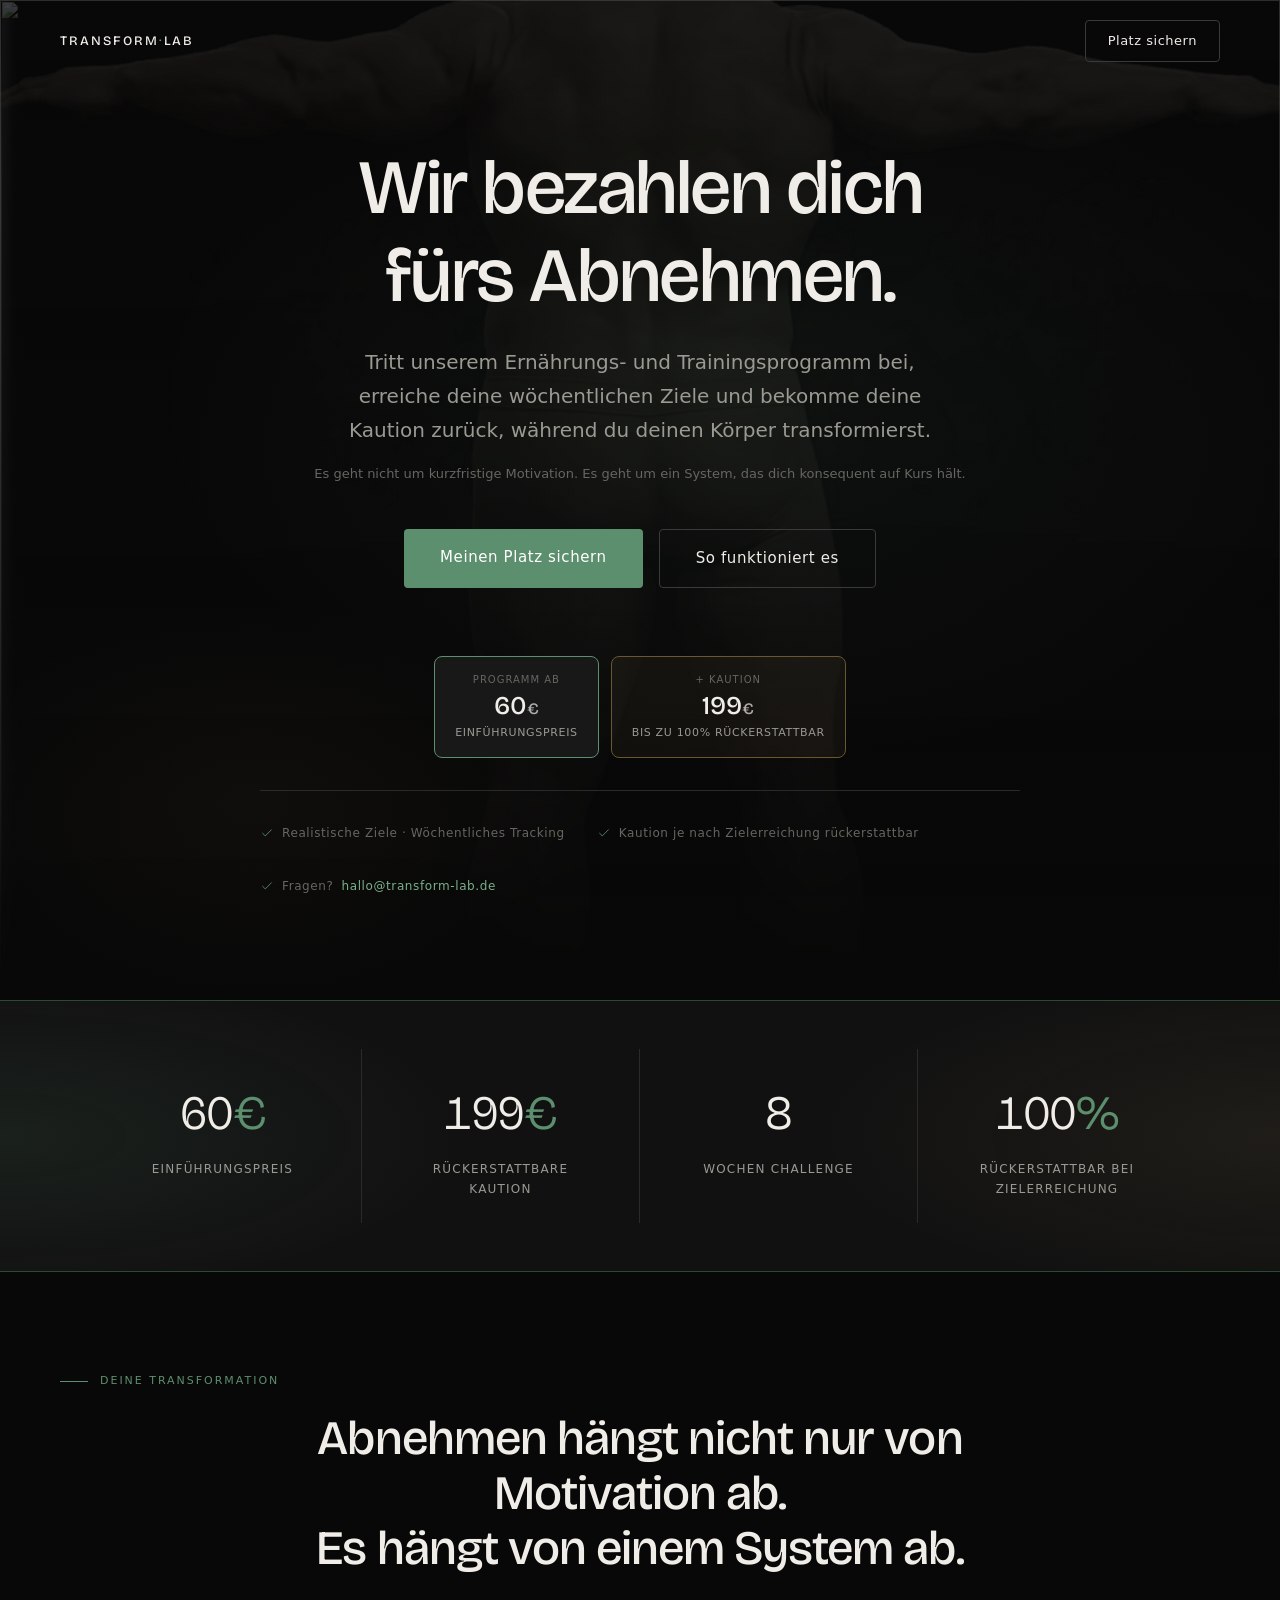
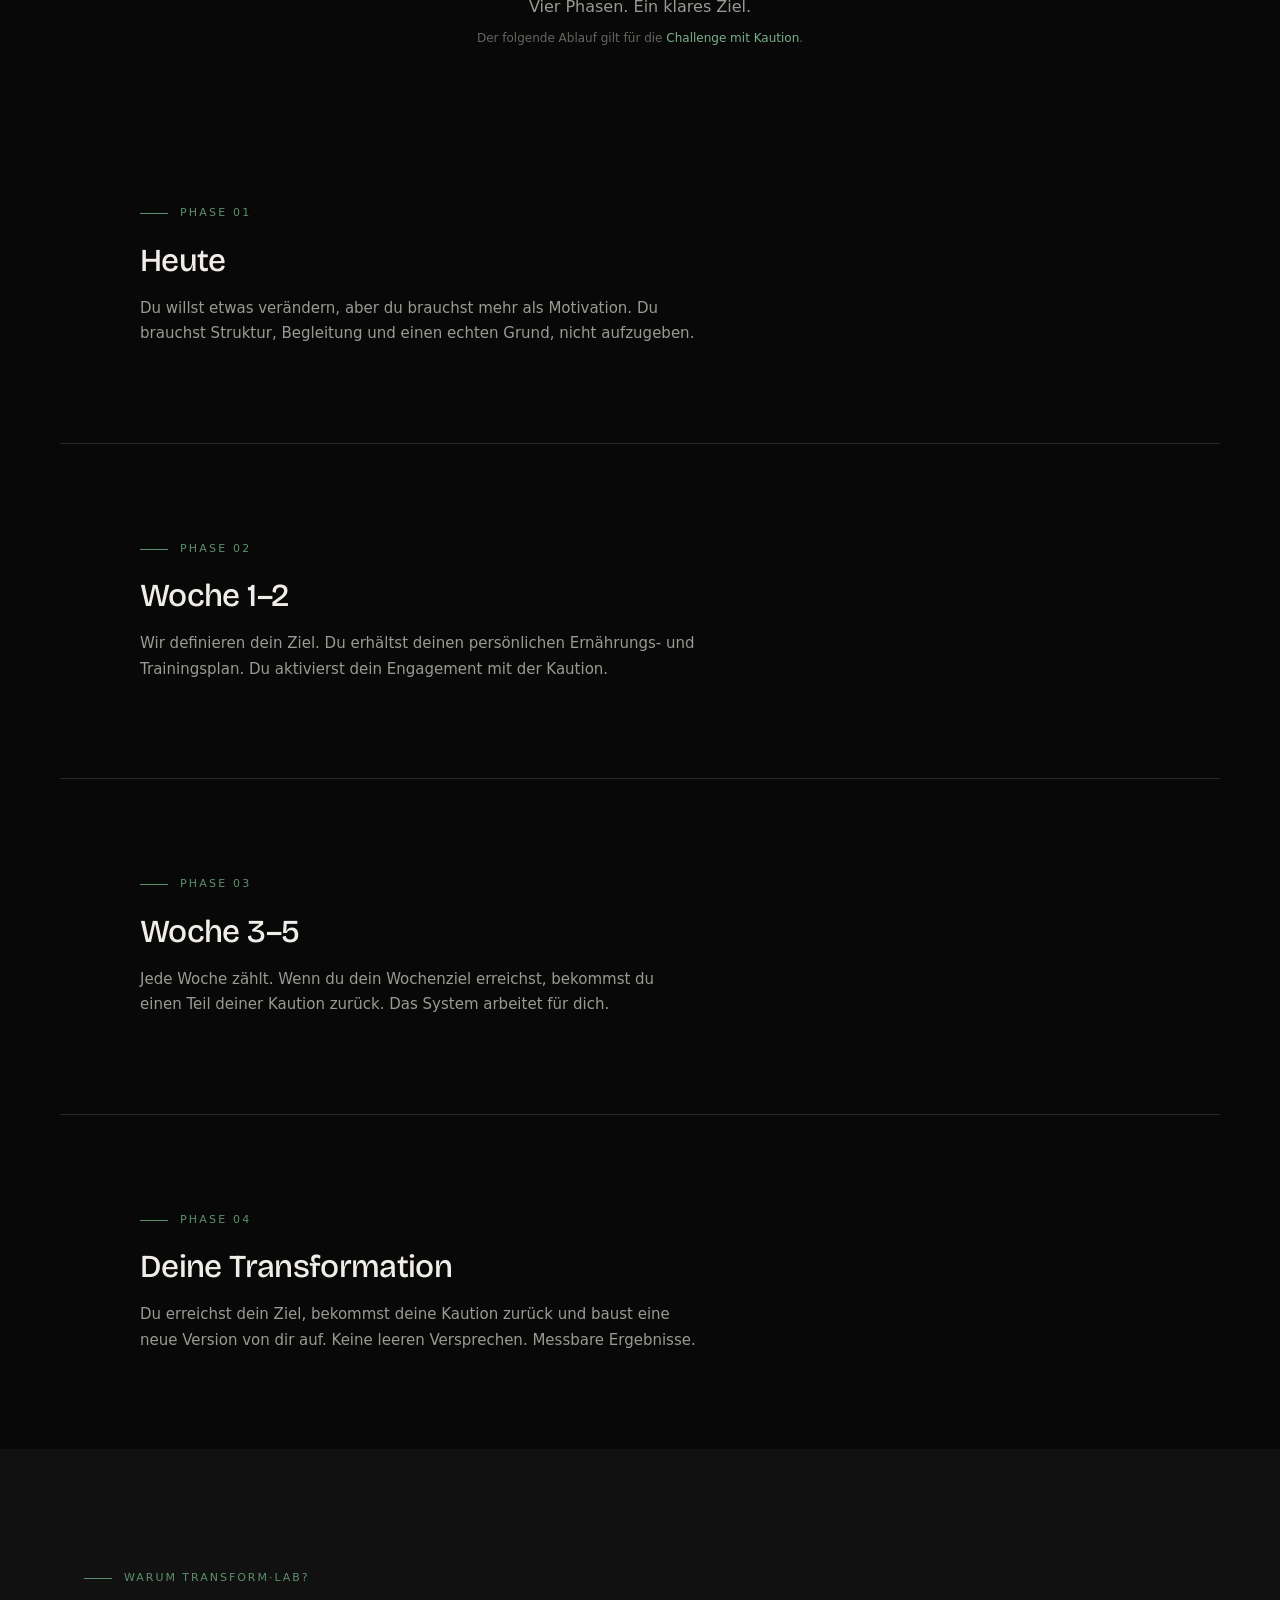
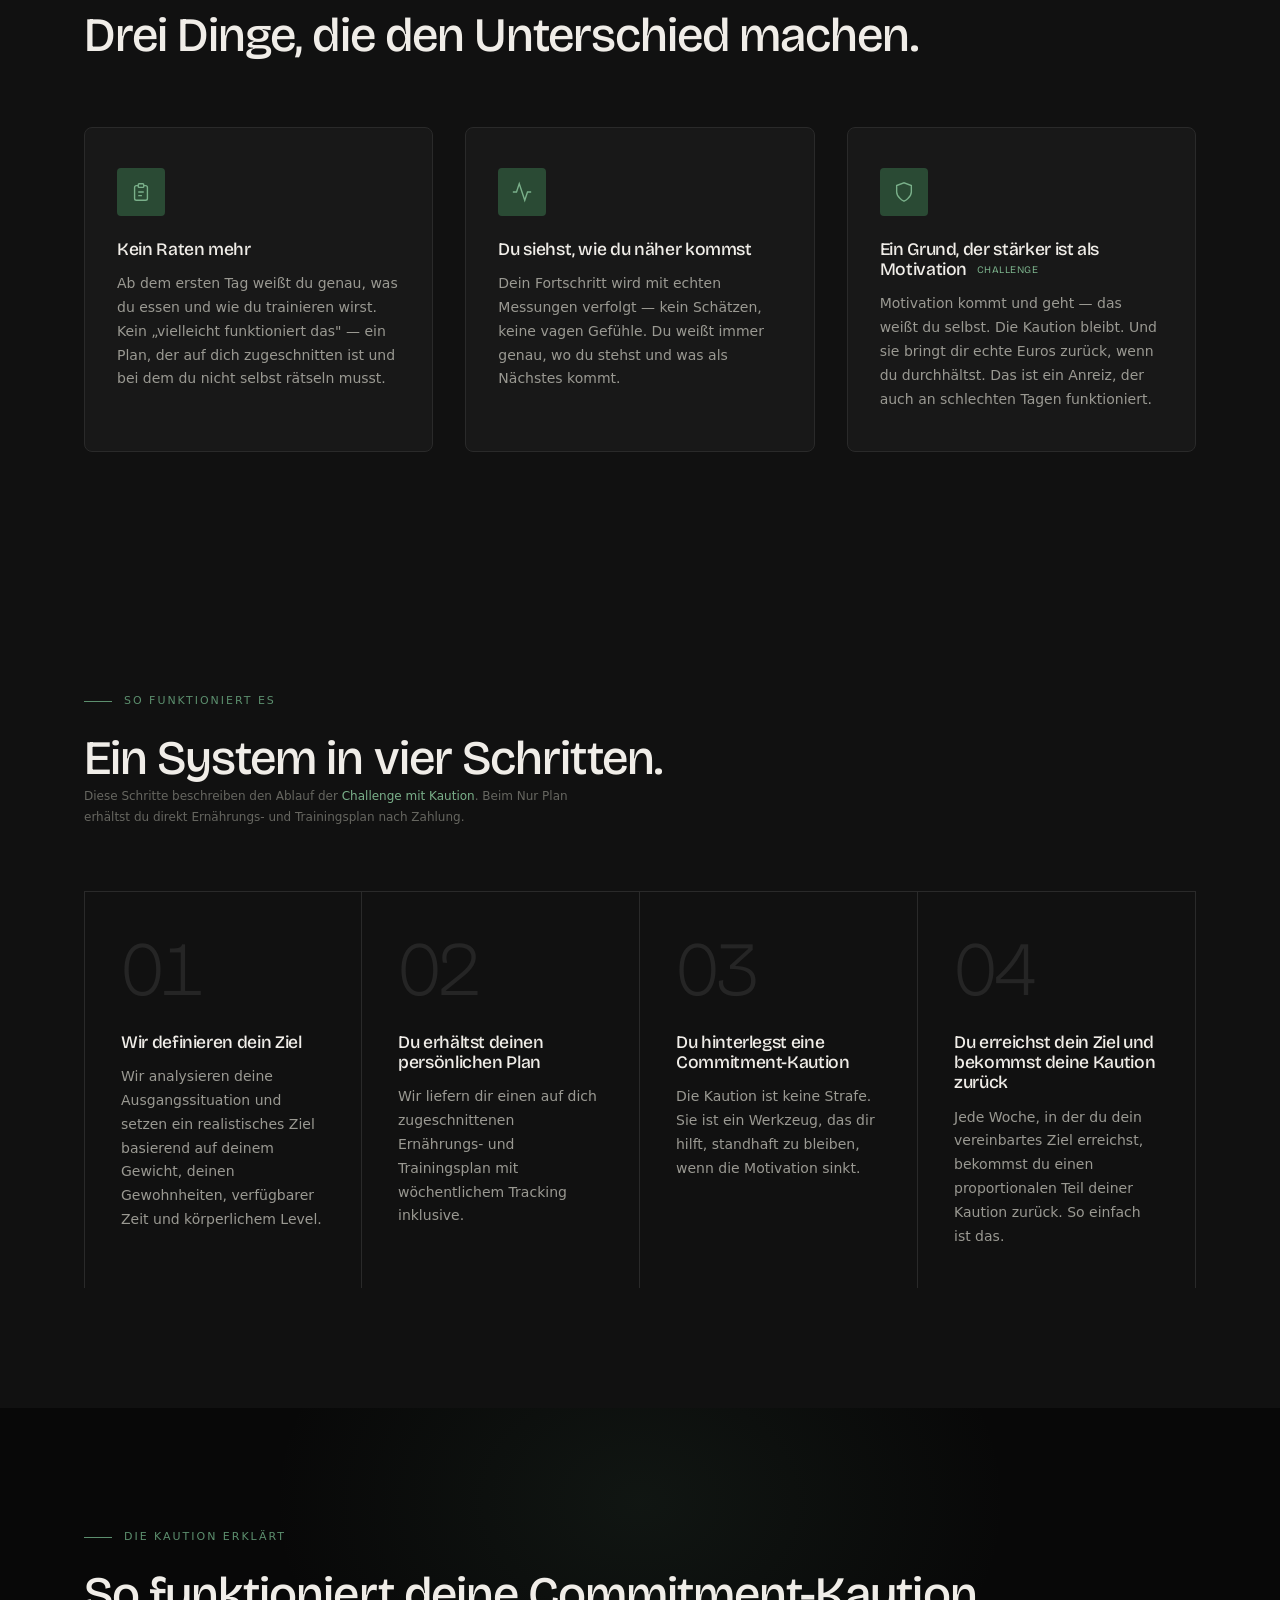
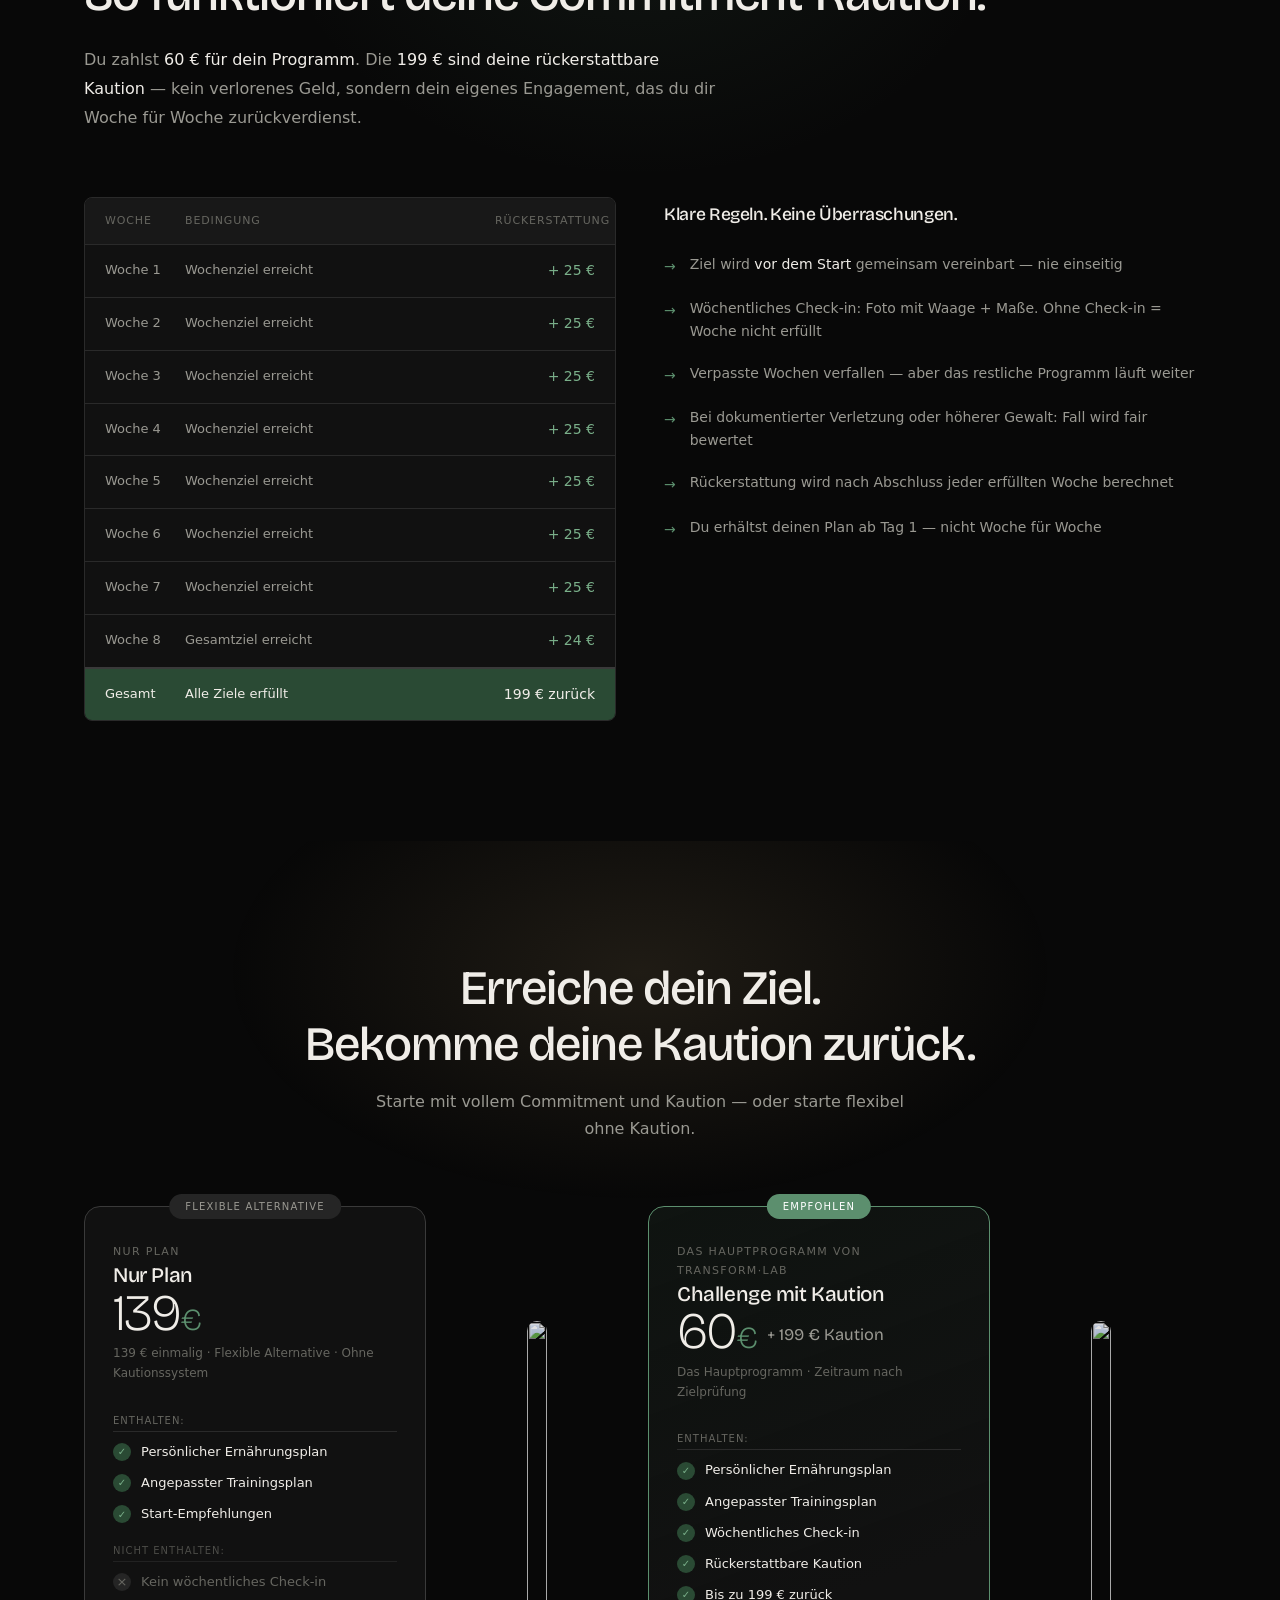
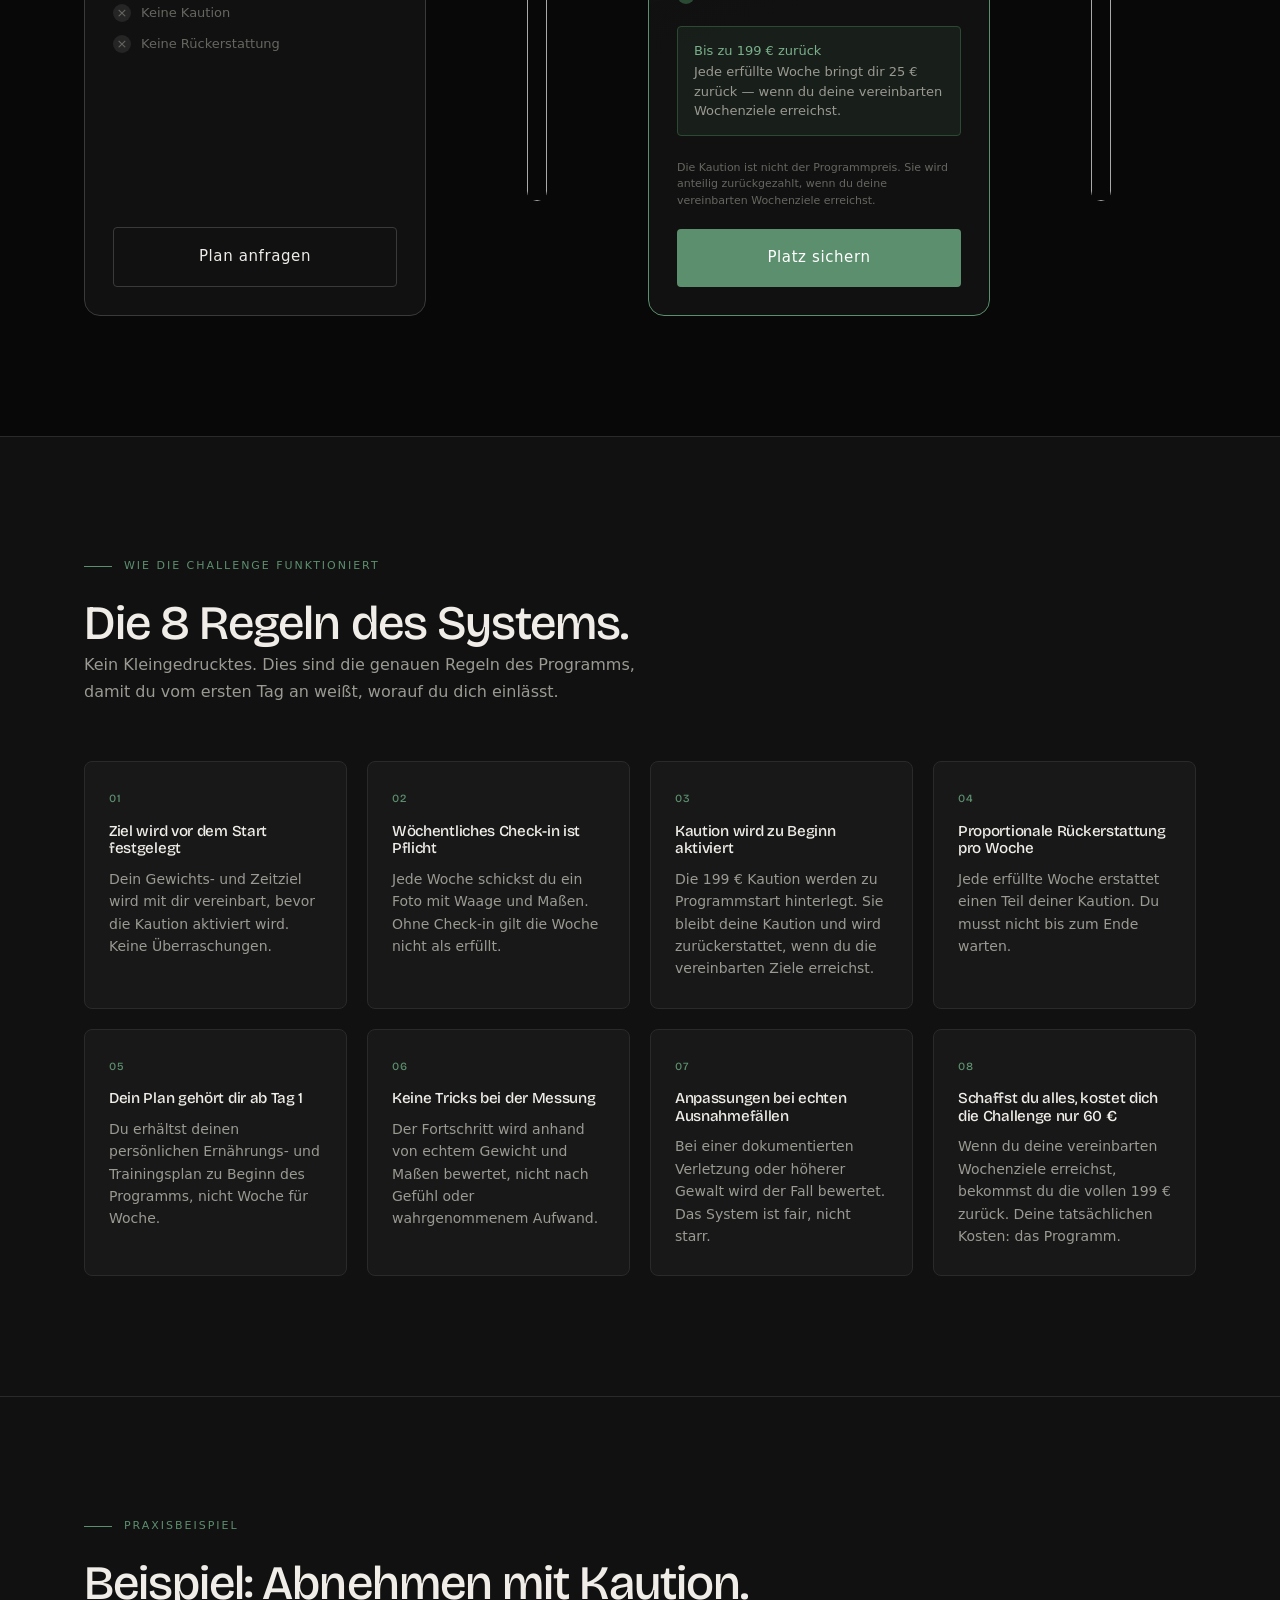
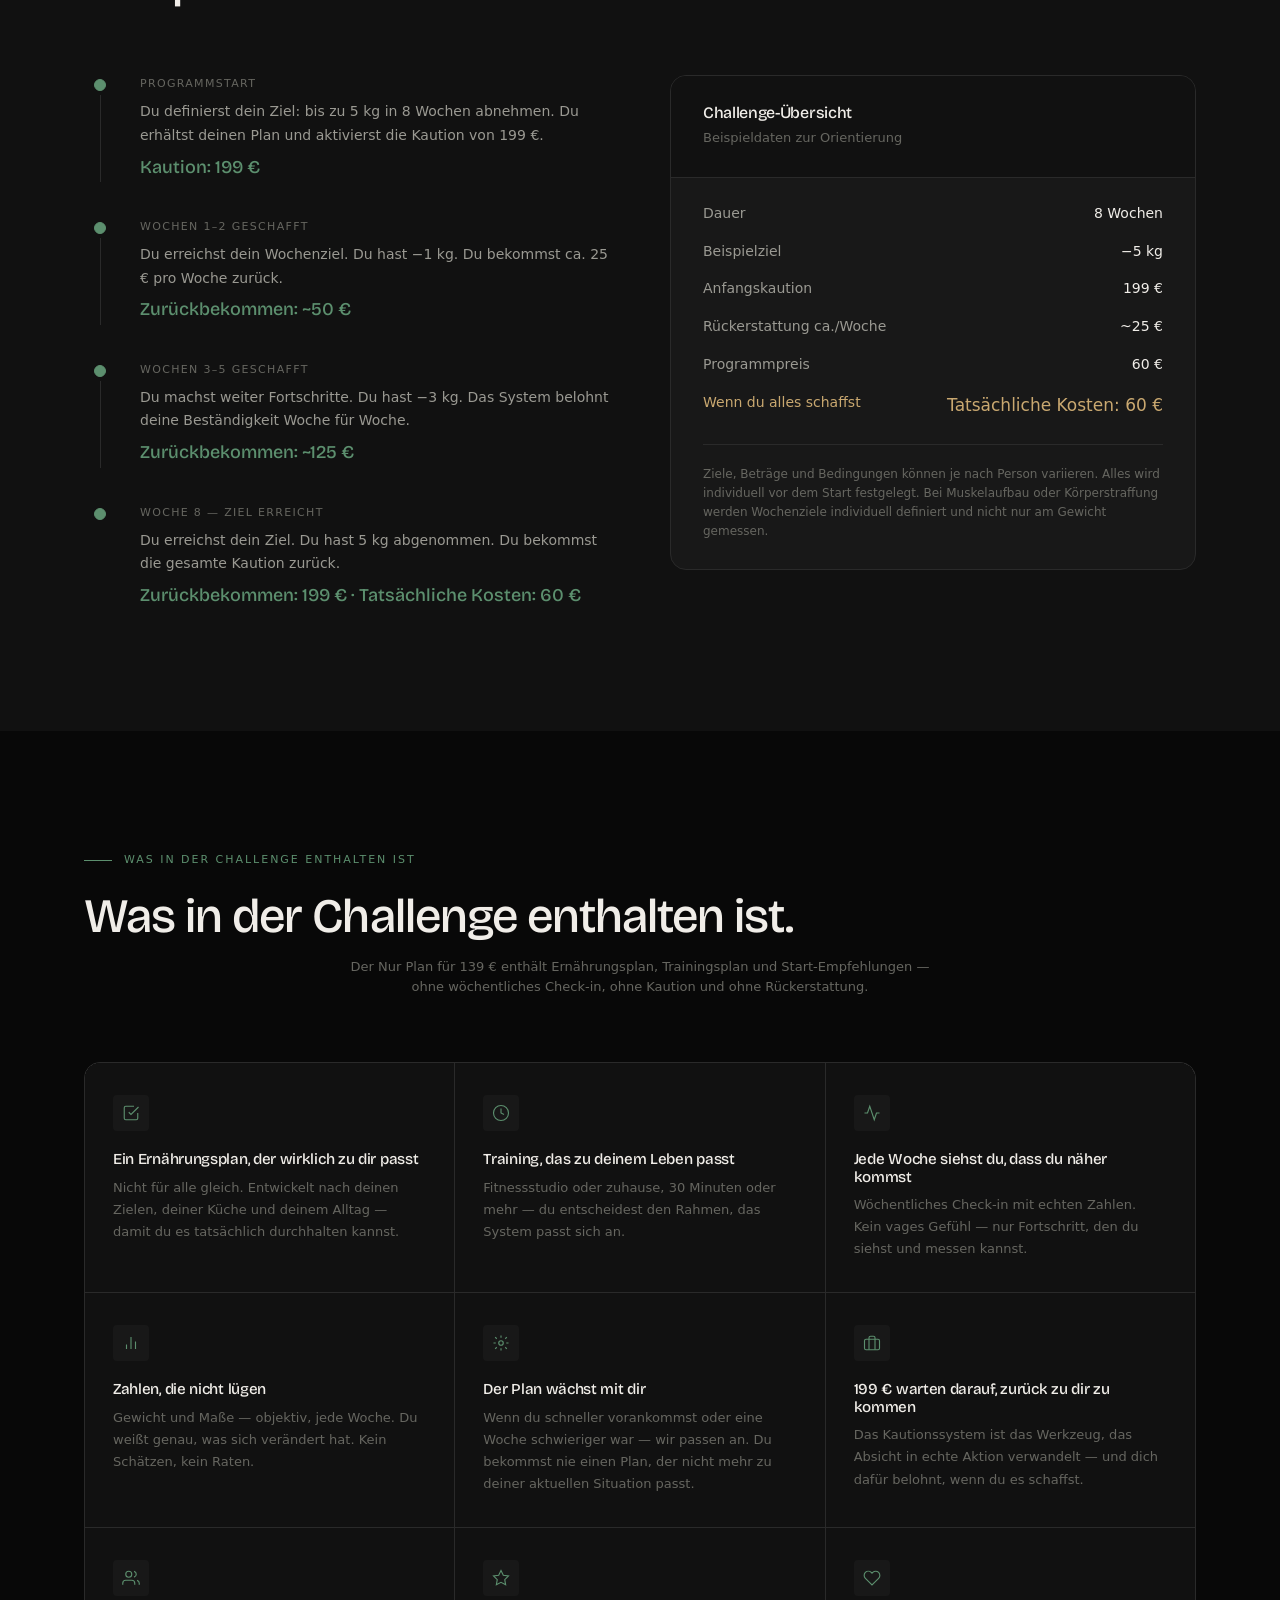
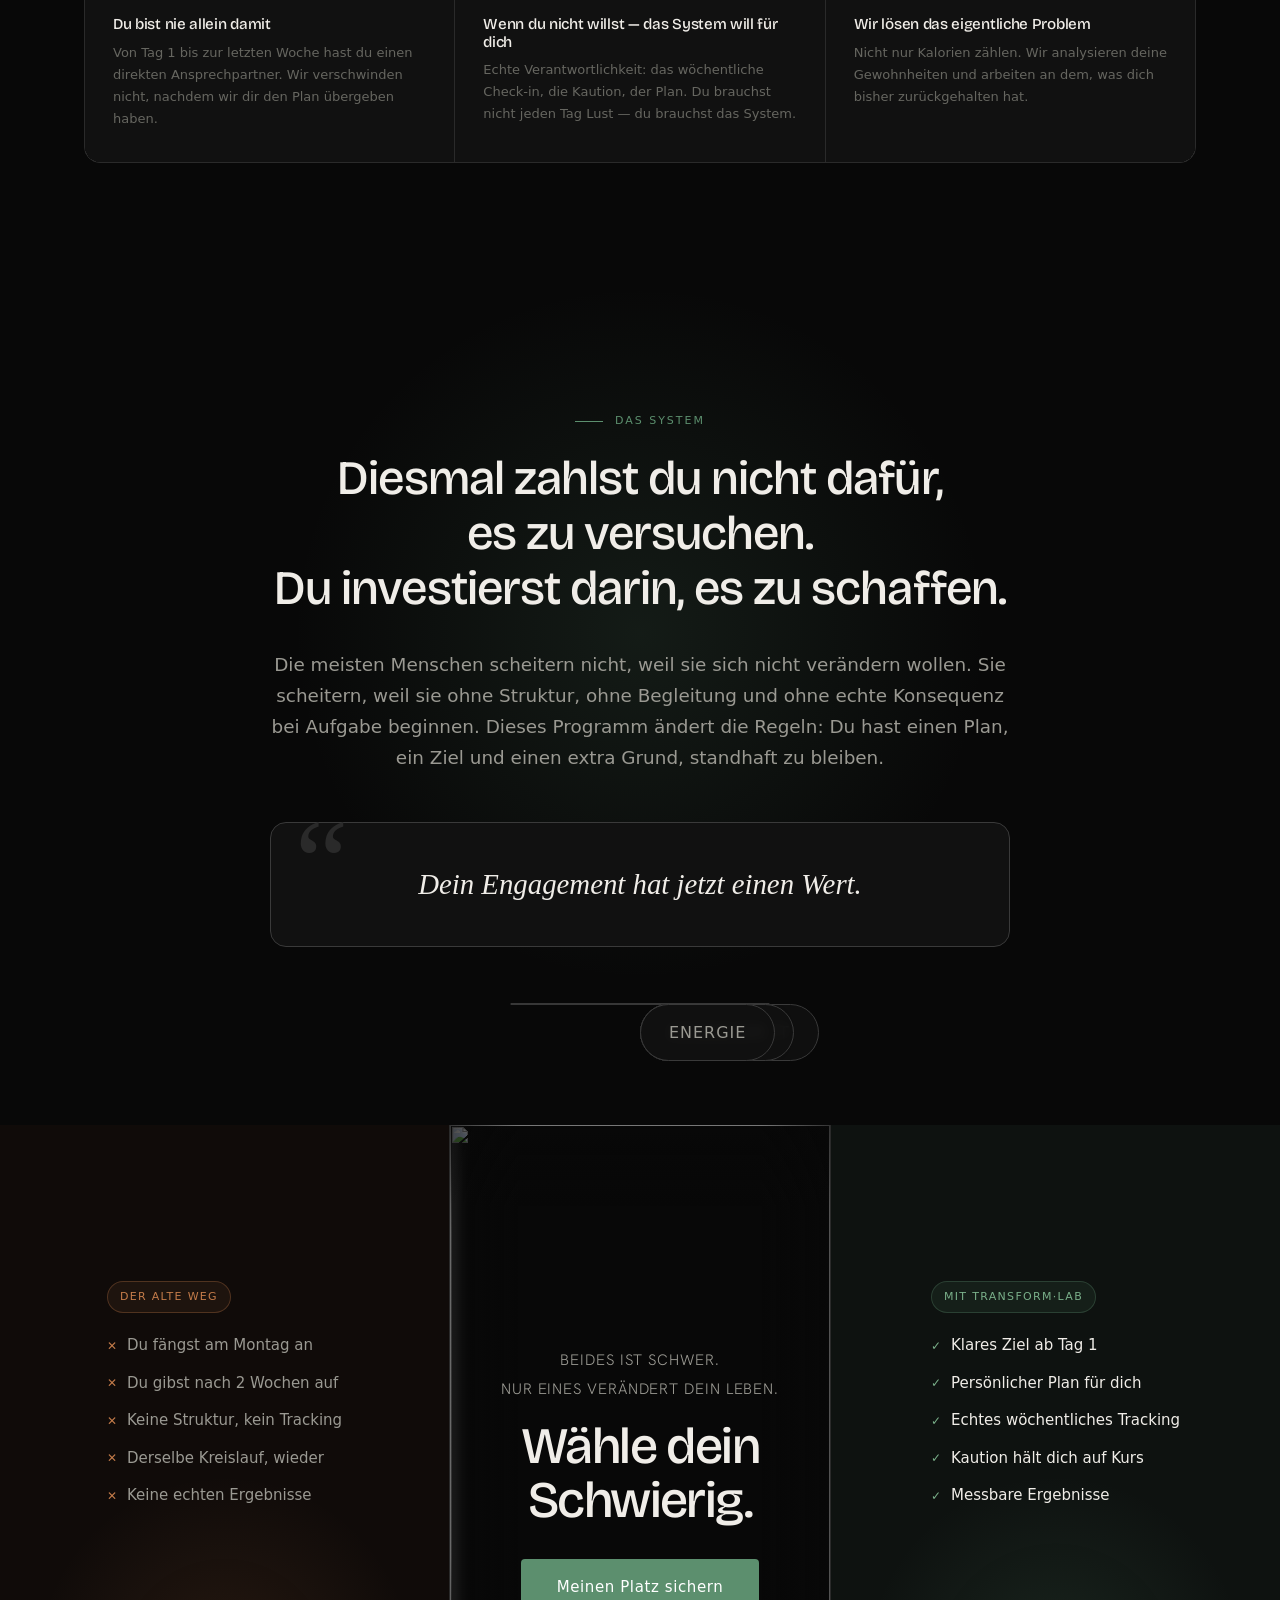
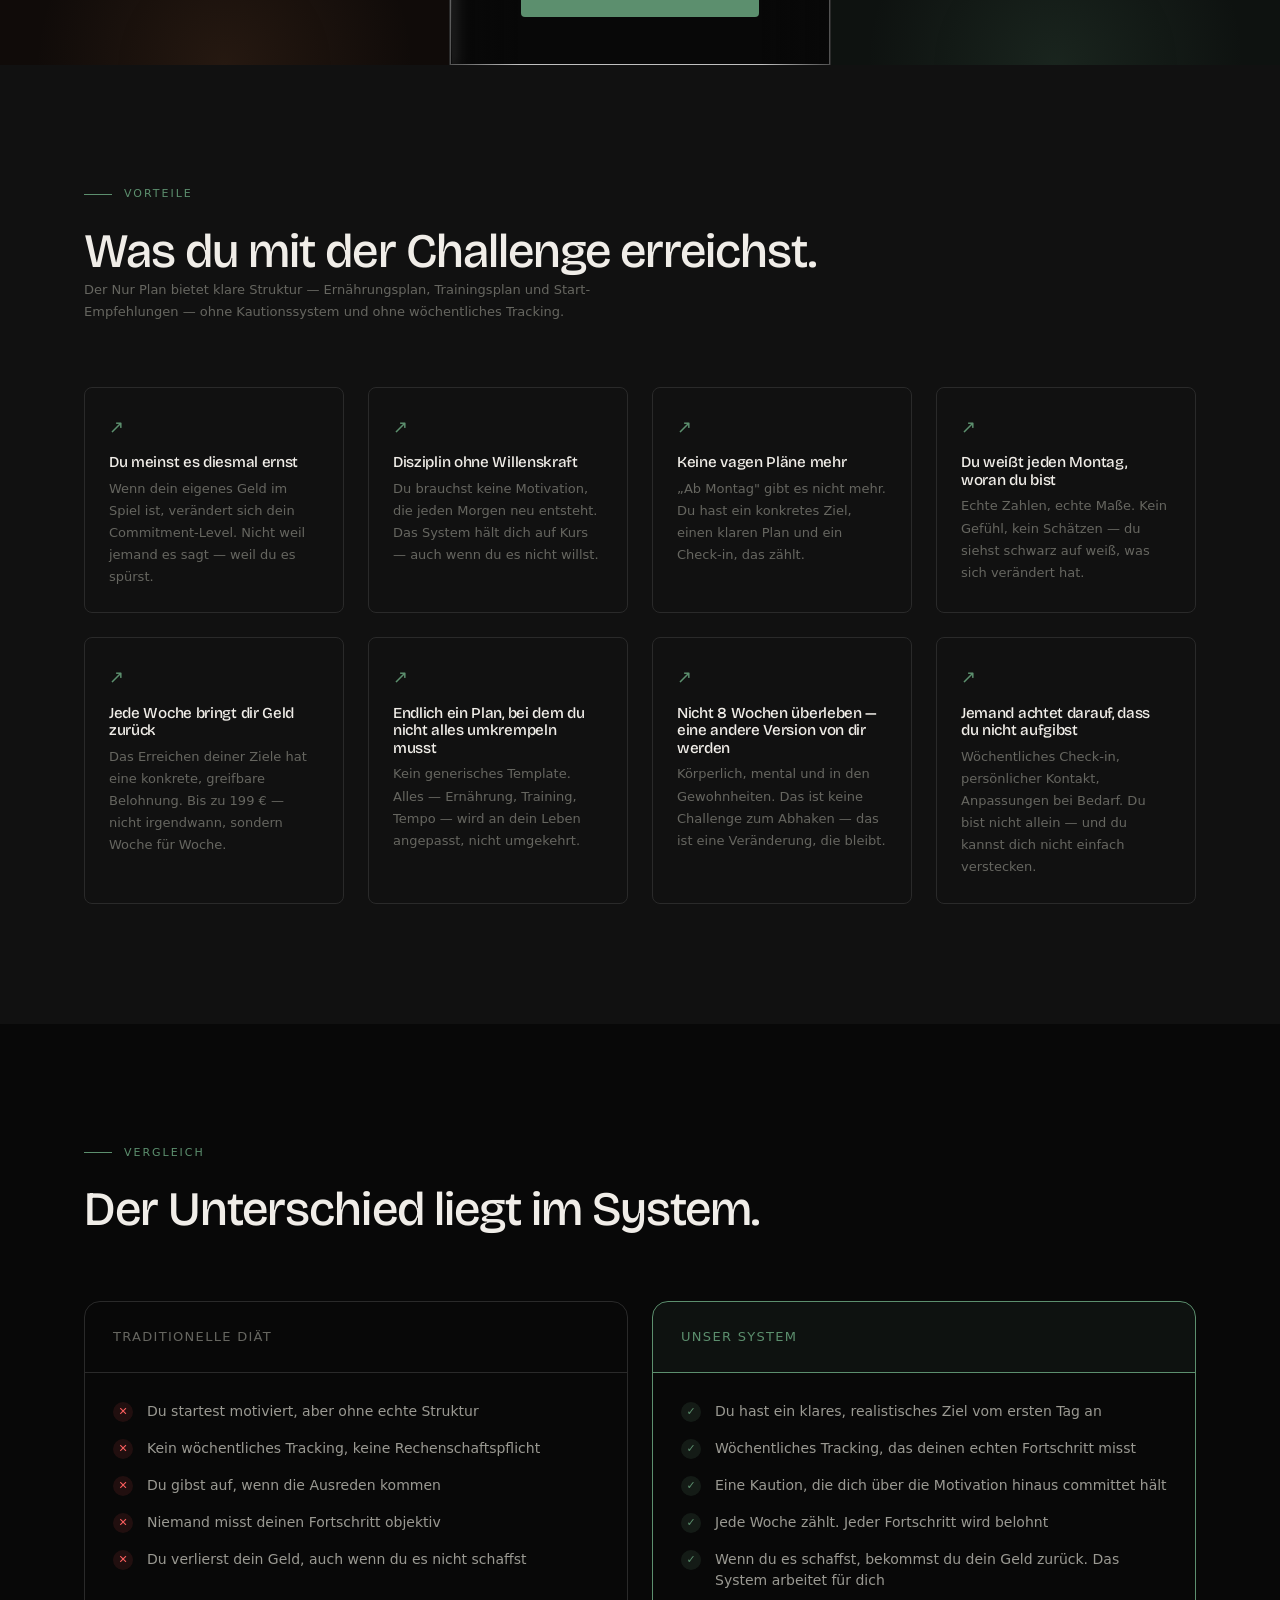
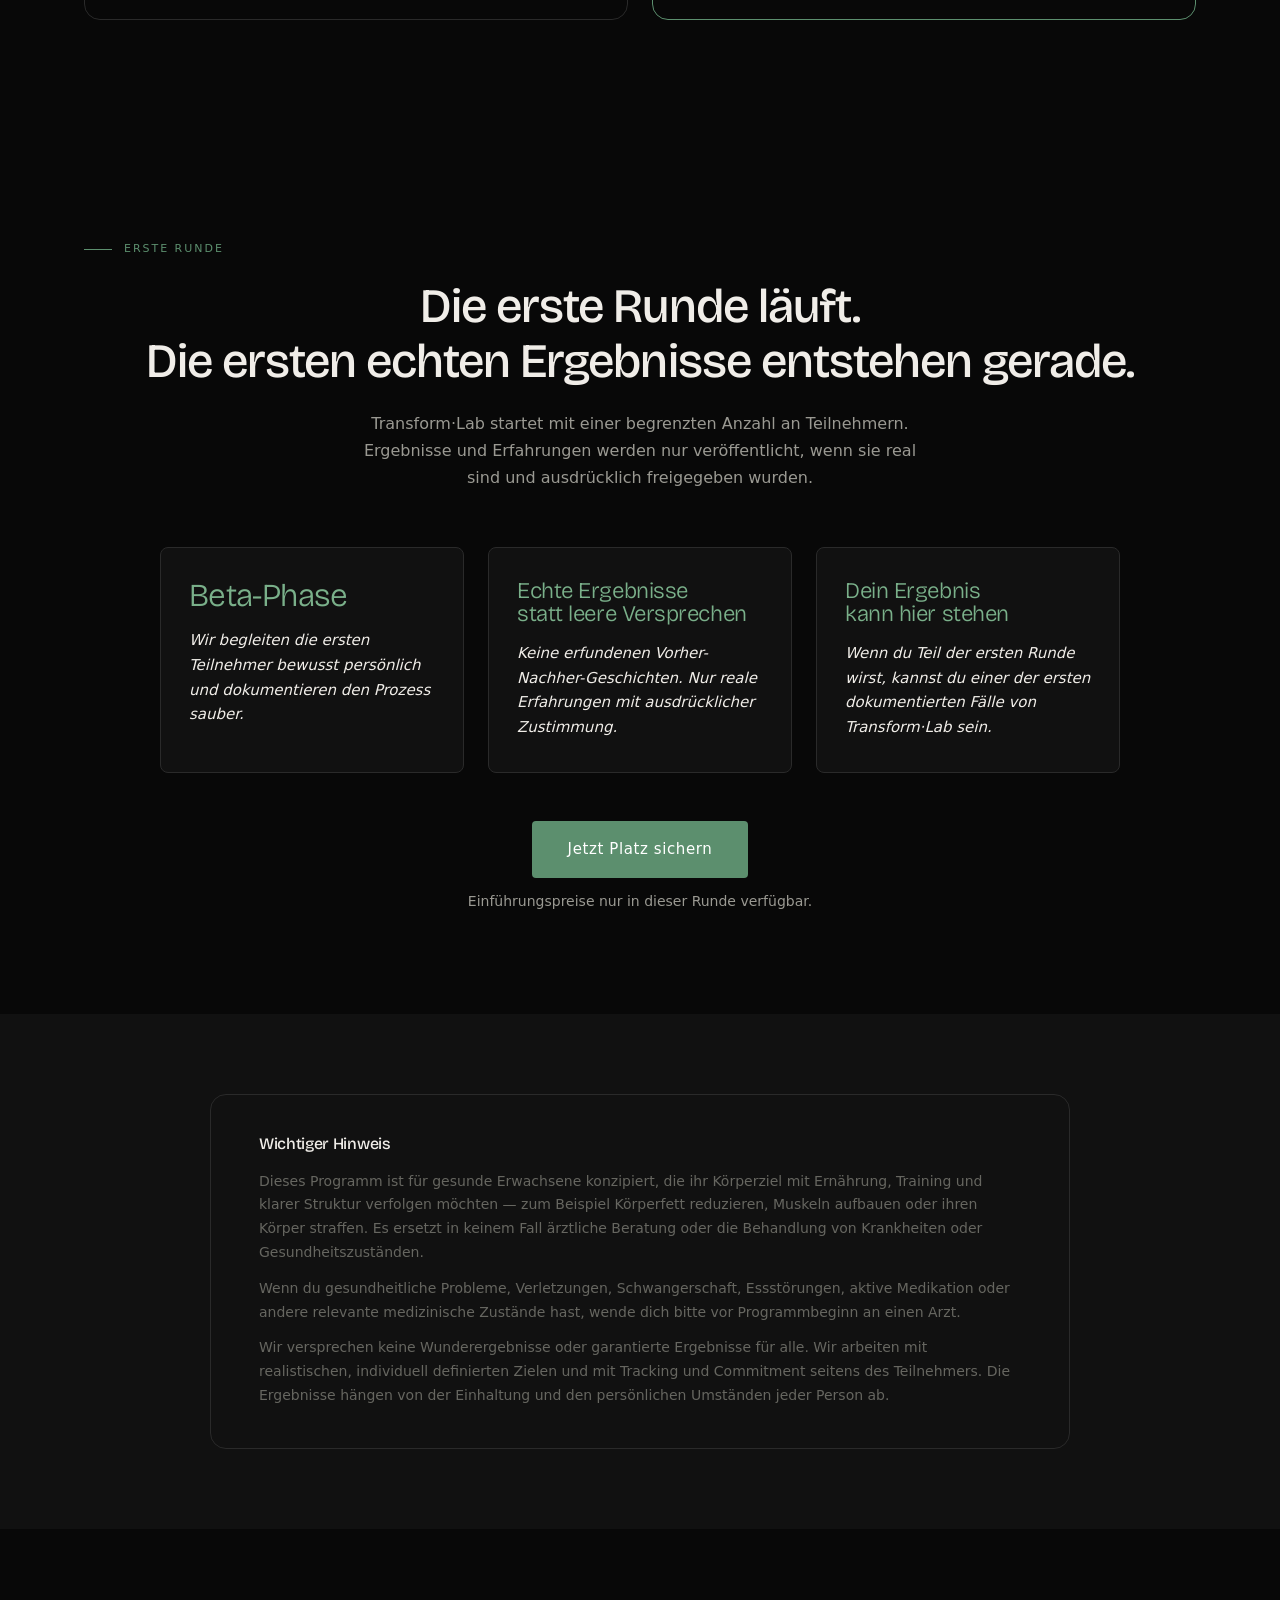
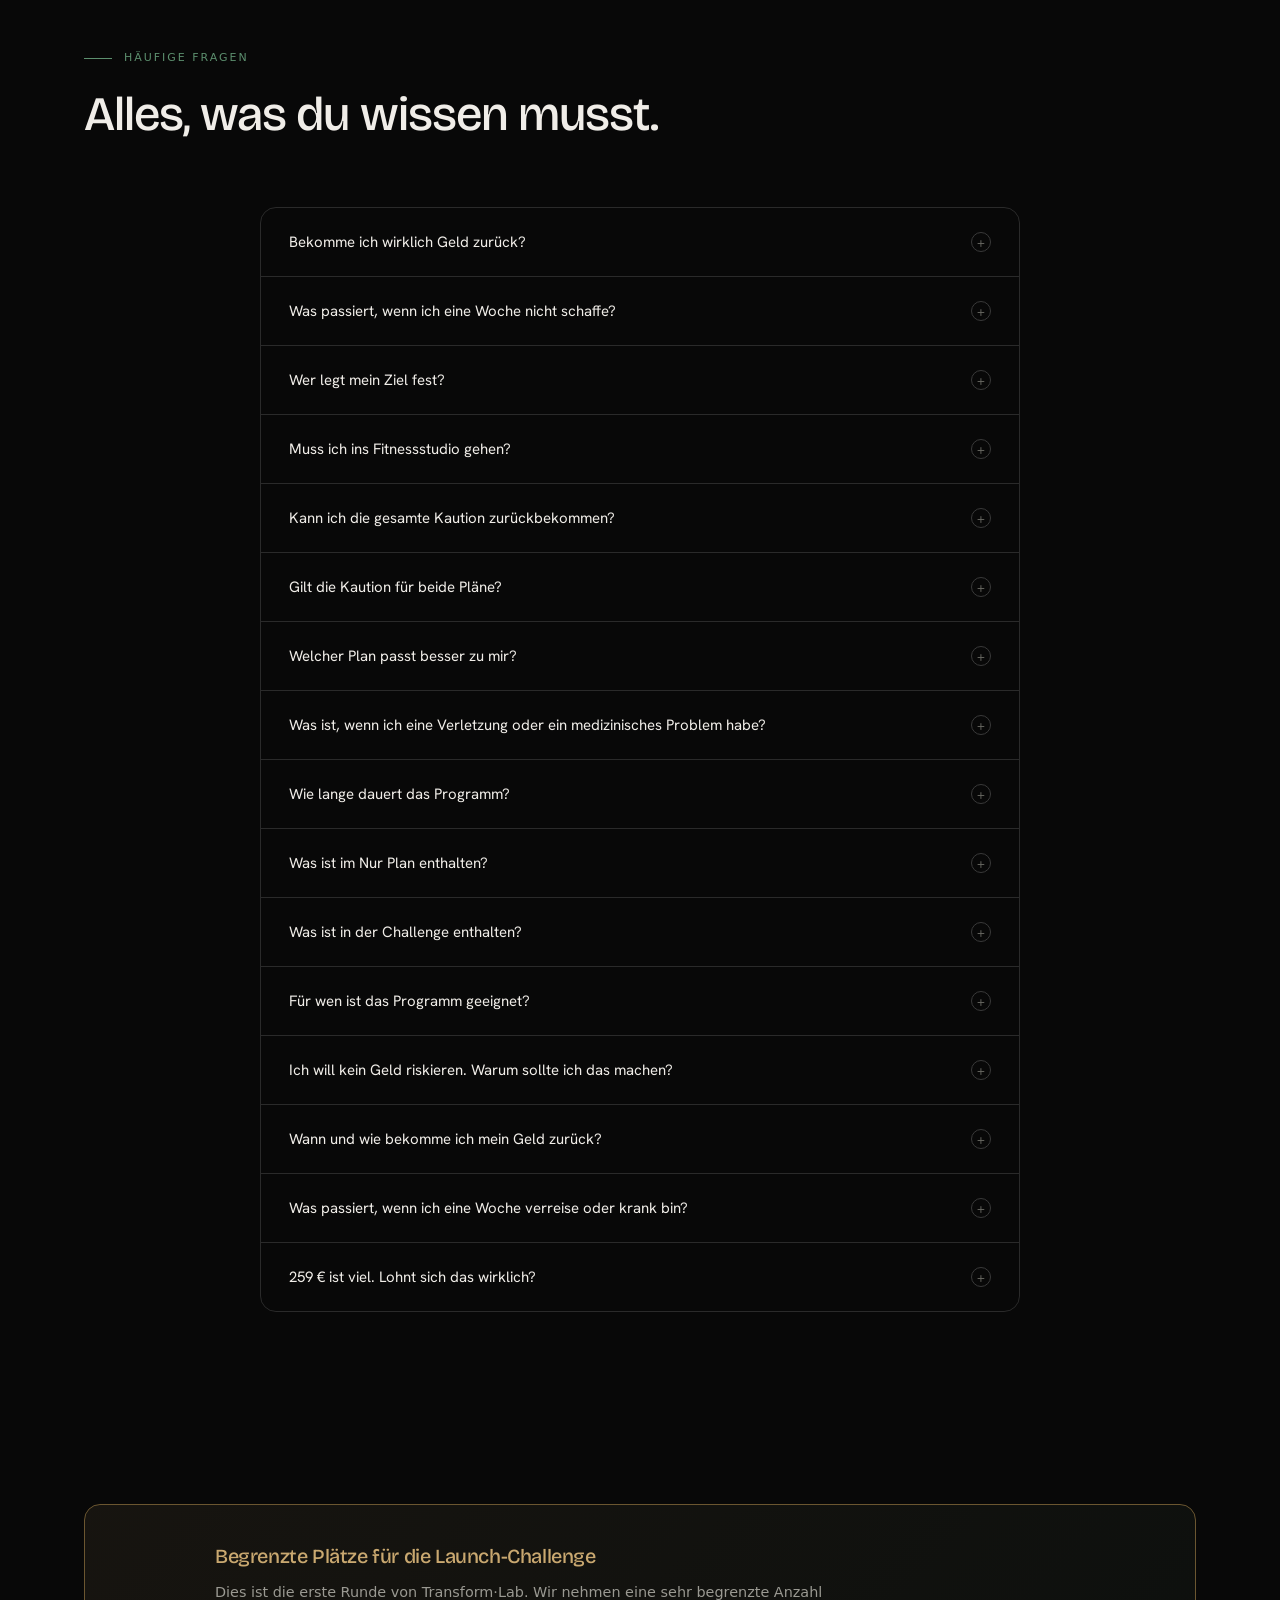
==== commit 1ddfc4e0: "Improve web: video hero background, hover micro-interactions, bump cache v22 - Add hero-video-bg ele" ====
--- a/index.html
+++ b/index.html
@@ -24,7 +24,7 @@
   <link href="https://fonts.googleapis.com/css2?family=Bricolage+Grotesque:opsz,wght@12..96,300;12..96,400;12..96,500&family=Hanken+Grotesk:wght@300;400;500&display=swap"
         rel="stylesheet">
 
-  <link rel="stylesheet" href="css/styles.css?v=39">
+  <link rel="stylesheet" href="css/styles.css?v=40">
 
   <!-- Privacy-friendly analytics by Plausible -->
   <script async src="https://plausible.io/js/pa-rchwNeHP1BfyQp6xnn5ss.js"></script>
@@ -78,6 +78,10 @@
 
     <!-- HERO -->
     <section id="hero" aria-labelledby="hero-heading">
+      <video class="hero-video-bg" autoplay muted loop playsinline>
+        <source src="assets/turntable-volumen.webm" type="video/webm">
+        <source src="assets/turntable-volumen.mp4" type="video/mp4">
+      </video>
       <div class="hero-wipe" aria-hidden="true">
         <picture>
           <source srcset="assets/escultura-transformacion.webp" type="image/webp">
@@ -1710,6 +1714,6 @@
     </div>
   </footer>
 
-  <script src="js/main.js?v=20"></script>
+  <script src="js/main.js?v=22"></script>
 </body>
 </html>
--- a/css/styles.css
+++ b/css/styles.css
@@ -1478,6 +1478,9 @@
   font-size: 15px;
   padding: 16px 40px;
 }
+@media (max-width: 600px) {
+  .btn-form-submit { width: 100%; align-self: stretch; }
+}
 .form-disclaimer {
   font-size: 12px;
   color: var(--text-dim);
@@ -1989,3 +1992,44 @@
   height: 1px;
   background: var(--border);
 }
+
+/* ─────────────────────────────
+   HERO VIDEO BACKGROUND
+───────────────────────────── */
+.hero-video-bg {
+  position: absolute;
+  inset: 0;
+  width: 100%;
+  height: 100%;
+  object-fit: cover;
+  opacity: 0.18;
+  z-index: 0;
+  pointer-events: none;
+}
+@media (prefers-reduced-motion: reduce) {
+  .hero-video-bg { display: none; }
+}
+
+/* ─────────────────────────────
+   MICRO-INTERACCIONES HOVER
+   (refuerzo — los elementos ya tienen transition base)
+───────────────────────────── */
+.number-item:hover {
+  box-shadow: 0 8px 24px -8px rgba(92, 143, 110, .25);
+  transition: transform 0.3s cubic-bezier(.4,0,.2,1), box-shadow 0.3s cubic-bezier(.4,0,.2,1), background 0.3s cubic-bezier(.4,0,.2,1);
+}
+.step:hover {
+  box-shadow: 0 8px 24px -8px rgba(92, 143, 110, .25);
+  transition: transform 0.3s cubic-bezier(.4,0,.2,1), box-shadow 0.3s cubic-bezier(.4,0,.2,1), background 0.3s cubic-bezier(.4,0,.2,1);
+}
+.pricing-card:hover {
+  box-shadow: 0 16px 48px -12px rgba(92, 143, 110, .35);
+}
+.faq-question:hover {
+  color: var(--green);
+  transition: background .2s, color .2s;
+}
+.btn-secondary:hover {
+  box-shadow: 0 8px 20px -8px rgba(92, 143, 110, .3);
+  transition: border-color .25s cubic-bezier(.4,0,.2,1), color .25s cubic-bezier(.4,0,.2,1), transform .25s cubic-bezier(.4,0,.2,1), box-shadow .25s cubic-bezier(.4,0,.2,1);
+}
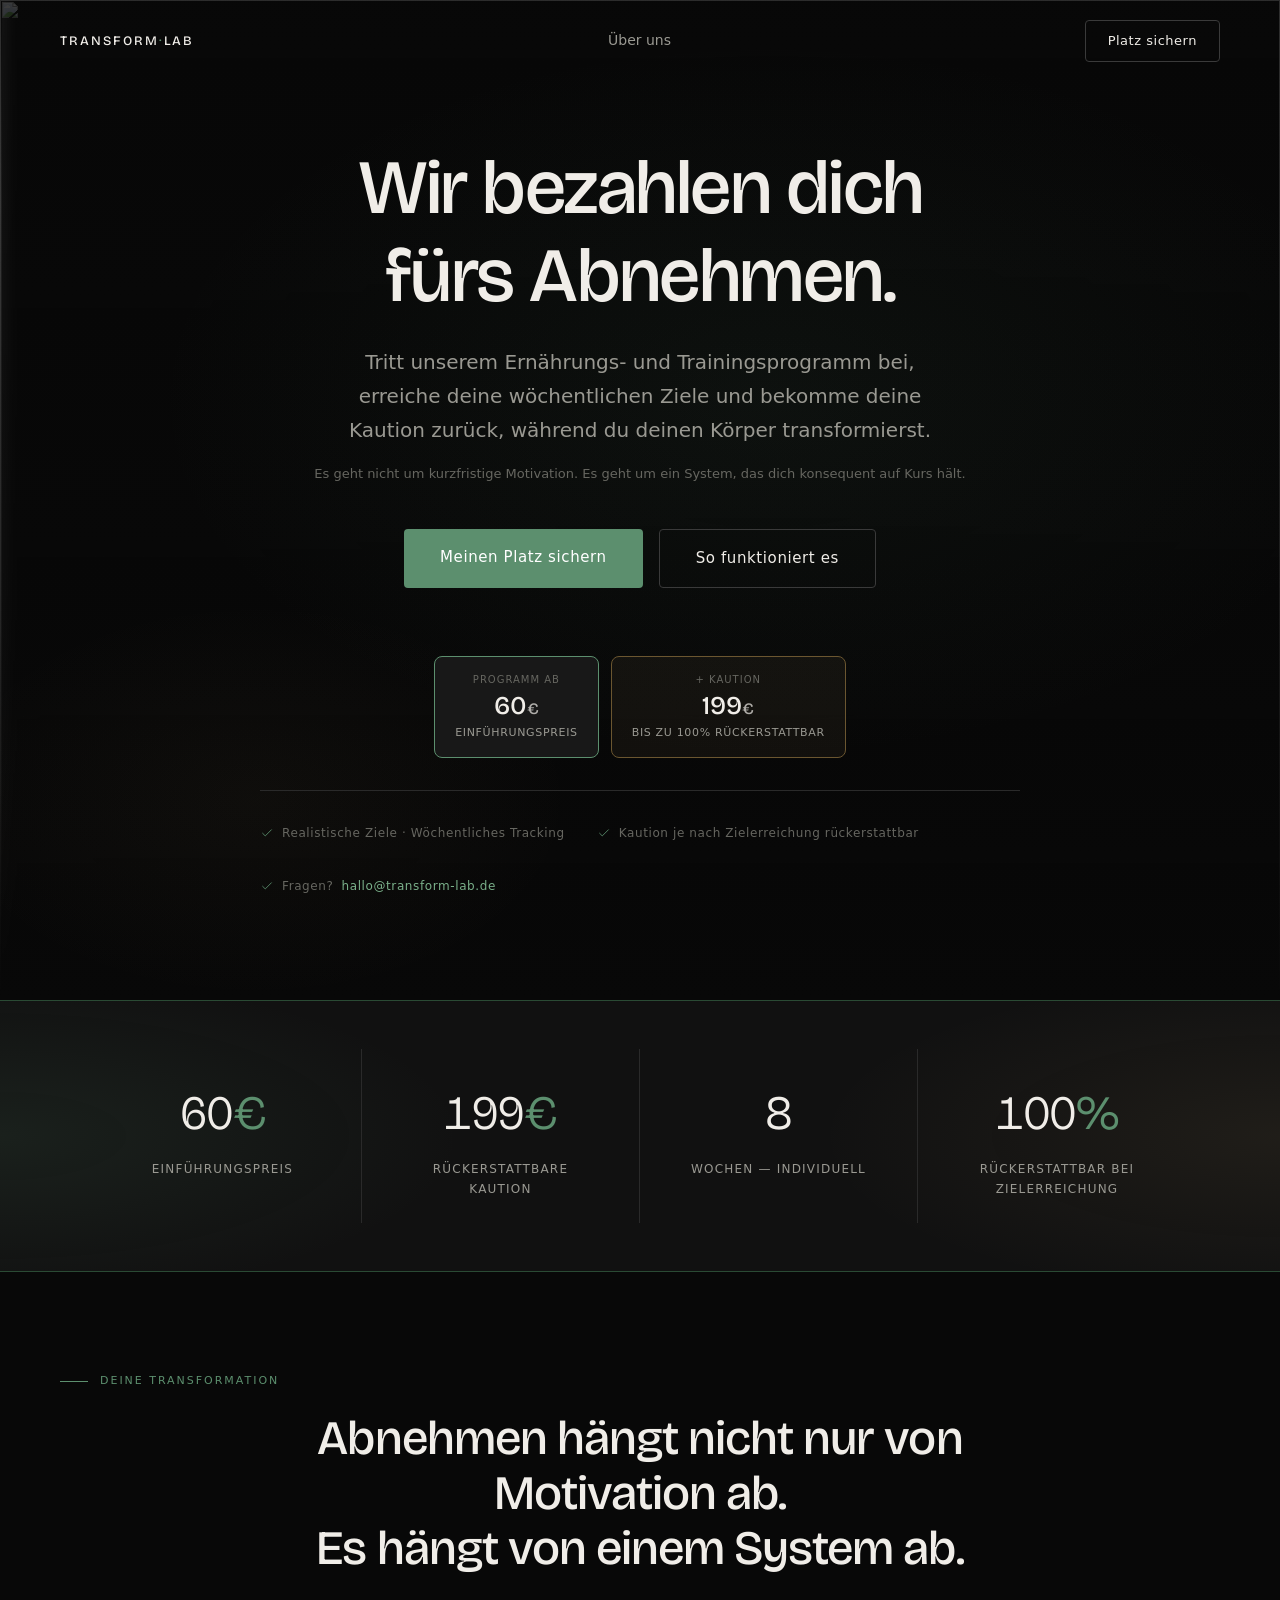
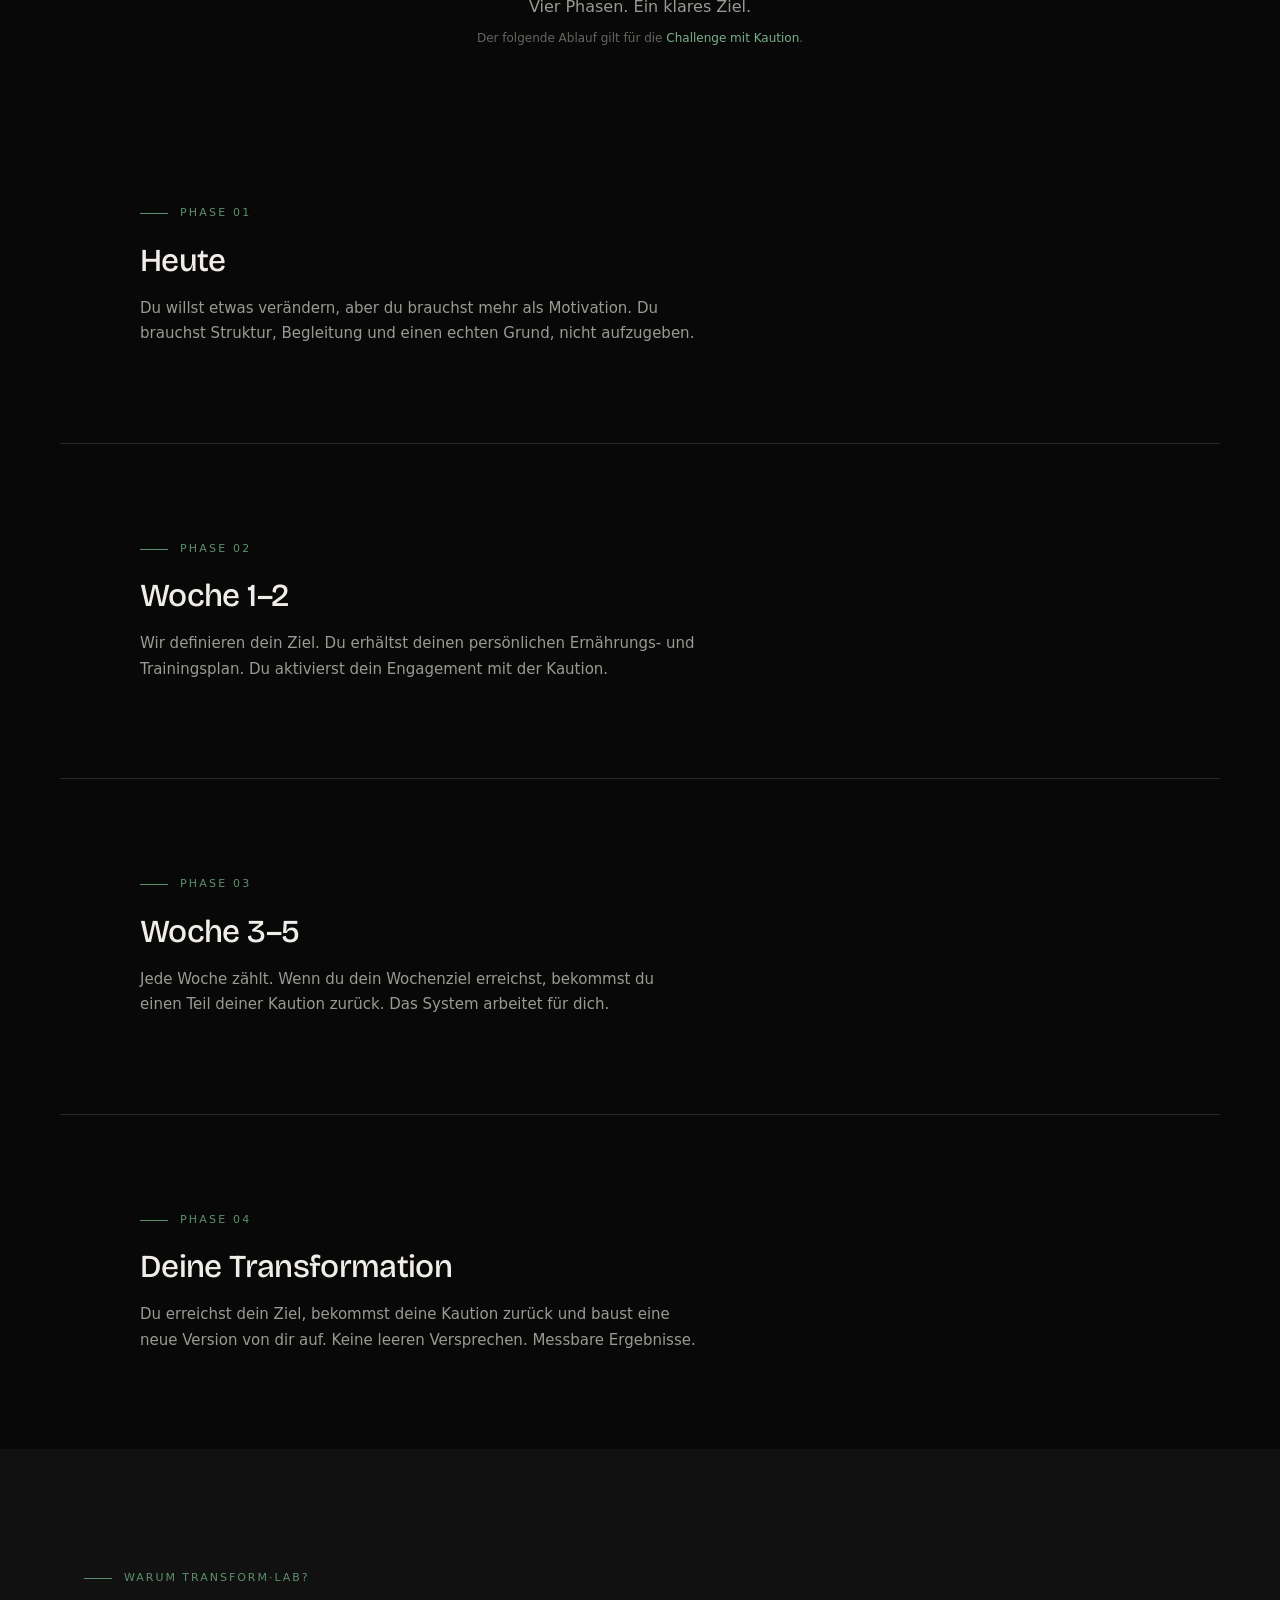
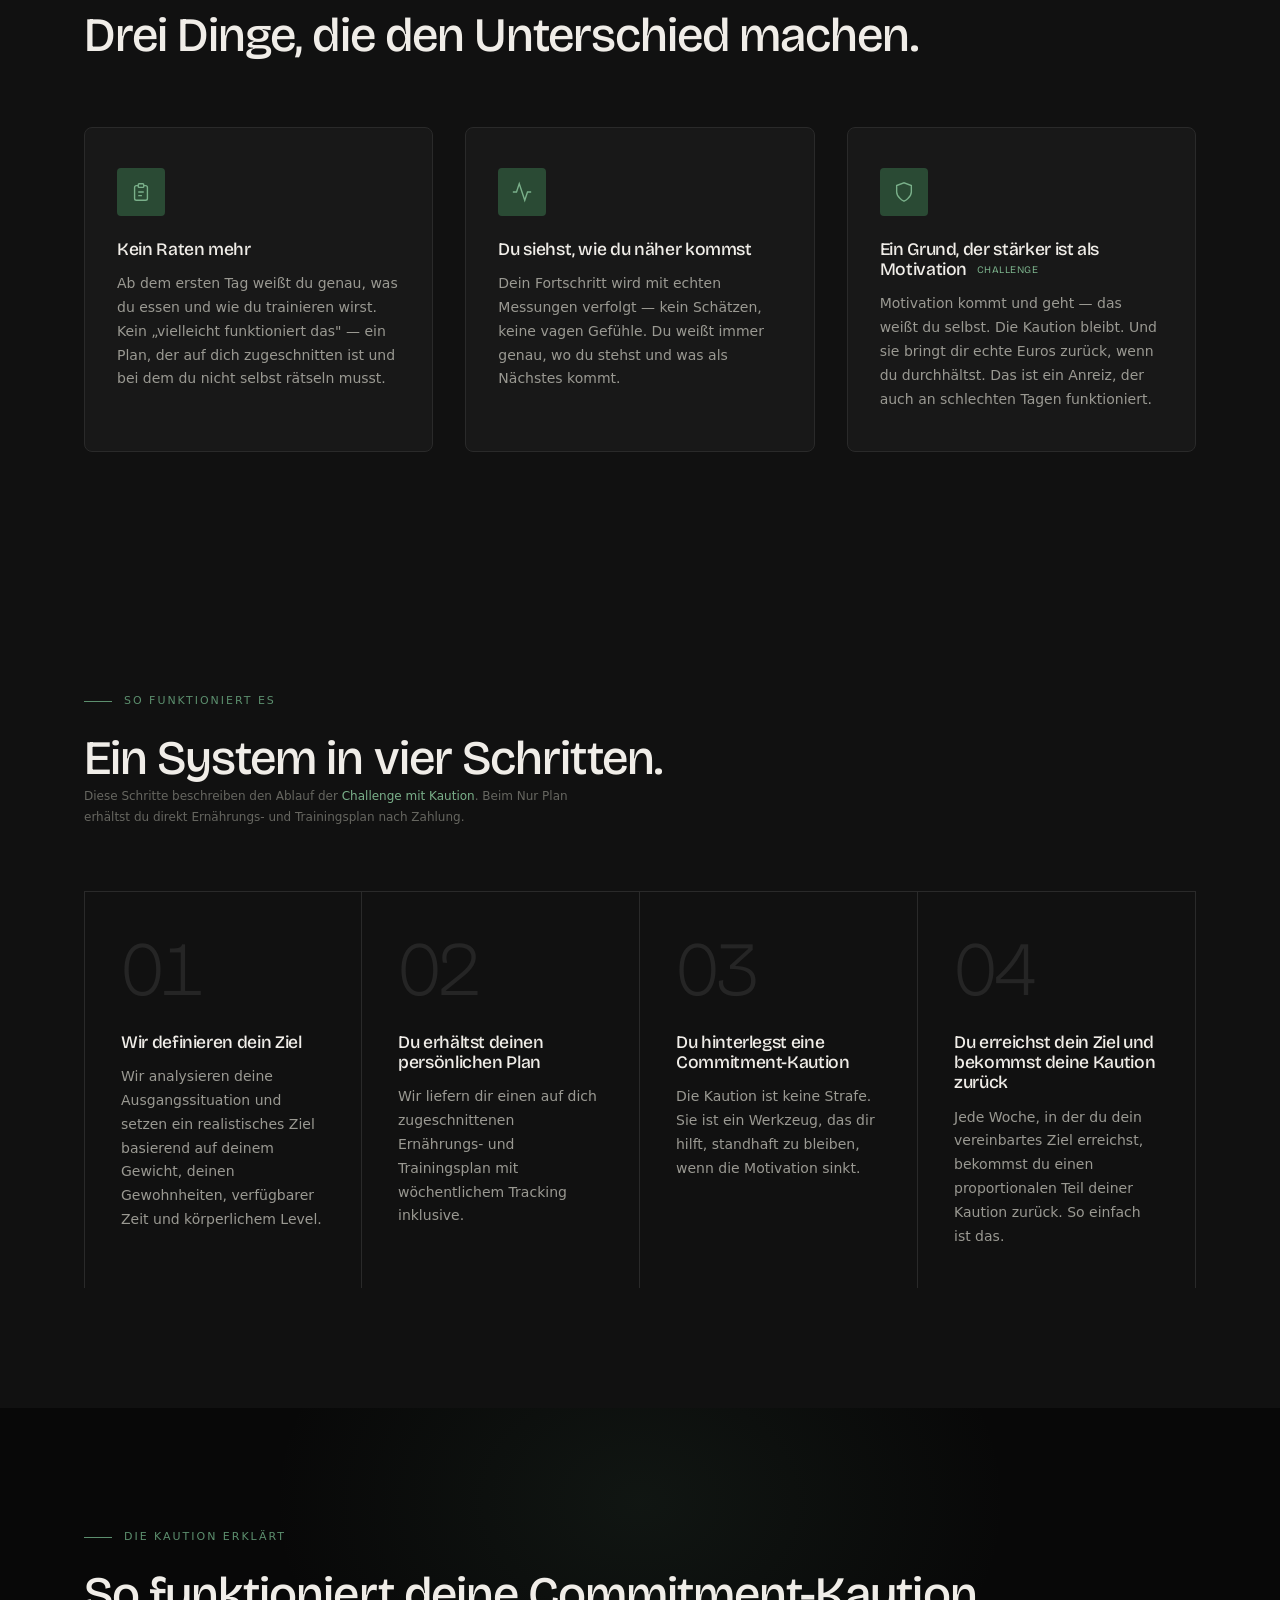
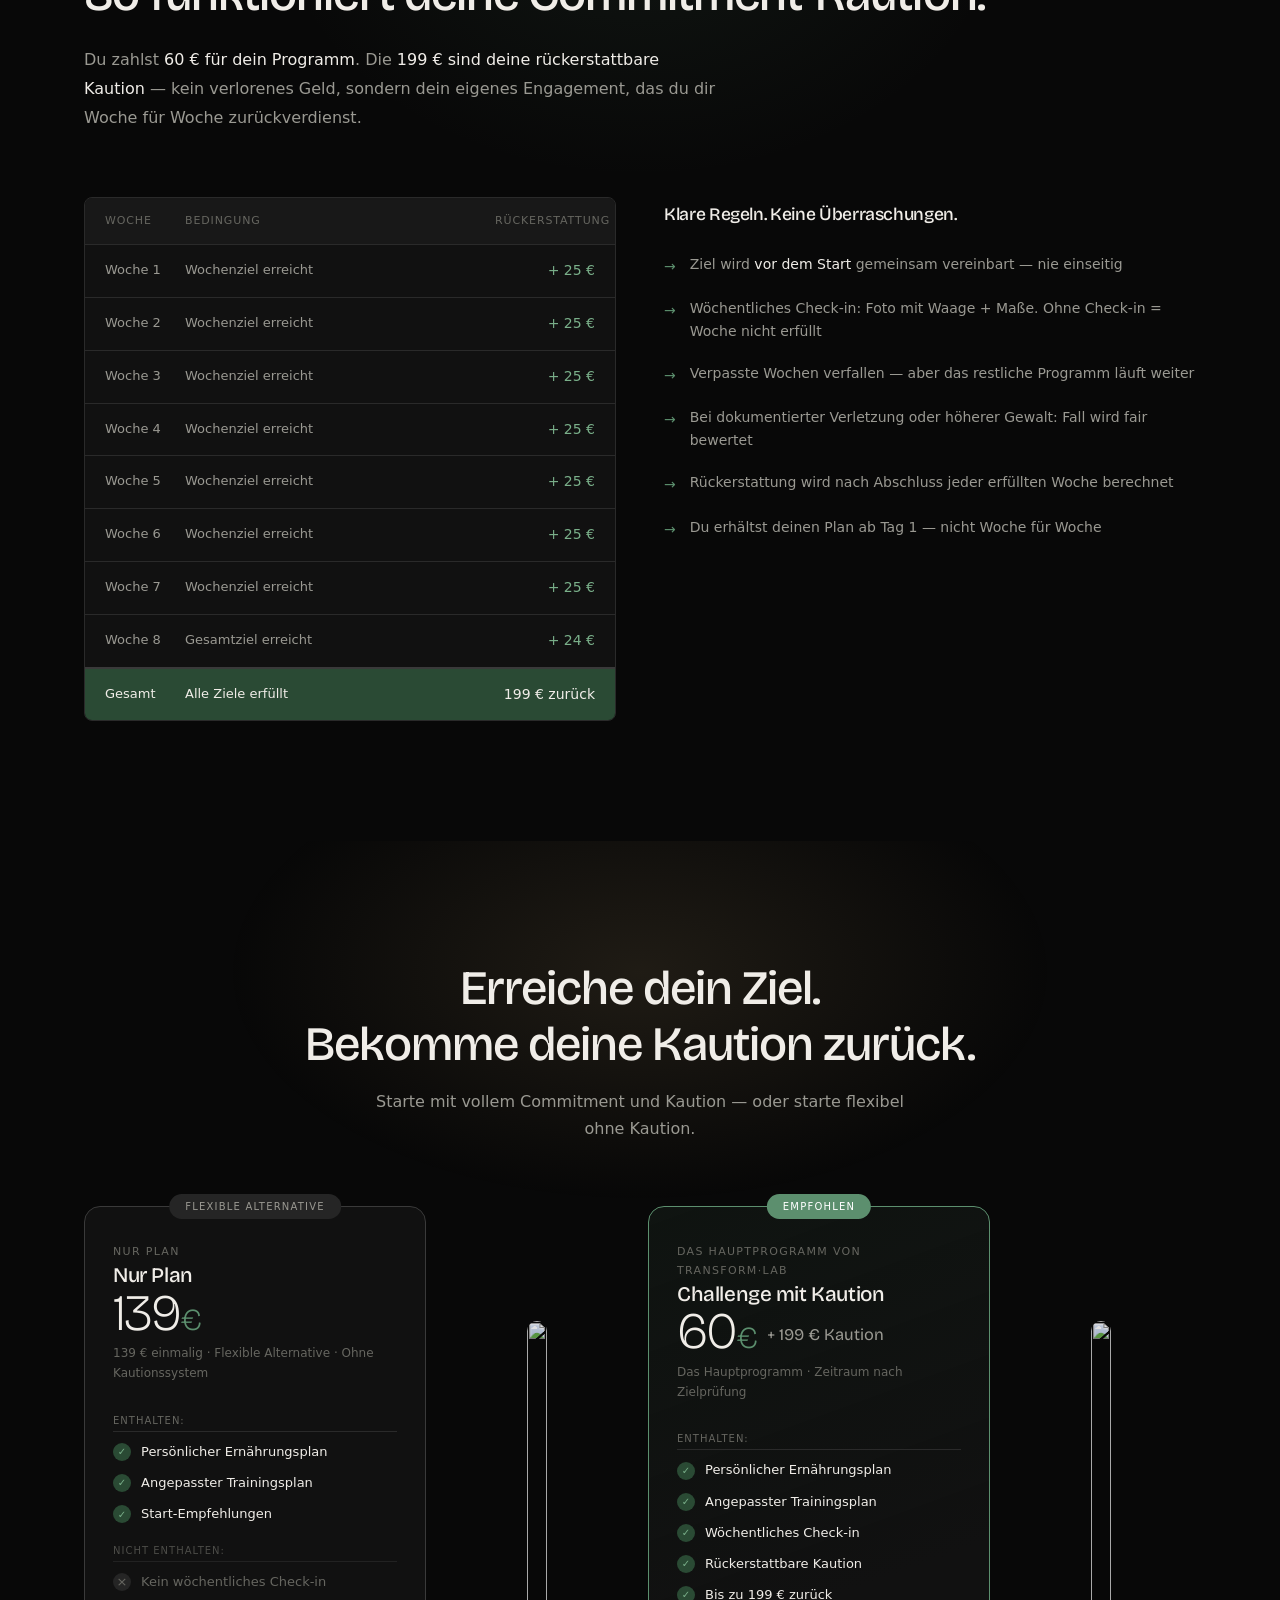
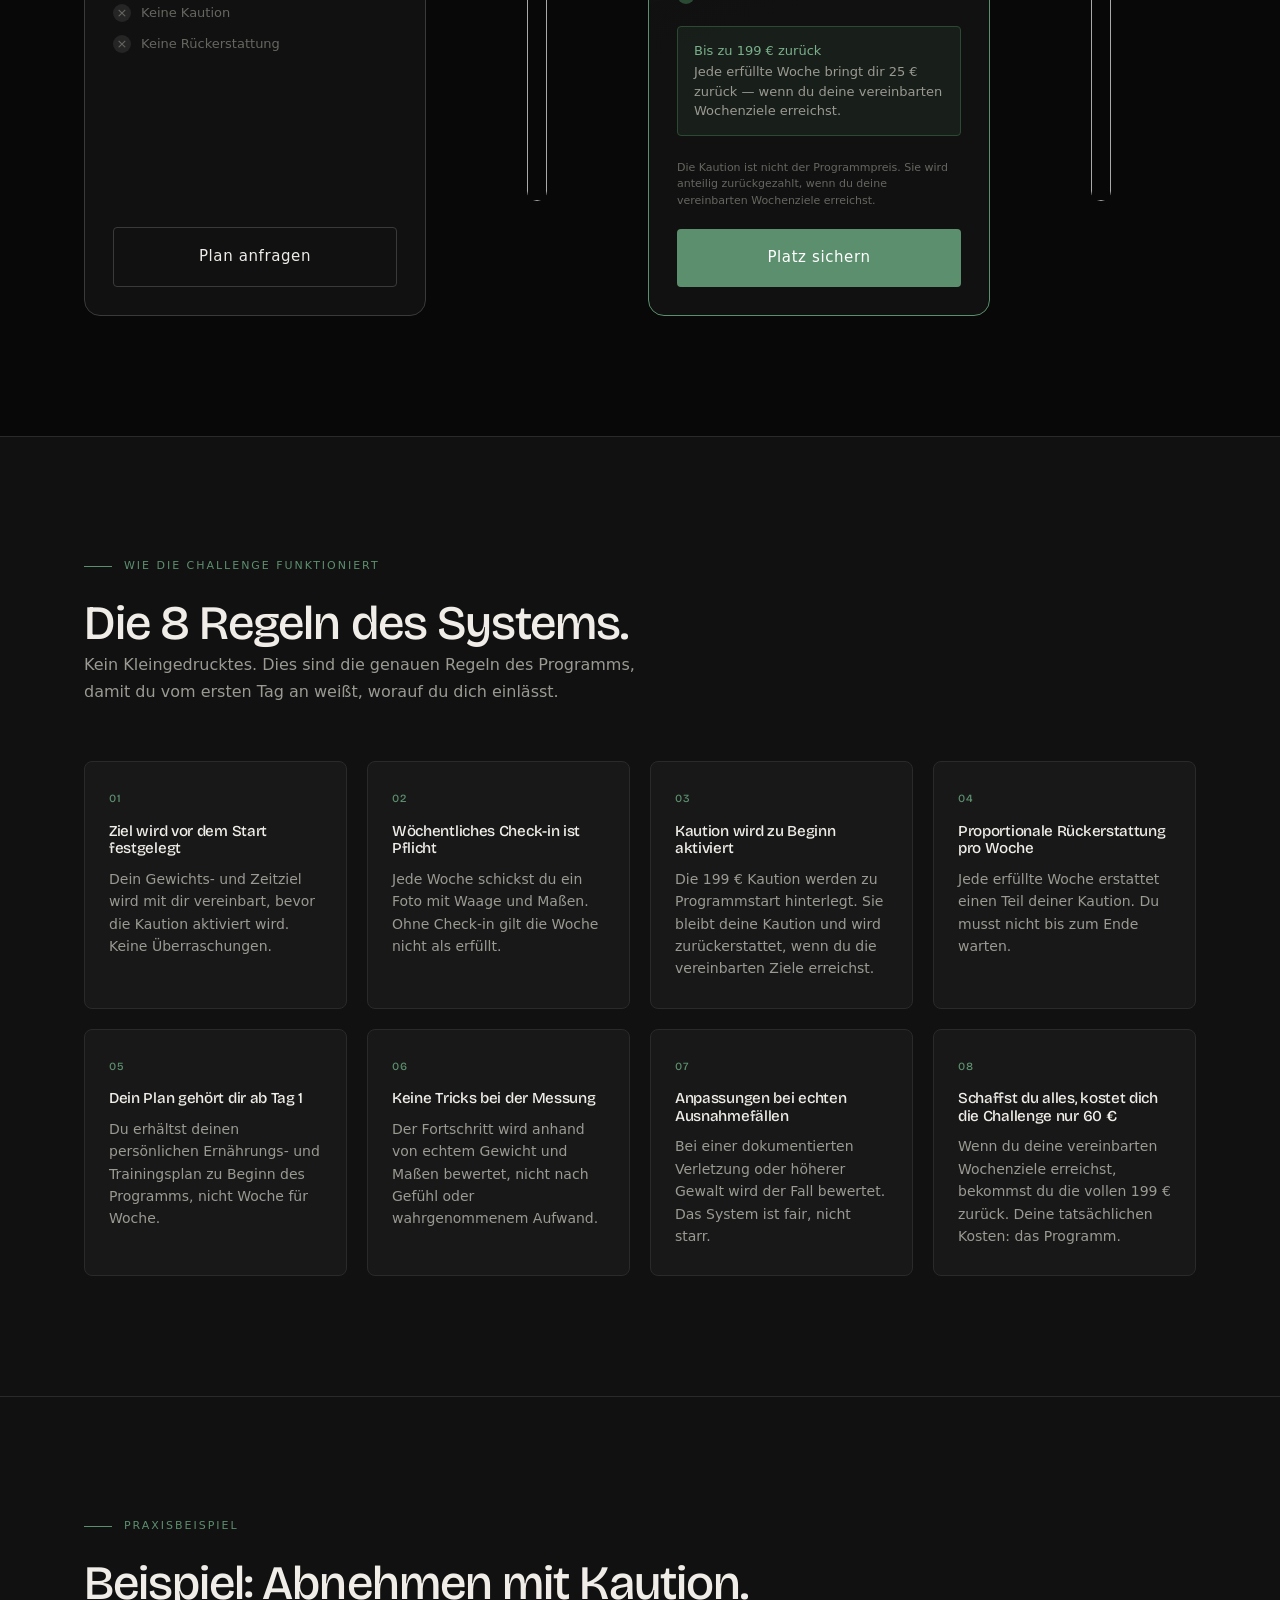
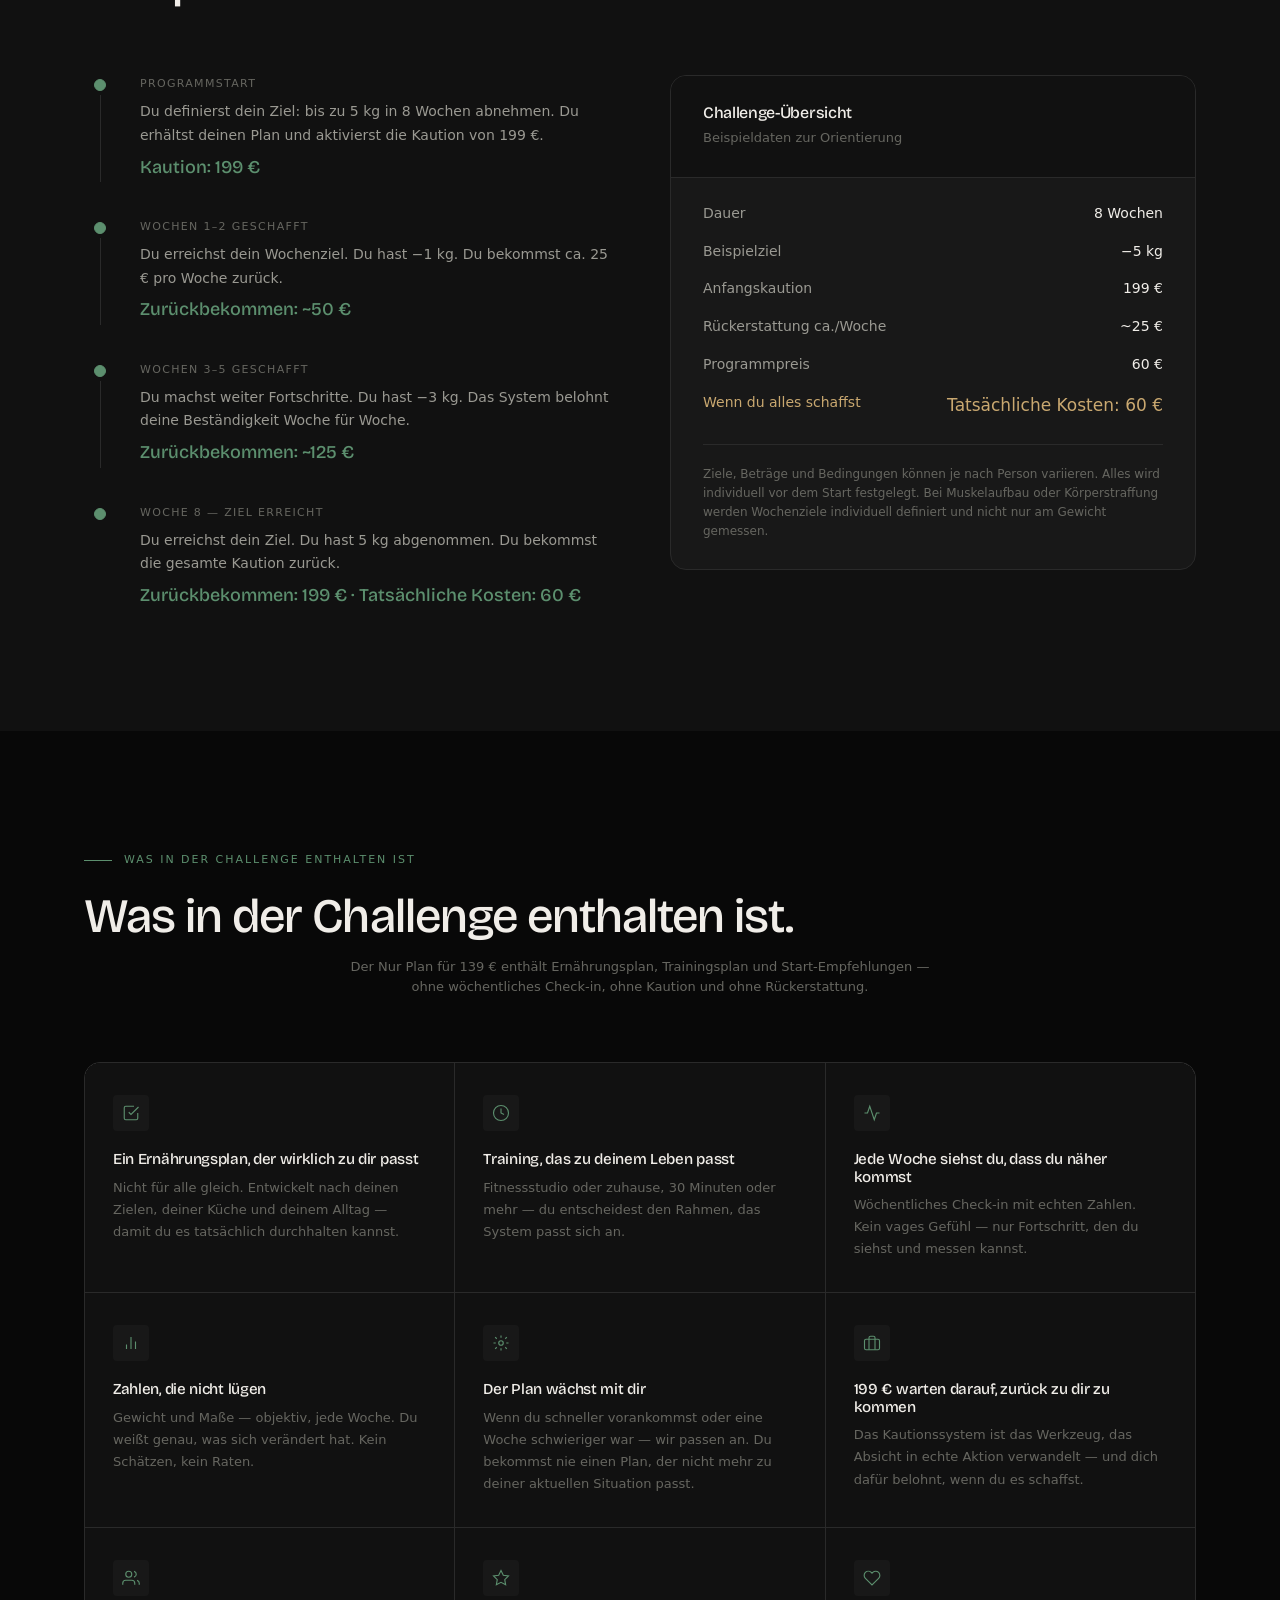
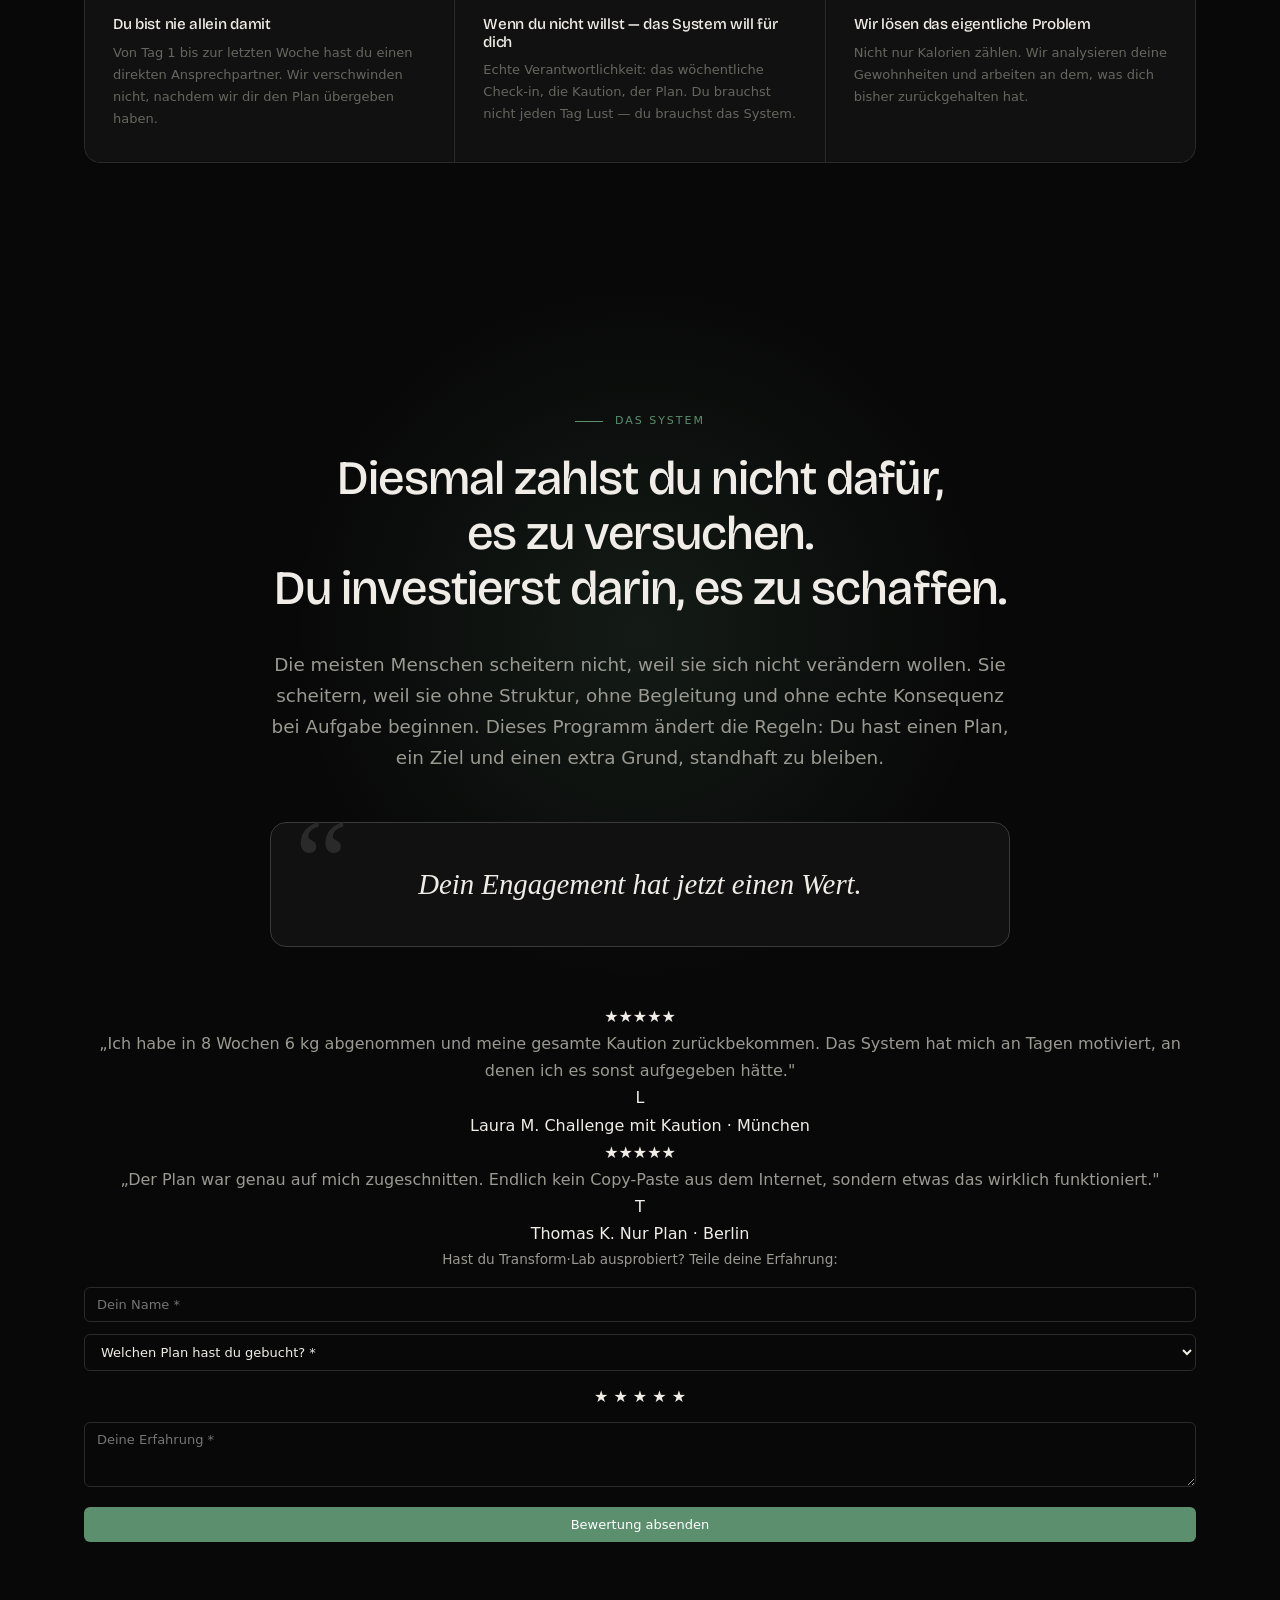
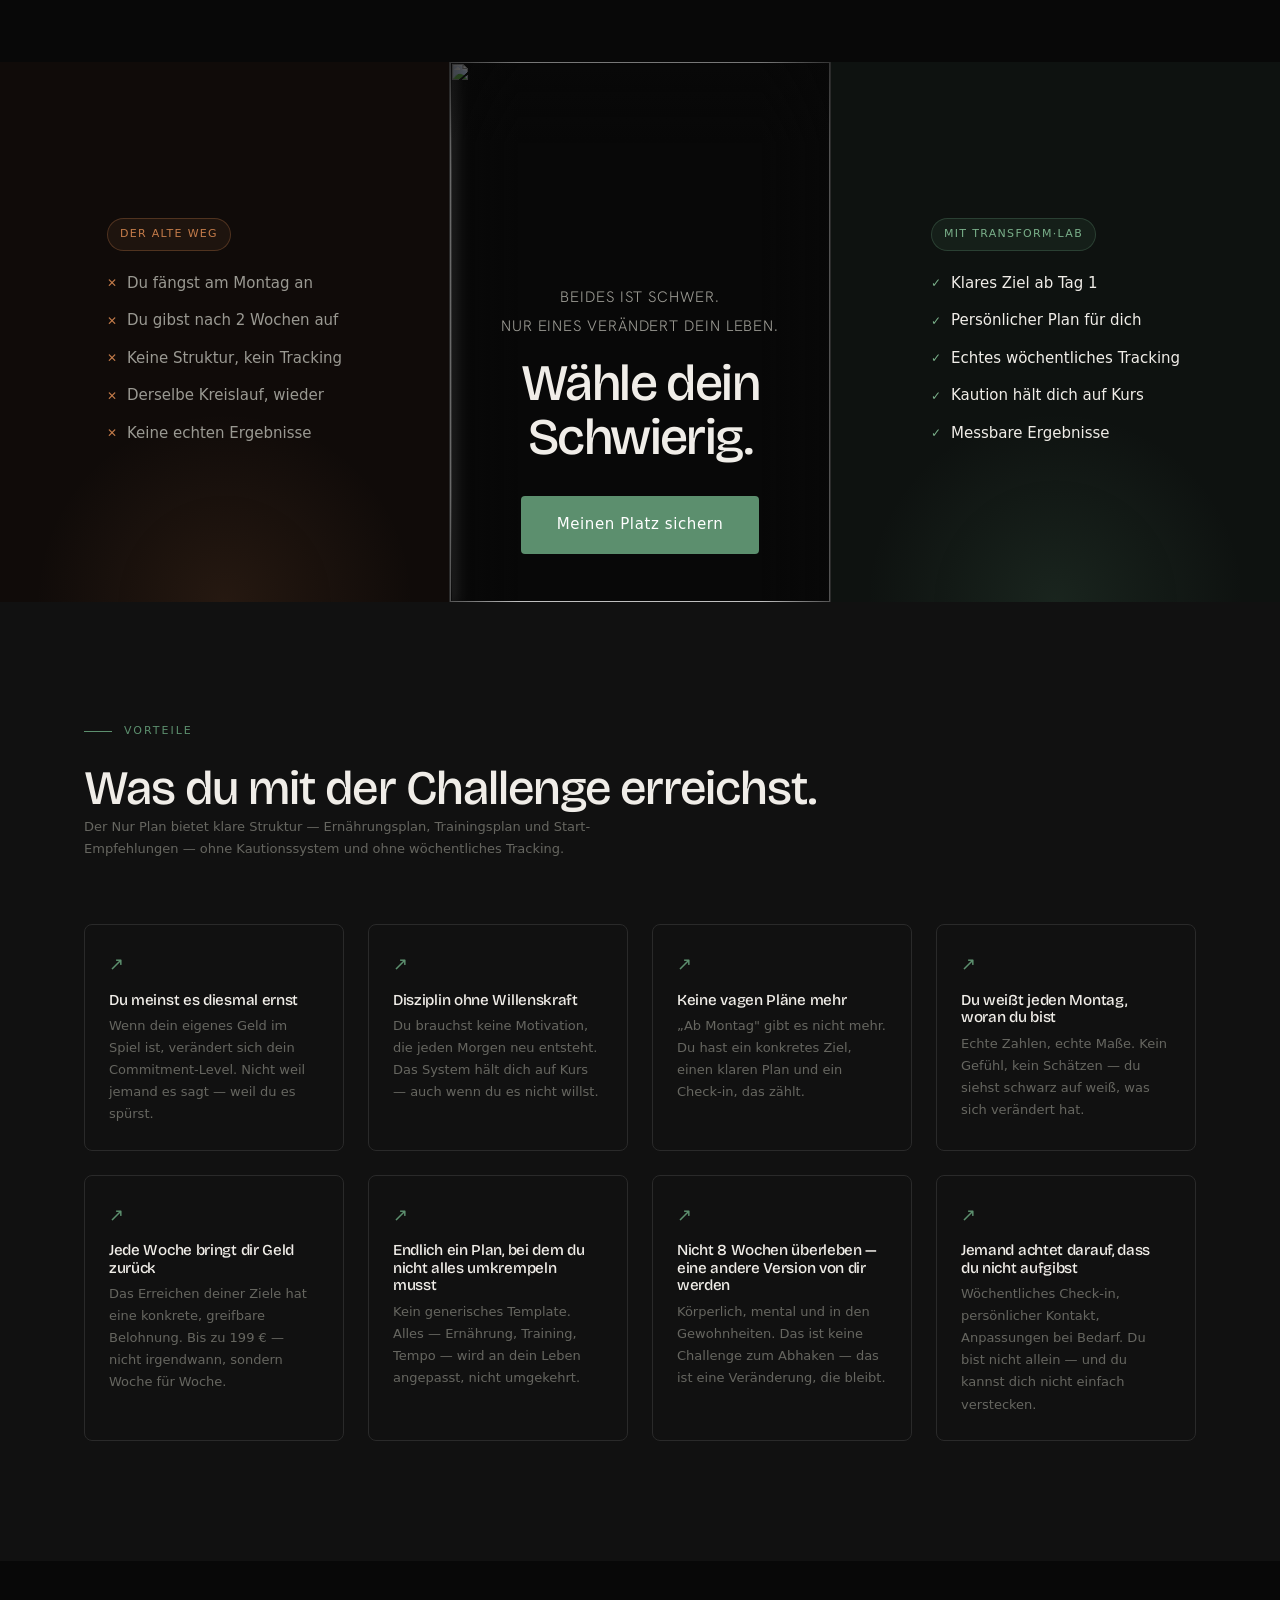
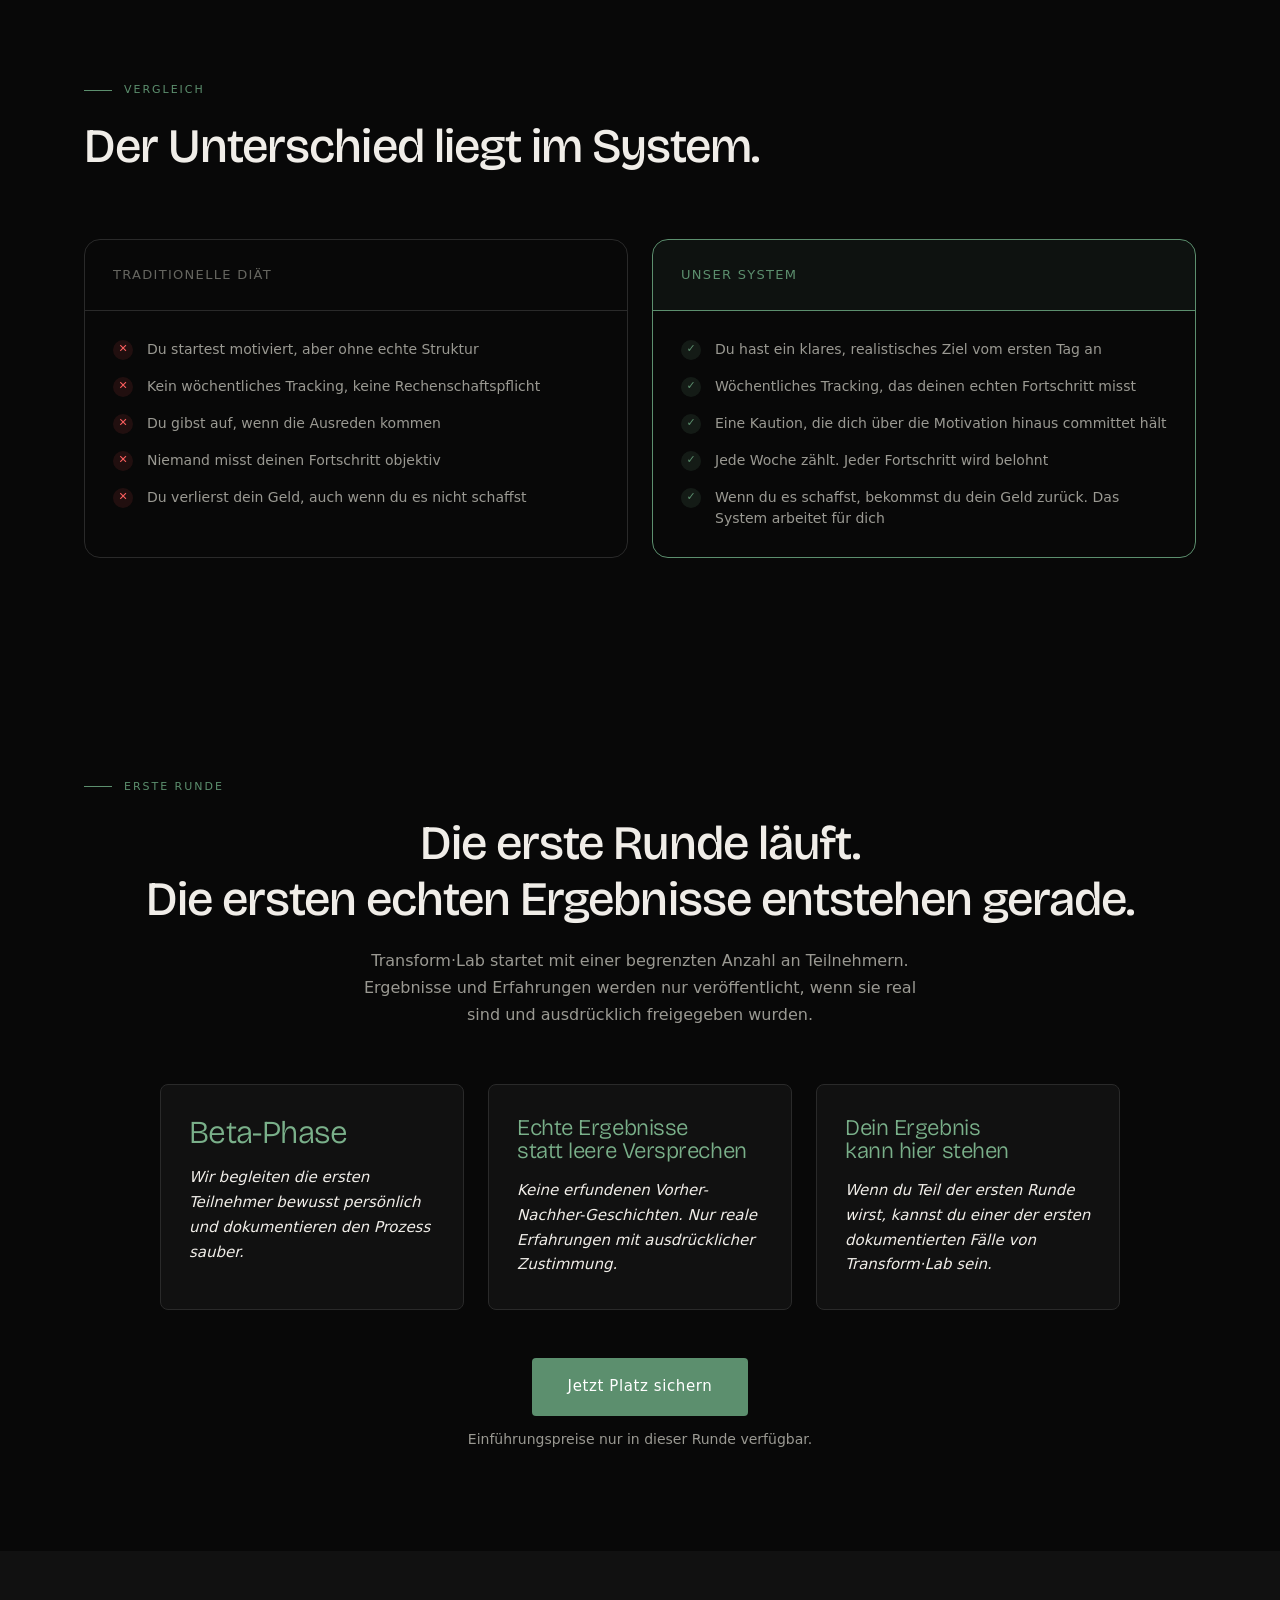
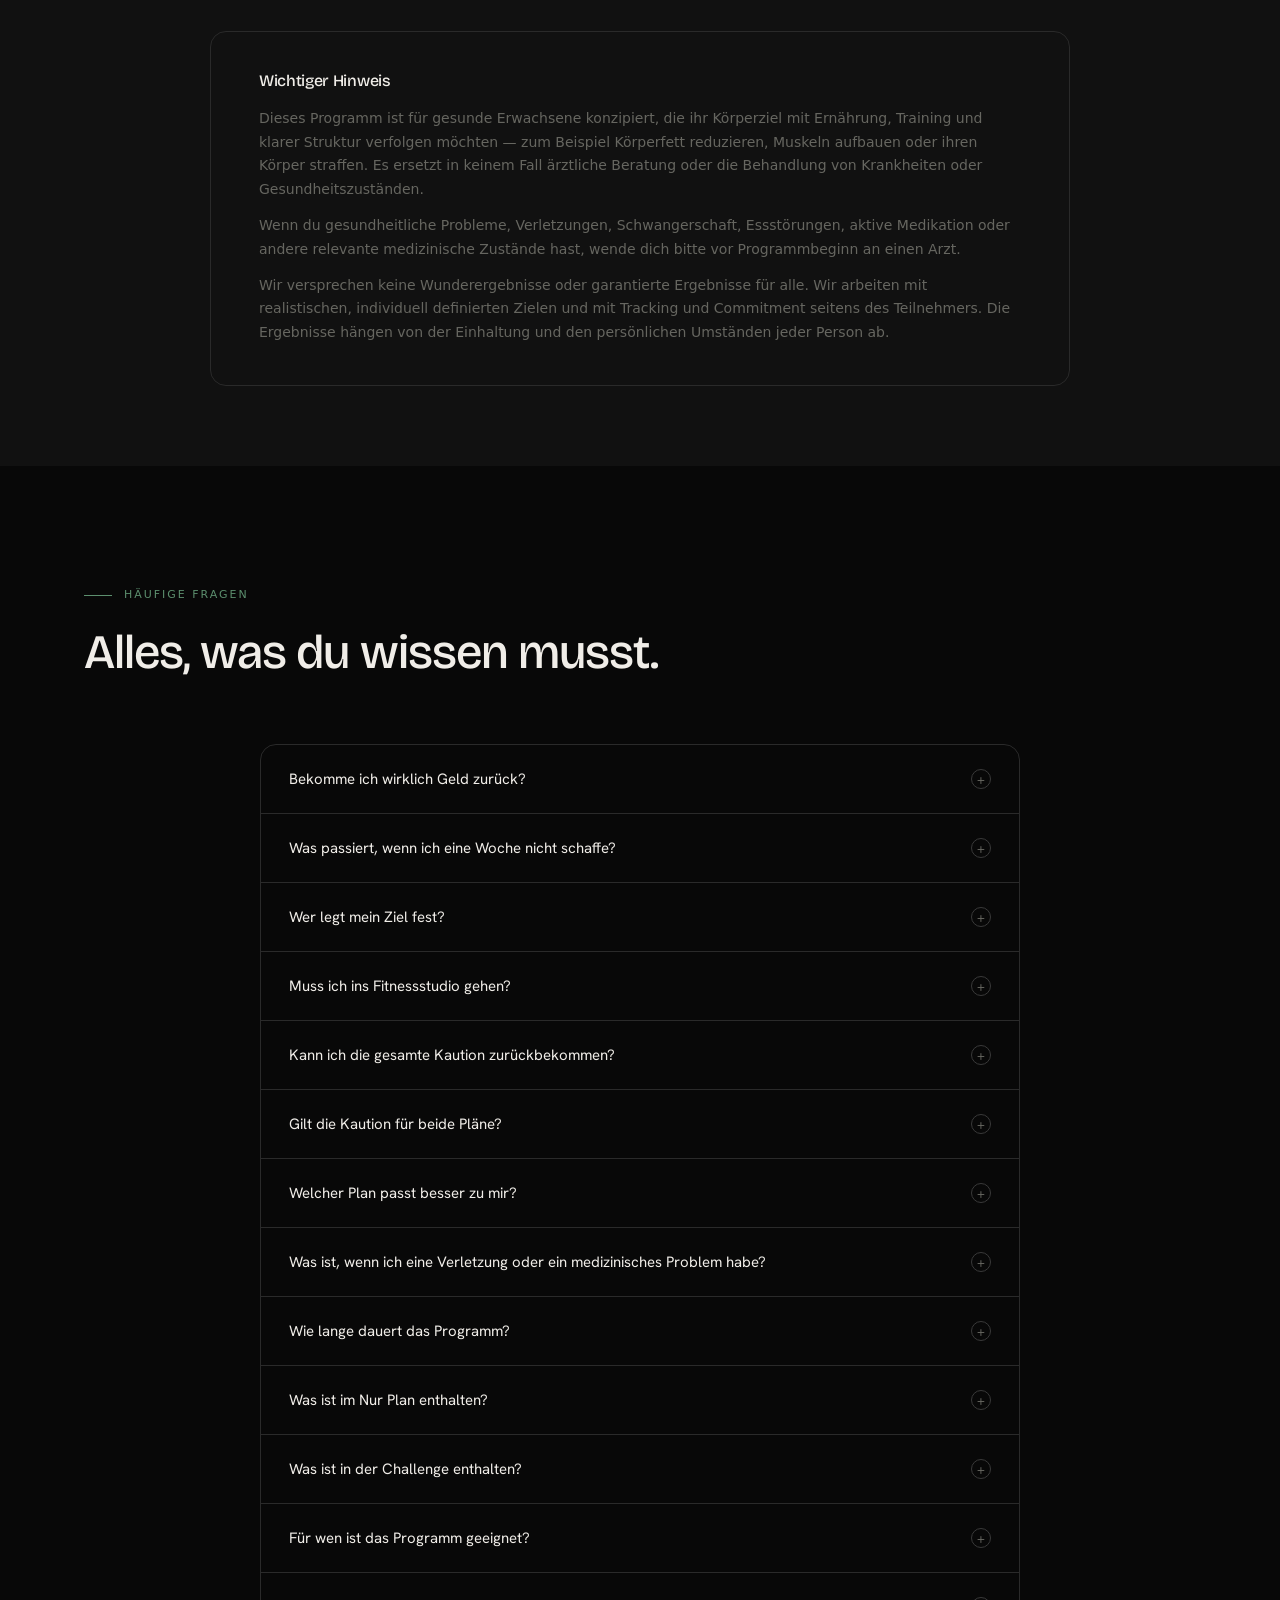
==== commit 0e445dd3: "Harden form→webhook→Stripe flow: no orphan payments, fix stuck schwanger field Two correctness issue" ====
--- a/index.html
+++ b/index.html
@@ -4,9 +4,13 @@
   <meta charset="UTF-8">
   <meta name="viewport" content="width=device-width, initial-scale=1.0">
 
+  <!-- Meta Pixel (Base) + Cookie-Consent -->
+  <script src="js/meta-pixel.js?v=3"></script>
+  <script src="js/consent.js?v=1"></script>
+
   <title>Transform·Lab — Wir bezahlen dich fürs Abnehmen</title>
   <meta name="description"
-        content="Persönlicher Ernährungs- und Trainingsplan ab 139 €. Oder starte die 8-Wochen-Challenge mit rückerstattbarer Kaution — bis zu 199 € zurück bei Zielerreichung.">
+        content="Persönlicher Ernährungs- und Trainingsplan. Oder starte deine individuelle Challenge mit rückerstattbarer Kaution — bis zu 199 € zurück, Woche für Woche.">
 
   <meta property="og:type"        content="website">
   <meta property="og:url"         content="https://www.transform-lab.de/">
@@ -24,7 +28,7 @@
   <link href="https://fonts.googleapis.com/css2?family=Bricolage+Grotesque:opsz,wght@12..96,300;12..96,400;12..96,500&family=Hanken+Grotesk:wght@300;400;500&display=swap"
         rel="stylesheet">
 
-  <link rel="stylesheet" href="css/styles.css?v=40">
+  <link rel="stylesheet" href="css/styles.css?v=42">
 
   <!-- Privacy-friendly analytics by Plausible -->
   <script async src="https://plausible.io/js/pa-rchwNeHP1BfyQp6xnn5ss.js"></script>
@@ -38,7 +42,7 @@
     "@context": "https://schema.org",
     "@type": "Service",
     "name": "Transform·Lab",
-    "description": "8-Wochen Körpertransformationsprogramm mit rückerstattbarer Commitment-Kaution. Persönlicher Ernährungs- und Trainingsplan inklusive.",
+    "description": "Individuelles Körpertransformationsprogramm mit rückerstattbarer Commitment-Kaution. Persönlicher Ernährungs- und Trainingsplan inklusive.",
     "url": "https://www.transform-lab.de/",
     "provider": {
       "@type": "Person",
@@ -69,6 +73,7 @@
     <nav class="site-nav" id="siteNav" aria-label="Hauptnavigation">
       <div class="nav-inner">
         <a href="#" class="logo">Transform<span>·</span>Lab</a>
+        <a href="ueber-uns.html" class="nav-link" style="color:var(--text-muted);text-decoration:none;font-size:14px;transition:color .2s;" onmouseover="this.style.color='var(--text)'" onmouseout="this.style.color='var(--text-muted)'">Über uns</a>
         <a href="#form" class="nav-cta">Platz sichern</a>
       </div>
     </nav>
@@ -78,11 +83,7 @@
 
     <!-- HERO -->
     <section id="hero" aria-labelledby="hero-heading">
-      <video class="hero-video-bg" autoplay muted loop playsinline>
-        <source src="assets/turntable-volumen.webm" type="video/webm">
-        <source src="assets/turntable-volumen.mp4" type="video/mp4">
-      </video>
-      <div class="hero-wipe" aria-hidden="true">
+<div class="hero-wipe" aria-hidden="true">
         <picture>
           <source srcset="assets/escultura-transformacion.webp" type="image/webp">
           <img src="assets/escultura-transformacion.png" alt="" class="hero-wipe-img hero-wipe-img--man" fetchpriority="high">
@@ -168,8 +169,8 @@
             <div class="desc">Rückerstattbare Kaution</div>
           </li>
           <li class="number-item reveal reveal-delay-2">
-            <div class="num"><span class="num-value" data-count-from="0" data-count-to="8">8</span></div>
-            <div class="desc">Wochen Challenge</div>
+            <div class="num"><span class="num-value" data-count-from="1" data-count-to="8">8</span></div>
+            <div class="desc">Wochen — individuell</div>
           </li>
           <li class="number-item reveal reveal-delay-3">
             <div class="num"><span class="num-value" data-count-from="0" data-count-to="100">100</span><span>%</span></div>
@@ -732,30 +733,73 @@
           </div>
         </div>
 
-        <div class="emotional-media reveal reveal-delay-2" aria-hidden="true">
-          <div class="avatar-card">
-            <div class="avatar-card-inner">
-              <div class="avatar-card-front">
-                <picture>
-                  <source srcset="assets/atleta-hombre.webp" type="image/webp">
-                  <img src="assets/atleta-hombre.png" alt="" class="emotional-img" loading="lazy">
-                </picture>
-              </div>
-              <div class="avatar-card-back">
-                <picture>
-                  <source srcset="assets/atleta-mujer.webp" type="image/webp">
-                  <img src="assets/atleta-mujer.png" alt="" class="emotional-img" loading="lazy">
-                </picture>
-              </div>
-            </div>
-          </div>
-          <span class="floating-word fw-1">Disziplin</span>
-          <span class="floating-word fw-2">Fortschritt</span>
-          <span class="floating-word fw-3">Stärke</span>
-          <span class="floating-word fw-4">Willen</span>
-          <span class="floating-word fw-5">Fokus</span>
-          <span class="floating-word fw-6">Ausdauer</span>
-          <span class="floating-word fw-7">Energie</span>
+        <div class="testimonials-stack reveal reveal-delay-2">
+          <div class="testimonial-card">
+            <div class="testimonial-stars">★★★★★</div>
+            <p class="testimonial-text">„Ich habe in 8 Wochen 6 kg abgenommen und meine gesamte Kaution zurückbekommen. Das System hat mich an Tagen motiviert, an denen ich es sonst aufgegeben hätte."</p>
+            <div class="testimonial-author">
+              <div class="testimonial-avatar">L</div>
+              <div>
+                <strong>Laura M.</strong>
+                <span>Challenge mit Kaution · München</span>
+              </div>
+            </div>
+          </div>
+          <div class="testimonial-card">
+            <div class="testimonial-stars">★★★★★</div>
+            <p class="testimonial-text">„Der Plan war genau auf mich zugeschnitten. Endlich kein Copy-Paste aus dem Internet, sondern etwas das wirklich funktioniert."</p>
+            <div class="testimonial-author">
+              <div class="testimonial-avatar">T</div>
+              <div>
+                <strong>Thomas K.</strong>
+                <span>Nur Plan · Berlin</span>
+              </div>
+            </div>
+          </div>
+          <!-- Reseña form -->
+          <div class="testimonial-card review-form-card reveal reveal-delay-3">
+            <p style="font-size:.85rem;color:var(--text-muted);margin-bottom:16px;font-weight:500;">Hast du Transform·Lab ausprobiert? Teile deine Erfahrung:</p>
+            <form action="#" method="POST" id="reviewForm">
+              <input type="hidden" name="_subject" value="Neue Kundenbewertung – Transform·Lab">
+              <input type="hidden" name="typ" value="Bewertung">
+
+              <div style="margin-bottom:12px;">
+                <input type="text" name="name" placeholder="Dein Name *" required
+                  style="width:100%;background:var(--bg);border:1px solid var(--border);border-radius:6px;padding:9px 12px;color:var(--text);font-size:13px;font-family:inherit;">
+              </div>
+
+              <div style="margin-bottom:12px;">
+                <select name="plan" required
+                  style="width:100%;background:var(--bg);border:1px solid var(--border);border-radius:6px;padding:9px 12px;color:var(--text);font-size:13px;font-family:inherit;">
+                  <option value="">Welchen Plan hast du gebucht? *</option>
+                  <option value="Nur Plan (139 €)">Nur Plan (139 €)</option>
+                  <option value="Challenge mit Kaution (259 €)">Challenge mit Kaution (259 €)</option>
+                </select>
+              </div>
+
+              <div style="margin-bottom:12px;">
+                <div class="star-rating" id="starRating">
+                  <span data-val="1">★</span>
+                  <span data-val="2">★</span>
+                  <span data-val="3">★</span>
+                  <span data-val="4">★</span>
+                  <span data-val="5">★</span>
+                </div>
+                <input type="hidden" name="bewertung" id="bewertungInput" required>
+              </div>
+
+              <div style="margin-bottom:12px;">
+                <textarea name="erfahrung" placeholder="Deine Erfahrung *" rows="3" required
+                  style="width:100%;background:var(--bg);border:1px solid var(--border);border-radius:6px;padding:9px 12px;color:var(--text);font-size:13px;font-family:inherit;resize:vertical;"></textarea>
+              </div>
+
+              <button type="submit"
+                style="width:100%;background:var(--green);color:#fff;border:none;border-radius:6px;padding:10px;font-size:13px;font-weight:500;cursor:pointer;font-family:inherit;">
+                Bewertung absenden
+              </button>
+            </form>
+            <p id="reviewThanks" style="display:none;color:var(--green-light);font-size:14px;margin-top:12px;">✓ Danke für deine Bewertung!</p>
+          </div>
         </div>
       </div>
     </section>
@@ -1273,58 +1317,6 @@
     </section>
 
     <!-- ÜBER MICH — oculto hasta tener foto y texto real -->
-    <!-- <section id="ueber-mich"
-    <section id="ueber-mich" aria-labelledby="ueber-heading">
-      <div class="container">
-        <div class="ueber-grid">
-          <div class="ueber-img-wrap reveal">
-            <div class="ueber-img-placeholder" aria-hidden="true">
-              <svg viewBox="0 0 80 80" fill="none"><circle cx="40" cy="30" r="18" stroke="currentColor" stroke-width="1.5"/><path d="M10 72c0-16.569 13.431-30 30-30s30 13.431 30 30" stroke="currentColor" stroke-width="1.5"/></svg>
-              <p>Foto folgt</p>
-            </div>
-          </div>
-
-          <div class="ueber-content">
-            <span class="label label-line reveal">Dein Coach</span>
-            <h2 id="ueber-heading" class="reveal">Gabriel Palosi</h2>
-            <p class="ueber-sub reveal reveal-delay-1">
-              Gründer von Transform·Lab
-            </p>
-
-            <div class="ueber-text reveal reveal-delay-2">
-              <p>
-                <!-- GABRIEL: ersetze diesen Text durch deine eigene Geschichte -->
-                Ich habe selbst erlebt, wie schwer es ist, ohne System und Struktur
-                konstant dranzubleiben. Motivation kommt und geht — aber ein klarer Plan,
-                messbare Ziele und echte Konsequenz machen den Unterschied.
-              </p>
-              <p>
-                Transform·Lab ist aus meiner eigenen Transformation entstanden.
-                Das Kautionssystem ist nicht meine Erfindung — es ist ein Werkzeug,
-                das ich selbst genutzt hätte, als ich anfing.
-              </p>
-            </div>
-
-            <ul class="ueber-facts reveal reveal-delay-3">
-              <li>
-                <span class="uf-icon" aria-hidden="true">→</span>
-                <span><!-- z.B.: 5+ Jahre Erfahrung im Bereich Ernährung und Training --></span>
-              </li>
-              <li>
-                <span class="uf-icon" aria-hidden="true">→</span>
-                <span><!-- z.B.: Zertifizierter Ernährungsberater / Personal Trainer --></span>
-              </li>
-              <li>
-                <span class="uf-icon" aria-hidden="true">→</span>
-                <span><!-- z.B.: Eigene Transformation: X kg in Y Wochen --></span>
-              </li>
-            </ul>
-          </div>
-        </div>
-      </div>
-    </section>
-
-    </section> -->
 
     <!-- VERTRAUEN VOR DEM FORMULAR -->
     <section id="trust" aria-labelledby="trust-heading">
@@ -1388,7 +1380,7 @@
         </p>
         <p class="form-microcopy" id="formMicrocopy" hidden>Falls Angaben fehlen oder unklar sind, melden wir uns per E-Mail bei dir.</p>
 
-        <form class="solicitud-form reveal reveal-delay-2" id="solicitudForm" action="https://formspree.io/f/mzdqyror" method="POST">
+        <form class="solicitud-form reveal reveal-delay-2" id="solicitudForm" action="#" method="POST">
           <input type="hidden" name="_subject" value="Neue Transform·Lab Anfrage">
           <input type="hidden" name="_next" value="https://www.transform-lab.de/danke.html">
           <input type="text" name="_gotcha" style="display:none" tabindex="-1" autocomplete="off">
@@ -1455,7 +1447,12 @@
               </div>
             </div>
 
-            <div class="form-group" id="f-mensaje-wrap">
+            <div class="form-notice" style="display:flex;gap:10px;align-items:flex-start;background:var(--surface);border-left:3px solid var(--green);border-radius:0 8px 8px 0;padding:12px 16px;margin-bottom:16px;font-size:13px;color:var(--text-muted);line-height:1.6;">
+              <svg style="flex-shrink:0;margin-top:2px" width="16" height="16" viewBox="0 0 24 24" fill="none" stroke="currentColor" stroke-width="2"><circle cx="12" cy="12" r="10"/><line x1="12" y1="8" x2="12" y2="12"/><line x1="12" y1="16" x2="12.01" y2="16"/></svg>
+              <span>Mit dem richtigen Plan ist <strong>bis zu 1 kg Gewichtsverlust pro Woche</strong> möglich. Wir prüfen dein Ziel persönlich und melden uns mit einem ehrlichen, machbaren Plan — bevor irgendetwas bezahlt wird.</span>
+            </div>
+
+<div class="form-group" id="f-mensaje-wrap">
               <label for="f-mensaje">Kurze Nachricht <span style="color:var(--text-dim);font-weight:300">(optional)</span></label>
               <textarea id="f-mensaje" name="mensaje" rows="3"
                 placeholder="Was hat dich bisher aufgehalten? Was erwartest du vom Programm?"></textarea>
@@ -1492,6 +1489,20 @@
                   <label class="radio-card">
                     <input type="radio" name="geschlecht" value="divers">
                     <span class="radio-label">Divers</span>
+                  </label>
+                </div>
+              </div>
+
+              <div class="form-group" id="schwanger-wrap" hidden>
+                <label>Bist du schwanger? <span class="form-required">*</span></label>
+                <div class="radio-grid radio-grid--inline" role="radiogroup">
+                  <label class="radio-card">
+                    <input type="radio" name="schwanger" value="nein" id="schwanger-nein">
+                    <span class="radio-label">Nein</span>
+                  </label>
+                  <label class="radio-card">
+                    <input type="radio" name="schwanger" value="ja">
+                    <span class="radio-label">Ja</span>
                   </label>
                 </div>
               </div>
@@ -1698,6 +1709,8 @@
         <a href="mailto:hallo@transform-lab.de" style="color:var(--green-light);text-decoration:none">hallo@transform-lab.de</a>
       </p>
       <p style="font-size:12px; margin-top:8px;">
+        <a href="ueber-uns.html" style="color:var(--text-muted)">Über uns</a>
+        &nbsp;·&nbsp;
         <a href="impressum.html" style="color:var(--text-muted)">Impressum</a>
         &nbsp;·&nbsp;
         <a href="datenschutz.html" style="color:var(--text-muted)">Datenschutz</a>
@@ -1714,6 +1727,33 @@
     </div>
   </footer>
 
-  <script src="js/main.js?v=22"></script>
+  <script src="js/main.js?v=28"></script>
+  <script>
+    (function(){
+      var stars = document.querySelectorAll('#starRating span');
+      var input = document.getElementById('bewertungInput');
+      var selected = 0;
+      stars.forEach(function(s){
+        s.addEventListener('mouseenter', function(){
+          var v = +this.dataset.val;
+          stars.forEach(function(x){ x.classList.toggle('hover', +x.dataset.val <= v); });
+        });
+        s.addEventListener('mouseleave', function(){
+          stars.forEach(function(x){ x.classList.remove('hover'); });
+        });
+        s.addEventListener('click', function(){
+          selected = +this.dataset.val;
+          input.value = selected + ' von 5 Sternen';
+          stars.forEach(function(x){ x.classList.toggle('active', +x.dataset.val <= selected); });
+        });
+      });
+      var form = document.getElementById('reviewForm');
+      if(form) form.addEventListener('submit', function(e){
+        e.preventDefault();
+        fetch(form.action, { method:'POST', body: new FormData(form), headers:{Accept:'application/json'} })
+          .then(function(r){ if(r.ok){ form.style.display='none'; document.getElementById('reviewThanks').style.display='block'; } });
+      });
+    })();
+  </script>
 </body>
 </html>
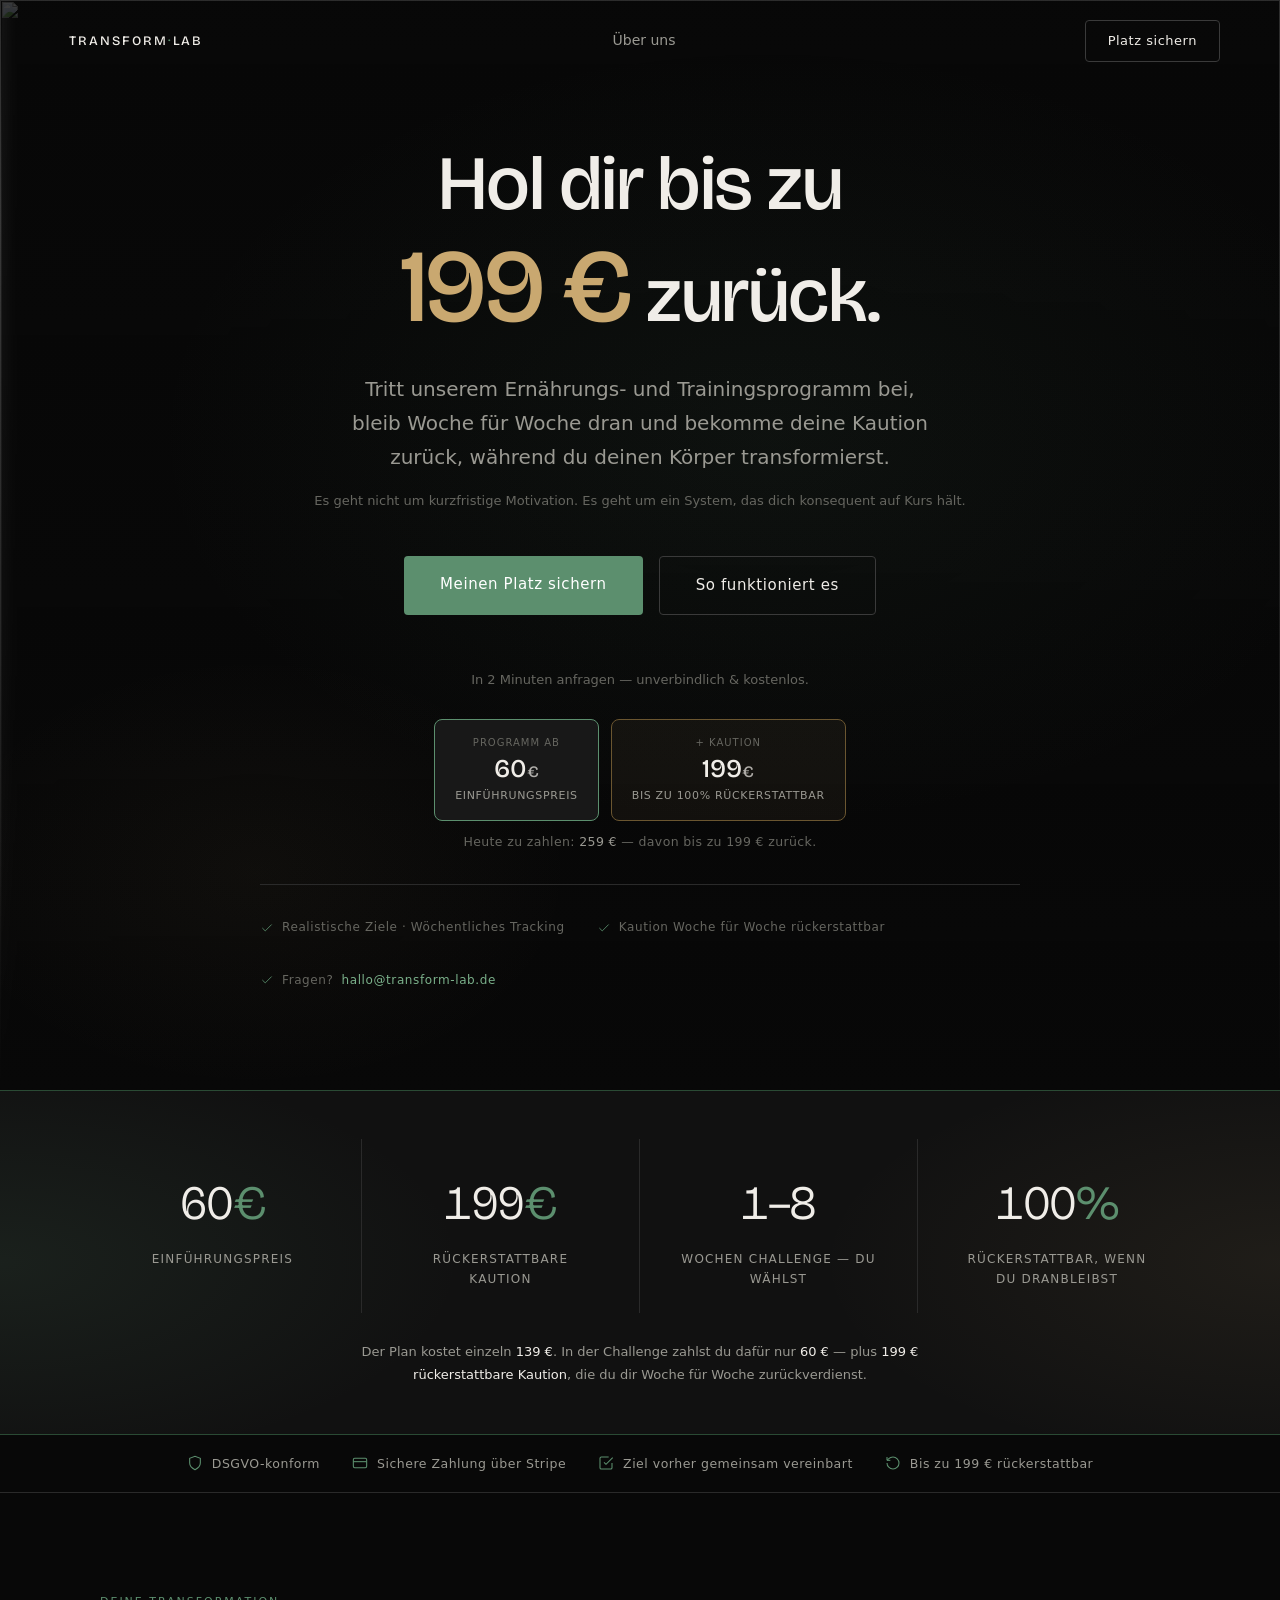
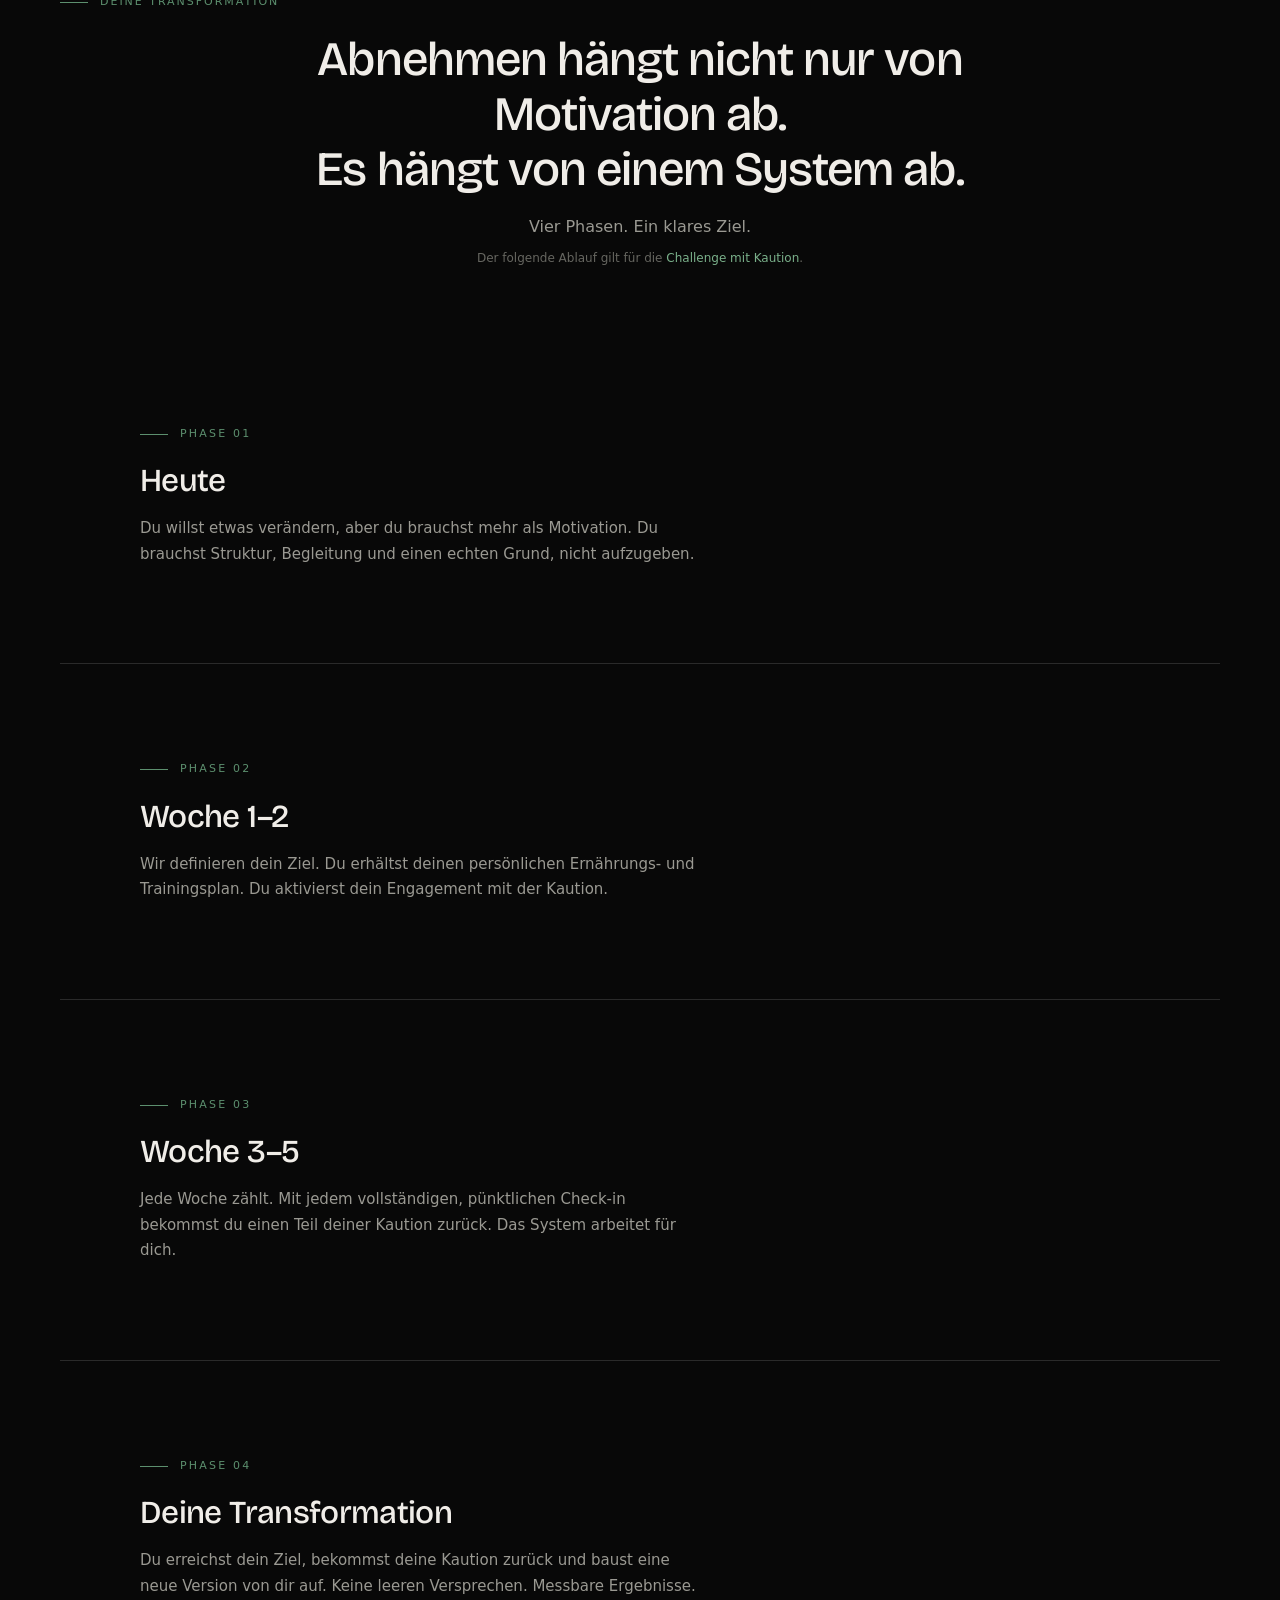
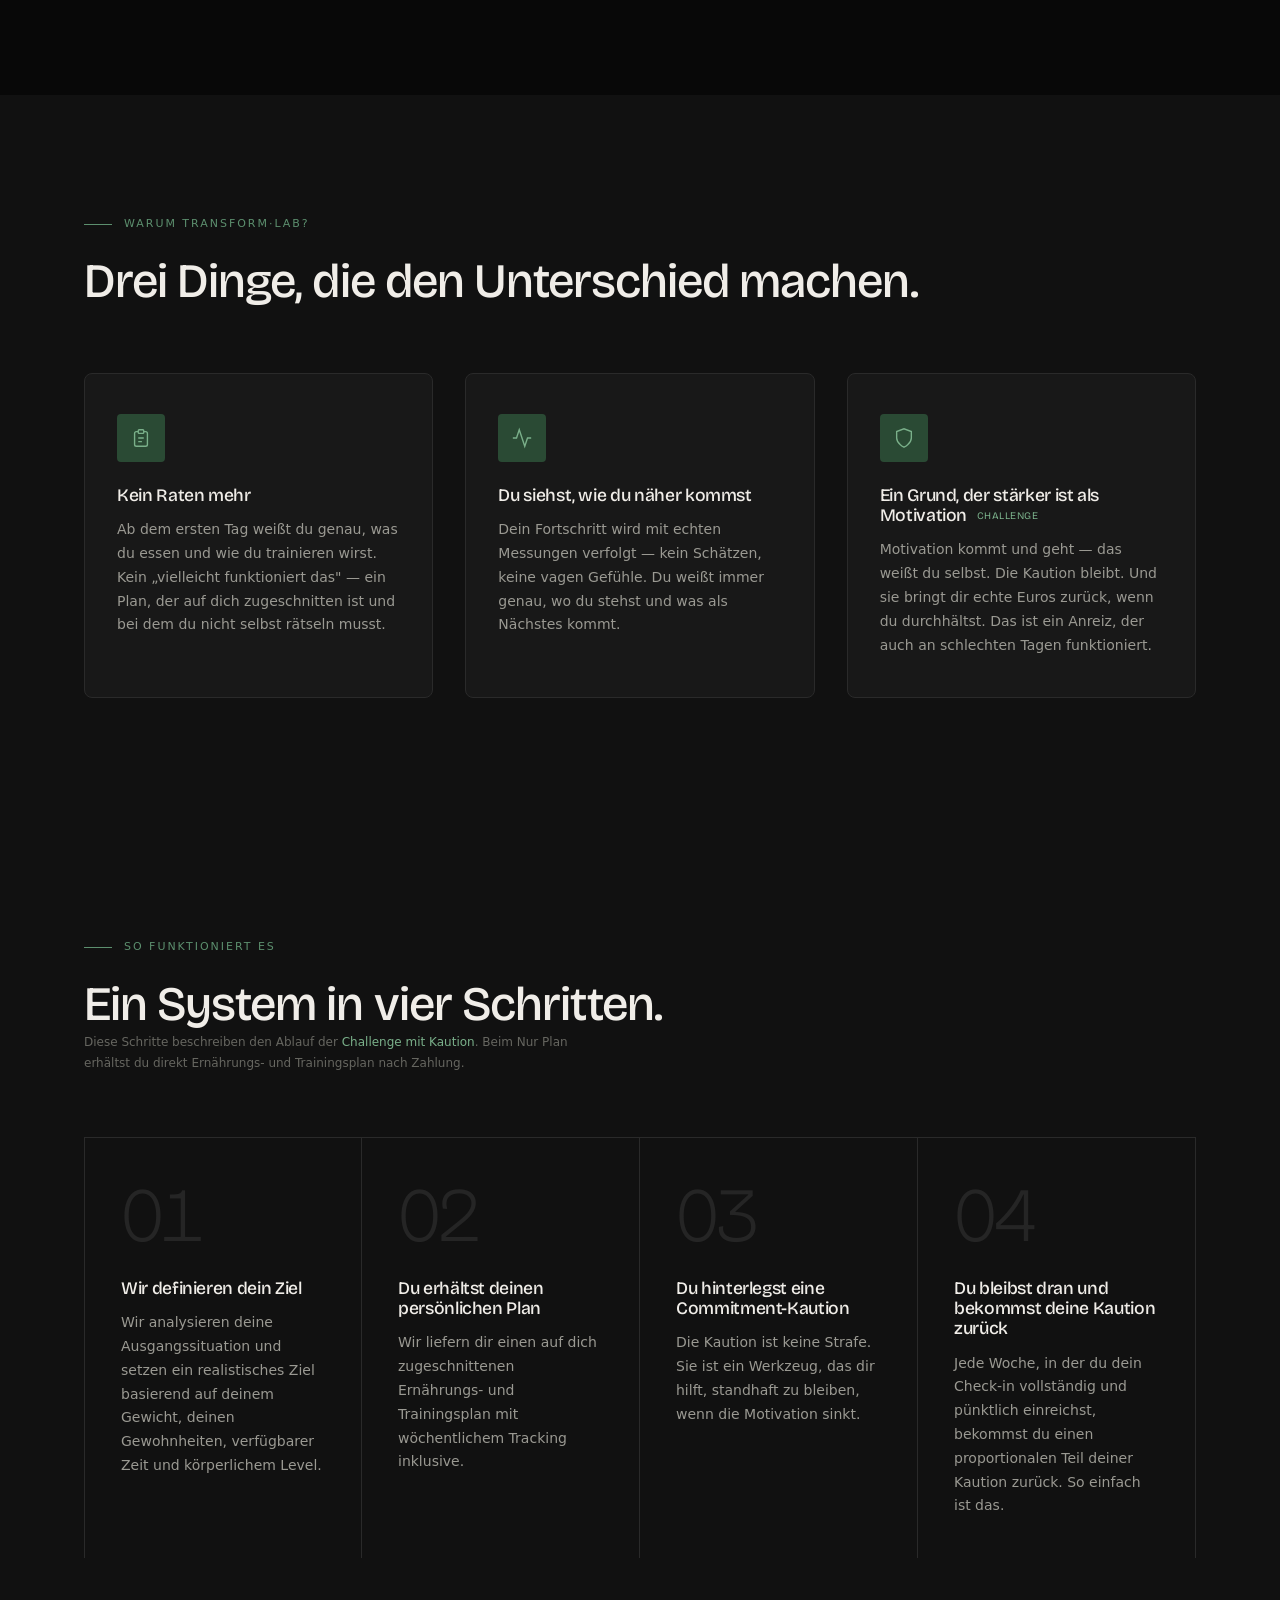
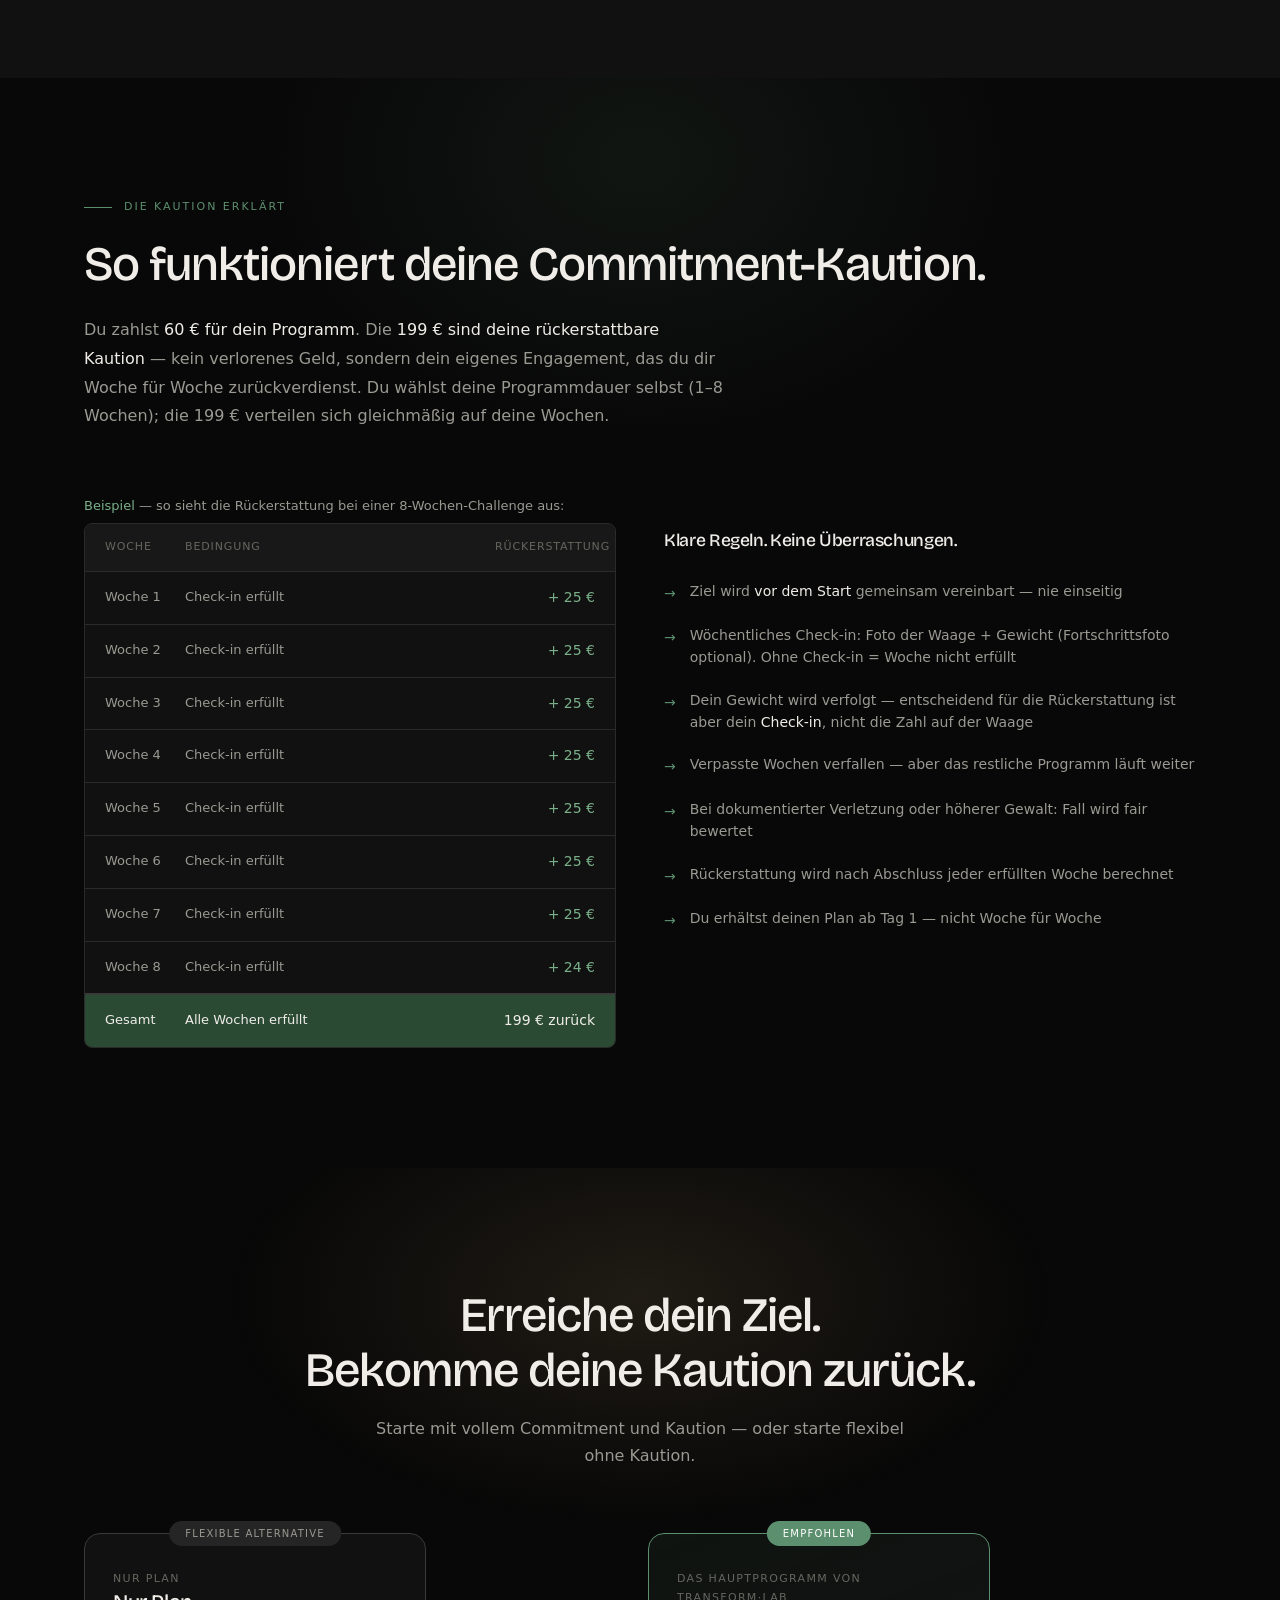
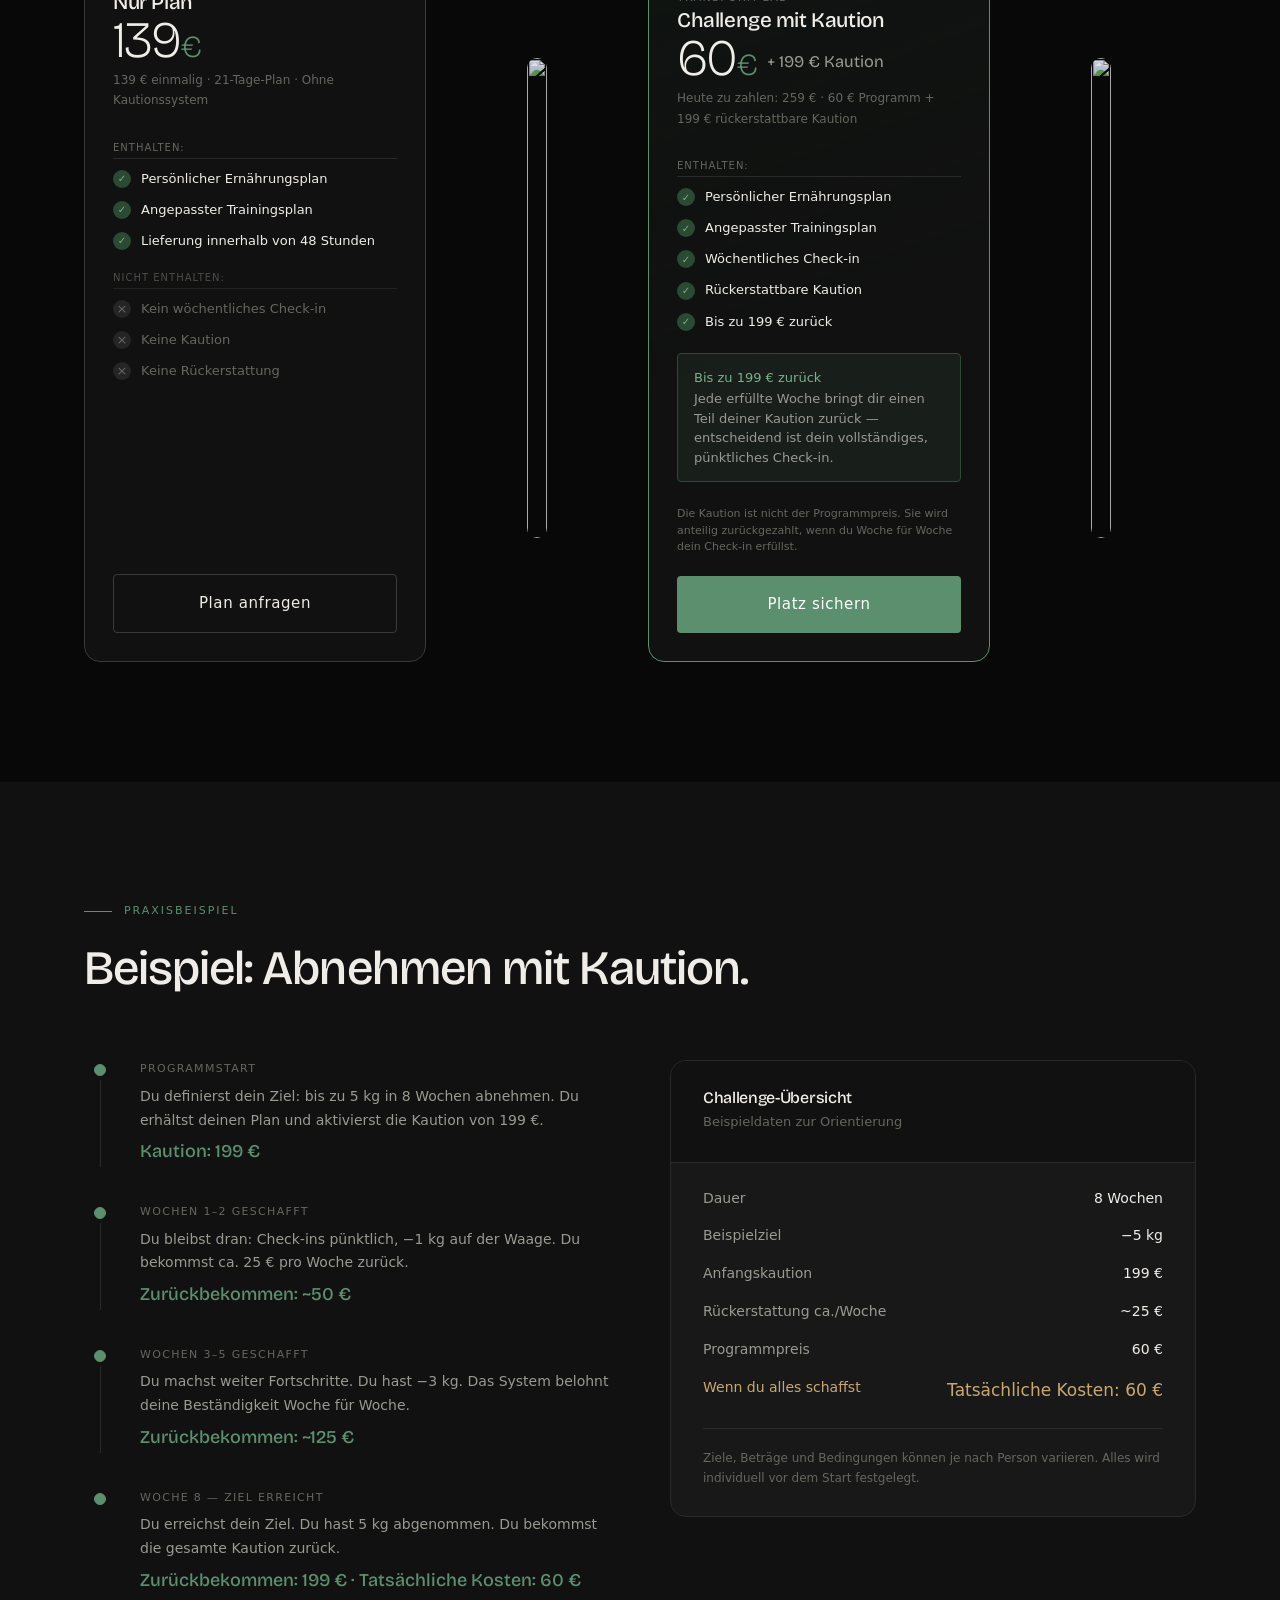
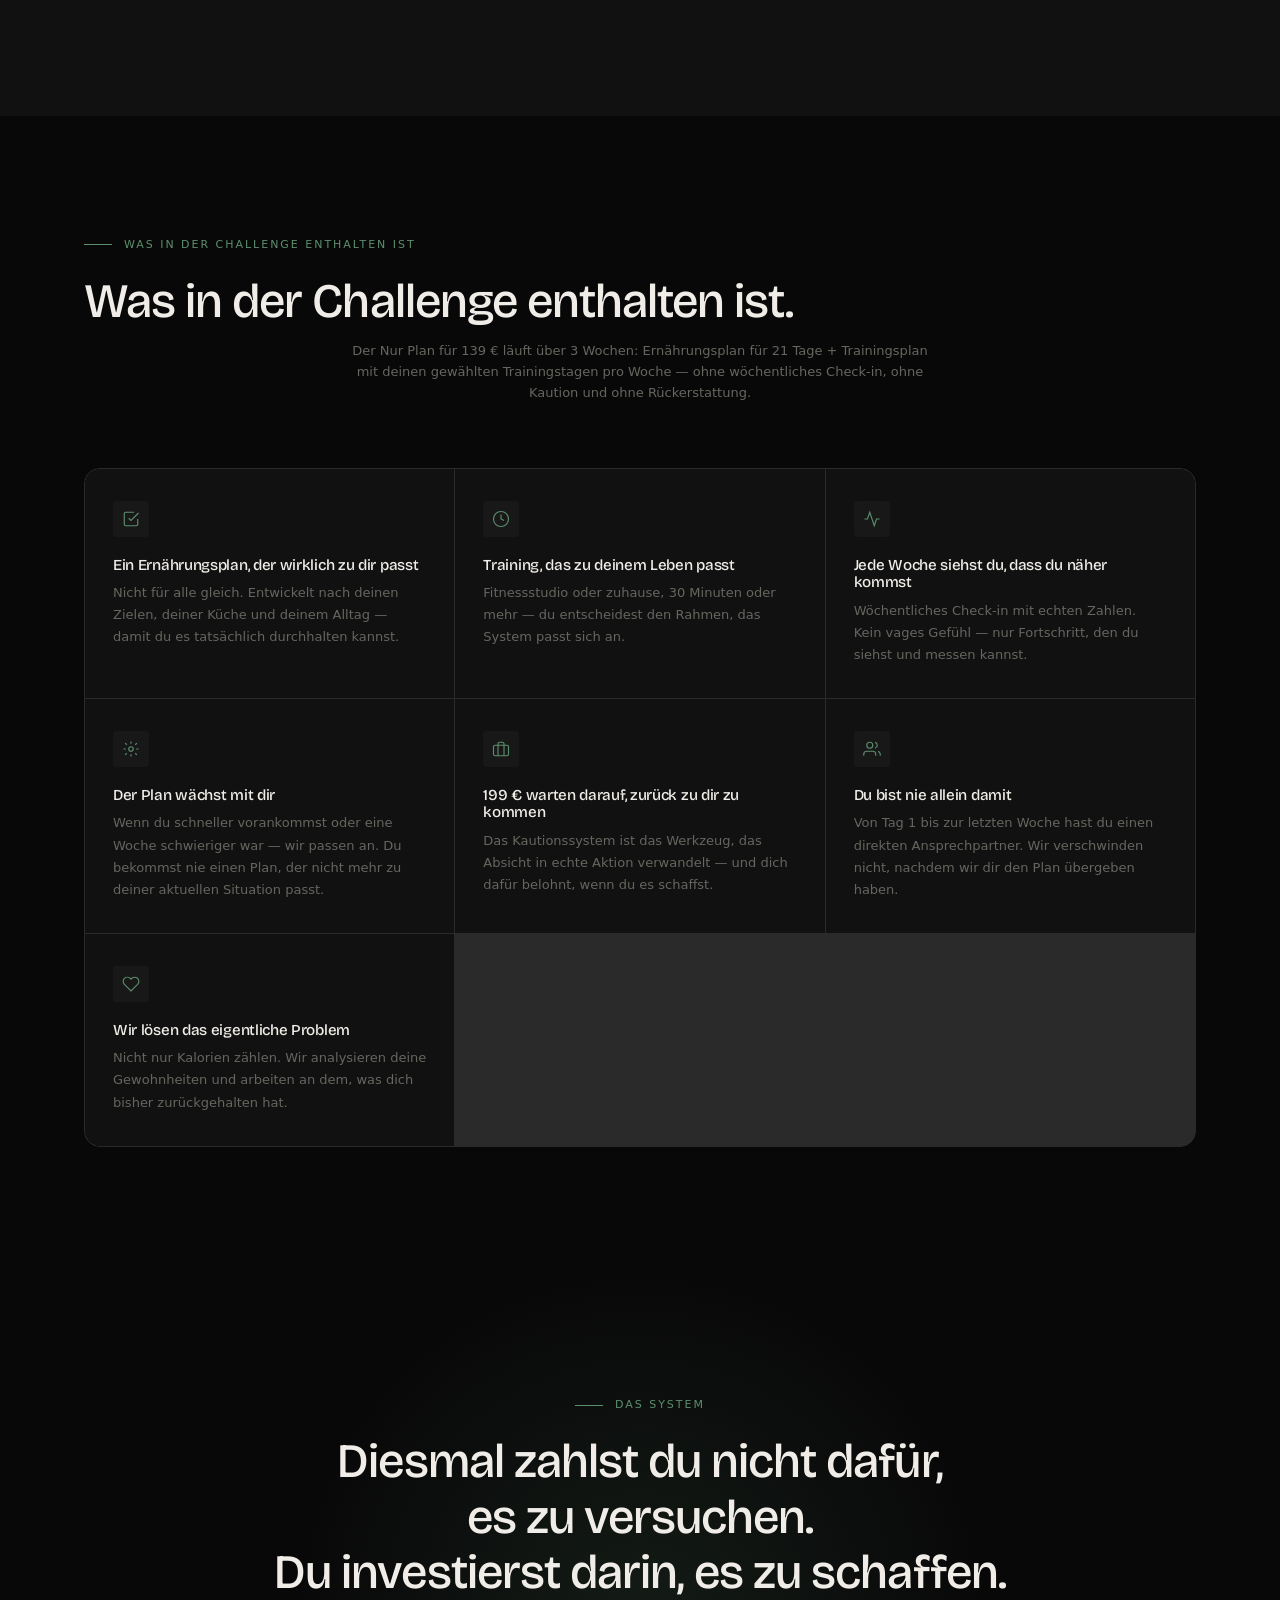
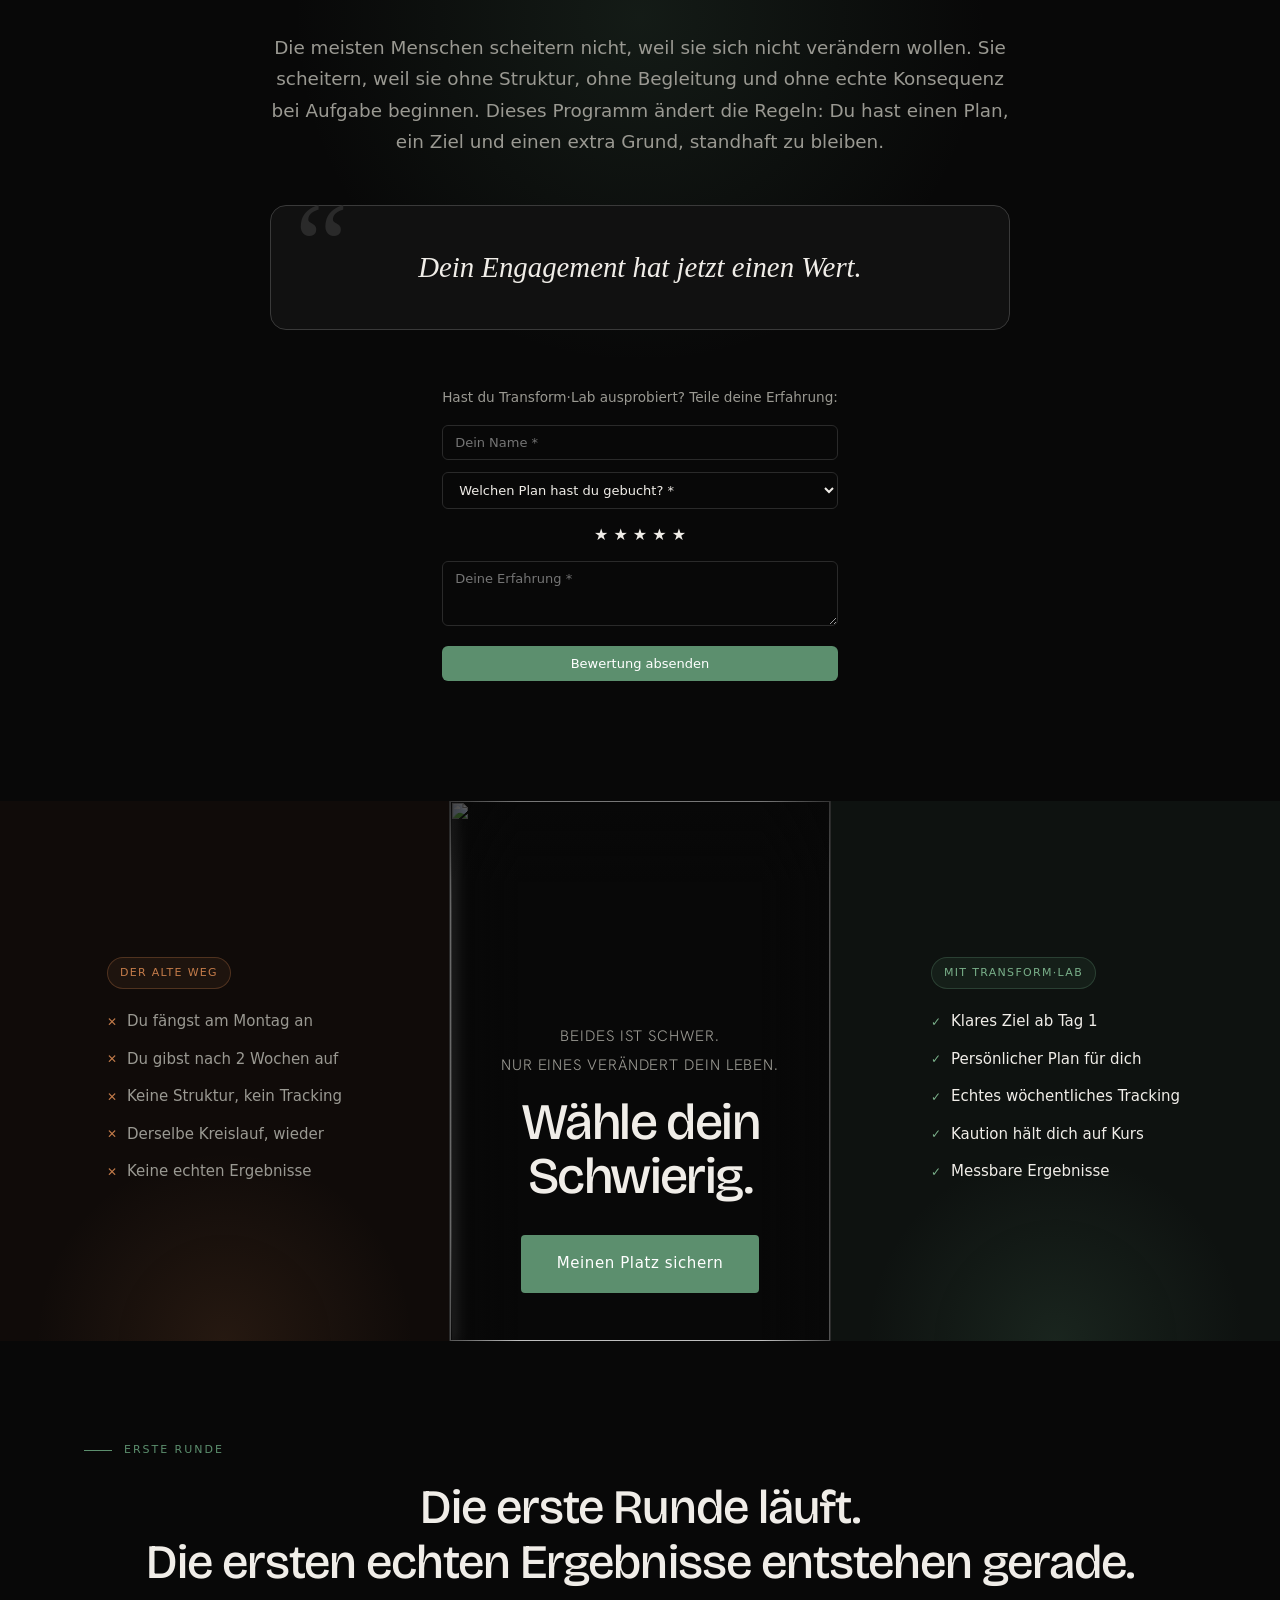
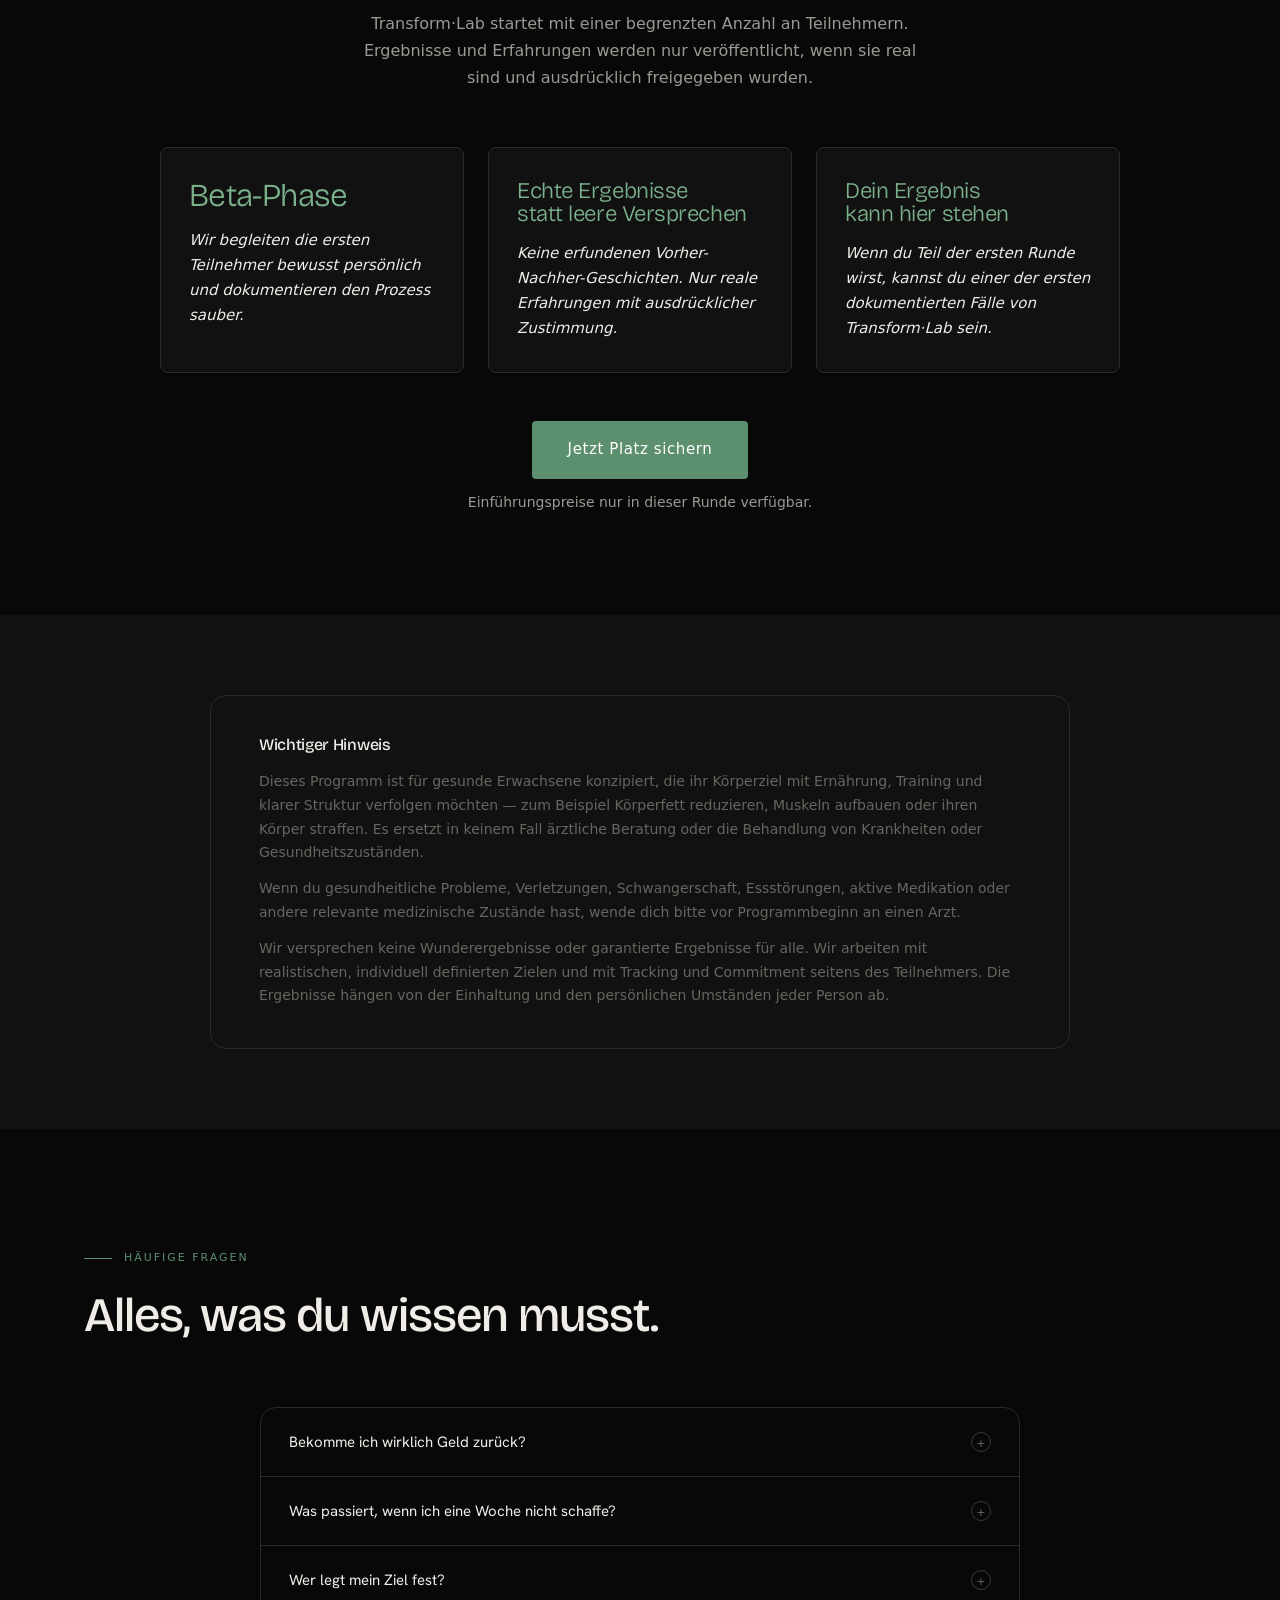
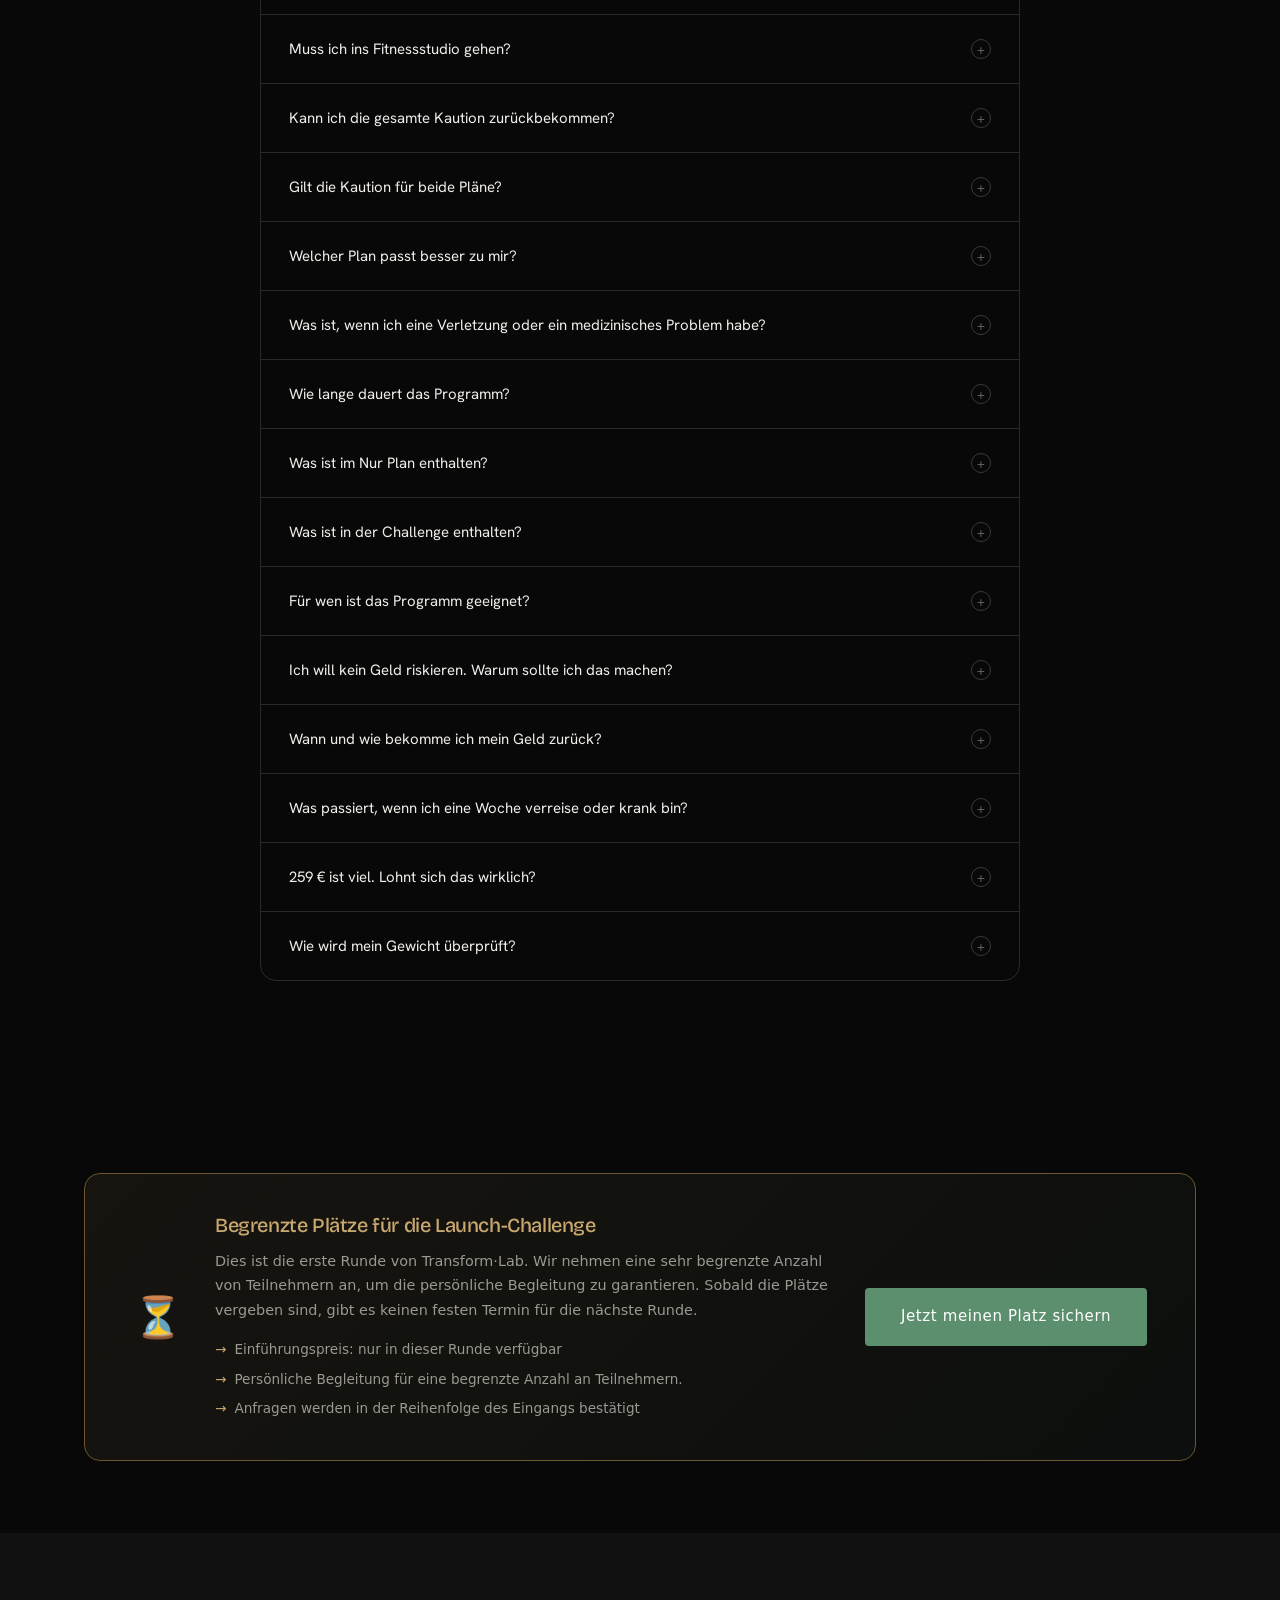
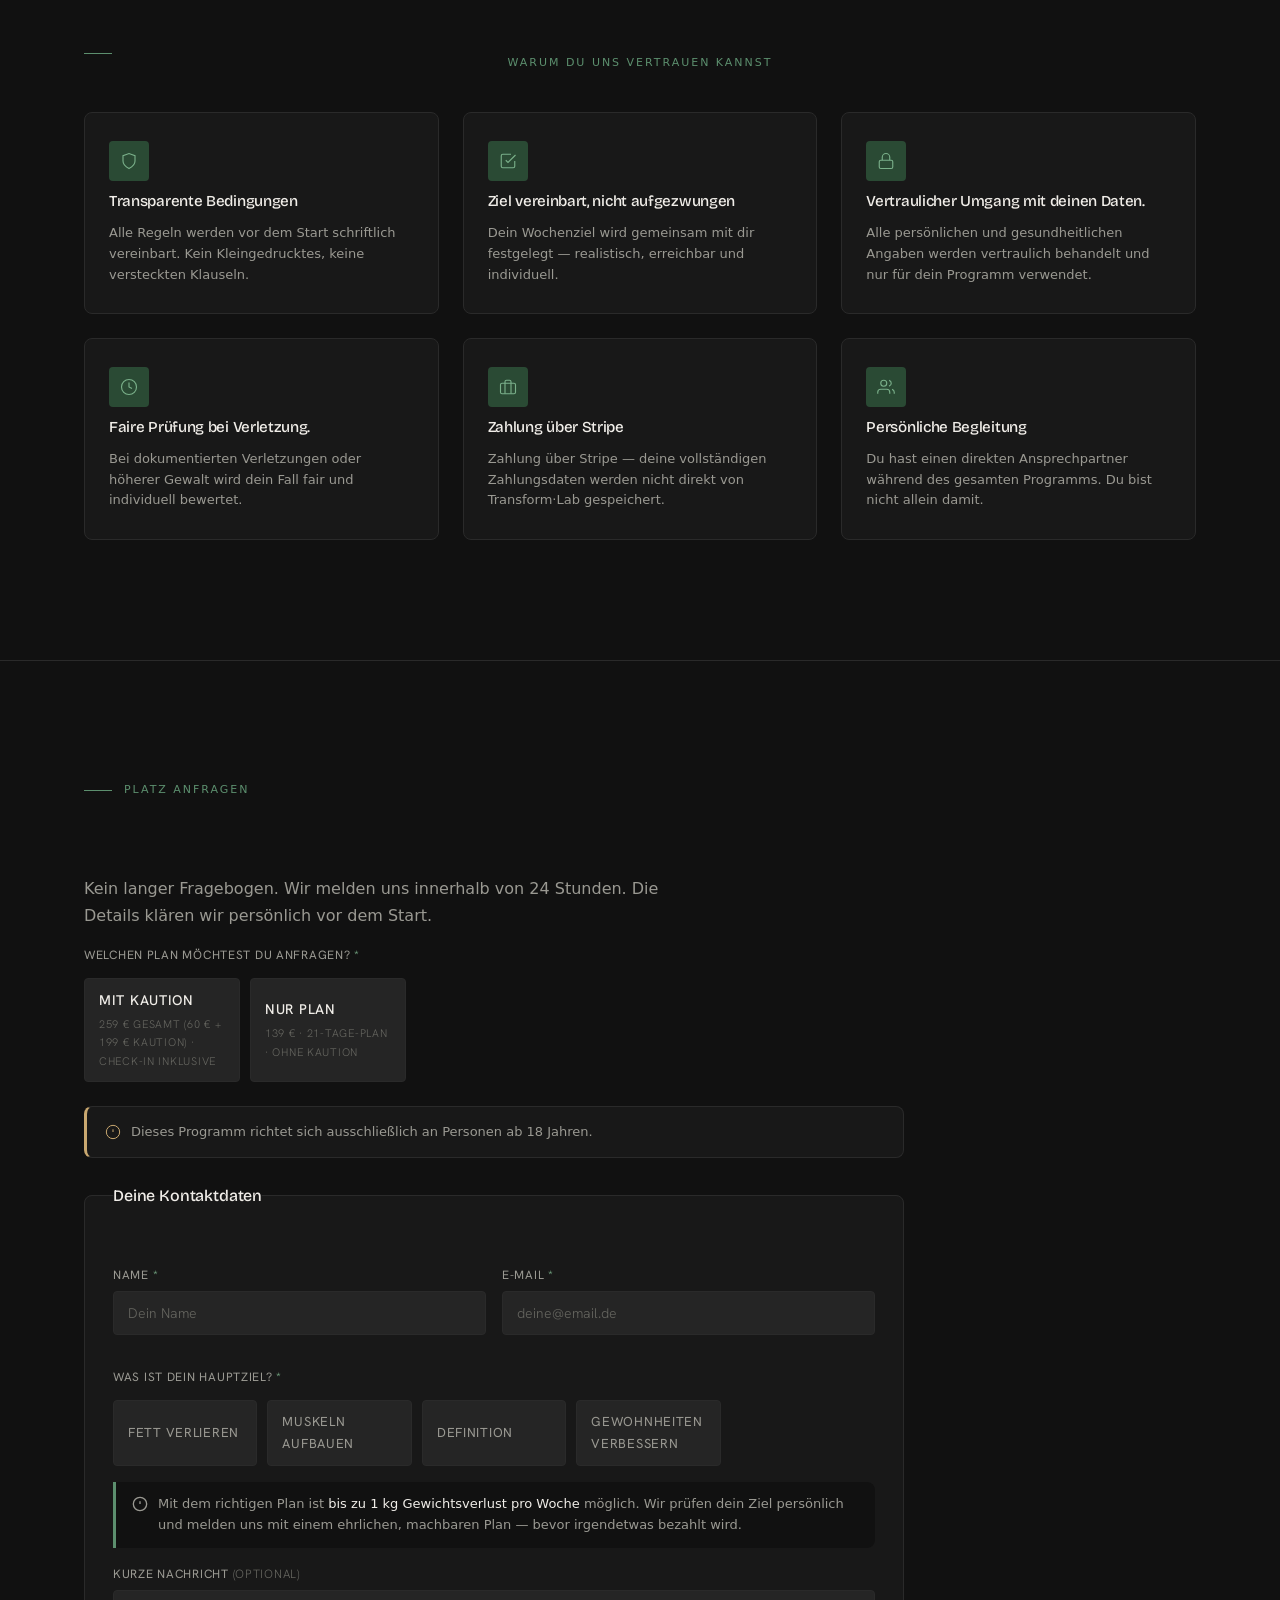
==== commit 463996a0: "Reduce legal risk: new H1, informed health consent, no auto-forfeiture Acting on the legal review's " ====
--- a/index.html
+++ b/index.html
@@ -6,7 +6,8 @@
 
   <!-- Meta Pixel (Base) + Cookie-Consent -->
   <script src="js/meta-pixel.js?v=3"></script>
-  <script src="js/consent.js?v=1"></script>
+  <script src="js/tiktok-pixel.js?v=1"></script>
+  <script src="js/consent.js?v=2"></script>
 
   <title>Transform·Lab — Wir bezahlen dich fürs Abnehmen</title>
   <meta name="description"
@@ -21,7 +22,7 @@
   <meta name="twitter:image"      content="https://www.transform-lab.de/assets/og-image.jpg">
   <link rel="canonical"           href="https://www.transform-lab.de/">
 
-  <link rel="icon" href="assets/favicon.ico" type="image/x-icon">
+  <link rel="icon" href="assets/favicon.svg" type="image/svg+xml">
 
   <link rel="preconnect" href="https://fonts.googleapis.com">
   <link rel="preconnect" href="https://fonts.gstatic.com" crossorigin>
@@ -49,12 +50,22 @@
       "name": "Gabriel Palosi",
       "email": "hallo@transform-lab.de"
     },
-    "offers": {
-      "@type": "Offer",
-      "price": "60.00",
-      "priceCurrency": "EUR",
-      "description": "Einführungspreis. Zusätzlich 199 € rückerstattbare Commitment-Kaution."
-    },
+    "offers": [
+      {
+        "@type": "Offer",
+        "name": "Nur Plan",
+        "price": "139.00",
+        "priceCurrency": "EUR",
+        "description": "Persönlicher Ernährungs- und Trainingsplan, ausgelegt auf 3 Wochen (21 Tage)."
+      },
+      {
+        "@type": "Offer",
+        "name": "Challenge mit Kaution",
+        "price": "259.00",
+        "priceCurrency": "EUR",
+        "description": "60 € Programmpreis + 199 € rückerstattbare Commitment-Kaution."
+      }
+    ],
     "serviceType": "Fitness- und Ernährungscoaching",
     "areaServed": "DE"
   }
@@ -63,6 +74,61 @@
   <style>
     *, *::before, *::after { box-sizing: border-box; margin: 0; padding: 0; }
     body { background: #080808; color: #f0ede8; font-family: system-ui, sans-serif; }
+
+    /* Trust-Bar direkt unter dem Hero (home only) */
+    .trust-bar {
+      border-bottom: 1px solid var(--border);
+      background: var(--bg);
+      padding: 18px 0;
+    }
+    .trust-bar-inner {
+      display: flex; flex-wrap: wrap; justify-content: center;
+      align-items: center; gap: 14px 32px;
+    }
+    .trust-bar-item {
+      display: inline-flex; align-items: center; gap: 9px;
+      font-size: 12.5px; letter-spacing: .04em; color: var(--text-muted);
+      white-space: nowrap;
+    }
+    .trust-bar-item svg {
+      width: 16px; height: 16px; flex-shrink: 0;
+      fill: none; stroke: var(--green); stroke-width: 1.6;
+    }
+    @media (max-width: 600px) {
+      .trust-bar-inner { gap: 12px 20px; }
+      .trust-bar-item { font-size: 11.5px; gap: 7px; }
+    }
+
+    /* Erklärt den Preis-Counter 139 -> 60 */
+    .numbers-note {
+      margin: 28px auto 0; max-width: 620px; text-align: center;
+      font-size: 13px; line-height: 1.7; color: var(--text-muted);
+    }
+    .numbers-note strong { color: var(--text); font-weight: 500; }
+
+    /* Challenge mit Kaution: nur Fett verlieren wählbar */
+    .radio-card--disabled { opacity: .38; }
+    .radio-card--disabled .radio-label { cursor: default; }
+    .objetivo-note {
+      font-size: 12px; color: var(--text-dim); line-height: 1.6;
+      margin: 10px 0 0;
+    }
+    .objetivo-note a { color: var(--green-light); text-decoration: none; }
+
+    /* Gesamtbetrag unter den Hero-Preiskarten */
+    .hero-price-total {
+      margin-top: 10px; font-size: 12.5px; color: var(--text-dim); letter-spacing: .03em;
+    }
+    .hero-price-total strong { color: var(--text-muted); font-weight: 500; }
+
+    /* "199 €" im Hero groß und in Gold hervorheben */
+    .hero-euro {
+      color: var(--gold);
+      font-size: 1.35em;
+      font-weight: 500;
+      letter-spacing: -.02em;
+      white-space: nowrap;
+    }
   </style>
 </head>
 <body>
@@ -72,7 +138,7 @@
   <header>
     <nav class="site-nav" id="siteNav" aria-label="Hauptnavigation">
       <div class="nav-inner">
-        <a href="#" class="logo">Transform<span>·</span>Lab</a>
+        <a href="#" class="logo"><img src="assets/logo.svg" alt="" class="logo-mark" style="height:20px;width:auto;vertical-align:middle;margin-right:9px">Transform<span>·</span>Lab</a>
         <a href="ueber-uns.html" class="nav-link" style="color:var(--text-muted);text-decoration:none;font-size:14px;transition:color .2s;" onmouseover="this.style.color='var(--text)'" onmouseout="this.style.color='var(--text-muted)'">Über uns</a>
         <a href="#form" class="nav-cta">Platz sichern</a>
       </div>
@@ -104,12 +170,12 @@
 
 
             <h1 id="hero-heading" class="hero-title">
-              Wir bezahlen dich<br>fürs Abnehmen.
+              Hol dir bis zu<br><span class="hero-euro">199&nbsp;€</span> zurück.
             </h1>
 
             <p class="hero-sub">
-              Tritt unserem Ernährungs- und Trainingsprogramm bei, erreiche
-              deine wöchentlichen Ziele und bekomme deine Kaution zurück,
+              Tritt unserem Ernährungs- und Trainingsprogramm bei, bleib
+              Woche für Woche dran und bekomme deine Kaution zurück,
               während du deinen Körper transformierst.
             </p>
             <p class="hero-meta">
@@ -121,6 +187,7 @@
               <a href="#form" class="btn-primary">Meinen Platz sichern</a>
               <a href="#how" class="btn-secondary">So funktioniert es</a>
             </div>
+            <p class="hero-cta-note" style="margin-top:14px;font-size:13px;color:var(--text-dim);">In 2 Minuten anfragen — unverbindlich &amp; kostenlos.</p>
 
             <div class="hero-price-cards" aria-label="Preisübersicht">
               <div class="hpc-card hpc-card--main">
@@ -134,6 +201,7 @@
                 <div class="hpc-label">Bis zu 100% rückerstattbar</div>
               </div>
             </div>
+            <p class="hero-price-total">Heute zu zahlen: <strong>259 €</strong> — davon bis zu 199 € zurück.</p>
 
             <ul class="hero-trust" aria-label="Programmgarantien">
               <li>
@@ -142,7 +210,7 @@
               </li>
               <li>
                 <svg viewBox="0 0 24 24" aria-hidden="true"><polyline points="20 6 9 17 4 12"/></svg>
-                Kaution je nach Zielerreichung rückerstattbar
+                Kaution Woche für Woche rückerstattbar
               </li>
               <li>
                 <svg viewBox="0 0 24 24" aria-hidden="true"><polyline points="20 6 9 17 4 12"/></svg>
@@ -169,14 +237,43 @@
             <div class="desc">Rückerstattbare Kaution</div>
           </li>
           <li class="number-item reveal reveal-delay-2">
-            <div class="num"><span class="num-value" data-count-from="1" data-count-to="8">8</span></div>
-            <div class="desc">Wochen — individuell</div>
+            <div class="num"><span class="num-value">1–8</span></div>
+            <div class="desc">Wochen Challenge — du wählst</div>
           </li>
           <li class="number-item reveal reveal-delay-3">
             <div class="num"><span class="num-value" data-count-from="0" data-count-to="100">100</span><span>%</span></div>
-            <div class="desc">Rückerstattbar bei Zielerreichung</div>
+            <div class="desc">Rückerstattbar, wenn du dranbleibst</div>
           </li>
         </ul>
+        <p class="numbers-note">
+          Der Plan kostet einzeln <strong>139 €</strong>. In der Challenge zahlst du dafür nur
+          <strong>60 €</strong> — plus <strong>199 € rückerstattbare Kaution</strong>, die du dir
+          Woche für Woche zurückverdienst.
+        </p>
+      </div>
+    </div>
+
+    <!-- TRUST-BAR (schnelle Vertrauenssignale direkt unter dem Hero) -->
+    <div class="trust-bar" aria-label="Vertrauenssignale">
+      <div class="container">
+        <div class="trust-bar-inner">
+          <span class="trust-bar-item">
+            <svg viewBox="0 0 24 24" aria-hidden="true"><path d="M12 22s8-4 8-10V5l-8-3-8 3v7c0 6 8 10 8 10z"/></svg>
+            DSGVO-konform
+          </span>
+          <span class="trust-bar-item">
+            <svg viewBox="0 0 24 24" aria-hidden="true"><rect x="2" y="5" width="20" height="14" rx="2"/><line x1="2" y1="10" x2="22" y2="10"/></svg>
+            Sichere Zahlung über Stripe
+          </span>
+          <span class="trust-bar-item">
+            <svg viewBox="0 0 24 24" aria-hidden="true"><path d="M9 11l3 3L22 4"/><path d="M21 12v7a2 2 0 0 1-2 2H5a2 2 0 0 1-2-2V5a2 2 0 0 1 2-2h11"/></svg>
+            Ziel vorher gemeinsam vereinbart
+          </span>
+          <span class="trust-bar-item">
+            <svg viewBox="0 0 24 24" aria-hidden="true"><path d="M3 12a9 9 0 1 0 9-9 9 9 0 0 0-6.4 2.6L3 8"/><line x1="3" y1="3" x2="3" y2="8"/><line x1="3" y1="8" x2="8" y2="8"/></svg>
+            Bis zu 199 € rückerstattbar
+          </span>
+        </div>
       </div>
     </div>
 
@@ -217,8 +314,8 @@
           <div class="story-phase" data-phase="2" data-phase-label="Woche 3–5">
             <div class="phase-number" aria-hidden="true">Phase 03</div>
             <h3>Woche 3–5</h3>
-            <p>Jede Woche zählt. Wenn du dein Wochenziel erreichst,
-               bekommst du einen Teil deiner Kaution zurück.
+            <p>Jede Woche zählt. Mit jedem vollständigen, pünktlichen
+               Check-in bekommst du einen Teil deiner Kaution zurück.
                Das System arbeitet für dich.</p>
           </div>
 
@@ -300,10 +397,10 @@
           </li>
           <li class="step reveal reveal-delay-3">
             <div class="step-num" aria-hidden="true">04</div>
-            <h3>Du erreichst dein Ziel und bekommst deine Kaution zurück</h3>
-            <p>Jede Woche, in der du dein vereinbartes Ziel erreichst,
-               bekommst du einen proportionalen Teil deiner Kaution zurück.
-               So einfach ist das.</p>
+            <h3>Du bleibst dran und bekommst deine Kaution zurück</h3>
+            <p>Jede Woche, in der du dein Check-in vollständig und pünktlich
+               einreichst, bekommst du einen proportionalen Teil deiner Kaution
+               zurück. So einfach ist das.</p>
           </li>
         </ol>
       </div>
@@ -317,6 +414,11 @@
         <p class="kaution-intro reveal reveal-delay-1">
           Du zahlst <strong>60 € für dein Programm</strong>. Die <strong>199 € sind deine rückerstattbare Kaution</strong> —
           kein verlorenes Geld, sondern dein eigenes Engagement, das du dir Woche für Woche zurückverdienst.
+          Du wählst deine Programmdauer selbst (1–8 Wochen); die 199 € verteilen sich gleichmäßig auf deine Wochen.
+        </p>
+
+        <p class="reveal reveal-delay-1" style="font-size:13px;color:var(--text-muted);margin:0 0 6px;">
+          <strong style="color:var(--green-light)">Beispiel</strong> — so sieht die Rückerstattung bei einer 8-Wochen-Challenge aus:
         </p>
 
         <div class="kaution-grid">
@@ -328,47 +430,47 @@
             </div>
             <div class="kaution-row">
               <span class="kw">Woche 1</span>
-              <span class="kc">Wochenziel erreicht</span>
+              <span class="kc">Check-in erfüllt</span>
               <span class="kr">+ 25 €</span>
             </div>
             <div class="kaution-row">
               <span class="kw">Woche 2</span>
-              <span class="kc">Wochenziel erreicht</span>
+              <span class="kc">Check-in erfüllt</span>
               <span class="kr">+ 25 €</span>
             </div>
             <div class="kaution-row">
               <span class="kw">Woche 3</span>
-              <span class="kc">Wochenziel erreicht</span>
+              <span class="kc">Check-in erfüllt</span>
               <span class="kr">+ 25 €</span>
             </div>
             <div class="kaution-row">
               <span class="kw">Woche 4</span>
-              <span class="kc">Wochenziel erreicht</span>
+              <span class="kc">Check-in erfüllt</span>
               <span class="kr">+ 25 €</span>
             </div>
             <div class="kaution-row">
               <span class="kw">Woche 5</span>
-              <span class="kc">Wochenziel erreicht</span>
+              <span class="kc">Check-in erfüllt</span>
               <span class="kr">+ 25 €</span>
             </div>
             <div class="kaution-row">
               <span class="kw">Woche 6</span>
-              <span class="kc">Wochenziel erreicht</span>
+              <span class="kc">Check-in erfüllt</span>
               <span class="kr">+ 25 €</span>
             </div>
             <div class="kaution-row">
               <span class="kw">Woche 7</span>
-              <span class="kc">Wochenziel erreicht</span>
+              <span class="kc">Check-in erfüllt</span>
               <span class="kr">+ 25 €</span>
             </div>
             <div class="kaution-row kaution-row--last">
               <span class="kw">Woche 8</span>
-              <span class="kc">Gesamtziel erreicht</span>
+              <span class="kc">Check-in erfüllt</span>
               <span class="kr">+ 24 €</span>
             </div>
             <div class="kaution-row kaution-row--total">
               <span class="kw">Gesamt</span>
-              <span class="kc">Alle Ziele erfüllt</span>
+              <span class="kc">Alle Wochen erfüllt</span>
               <span class="kr">199 € zurück</span>
             </div>
           </div>
@@ -382,7 +484,11 @@
               </li>
               <li>
                 <span class="kr-icon" aria-hidden="true">→</span>
-                <span>Wöchentliches Check-in: Foto mit Waage + Maße. Ohne Check-in = Woche nicht erfüllt</span>
+                <span>Wöchentliches Check-in: Foto der Waage + Gewicht (Fortschrittsfoto optional). Ohne Check-in = Woche nicht erfüllt</span>
+              </li>
+              <li>
+                <span class="kr-icon" aria-hidden="true">→</span>
+                <span>Dein Gewicht wird verfolgt — entscheidend für die Rückerstattung ist aber dein <strong>Check-in</strong>, nicht die Zahl auf der Waage</span>
               </li>
               <li>
                 <span class="kr-icon" aria-hidden="true">→</span>
@@ -428,13 +534,13 @@
               <div class="pc-label">Nur Plan</div>
               <h3 class="pc-title">Nur Plan</h3>
               <div class="pc-price">139<span>€</span></div>
-              <div class="pc-price-note">139 € einmalig · Flexible Alternative · Ohne Kautionssystem</div>
+              <div class="pc-price-note">139 € einmalig · 21-Tage-Plan · Ohne Kautionssystem</div>
             </div>
             <ul class="pc-list">
               <li class="pc-list-section">Enthalten:</li>
               <li class="pc-item pc-item--yes">Persönlicher Ernährungsplan</li>
               <li class="pc-item pc-item--yes">Angepasster Trainingsplan</li>
-              <li class="pc-item pc-item--yes">Start-Empfehlungen</li>
+              <li class="pc-item pc-item--yes">Lieferung innerhalb von 48 Stunden</li>
               <li class="pc-list-section pc-list-section--no">Nicht enthalten:</li>
               <li class="pc-item pc-item--no">Kein wöchentliches Check-in</li>
               <li class="pc-item pc-item--no">Keine Kaution</li>
@@ -458,7 +564,7 @@
               <div class="pc-label">Das Hauptprogramm von Transform·Lab</div>
               <h3 class="pc-title">Challenge mit Kaution</h3>
               <div class="pc-price">60<span>€</span> <small>+ 199 € Kaution</small></div>
-              <div class="pc-price-note">Das Hauptprogramm · Zeitraum nach Zielprüfung</div>
+              <div class="pc-price-note">Heute zu zahlen: 259 € · 60 € Programm + 199 € rückerstattbare Kaution</div>
             </div>
             <ul class="pc-list">
               <li class="pc-list-section">Enthalten:</li>
@@ -470,9 +576,9 @@
             </ul>
             <div class="pc-callout">
               <strong>Bis zu 199 € zurück</strong>
-              Jede erfüllte Woche bringt dir 25 € zurück — wenn du deine vereinbarten Wochenziele erreichst.
-            </div>
-            <p class="pc-microcopy">Die Kaution ist nicht der Programmpreis. Sie wird anteilig zurückgezahlt, wenn du deine vereinbarten Wochenziele erreichst.</p>
+              Jede erfüllte Woche bringt dir einen Teil deiner Kaution zurück — entscheidend ist dein vollständiges, pünktliches Check-in.
+            </div>
+            <p class="pc-microcopy">Die Kaution ist nicht der Programmpreis. Sie wird anteilig zurückgezahlt, wenn du Woche für Woche dein Check-in erfüllst.</p>
             <a href="#form" class="btn-primary pc-cta" data-plan="mit_kaution">Platz sichern</a>
           </div>
 
@@ -488,61 +594,6 @@
       </div>
     </section>
 
-    <!-- REGELN DER CHALLENGE -->
-    <section id="reglas" aria-labelledby="reglas-heading">
-      <div class="container">
-        <span class="label label-line reveal">Wie die Challenge funktioniert</span>
-        <h2 id="reglas-heading" class="reveal">Die 8 Regeln des Systems.</h2>
-        <p class="reglas-intro reveal reveal-delay-1">
-          Kein Kleingedrucktes. Dies sind die genauen Regeln des Programms,
-          damit du vom ersten Tag an weißt, worauf du dich einlässt.
-        </p>
-
-        <ol class="reglas-grid" style="list-style:none">
-          <li class="regla-card reveal">
-            <div class="regla-num" aria-hidden="true">01</div>
-            <h4>Ziel wird vor dem Start festgelegt</h4>
-            <p>Dein Gewichts- und Zeitziel wird mit dir vereinbart, bevor die Kaution aktiviert wird. Keine Überraschungen.</p>
-          </li>
-          <li class="regla-card reveal reveal-delay-1">
-            <div class="regla-num" aria-hidden="true">02</div>
-            <h4>Wöchentliches Check-in ist Pflicht</h4>
-            <p>Jede Woche schickst du ein Foto mit Waage und Maßen. Ohne Check-in gilt die Woche nicht als erfüllt.</p>
-          </li>
-          <li class="regla-card reveal reveal-delay-2">
-            <div class="regla-num" aria-hidden="true">03</div>
-            <h4>Kaution wird zu Beginn aktiviert</h4>
-            <p>Die 199 € Kaution werden zu Programmstart hinterlegt. Sie bleibt deine Kaution und wird zurückerstattet, wenn du die vereinbarten Ziele erreichst.</p>
-          </li>
-          <li class="regla-card reveal reveal-delay-3">
-            <div class="regla-num" aria-hidden="true">04</div>
-            <h4>Proportionale Rückerstattung pro Woche</h4>
-            <p>Jede erfüllte Woche erstattet einen Teil deiner Kaution. Du musst nicht bis zum Ende warten.</p>
-          </li>
-          <li class="regla-card reveal">
-            <div class="regla-num" aria-hidden="true">05</div>
-            <h4>Dein Plan gehört dir ab Tag 1</h4>
-            <p>Du erhältst deinen persönlichen Ernährungs- und Trainingsplan zu Beginn des Programms, nicht Woche für Woche.</p>
-          </li>
-          <li class="regla-card reveal reveal-delay-1">
-            <div class="regla-num" aria-hidden="true">06</div>
-            <h4>Keine Tricks bei der Messung</h4>
-            <p>Der Fortschritt wird anhand von echtem Gewicht und Maßen bewertet, nicht nach Gefühl oder wahrgenommenem Aufwand.</p>
-          </li>
-          <li class="regla-card reveal reveal-delay-2">
-            <div class="regla-num" aria-hidden="true">07</div>
-            <h4>Anpassungen bei echten Ausnahmefällen</h4>
-            <p>Bei einer dokumentierten Verletzung oder höherer Gewalt wird der Fall bewertet. Das System ist fair, nicht starr.</p>
-          </li>
-          <li class="regla-card reveal reveal-delay-3">
-            <div class="regla-num" aria-hidden="true">08</div>
-            <h4>Schaffst du alles, kostet dich die Challenge nur 60 €</h4>
-            <p>Wenn du deine vereinbarten Wochenziele erreichst, bekommst du die vollen 199 € zurück. Deine tatsächlichen Kosten: das Programm.</p>
-          </li>
-        </ol>
-      </div>
-    </section>
-
     <!-- PRAXISBEISPIEL -->
     <section id="example" aria-labelledby="example-heading">
       <div class="container">
@@ -569,7 +620,7 @@
               </div>
               <div class="timeline-content">
                 <div class="timeline-week">Wochen 1–2 geschafft</div>
-                <p class="timeline-desc">Du erreichst dein Wochenziel. Du hast −1 kg. Du bekommst ca. 25 € pro Woche zurück.</p>
+                <p class="timeline-desc">Du bleibst dran: Check-ins pünktlich, −1 kg auf der Waage. Du bekommst ca. 25 € pro Woche zurück.</p>
                 <div class="timeline-amount">Zurückbekommen: ~50 €</div>
               </div>
             </li>
@@ -630,7 +681,6 @@
             <p class="summary-foot">
               Ziele, Beträge und Bedingungen können je nach Person variieren.
               Alles wird individuell vor dem Start festgelegt.
-              Bei Muskelaufbau oder Körperstraffung werden Wochenziele individuell definiert und nicht nur am Gewicht gemessen.
             </p>
           </aside>
         </div>
@@ -642,7 +692,7 @@
       <div class="container">
         <span class="label label-line reveal">Was in der Challenge enthalten ist</span>
         <h2 id="includes-heading" class="reveal">Was in der Challenge enthalten ist.</h2>
-        <p class="includes-note reveal reveal-delay-1">Der Nur Plan für 139 € enthält Ernährungsplan, Trainingsplan und Start-Empfehlungen — ohne wöchentliches Check-in, ohne Kaution und ohne Rückerstattung.</p>
+        <p class="includes-note reveal reveal-delay-1">Der Nur Plan für 139 € läuft über 3 Wochen: Ernährungsplan für 21 Tage + Trainingsplan mit deinen gewählten Trainingstagen pro Woche — ohne wöchentliches Check-in, ohne Kaution und ohne Rückerstattung.</p>
 
         <ul class="includes-grid" style="list-style:none">
           <li class="include-card reveal">
@@ -668,13 +718,6 @@
           </li>
           <li class="include-card reveal">
             <div class="include-icon" aria-hidden="true">
-              <svg viewBox="0 0 24 24"><line x1="18" y1="20" x2="18" y2="10"/><line x1="12" y1="20" x2="12" y2="4"/><line x1="6" y1="20" x2="6" y2="14"/></svg>
-            </div>
-            <h4>Zahlen, die nicht lügen</h4>
-            <p>Gewicht und Maße — objektiv, jede Woche. Du weißt genau, was sich verändert hat. Kein Schätzen, kein Raten.</p>
-          </li>
-          <li class="include-card reveal reveal-delay-1">
-            <div class="include-icon" aria-hidden="true">
               <svg viewBox="0 0 24 24"><circle cx="12" cy="12" r="3"/><path d="M12 2v3M12 19v3M4.22 4.22l2.12 2.12M17.66 17.66l2.12 2.12M2 12h3M19 12h3M4.22 19.78l2.12-2.12M17.66 6.34l2.12-2.12"/></svg>
             </div>
             <h4>Der Plan wächst mit dir</h4>
@@ -695,13 +738,6 @@
             <p>Von Tag 1 bis zur letzten Woche hast du einen direkten Ansprechpartner. Wir verschwinden nicht, nachdem wir dir den Plan übergeben haben.</p>
           </li>
           <li class="include-card reveal reveal-delay-1">
-            <div class="include-icon" aria-hidden="true">
-              <svg viewBox="0 0 24 24"><path d="M12 2l3.09 6.26L22 9.27l-5 4.87 1.18 6.88L12 17.77l-6.18 3.25L7 14.14 2 9.27l6.91-1.01L12 2z"/></svg>
-            </div>
-            <h4>Wenn du nicht willst — das System will für dich</h4>
-            <p>Echte Verantwortlichkeit: das wöchentliche Check-in, die Kaution, der Plan. Du brauchst nicht jeden Tag Lust — du brauchst das System.</p>
-          </li>
-          <li class="include-card reveal reveal-delay-2">
             <div class="include-icon" aria-hidden="true">
               <svg viewBox="0 0 24 24"><path d="M20.84 4.61a5.5 5.5 0 0 0-7.78 0L12 5.67l-1.06-1.06a5.5 5.5 0 0 0-7.78 7.78l1.06 1.06L12 21.23l7.78-7.78 1.06-1.06a5.5 5.5 0 0 0 0-7.78z"/></svg>
             </div>
@@ -734,28 +770,6 @@
         </div>
 
         <div class="testimonials-stack reveal reveal-delay-2">
-          <div class="testimonial-card">
-            <div class="testimonial-stars">★★★★★</div>
-            <p class="testimonial-text">„Ich habe in 8 Wochen 6 kg abgenommen und meine gesamte Kaution zurückbekommen. Das System hat mich an Tagen motiviert, an denen ich es sonst aufgegeben hätte."</p>
-            <div class="testimonial-author">
-              <div class="testimonial-avatar">L</div>
-              <div>
-                <strong>Laura M.</strong>
-                <span>Challenge mit Kaution · München</span>
-              </div>
-            </div>
-          </div>
-          <div class="testimonial-card">
-            <div class="testimonial-stars">★★★★★</div>
-            <p class="testimonial-text">„Der Plan war genau auf mich zugeschnitten. Endlich kein Copy-Paste aus dem Internet, sondern etwas das wirklich funktioniert."</p>
-            <div class="testimonial-author">
-              <div class="testimonial-avatar">T</div>
-              <div>
-                <strong>Thomas K.</strong>
-                <span>Nur Plan · Berlin</span>
-              </div>
-            </div>
-          </div>
           <!-- Reseña form -->
           <div class="testimonial-card review-form-card reveal reveal-delay-3">
             <p style="font-size:.85rem;color:var(--text-muted);margin-bottom:16px;font-weight:500;">Hast du Transform·Lab ausprobiert? Teile deine Erfahrung:</p>
@@ -855,122 +869,6 @@
           <div class="elige-panel-glow elige-panel-glow--right" aria-hidden="true"></div>
         </div>
 
-      </div>
-    </section>
-
-    <!-- VORTEILE -->
-    <section id="benefits" aria-labelledby="benefits-heading">
-      <div class="container">
-        <span class="label label-line reveal">Vorteile</span>
-        <h2 id="benefits-heading" class="reveal">Was du mit der Challenge erreichst.</h2>
-        <p class="reveal" style="font-size:13px;color:var(--text-dim);max-width:560px;margin-bottom:48px">
-          Der Nur Plan bietet klare Struktur — Ernährungsplan, Trainingsplan und Start-Empfehlungen — ohne Kautionssystem und ohne wöchentliches Tracking.
-        </p>
-
-        <ul class="benefits-grid" style="list-style:none">
-          <li class="benefit-item reveal">
-            <div class="benefit-check" aria-hidden="true">↗</div>
-            <h4>Du meinst es diesmal ernst</h4>
-            <p>Wenn dein eigenes Geld im Spiel ist, verändert sich dein Commitment-Level. Nicht weil jemand es sagt — weil du es spürst.</p>
-          </li>
-          <li class="benefit-item reveal reveal-delay-1">
-            <div class="benefit-check" aria-hidden="true">↗</div>
-            <h4>Disziplin ohne Willenskraft</h4>
-            <p>Du brauchst keine Motivation, die jeden Morgen neu entsteht. Das System hält dich auf Kurs — auch wenn du es nicht willst.</p>
-          </li>
-          <li class="benefit-item reveal reveal-delay-2">
-            <div class="benefit-check" aria-hidden="true">↗</div>
-            <h4>Keine vagen Pläne mehr</h4>
-            <p>„Ab Montag" gibt es nicht mehr. Du hast ein konkretes Ziel, einen klaren Plan und ein Check-in, das zählt.</p>
-          </li>
-          <li class="benefit-item reveal reveal-delay-3">
-            <div class="benefit-check" aria-hidden="true">↗</div>
-            <h4>Du weißt jeden Montag, woran du bist</h4>
-            <p>Echte Zahlen, echte Maße. Kein Gefühl, kein Schätzen — du siehst schwarz auf weiß, was sich verändert hat.</p>
-          </li>
-          <li class="benefit-item reveal">
-            <div class="benefit-check" aria-hidden="true">↗</div>
-            <h4>Jede Woche bringt dir Geld zurück</h4>
-            <p>Das Erreichen deiner Ziele hat eine konkrete, greifbare Belohnung. Bis zu 199 € — nicht irgendwann, sondern Woche für Woche.</p>
-          </li>
-          <li class="benefit-item reveal reveal-delay-1">
-            <div class="benefit-check" aria-hidden="true">↗</div>
-            <h4>Endlich ein Plan, bei dem du nicht alles umkrempeln musst</h4>
-            <p>Kein generisches Template. Alles — Ernährung, Training, Tempo — wird an dein Leben angepasst, nicht umgekehrt.</p>
-          </li>
-          <li class="benefit-item reveal reveal-delay-2">
-            <div class="benefit-check" aria-hidden="true">↗</div>
-            <h4>Nicht 8 Wochen überleben — eine andere Version von dir werden</h4>
-            <p>Körperlich, mental und in den Gewohnheiten. Das ist keine Challenge zum Abhaken — das ist eine Veränderung, die bleibt.</p>
-          </li>
-          <li class="benefit-item reveal reveal-delay-3">
-            <div class="benefit-check" aria-hidden="true">↗</div>
-            <h4>Jemand achtet darauf, dass du nicht aufgibst</h4>
-            <p>Wöchentliches Check-in, persönlicher Kontakt, Anpassungen bei Bedarf. Du bist nicht allein — und du kannst dich nicht einfach verstecken.</p>
-          </li>
-        </ul>
-      </div>
-    </section>
-
-    <!-- VERGLEICH -->
-    <section id="comparison" aria-labelledby="comparison-heading">
-      <div class="container">
-        <span class="label label-line reveal">Vergleich</span>
-        <h2 id="comparison-heading" class="reveal">Der Unterschied liegt im System.</h2>
-
-        <div class="comparison-grid">
-          <div class="comparison-col col-them reveal">
-            <div class="comparison-header">Traditionelle Diät</div>
-            <ul class="comparison-items" style="list-style:none">
-              <li class="comparison-item">
-                <div class="ci-icon" aria-hidden="true">✕</div>
-                <p>Du startest motiviert, aber ohne echte Struktur</p>
-              </li>
-              <li class="comparison-item">
-                <div class="ci-icon" aria-hidden="true">✕</div>
-                <p>Kein wöchentliches Tracking, keine Rechenschaftspflicht</p>
-              </li>
-              <li class="comparison-item">
-                <div class="ci-icon" aria-hidden="true">✕</div>
-                <p>Du gibst auf, wenn die Ausreden kommen</p>
-              </li>
-              <li class="comparison-item">
-                <div class="ci-icon" aria-hidden="true">✕</div>
-                <p>Niemand misst deinen Fortschritt objektiv</p>
-              </li>
-              <li class="comparison-item">
-                <div class="ci-icon" aria-hidden="true">✕</div>
-                <p>Du verlierst dein Geld, auch wenn du es nicht schaffst</p>
-              </li>
-            </ul>
-          </div>
-
-          <div class="comparison-col col-ours reveal reveal-delay-2">
-            <div class="comparison-header">Unser System</div>
-            <ul class="comparison-items" style="list-style:none">
-              <li class="comparison-item">
-                <div class="ci-icon" aria-hidden="true">✓</div>
-                <p>Du hast ein klares, realistisches Ziel vom ersten Tag an</p>
-              </li>
-              <li class="comparison-item">
-                <div class="ci-icon" aria-hidden="true">✓</div>
-                <p>Wöchentliches Tracking, das deinen echten Fortschritt misst</p>
-              </li>
-              <li class="comparison-item">
-                <div class="ci-icon" aria-hidden="true">✓</div>
-                <p>Eine Kaution, die dich über die Motivation hinaus committet hält</p>
-              </li>
-              <li class="comparison-item">
-                <div class="ci-icon" aria-hidden="true">✓</div>
-                <p>Jede Woche zählt. Jeder Fortschritt wird belohnt</p>
-              </li>
-              <li class="comparison-item">
-                <div class="ci-icon" aria-hidden="true">✓</div>
-                <p>Wenn du es schaffst, bekommst du dein Geld zurück. Das System arbeitet für dich</p>
-              </li>
-            </ul>
-          </div>
-        </div>
       </div>
     </section>
 
@@ -1065,9 +963,11 @@
             </button>
             <div class="faq-answer" id="faq-answer-1" role="region">
               <div class="faq-answer-inner">
-                Ja. Wenn du die vereinbarten Wochenziele erreichst, bekommst du den
-                proportionalen Teil deiner Kaution für diese Woche zurück.
-                Wenn du das gesamte Programm abschließt, kannst du bis zu 199 € zurückbekommen.
+                Ja. Für jede Woche, in der du dein Check-in vollständig und pünktlich
+                einreichst, bekommst du den Kautionsanteil dieser Woche zurück. Dein
+                Gewicht wird zur Fortschrittskontrolle festgehalten — entscheidend für
+                die Rückerstattung ist dein Check-in. Wenn du das gesamte Programm
+                durchziehst, bekommst du bis zu 199 € zurück.
               </div>
             </div>
           </div>
@@ -1079,9 +979,11 @@
             </button>
             <div class="faq-answer" id="faq-answer-2" role="region">
               <div class="faq-answer-inner">
-                Der Kautions-Anteil der nicht erfüllten Woche wird nicht zurückerstattet.
-                Das restliche Programm bleibt aktiv und du kannst weiterhin die Kaution
-                der verbleibenden Wochen zurückbekommen.
+                Eine Woche gilt nur dann als nicht erfüllt, wenn dein Check-in fehlt,
+                unvollständig ist oder zu spät kommt — nicht, weil die Waage mal nicht
+                mitspielt. Der Kautionsanteil einer nicht erfüllten Woche wird nicht
+                zurückerstattet. Das restliche Programm bleibt aktiv und du kannst
+                weiterhin die Kaution der verbleibenden Wochen zurückbekommen.
               </div>
             </div>
           </div>
@@ -1122,8 +1024,8 @@
             </button>
             <div class="faq-answer" id="faq-answer-5" role="region">
               <div class="faq-answer-inner">
-                Ja. Wenn du alle vereinbarten Ziele während des Programms erreichst,
-                kannst du bis zu den vollen 199 € Kaution zurückbekommen.
+                Ja. Wenn du in jeder Woche dein Check-in vollständig und pünktlich
+                einreichst, bekommst du die vollen 199 € Kaution zurück.
                 Deine tatsächlichen Endkosten wären nur der Programmpreis: 60 €.
               </div>
             </div>
@@ -1138,7 +1040,7 @@
               <div class="faq-answer-inner">
                 Nein. Die Kaution gilt nur für die Challenge mit Kaution. Wenn du ohne Kaution starten möchtest,
                 kannst du den Nur Plan für 139 € wählen. Bei der Challenge ist die Kaution ein wesentlicher
-                Teil des Systems, weil sie dein Commitment über 8 Wochen sichtbar macht.
+                Teil des Systems, weil sie dein Commitment während der gesamten Challenge sichtbar macht.
               </div>
             </div>
           </div>
@@ -1151,7 +1053,7 @@
             <div class="faq-answer" id="faq-answer-6b" role="region">
               <div class="faq-answer-inner">
                 Wenn du einfach einen klaren Ernährungs- und Trainingsplan möchtest, ist der Nur Plan die flexible Option.
-                Wenn du nicht nur starten, sondern über 8 Wochen verbindlich dranbleiben willst,
+                Wenn du nicht nur starten, sondern über deine gesamte Challenge verbindlich dranbleiben willst,
                 ist die Challenge mit Kaution das Hauptprogramm von Transform·Lab.
               </div>
             </div>
@@ -1178,9 +1080,9 @@
             </button>
             <div class="faq-answer" id="faq-answer-8" role="region">
               <div class="faq-answer-inner">
-                Das Hauptbeispiel umfasst 8 Wochen, aber die Dauer kann
-                je nach Ziel der Person angepasst werden. Wir legen es
-                gemeinsam in der Erstbewertung fest.
+                Du wählst die Dauer selbst — zwischen 1 und 8 Wochen. Die 199 €
+                Kaution verteilen sich gleichmäßig auf deine Wochen. Dein Ziel und
+                die passende Dauer legen wir gemeinsam in der Erstbewertung fest.
               </div>
             </div>
           </div>
@@ -1192,9 +1094,13 @@
             </button>
             <div class="faq-answer" id="faq-answer-9a" role="region">
               <div class="faq-answer-inner">
-                Der Nur Plan enthält deinen persönlichen Ernährungsplan, einen angepassten
-                Trainingsplan und Start-Empfehlungen. Er enthält kein wöchentliches Check-in,
-                keine Kaution und keine Rückerstattung.
+                Der Nur Plan läuft über 3 Wochen (21 Tage): Du erhältst einen Ernährungsplan
+                für alle 21 Tage sowie einen Trainingsplan mit so vielen Trainingstagen pro
+                Woche, wie du im Formular auswählst — z. B. 3 Tage pro Woche = 9 Trainingseinheiten.
+                Die Lieferung erfolgt innerhalb von 48 Stunden nach Zahlungseingang.
+                Der Nur Plan enthält kein wöchentliches Check-in, keine Kaution und keine
+                Rückerstattung — bei Fragen zu deinem Plan kannst du uns aber jederzeit
+                per E-Mail erreichen.
               </div>
             </div>
           </div>
@@ -1235,10 +1141,11 @@
             </button>
             <div class="faq-answer" id="faq-answer-10" role="region">
               <div class="faq-answer-inner">
-                Die Kaution ist bewusst als Commitment gedacht. Du kannst sie anteilig zurückbekommen,
-                wenn du deine vereinbarten Wochenziele erreichst. Wenn du Wochenziele nicht erfüllst
-                oder Check-ins verpasst, wird der jeweilige Anteil nicht zurückerstattet. Deshalb
-                besprechen wir Ziel, Ablauf und Bedingungen vor dem Start klar mit dir.
+                Die Kaution ist bewusst als Commitment gedacht. Du bekommst sie anteilig
+                zurück, indem du jede Woche dein Check-in einreichst — etwas, das komplett
+                in deiner Hand liegt. Nur wenn du Check-ins verpasst, wird der jeweilige
+                Anteil nicht zurückerstattet. Deshalb besprechen wir Ziel, Ablauf und
+                Bedingungen vor dem Start klar mit dir.
               </div>
             </div>
           </div>
@@ -1250,10 +1157,11 @@
             </button>
             <div class="faq-answer" id="faq-answer-11" role="region">
               <div class="faq-answer-inner">
-                Nach jeder erfüllten Woche werden 25 € (Woche 8: 24 €) auf dasselbe
-                Zahlungsmittel zurückgebucht, mit dem du bezahlt hast. Die Auszahlung
-                erfolgt innerhalb von 14 Werktagen nach Programmende oder auf Anfrage
-                nach jeder abgeschlossenen Woche.
+                Nach jeder erfüllten Woche wird dein Wochenanteil der Kaution
+                (199 € geteilt durch deine gewählten Wochen) über Stripe auf dasselbe
+                Zahlungsmittel zurückgebucht. Die Bearbeitung erfolgt innerhalb von
+                3 Werktagen; je nach Bank kann die Gutschrift 5–10 Werktage dauern.
+                Auf Wunsch zahlen wir die Kaution stattdessen gesammelt am Ende aus.
               </div>
             </div>
           </div>
@@ -1265,10 +1173,11 @@
             </button>
             <div class="faq-answer" id="faq-answer-12" role="region">
               <div class="faq-answer-inner">
-                Bei einer dokumentierten Erkrankung oder höherer Gewalt wird
-                die betroffene Woche individuell bewertet — wir sind fair, nicht
-                starr. Eine Reise allein gilt nicht als Ausnahme: das Programm ist
-                so gestaltet, dass es auch unterwegs umsetzbar ist.
+                Bei einer dokumentierten Erkrankung oder Verletzung (z. B. ärztliches
+                Attest) kannst du pausieren — die Woche wird verschoben, nicht als nicht
+                erfüllt gewertet (max. 2 Wochen, das Programm verlängert sich). Eine Reise
+                allein gilt nicht als Ausnahme: das Programm ist so gestaltet, dass es
+                auch unterwegs umsetzbar ist.
               </div>
             </div>
           </div>
@@ -1284,6 +1193,23 @@
                 nicht der Preis. Wenn du deine Ziele erreichst, zahlst du am Ende
                 nur 60 €. Vergleiche das mit einem Monat Fitnessstudio ohne Plan,
                 ohne Begleitung und ohne Ergebnis.
+              </div>
+            </div>
+          </div>
+
+          <div class="faq-item" role="listitem">
+            <button class="faq-question" aria-expanded="false" aria-controls="faq-answer-14">
+              Wie wird mein Gewicht überprüft?
+              <span class="faq-icon" aria-hidden="true">+</span>
+            </button>
+            <div class="faq-answer" id="faq-answer-14" role="region">
+              <div class="faq-answer-inner">
+                Jede Woche schickst du bis Montag 23:59 Uhr ein Foto deiner Waage
+                mit dem aktuellen Gewicht. Damit die Zahlen vergleichbar sind, wiegst
+                du dich immer gleich: dieselbe Waage, morgens, nüchtern, nach dem
+                Toilettengang. Ein Fortschrittsfoto des Körpers ist freiwillig.
+                Dein Gewicht dient der Fortschrittskontrolle — die Rückerstattung
+                hängt von deinem pünktlichen Check-in ab.
               </div>
             </div>
           </div>
@@ -1392,14 +1318,14 @@
                 <input type="radio" name="plan" value="mit_kaution" id="plan-kaution" required>
                 <span class="radio-label">
                   <strong>Mit Kaution</strong>
-                  <small>60 € + 199 € · Check-in inklusive</small>
+                  <small>259 € gesamt (60 € + 199 € Kaution) · Check-in inklusive</small>
                 </span>
               </label>
               <label class="radio-card radio-card--plan">
                 <input type="radio" name="plan" value="nur_plan" id="plan-nur">
                 <span class="radio-label">
                   <strong>Nur Plan</strong>
-                  <small>139 € einmalig · Ohne Kaution</small>
+                  <small>139 € · 21-Tage-Plan · Ohne Kaution</small>
                 </span>
               </label>
             </div>
@@ -1445,6 +1371,11 @@
                   <span class="radio-label">Gewohnheiten verbessern</span>
                 </label>
               </div>
+              <p class="objetivo-note" id="objetivoKautionNote" hidden>
+                Die Challenge mit Kaution gibt es aktuell nur für das Ziel <strong>„Fett verlieren"</strong> —
+                dein Fortschritt wird über dein Gewicht verfolgt. Für Muskelaufbau, Definition oder
+                Gewohnheiten empfehlen wir den <strong>Nur Plan</strong>.
+              </p>
             </div>
 
             <div class="form-notice" style="display:flex;gap:10px;align-items:flex-start;background:var(--surface);border-left:3px solid var(--green);border-radius:0 8px 8px 0;padding:12px 16px;margin-bottom:16px;font-size:13px;color:var(--text-muted);line-height:1.6;">
@@ -1510,11 +1441,11 @@
               <div class="form-row form-row--2">
                 <div class="form-group">
                   <label for="f-gewicht">Aktuelles Gewicht (kg) <span class="form-required">*</span></label>
-                  <input type="number" id="f-gewicht" name="gewicht_aktuell" placeholder="z.B. 85" min="40" max="200">
+                  <input type="number" id="f-gewicht" name="gewicht_aktuell" placeholder="z.B. 85" min="40" max="250">
                 </div>
                 <div class="form-group">
                   <label for="f-zielgewicht">Zielgewicht (kg) <span class="form-required">*</span></label>
-                  <input type="number" id="f-zielgewicht" name="gewicht_ziel" placeholder="z.B. 78" min="40" max="200">
+                  <input type="number" id="f-zielgewicht" name="gewicht_ziel" placeholder="z.B. 78" min="40" max="250">
                 </div>
               </div>
 
@@ -1602,41 +1533,58 @@
           <!-- RECHTLICHER HINWEIS + BUTTON -->
           <div class="form-footer">
             <div class="form-consent-group">
-              <p class="form-consent-label">Einwilligung Gesundheitsdaten <span style="color:var(--green-light);font-size:11px">(Pflichtfeld)</span></p>
-              <label class="form-checkbox" id="f-salud-consent-wrap">
-                <input type="checkbox" name="salud_einwilligung" id="f-salud-consent" required>
-                <span class="checkbox-custom" aria-hidden="true"></span>
-                <span class="checkbox-label">
-                  Ich willige ausdrücklich ein, dass Transform·Lab meine gesundheitsbezogenen Angaben
-                  (Gewicht, Verletzungen, Erkrankungen, Medikamente) gemäß Art. 9 Abs. 2 lit. a DSGVO
-                  ausschließlich zur Erstellung meines persönlichen Programms verarbeitet.
-                  Diese Einwilligung kann ich jederzeit widerrufen.
-                </span>
-              </label>
-            </div>
-
-            <div class="form-consent-group">
-              <p class="form-consent-label">Medizinischer Hinweis <span style="color:var(--green-light);font-size:11px">(Pflichtfeld)</span></p>
-              <label class="form-checkbox">
-              <input type="checkbox" name="aviso_medico" id="f-aviso" required>
-              <span class="checkbox-custom" aria-hidden="true"></span>
-              <span class="checkbox-label">
-                Ich habe gelesen und verstehe, dass Transform·Lab keine professionelle
-                ärztliche Beratung ersetzt. Wenn ich einen Gesundheitszustand habe,
-                werde ich vor Beginn meinen Arzt konsultieren.
-              </span>
-            </label>
-            </div>
-
-            <div class="form-consent-group">
-              <p class="form-consent-label">AGB &amp; Widerrufsrecht <span style="color:var(--green-light);font-size:11px">(Pflichtfeld)</span></p>
+              <p class="form-consent-label">AGB &amp; Datenschutz <span style="color:var(--green-light);font-size:11px">(Pflichtfeld)</span></p>
               <label class="form-checkbox" id="f-agb-wrap">
                 <input type="checkbox" name="agb_akzeptiert" id="f-agb" required>
                 <span class="checkbox-custom" aria-hidden="true"></span>
                 <span class="checkbox-label">
-                  Ich habe die <a href="agb.html" target="_blank" style="color:var(--green-light)">Allgemeinen Geschäftsbedingungen</a> gelesen und akzeptiere sie.
-                  Ich habe die <a href="widerruf.html" target="_blank" style="color:var(--green-light)">Widerrufsbelehrung</a> zur Kenntnis genommen
-                  und verstehe, dass mein Widerrufsrecht bei vollständig erbrachter Dienstleistung erlischt.
+                  Ich habe die <a href="agb.html" target="_blank" style="color:var(--green-light)">AGB</a> und die
+                  <a href="datenschutz.html" target="_blank" style="color:var(--green-light)">Datenschutzerklärung</a>
+                  gelesen und akzeptiere sie.
+                </span>
+              </label>
+            </div>
+
+            <div class="form-consent-group">
+              <p class="form-consent-label">Gesundheitsbezogene Daten <span style="color:var(--green-light);font-size:11px">(Pflichtfeld)</span></p>
+              <label class="form-checkbox">
+                <input type="checkbox" name="gesundheitsdaten_einwilligung" id="f-salud-consent" required>
+                <span class="checkbox-custom" aria-hidden="true"></span>
+                <span class="checkbox-label">
+                  Ich willige ausdrücklich ein, dass Transform·Lab meine gesundheitsbezogenen Angaben
+                  (u. a. Gewicht, Verletzungen, Erkrankungen, Medikamente) gemäß Art. 9 Abs. 2 lit. a DSGVO
+                  ausschließlich zur Erstellung und Begleitung meines persönlichen Plans verarbeitet —
+                  auch mithilfe KI-gestützter Dienste (u. a. OpenAI), wobei die Verarbeitung teilweise
+                  außerhalb der EU (u. a. USA) auf Grundlage geeigneter Garantien erfolgt. Einzelheiten
+                  in der <a href="datenschutz.html" target="_blank" style="color:var(--green-light)">Datenschutzerklärung</a>.
+                  Diese Einwilligung kann ich jederzeit mit Wirkung für die Zukunft widerrufen.
+                </span>
+              </label>
+            </div>
+
+            <div class="form-consent-group">
+              <p class="form-consent-label">Beginn vor Ablauf der Widerrufsfrist <span style="color:var(--green-light);font-size:11px">(Pflichtfeld)</span></p>
+              <label class="form-checkbox">
+                <input type="checkbox" name="widerruf_verzicht" id="f-widerruf" required>
+                <span class="checkbox-custom" aria-hidden="true"></span>
+                <span class="checkbox-label">
+                  Ich verlange ausdrücklich, dass Transform·Lab bereits vor Ablauf der 14-tägigen
+                  <a href="widerruf.html" target="_blank" style="color:var(--green-light)">Widerrufsfrist</a>
+                  mit der Erstellung meines Plans beginnt. Mir ist bekannt, dass mein Widerrufsrecht
+                  mit vollständiger Erbringung der Leistung erlischt.
+                </span>
+              </label>
+            </div>
+
+            <div class="form-consent-group">
+              <p class="form-consent-label">Medizinischer Hinweis <span style="color:var(--green-light);font-size:11px">(Pflichtfeld)</span></p>
+              <label class="form-checkbox">
+                <input type="checkbox" name="aviso_medico" id="f-aviso" required>
+                <span class="checkbox-custom" aria-hidden="true"></span>
+                <span class="checkbox-label">
+                  Ich habe gelesen und verstehe, dass Transform·Lab keine professionelle
+                  ärztliche Beratung ersetzt. Wenn ich einen Gesundheitszustand habe,
+                  werde ich vor Beginn meinen Arzt konsultieren.
                 </span>
               </label>
             </div>
@@ -1678,7 +1626,7 @@
           </h2>
           <p class="reveal reveal-delay-1">
             Jede Woche ohne Struktur ist eine weitere Woche im selben Kreislauf.
-            Tritt der Challenge bei, erreiche deine vereinbarten Ziele und bekomme
+            Tritt der Challenge bei, bleib Woche für Woche dran und bekomme
             deine Kaution zurück. Klare Struktur. Messbarer Fortschritt. Echte Veränderung.
           </p>
           <div class="final-cta-buttons reveal reveal-delay-2">
@@ -1717,7 +1665,7 @@
         &nbsp;·&nbsp;
         <a href="agb.html" style="color:var(--text-muted)">AGB</a>
         &nbsp;·&nbsp;
-        <a href="widerruf.html" style="color:var(--text-muted)">Widerruf</a>
+        <a href="widerruf.html" style="color:var(--text-muted)">Vertrag widerrufen</a>
       </p>
       <p style="font-size:11px;max-width:500px;line-height:1.6">
         Die Ergebnisse können variieren. Das Programm ersetzt keine professionelle
@@ -1727,7 +1675,7 @@
     </div>
   </footer>
 
-  <script src="js/main.js?v=28"></script>
+  <script src="js/main.js?v=29"></script>
   <script>
     (function(){
       var stars = document.querySelectorAll('#starRating span');
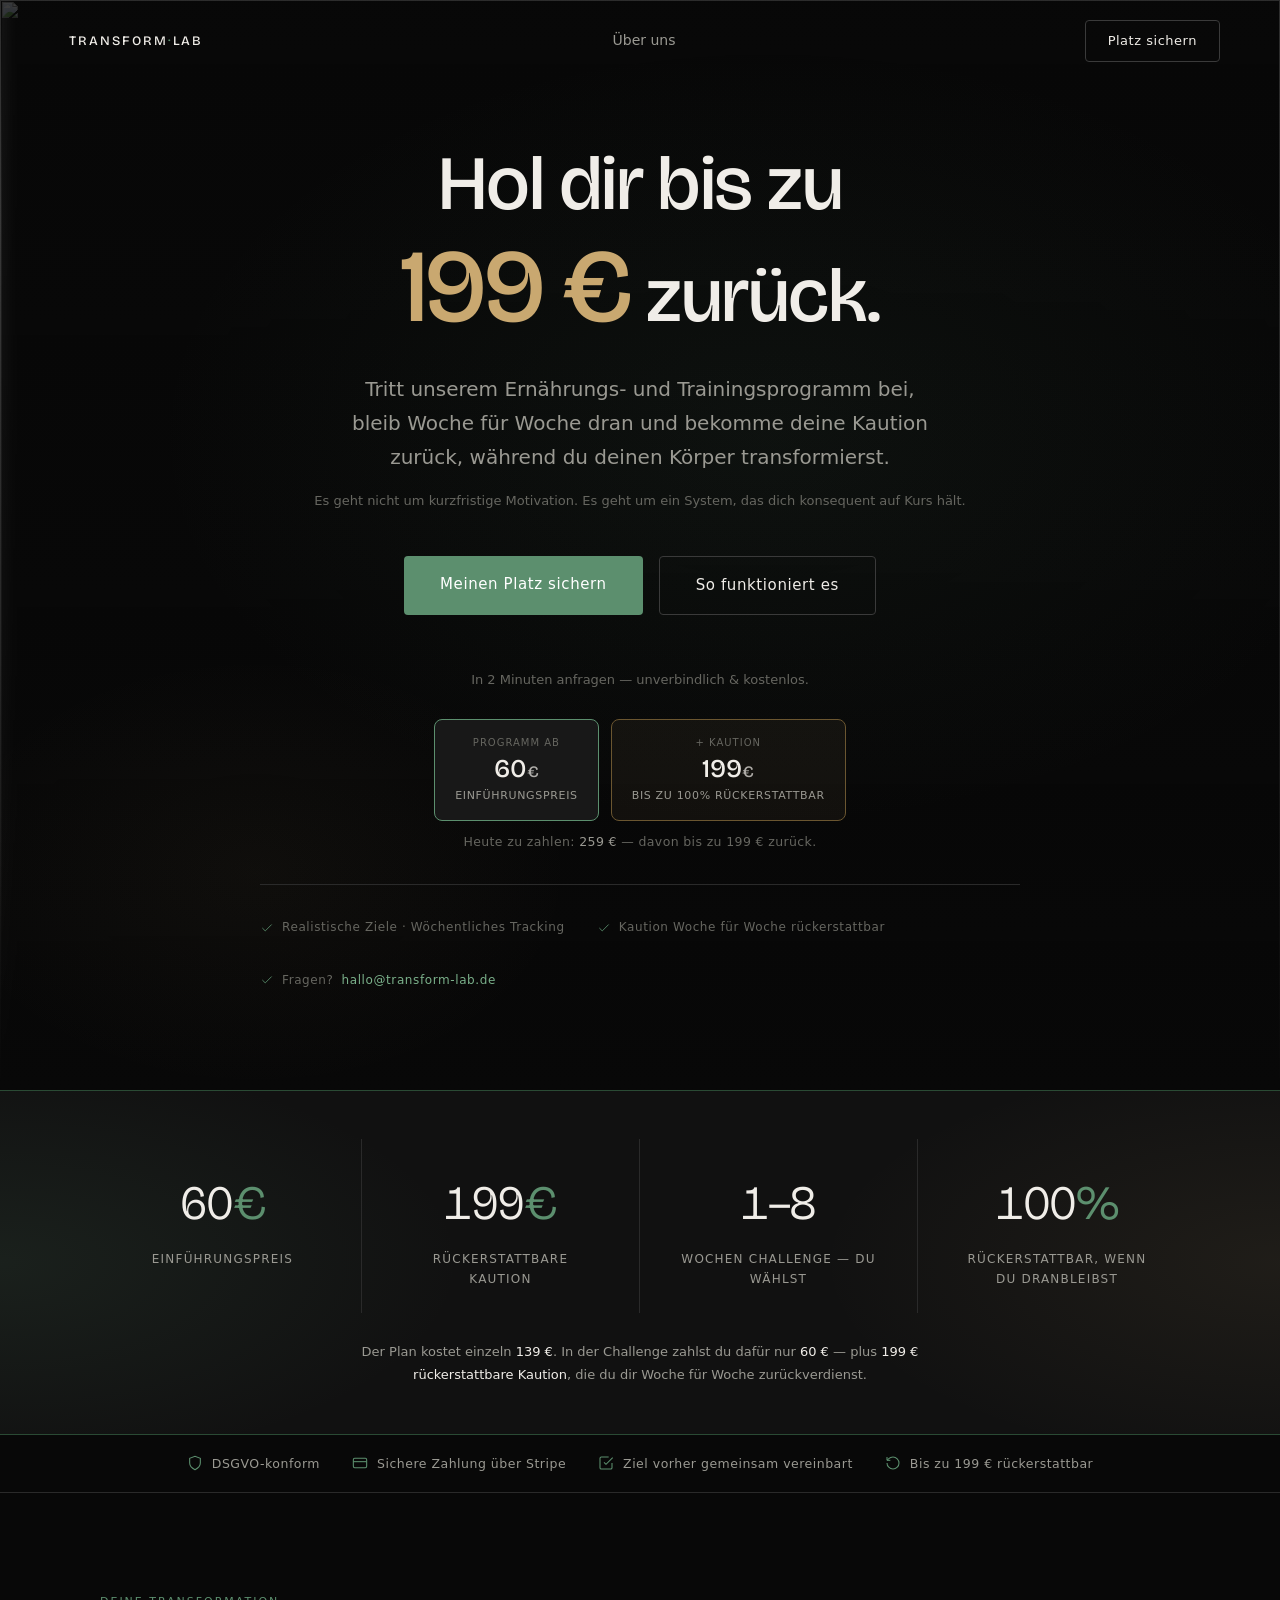
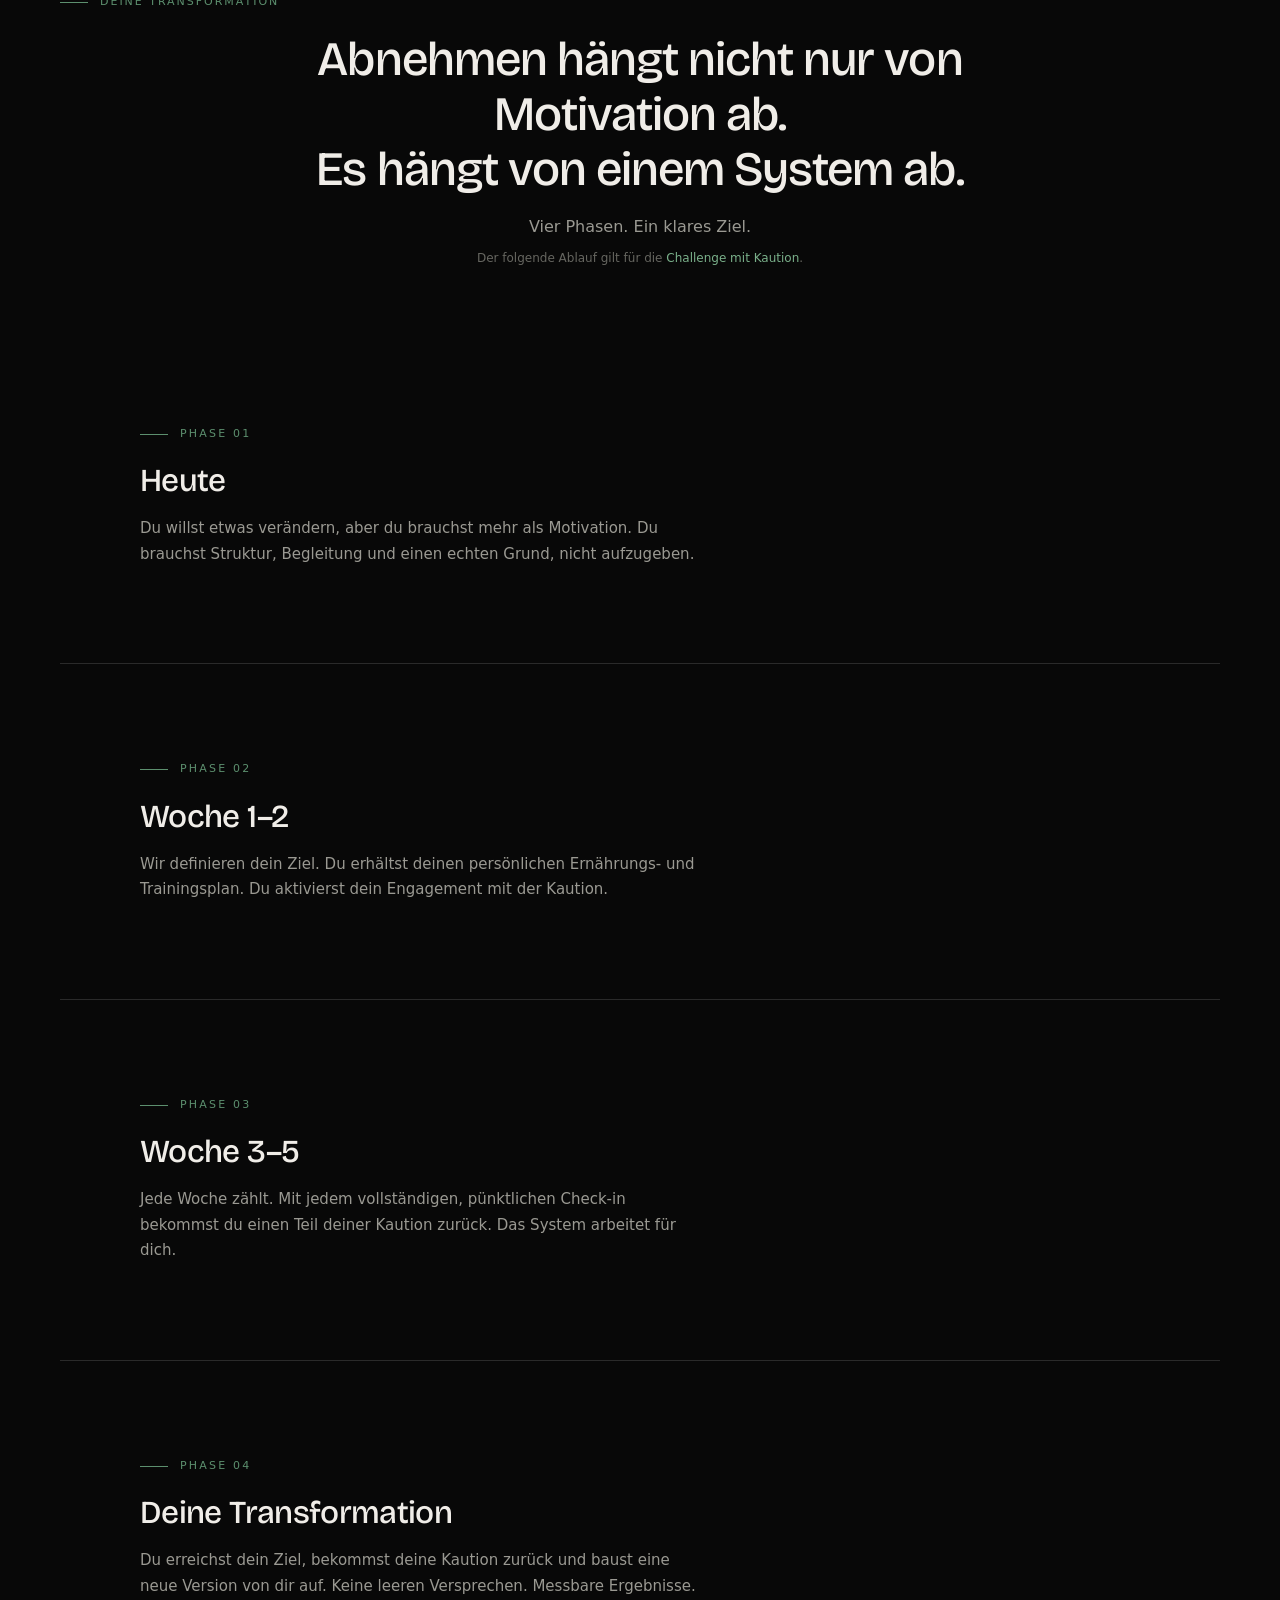
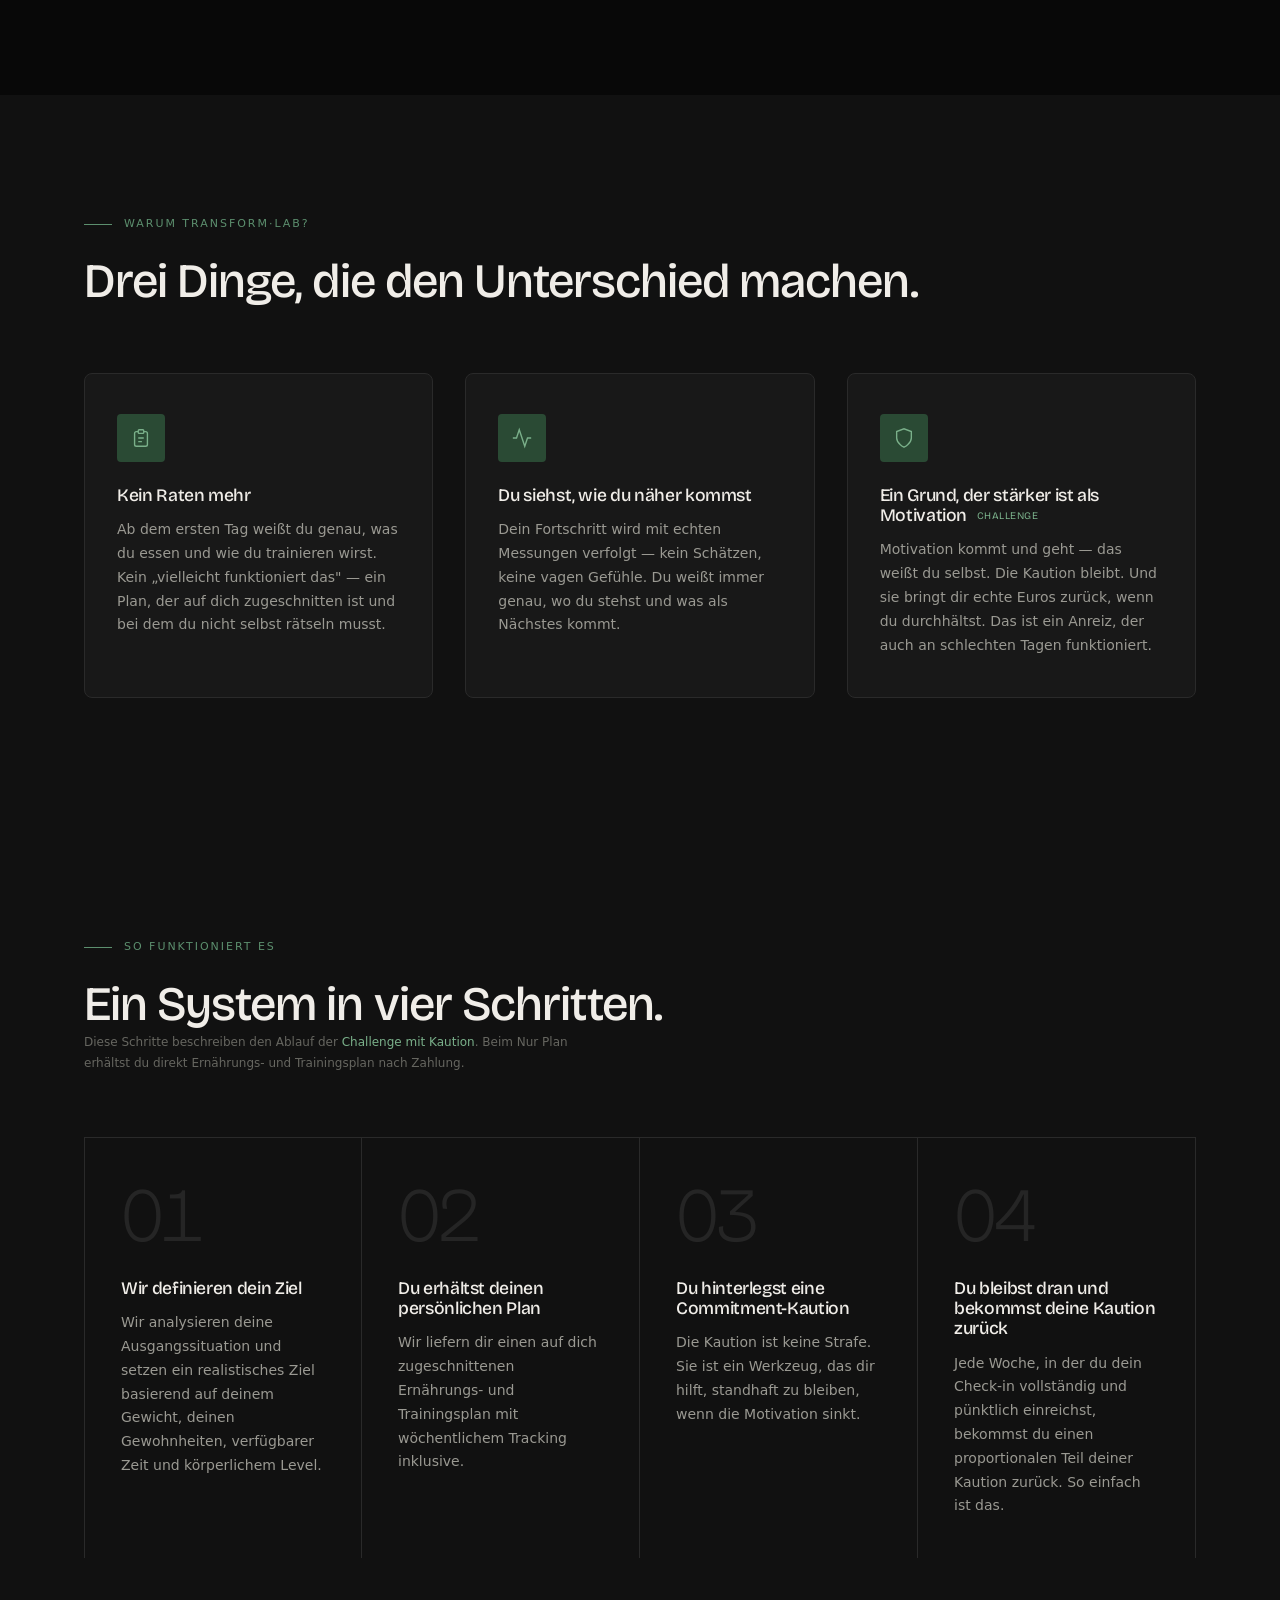
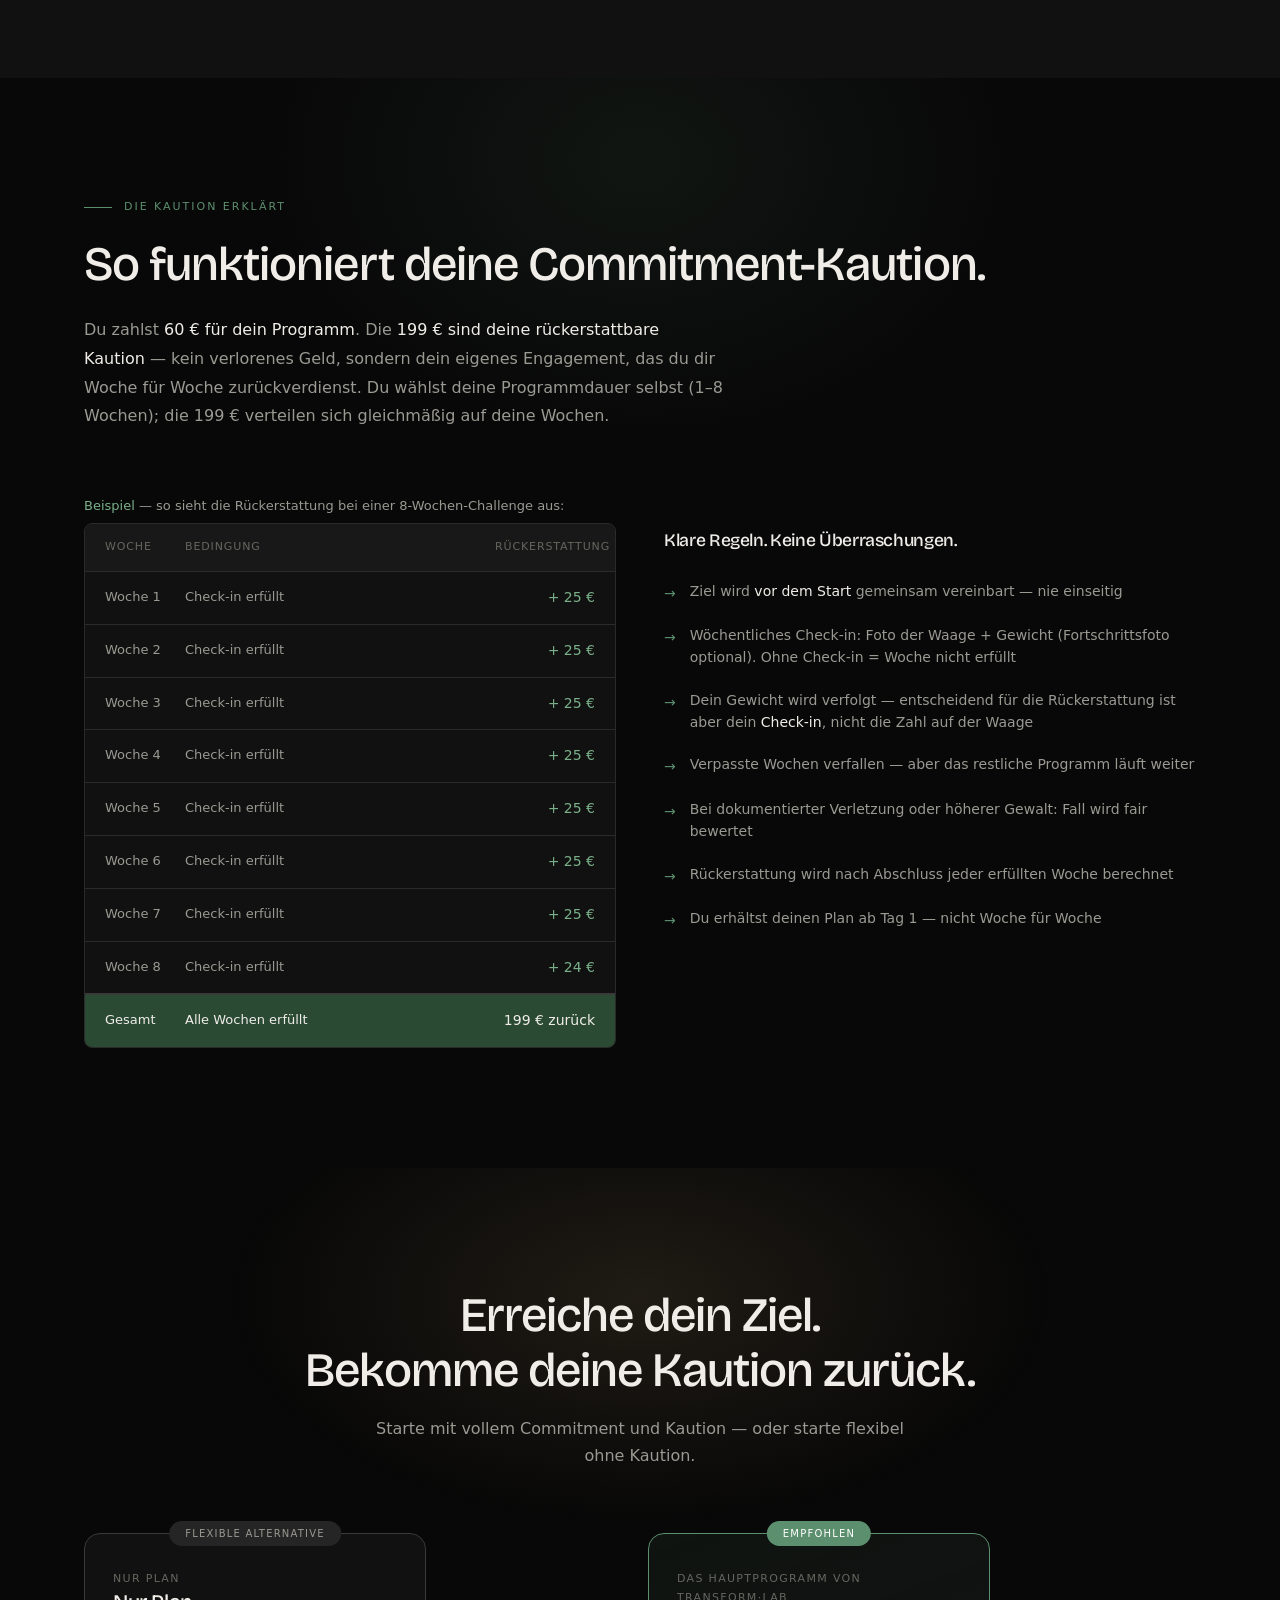
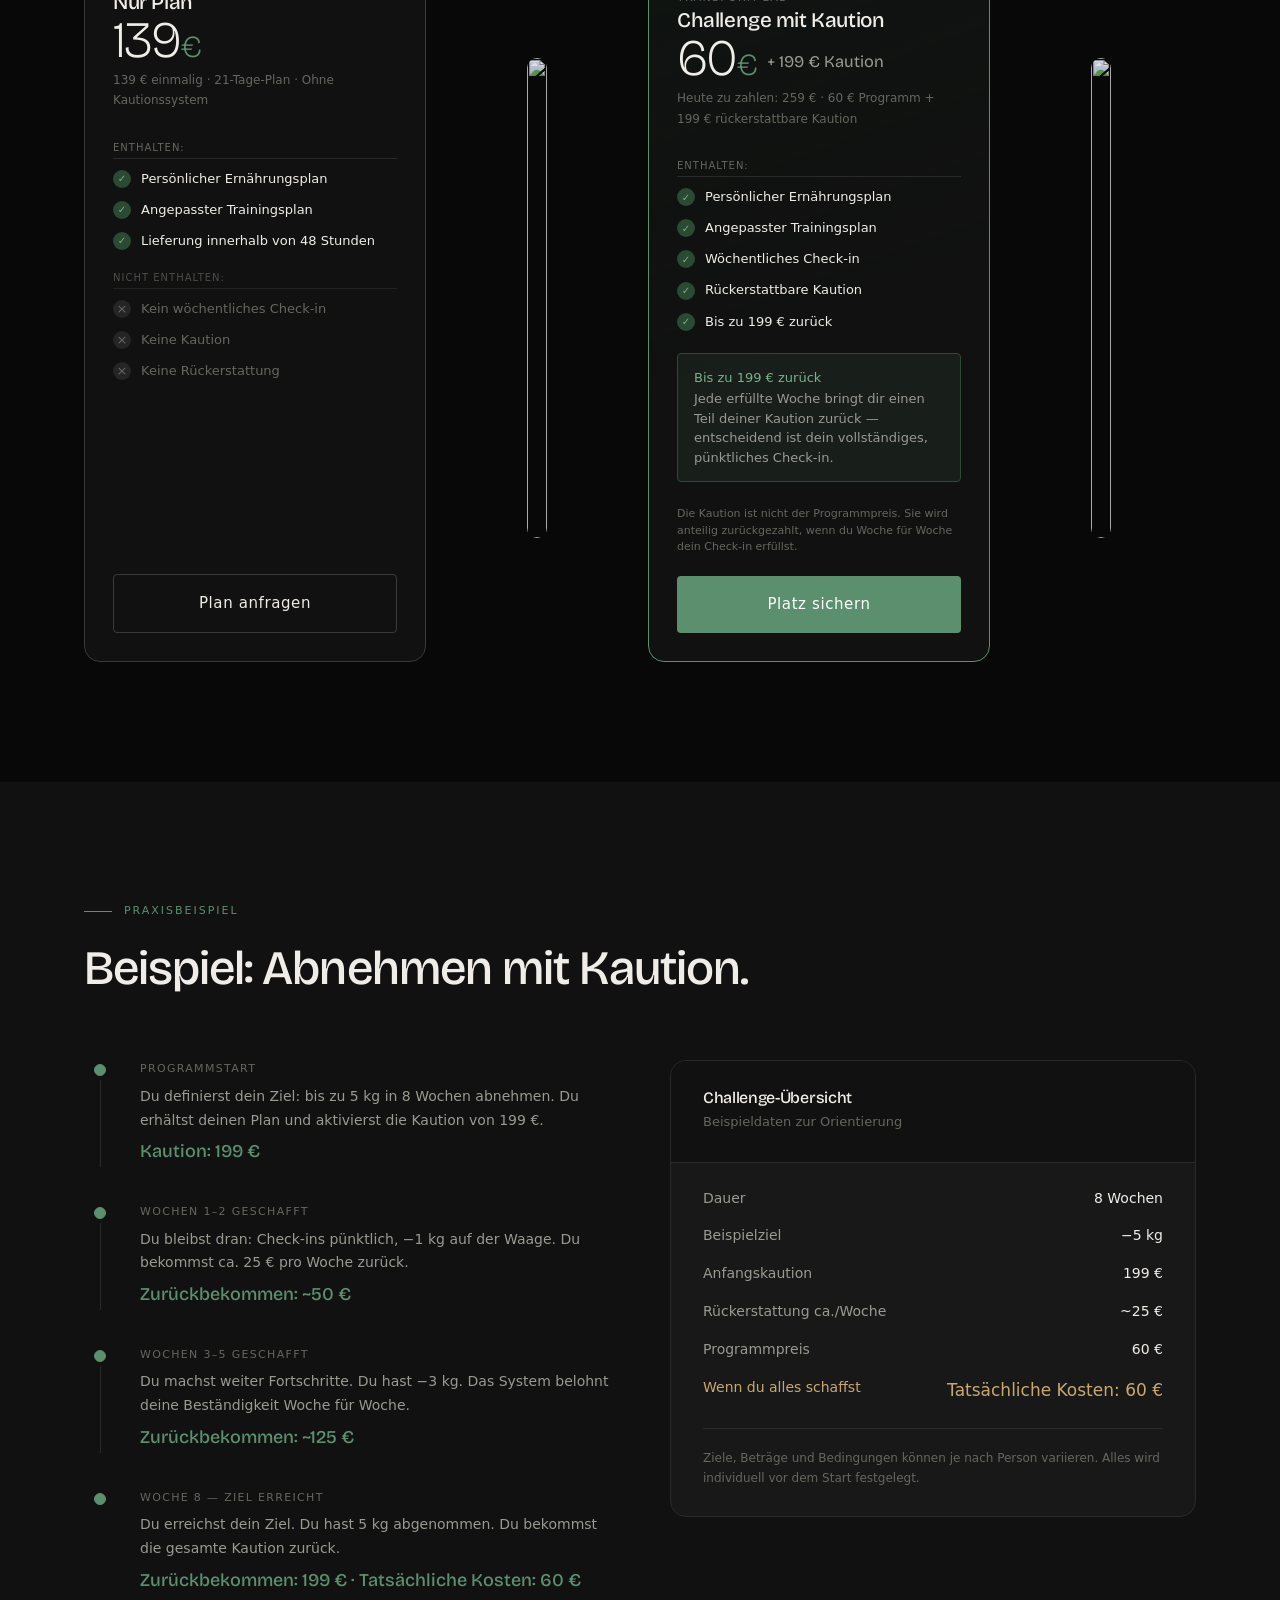
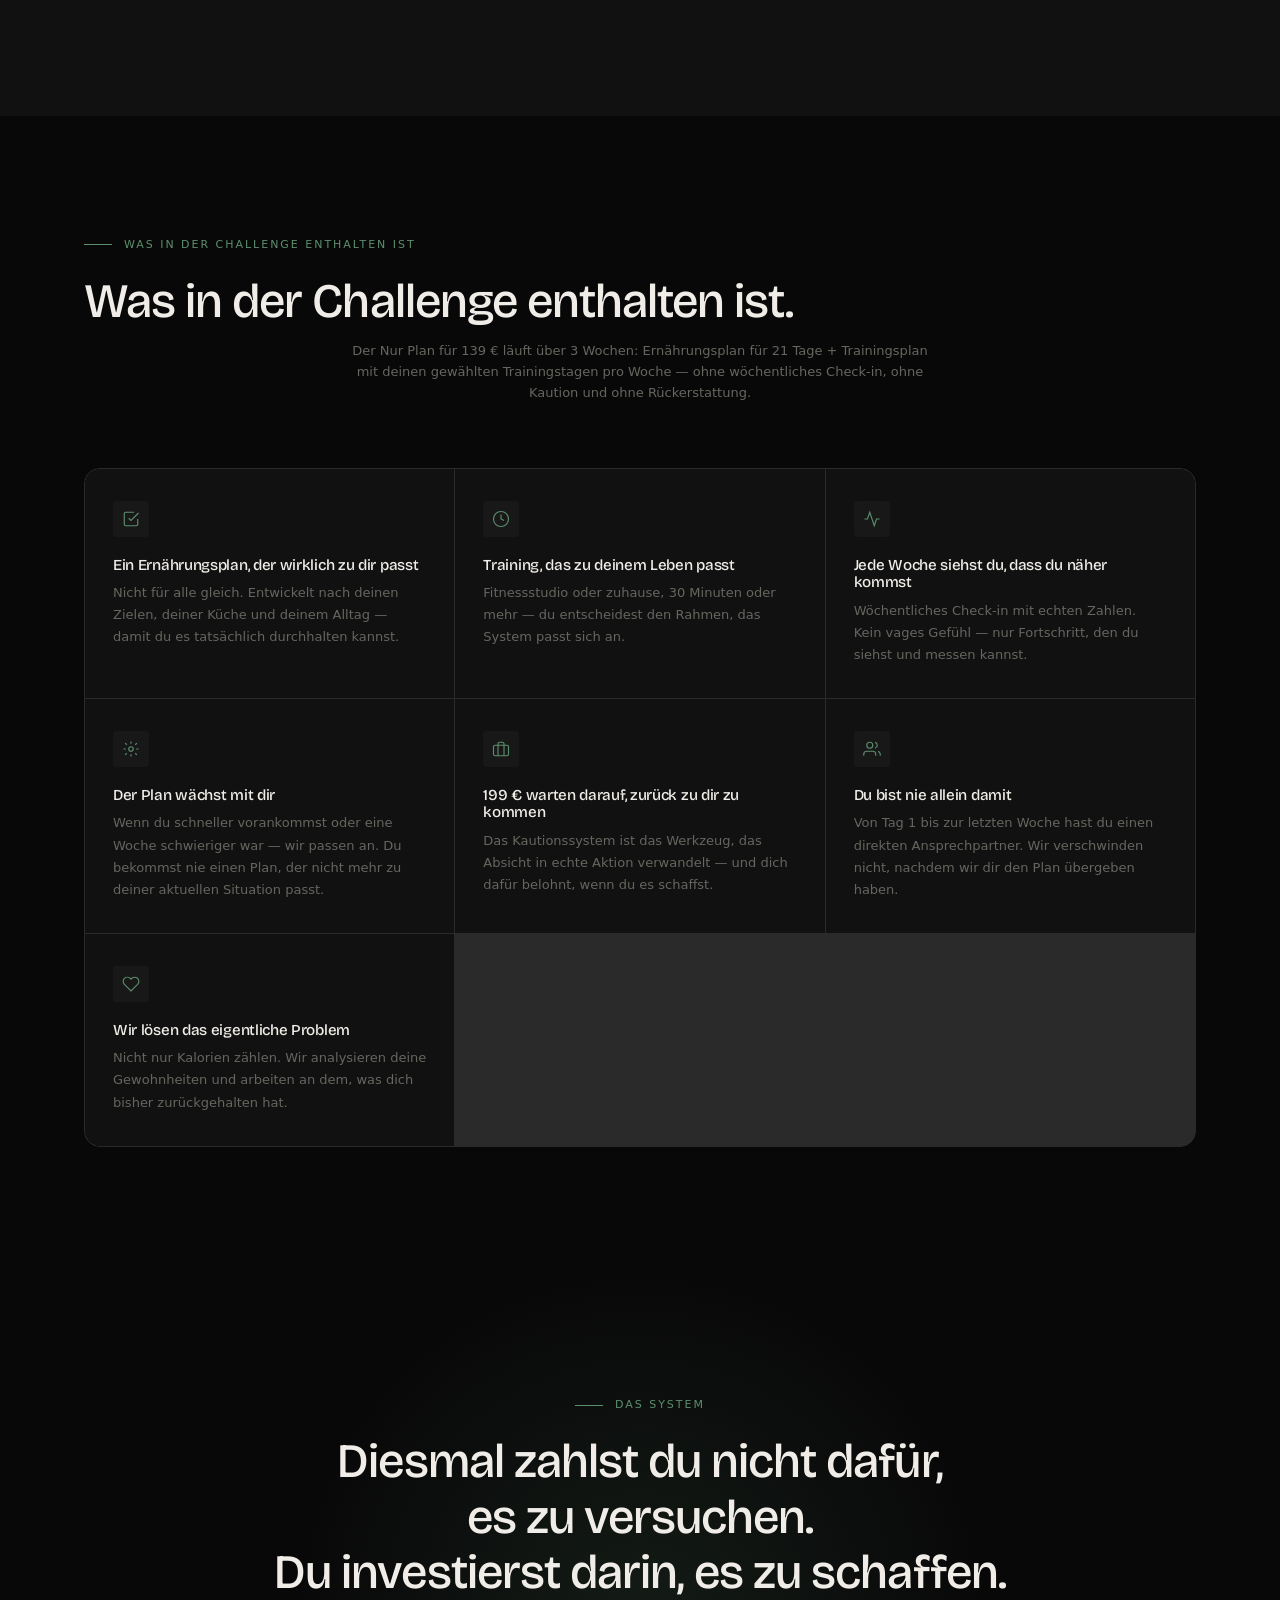
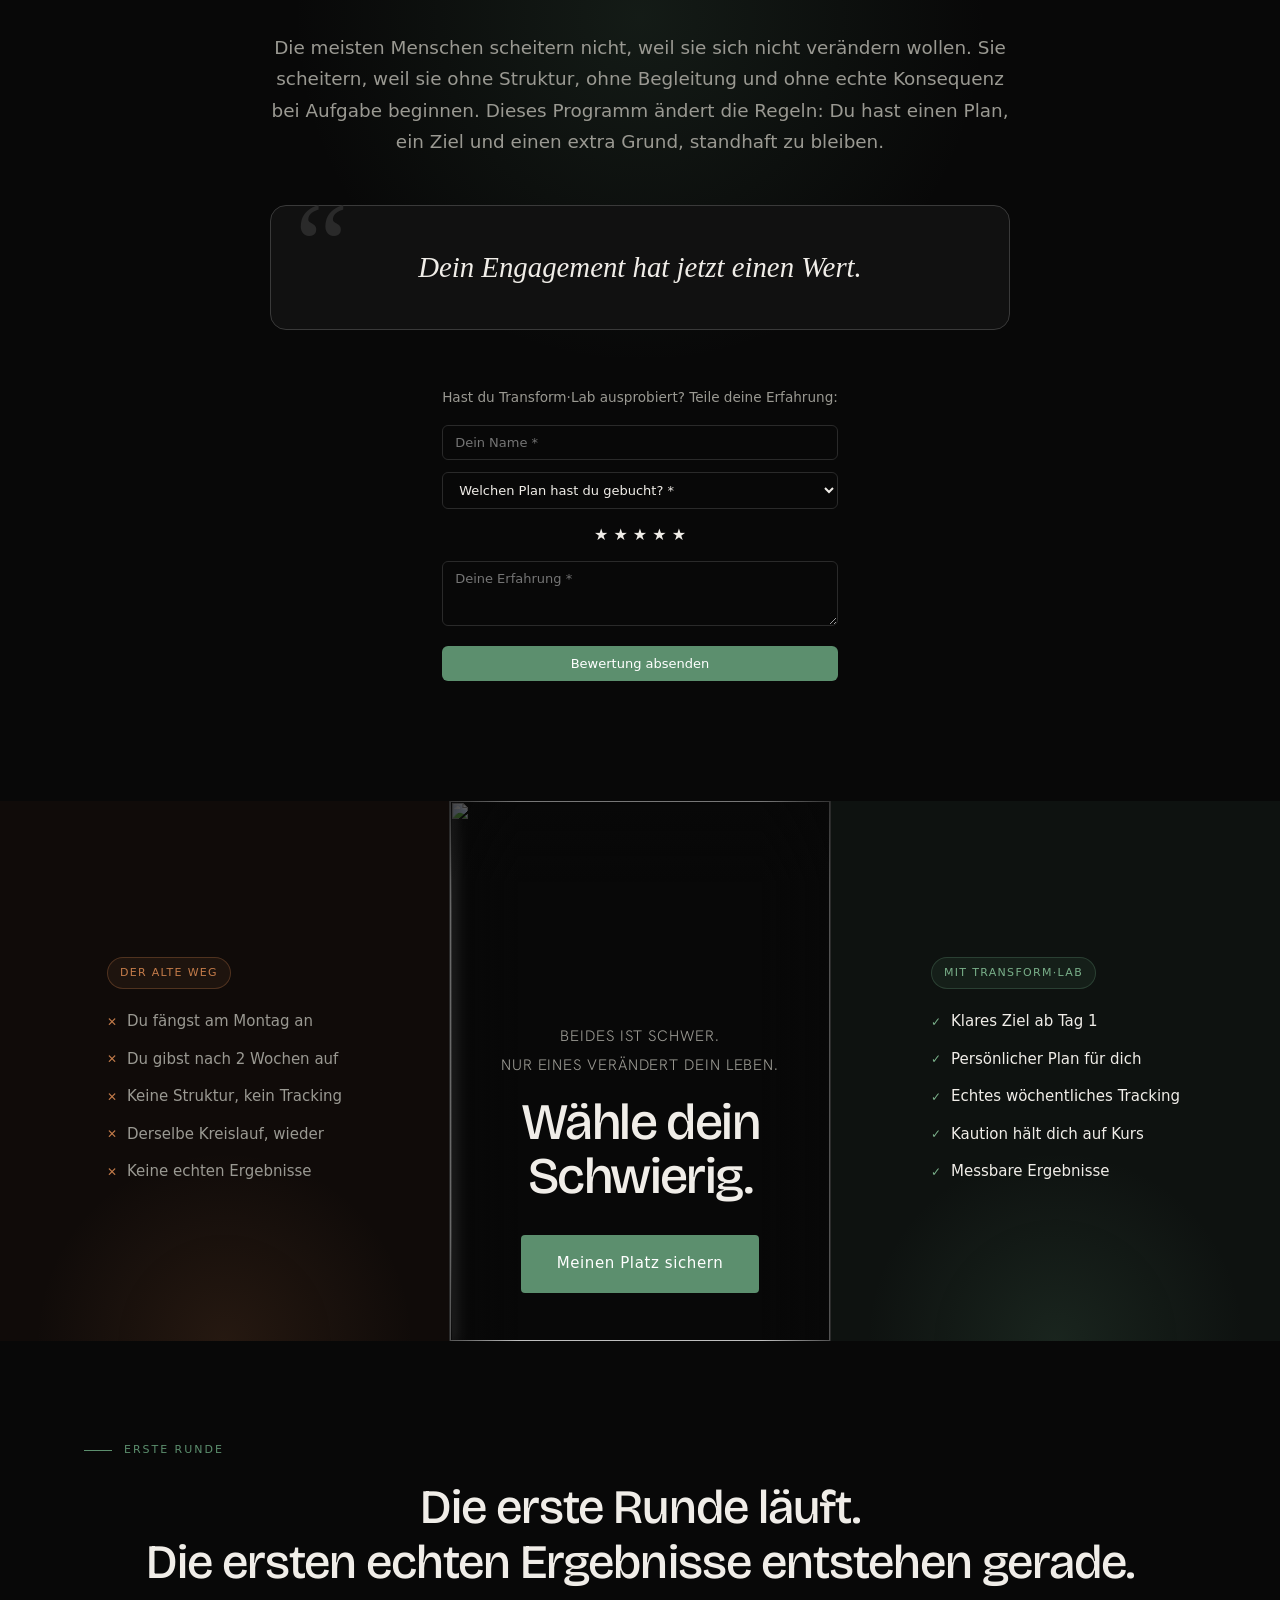
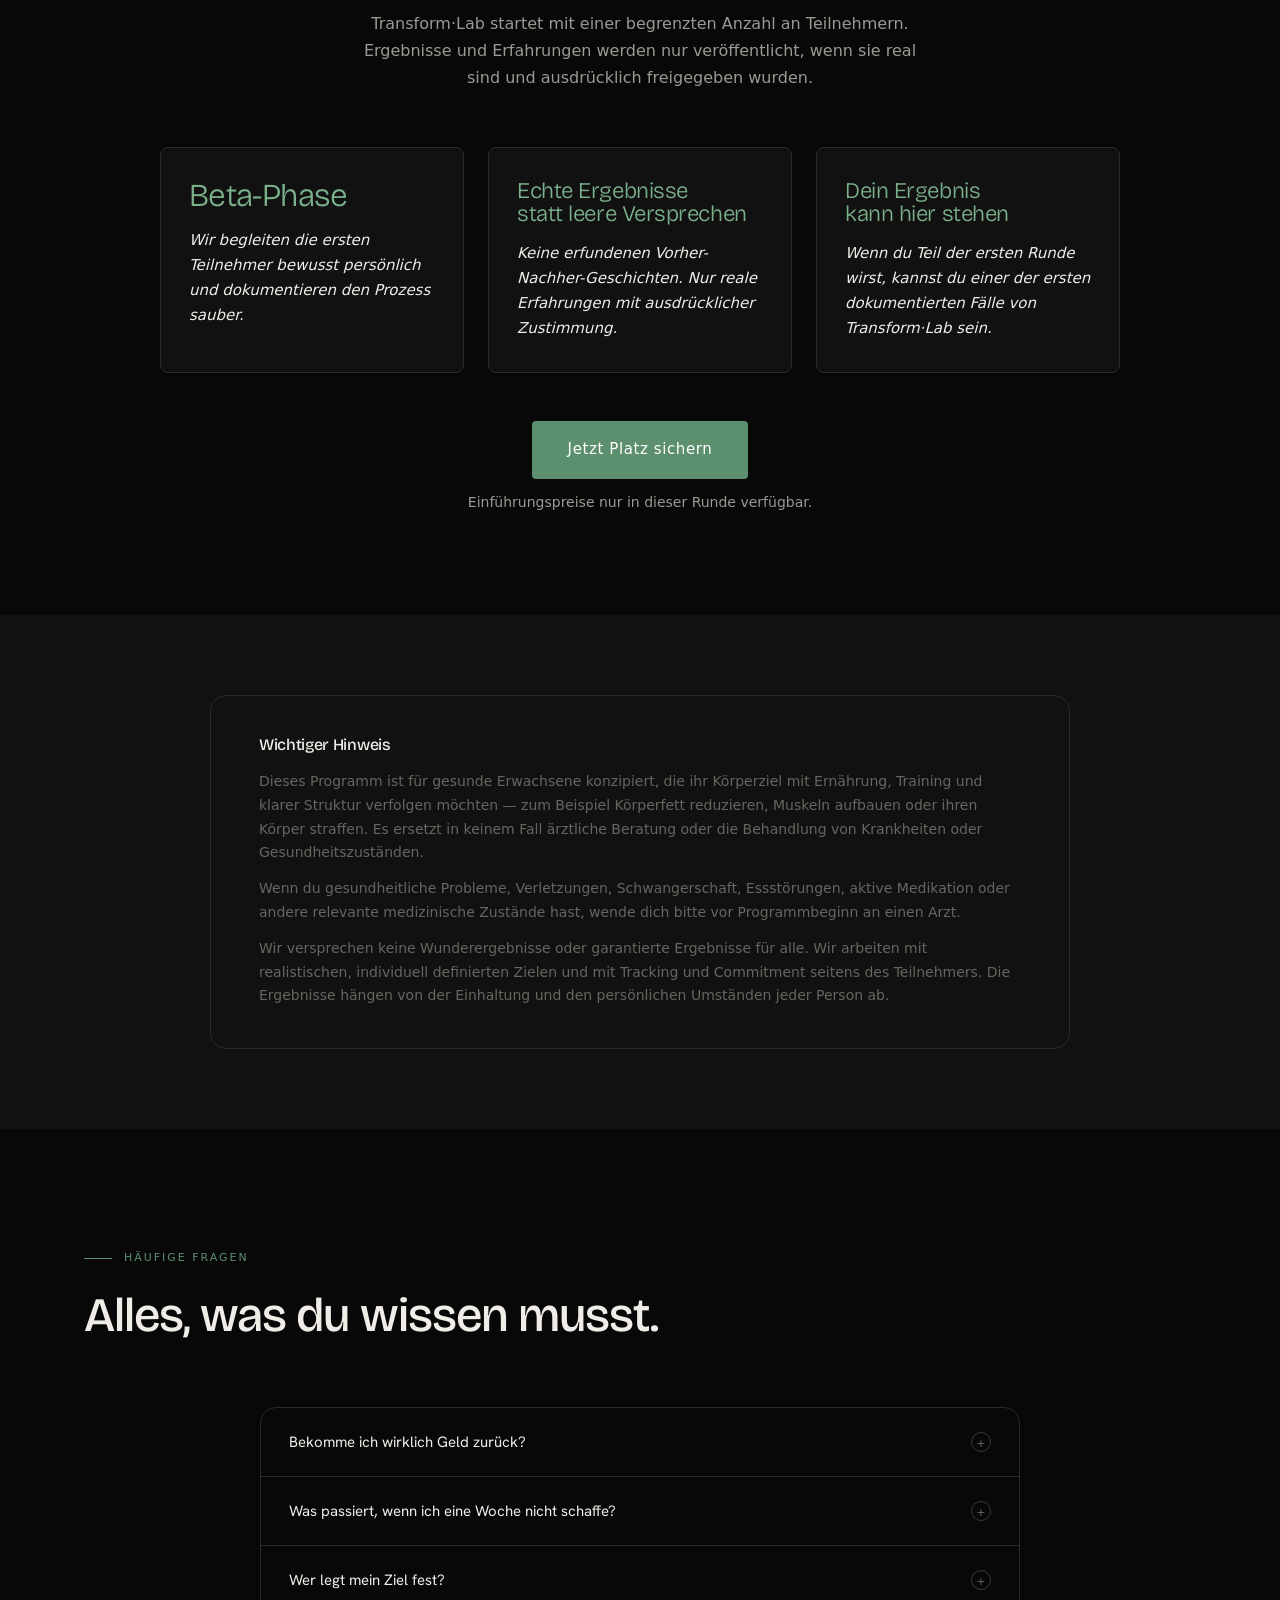
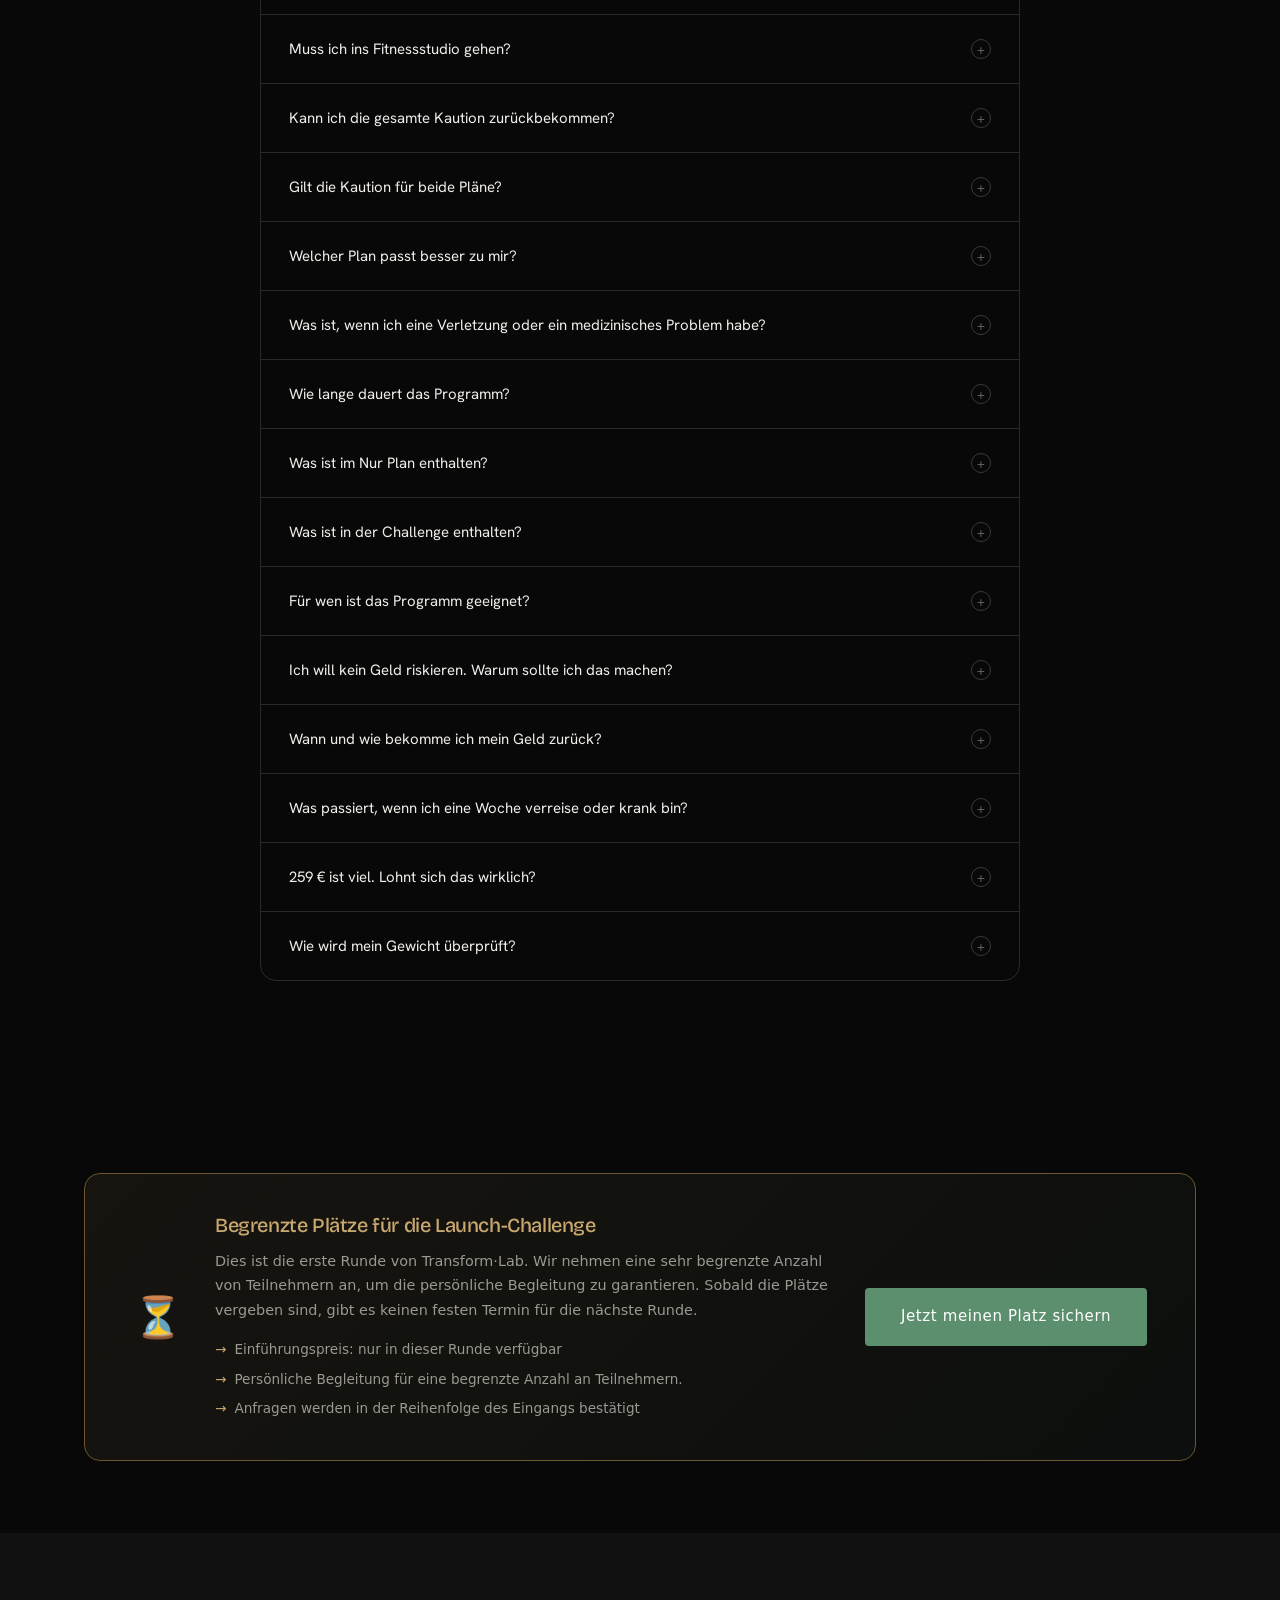
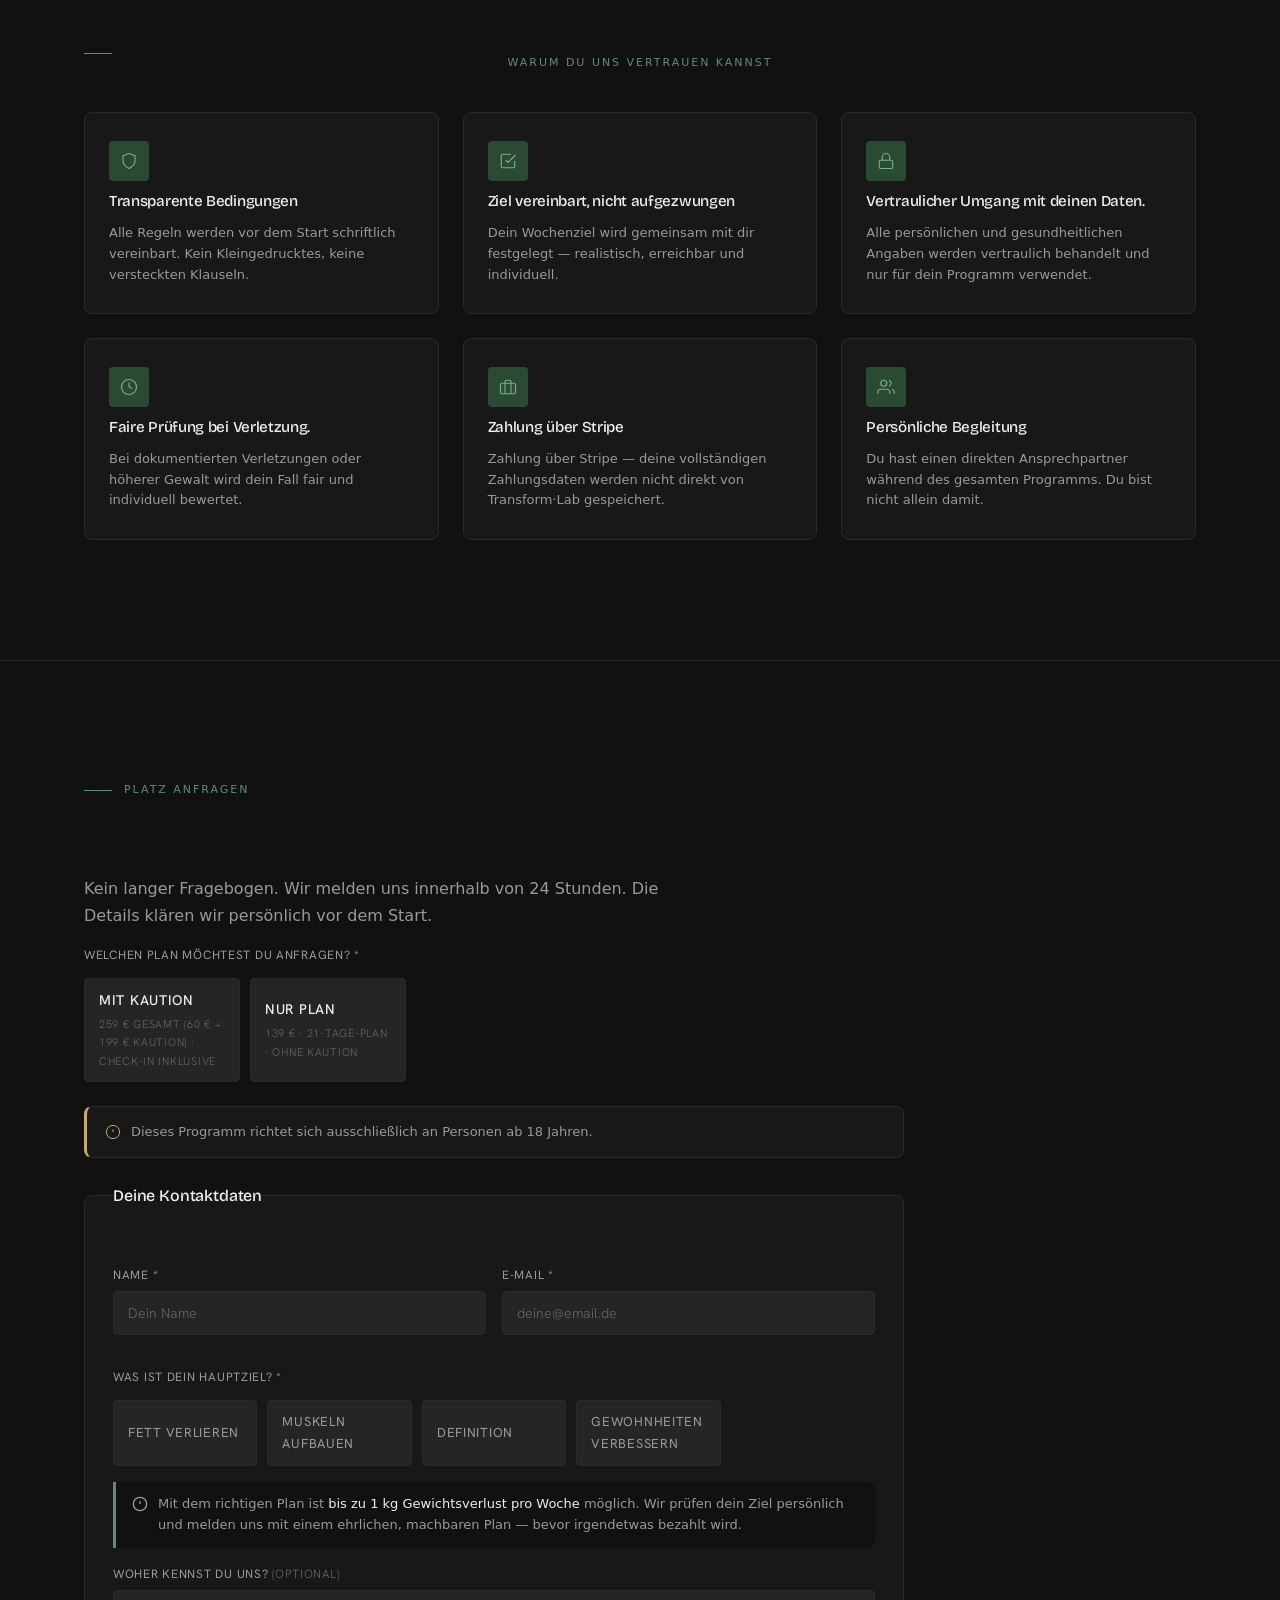
==== commit 34425920: "Capture ad attribution (UTM + click-ids) on the signup form - Home form: hidden fields utm_source/me" ====
--- a/index.html
+++ b/index.html
@@ -9,13 +9,13 @@
   <script src="js/tiktok-pixel.js?v=1"></script>
   <script src="js/consent.js?v=2"></script>
 
-  <title>Transform·Lab — Wir bezahlen dich fürs Abnehmen</title>
+  <title>Transform·Lab — Abnehmen mit Plan, Kaution zurück</title>
   <meta name="description"
         content="Persönlicher Ernährungs- und Trainingsplan. Oder starte deine individuelle Challenge mit rückerstattbarer Kaution — bis zu 199 € zurück, Woche für Woche.">
 
   <meta property="og:type"        content="website">
   <meta property="og:url"         content="https://www.transform-lab.de/">
-  <meta property="og:title"       content="Transform·Lab — Wir bezahlen dich fürs Abnehmen">
+  <meta property="og:title"       content="Transform·Lab — Abnehmen mit Plan, Kaution zurück">
   <meta property="og:description" content="Erreiche deine Ziele und bekomme bis zu 199 € Kaution zurück. Persönlicher Ernährungs- und Trainingsplan inklusive.">
   <meta property="og:image"       content="https://www.transform-lab.de/assets/og-image.jpg">
   <meta name="twitter:card"       content="summary_large_image">
@@ -1310,6 +1310,15 @@
           <input type="hidden" name="_subject" value="Neue Transform·Lab Anfrage">
           <input type="hidden" name="_next" value="https://www.transform-lab.de/danke.html">
           <input type="text" name="_gotcha" style="display:none" tabindex="-1" autocomplete="off">
+          <input type="hidden" name="utm_source" value="">
+          <input type="hidden" name="utm_medium" value="">
+          <input type="hidden" name="utm_campaign" value="">
+          <input type="hidden" name="utm_content" value="">
+          <input type="hidden" name="utm_term" value="">
+          <input type="hidden" name="fbclid" value="">
+          <input type="hidden" name="ttclid" value="">
+          <input type="hidden" name="landing_page" value="">
+          <input type="hidden" name="referrer" value="">
 
           <div class="form-group" style="margin-bottom:24px">
             <label>Welchen Plan möchtest du anfragen? <span class="form-required">*</span></label>
@@ -1381,6 +1390,19 @@
             <div class="form-notice" style="display:flex;gap:10px;align-items:flex-start;background:var(--surface);border-left:3px solid var(--green);border-radius:0 8px 8px 0;padding:12px 16px;margin-bottom:16px;font-size:13px;color:var(--text-muted);line-height:1.6;">
               <svg style="flex-shrink:0;margin-top:2px" width="16" height="16" viewBox="0 0 24 24" fill="none" stroke="currentColor" stroke-width="2"><circle cx="12" cy="12" r="10"/><line x1="12" y1="8" x2="12" y2="12"/><line x1="12" y1="16" x2="12.01" y2="16"/></svg>
               <span>Mit dem richtigen Plan ist <strong>bis zu 1 kg Gewichtsverlust pro Woche</strong> möglich. Wir prüfen dein Ziel persönlich und melden uns mit einem ehrlichen, machbaren Plan — bevor irgendetwas bezahlt wird.</span>
+            </div>
+
+<div class="form-group">
+              <label for="f-quelle">Woher kennst du uns? <span style="color:var(--text-dim);font-weight:300">(optional)</span></label>
+              <select id="f-quelle" name="quelle">
+                <option value="" selected>Bitte auswählen</option>
+                <option value="instagram">Instagram</option>
+                <option value="facebook">Facebook</option>
+                <option value="tiktok">TikTok</option>
+                <option value="google">Google-Suche</option>
+                <option value="empfehlung">Empfehlung / Freunde</option>
+                <option value="sonstiges">Sonstiges</option>
+              </select>
             </div>
 
 <div class="form-group" id="f-mensaje-wrap">
@@ -1675,7 +1697,7 @@
     </div>
   </footer>
 
-  <script src="js/main.js?v=29"></script>
+  <script src="js/main.js?v=30"></script>
   <script>
     (function(){
       var stars = document.querySelectorAll('#starRating span');
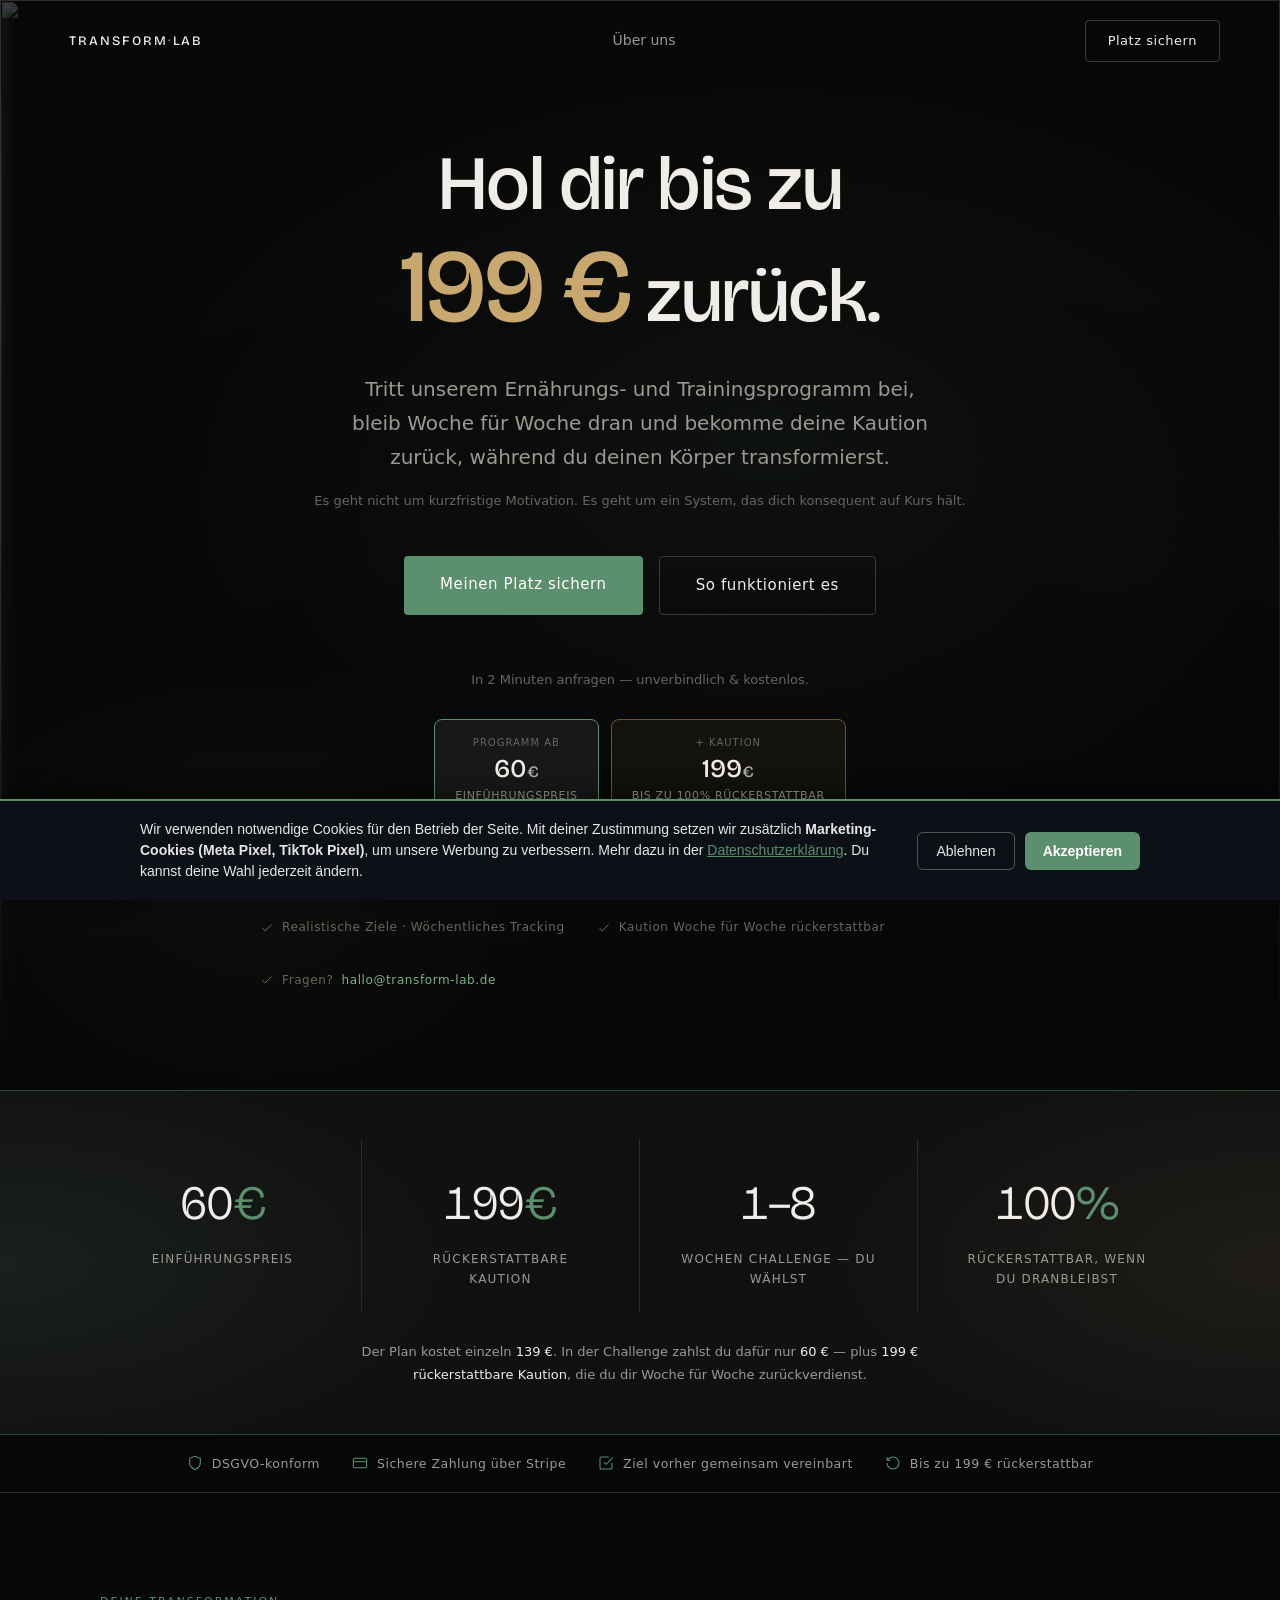
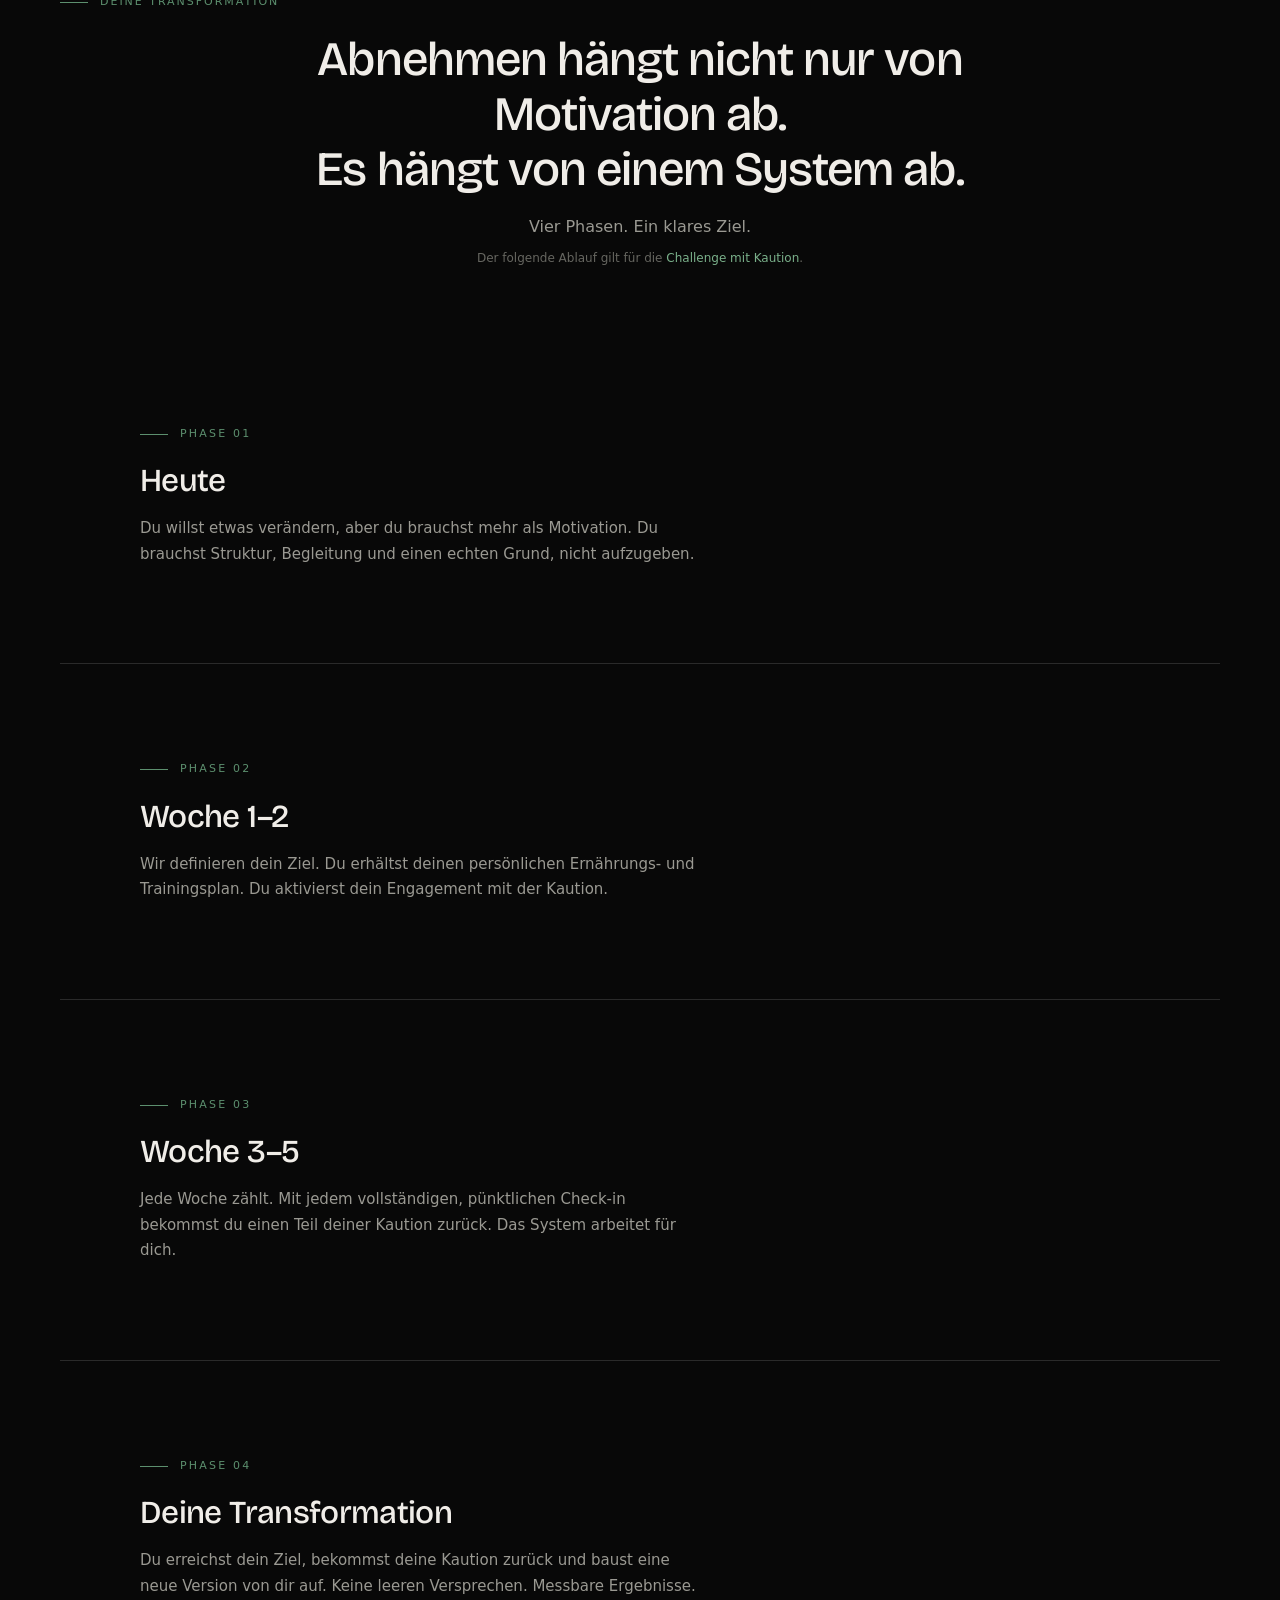
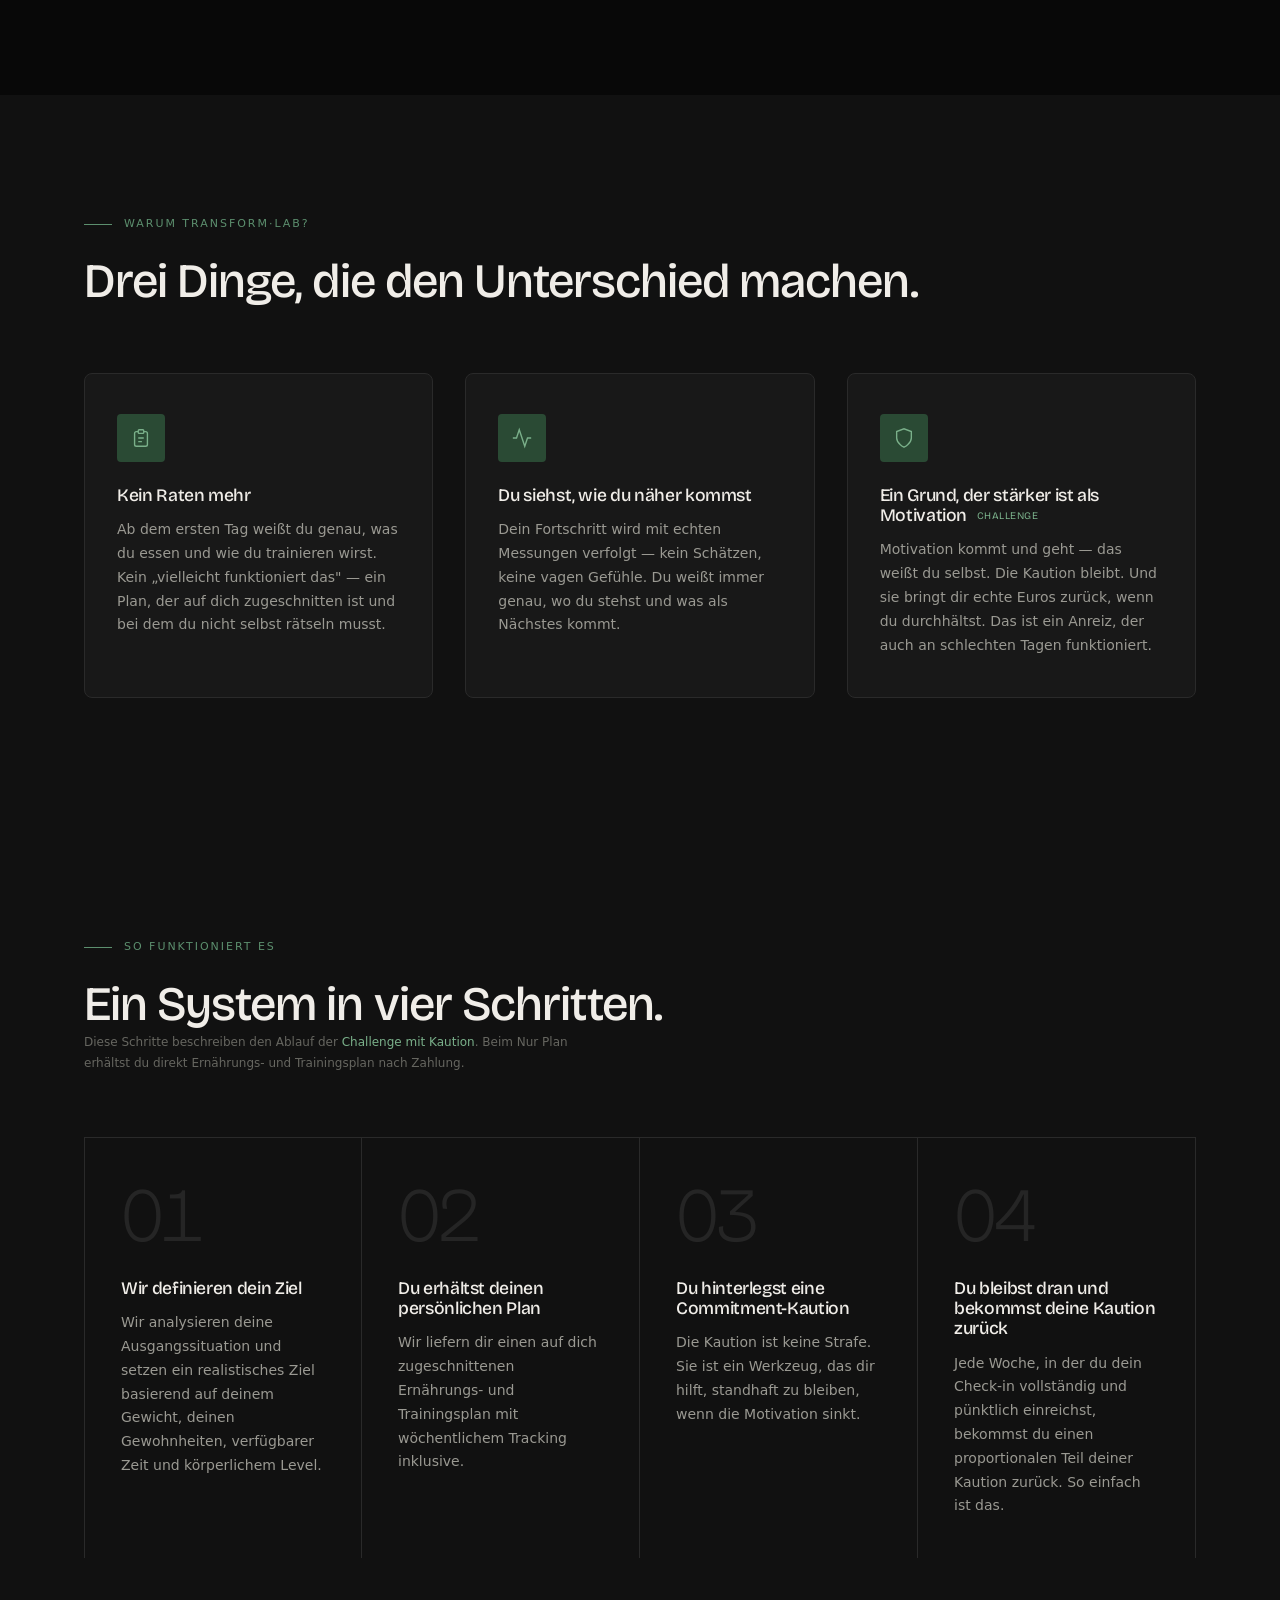
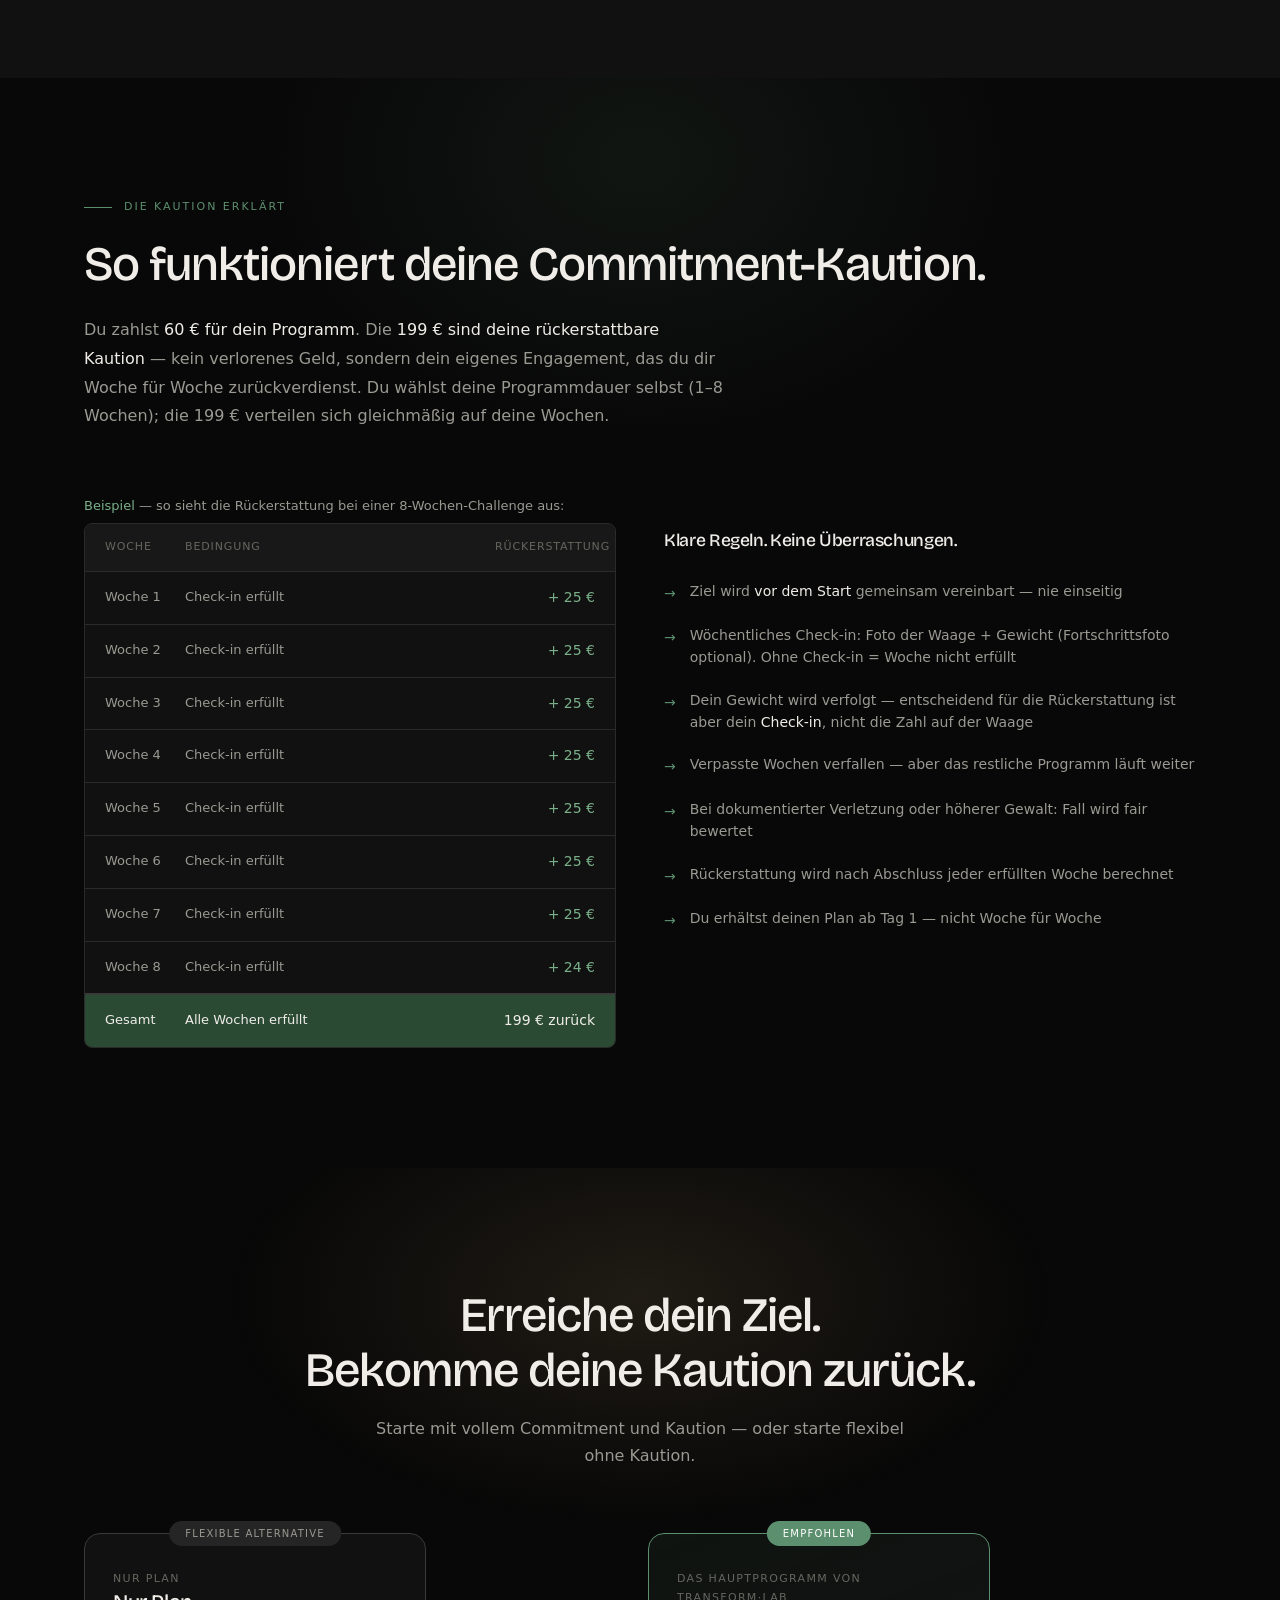
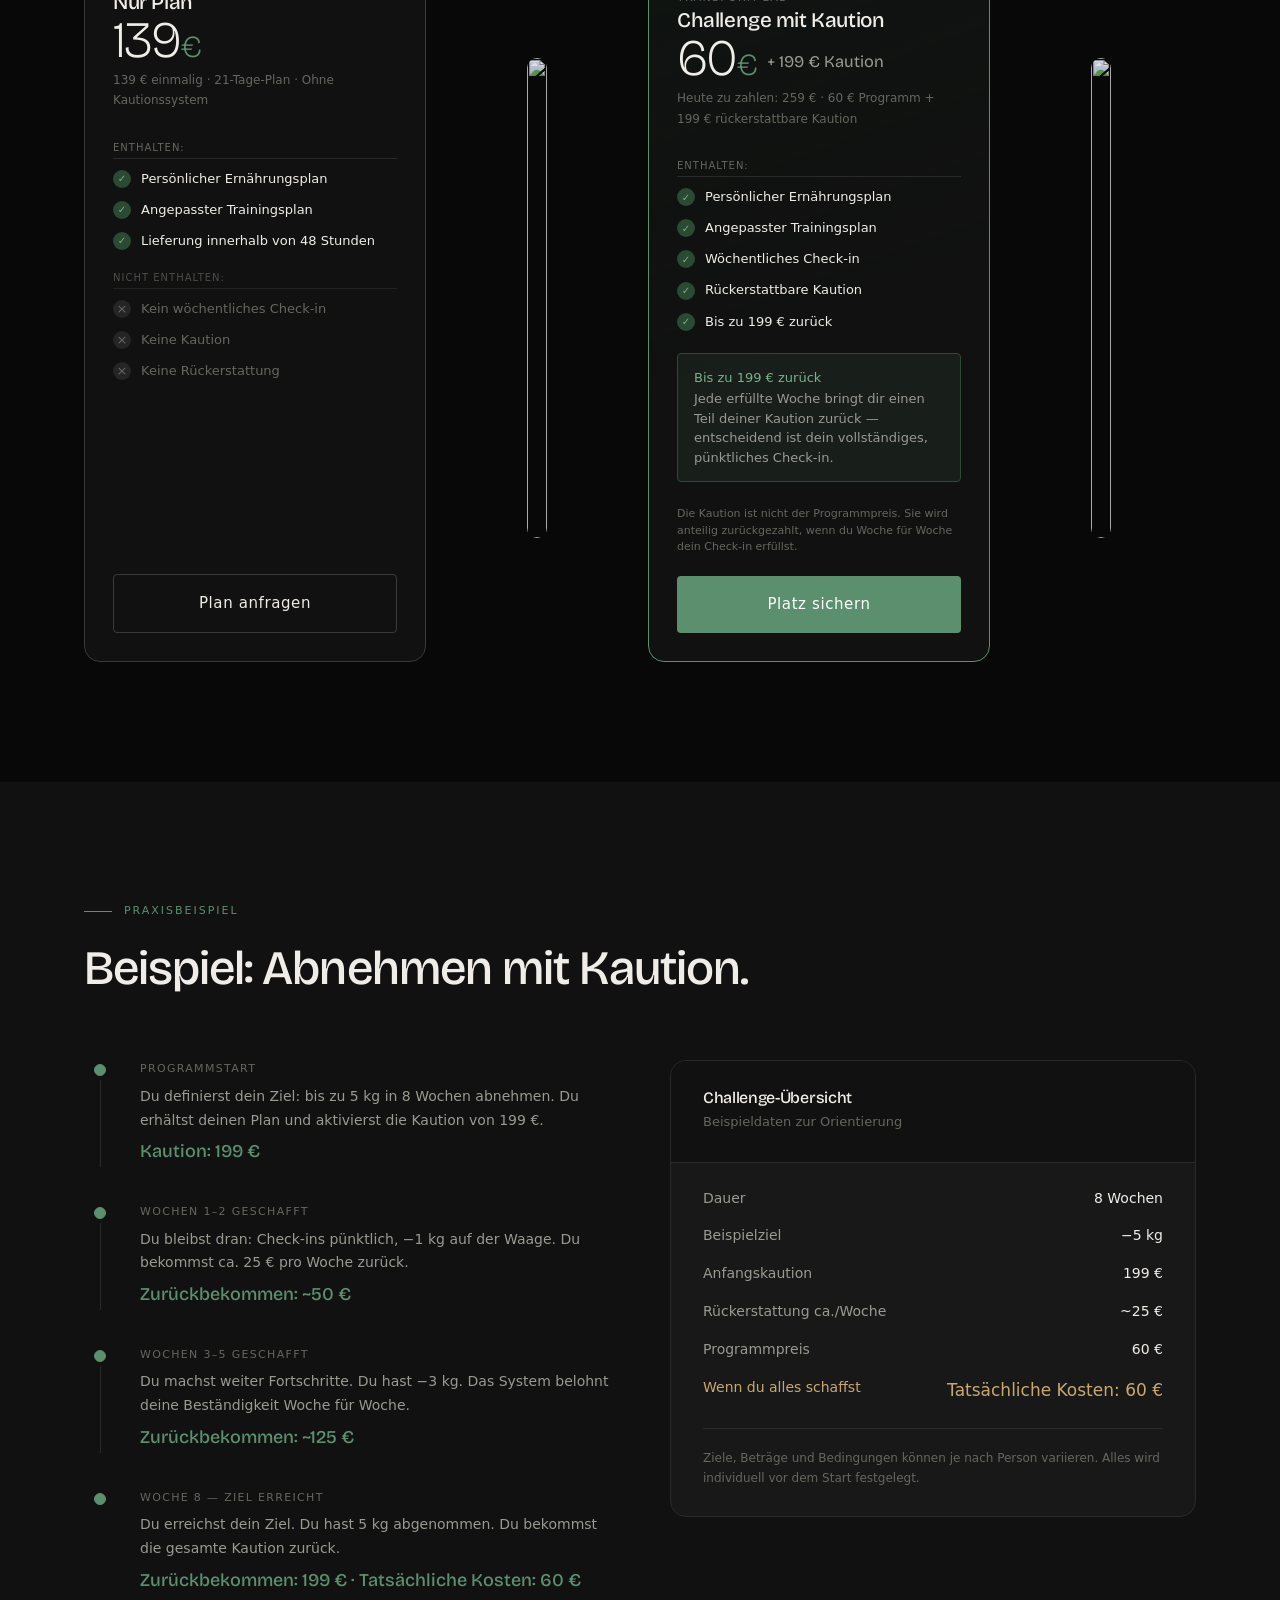
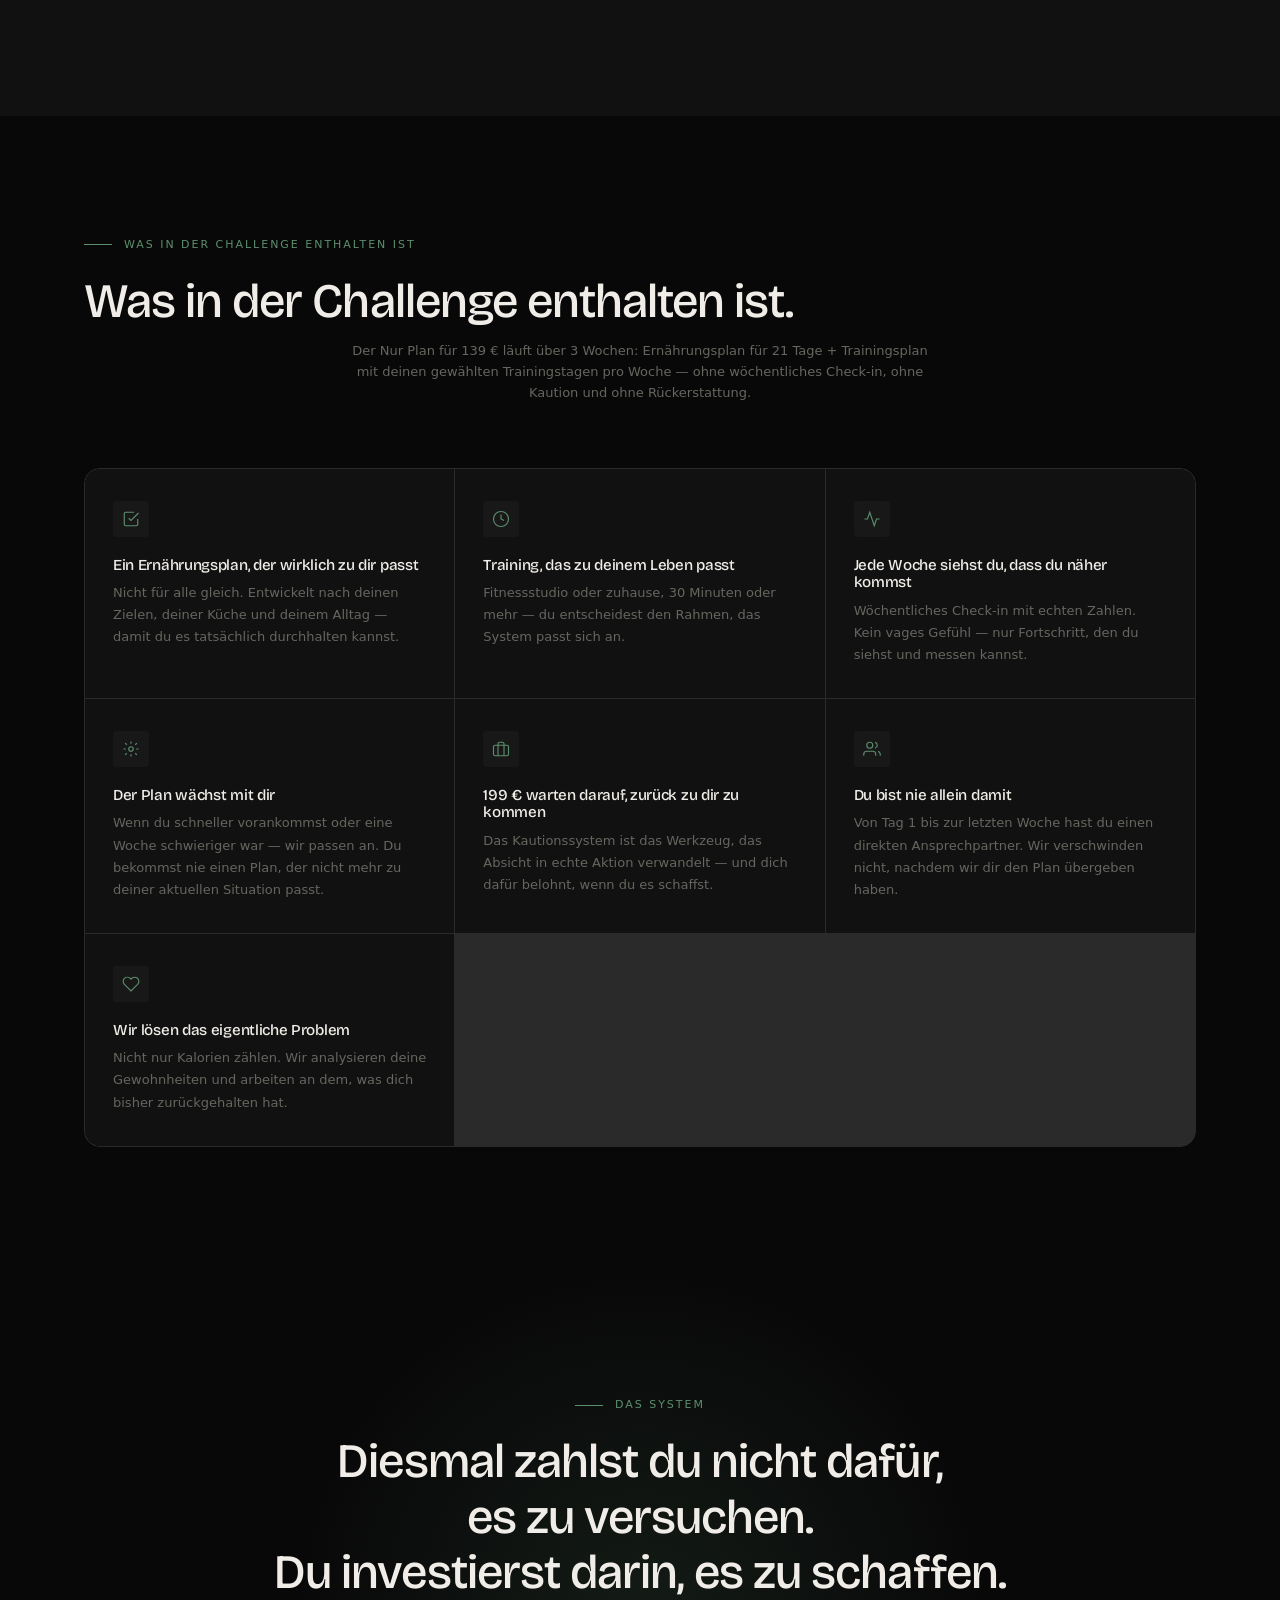
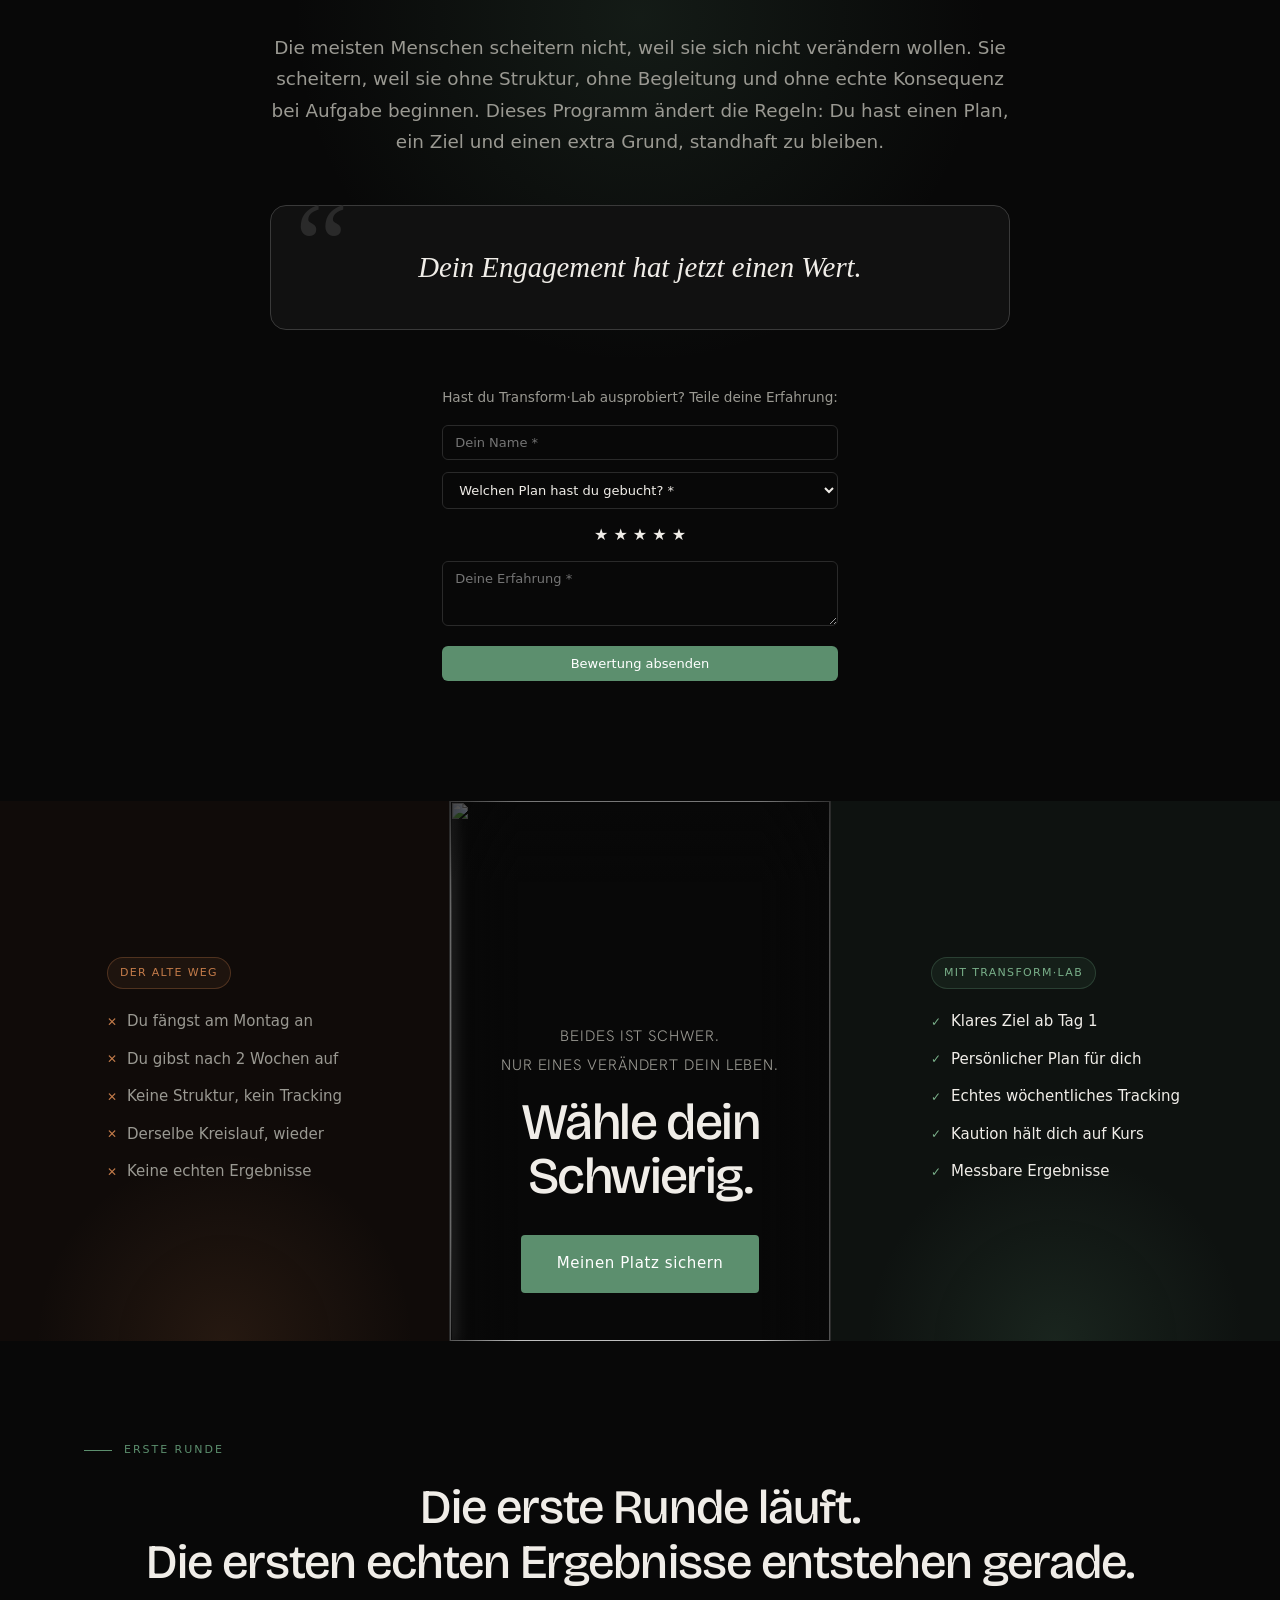
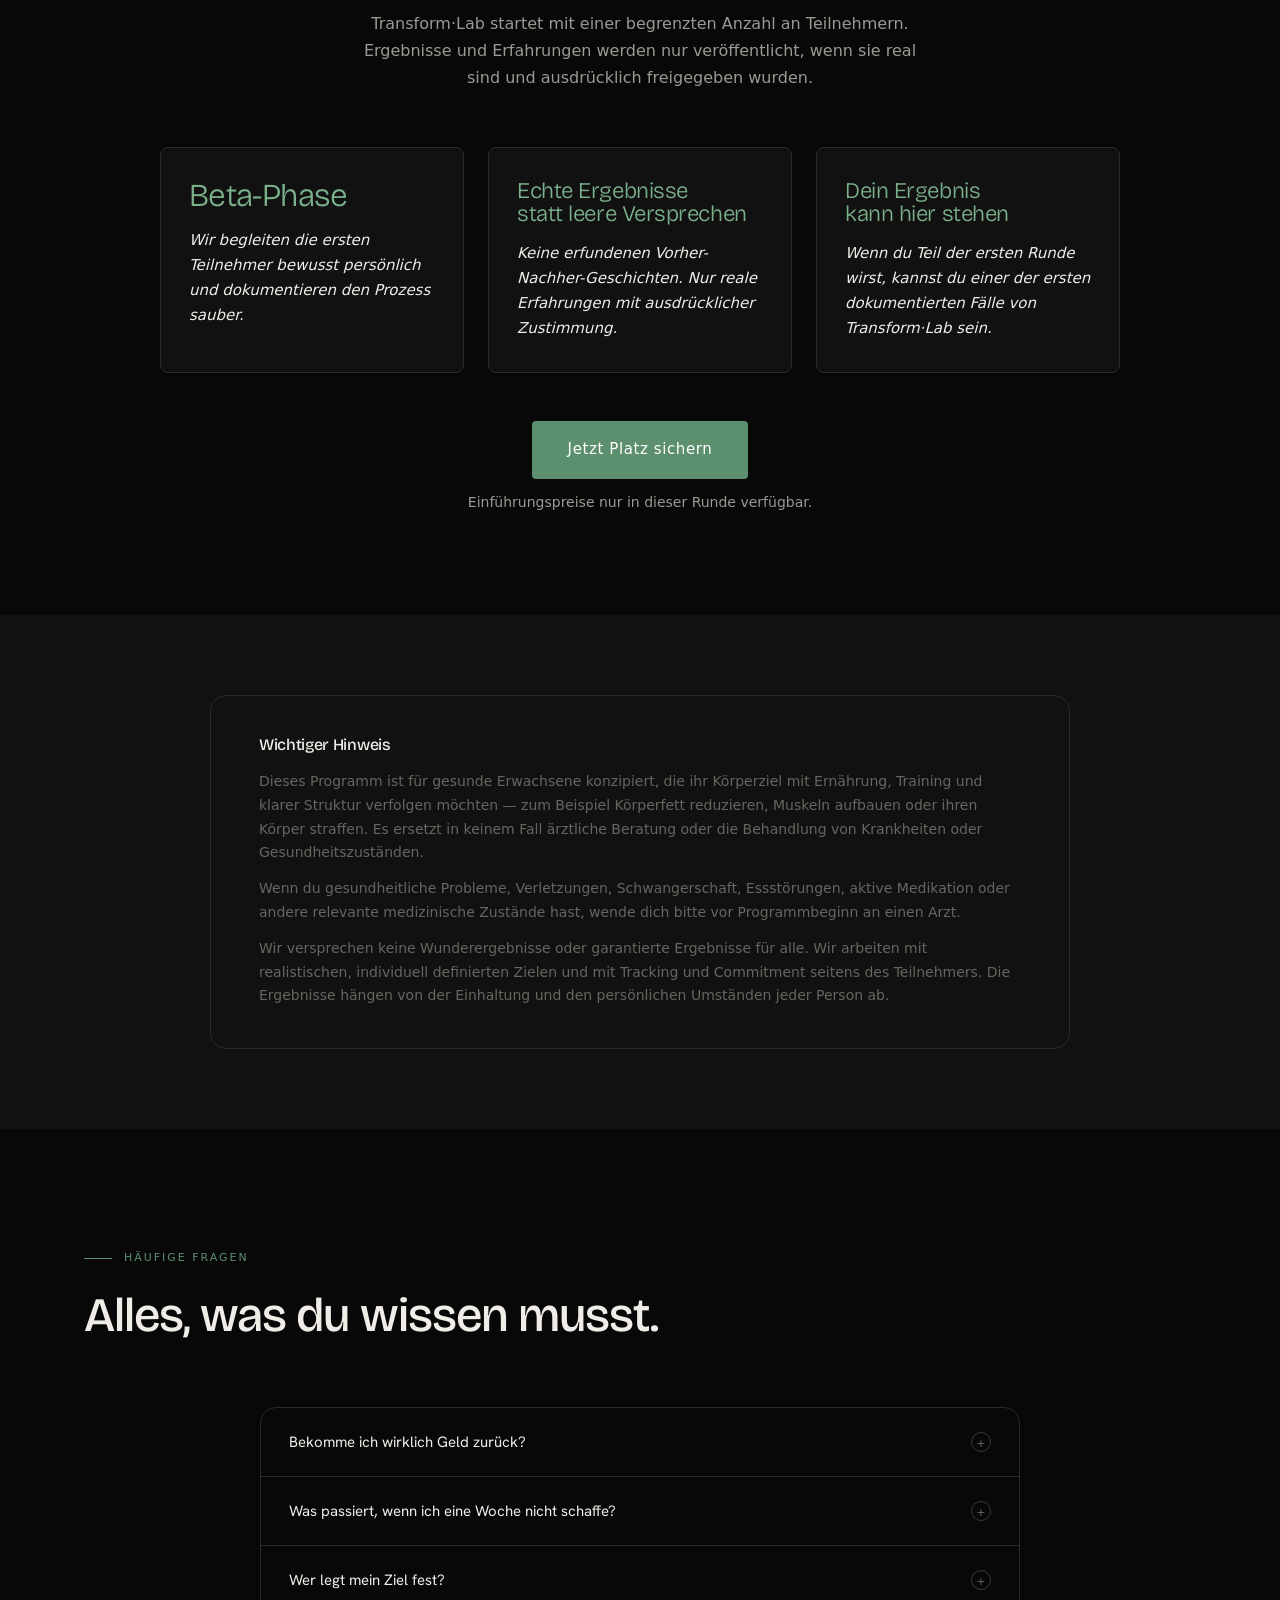
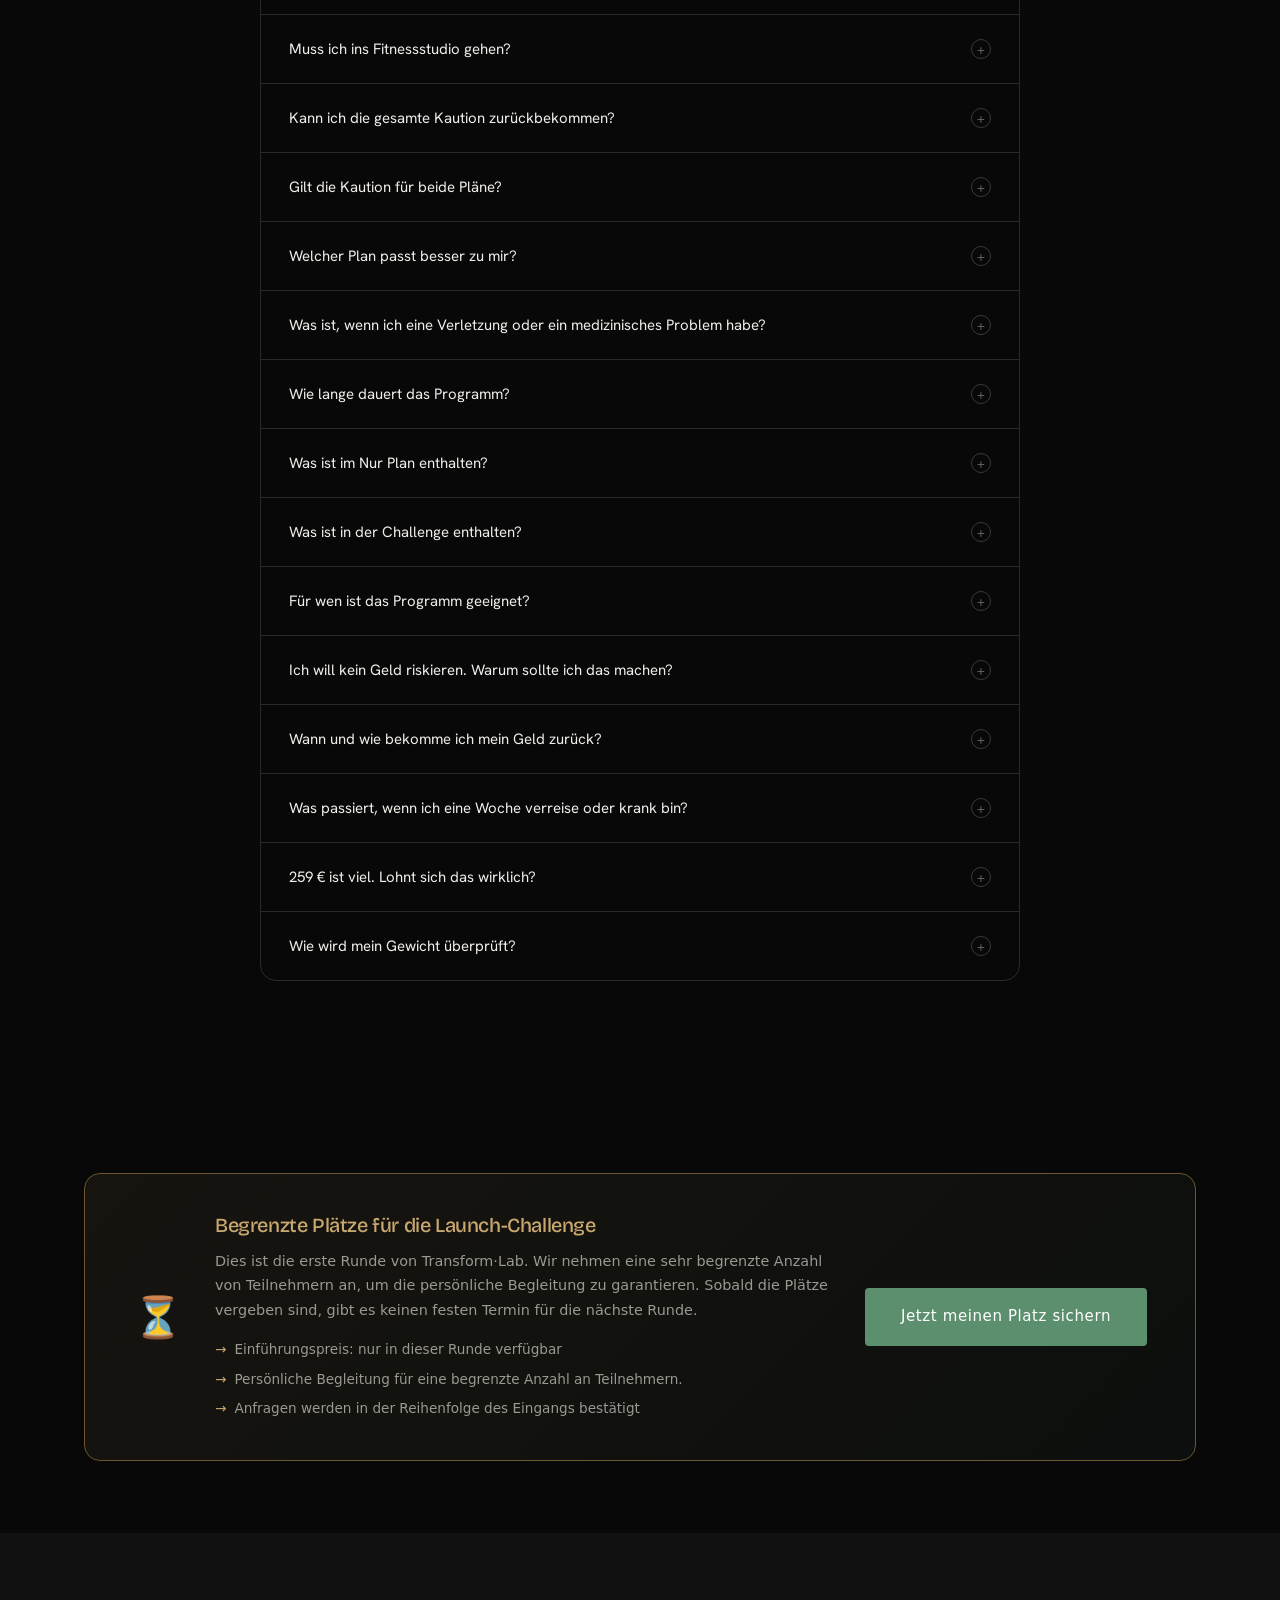
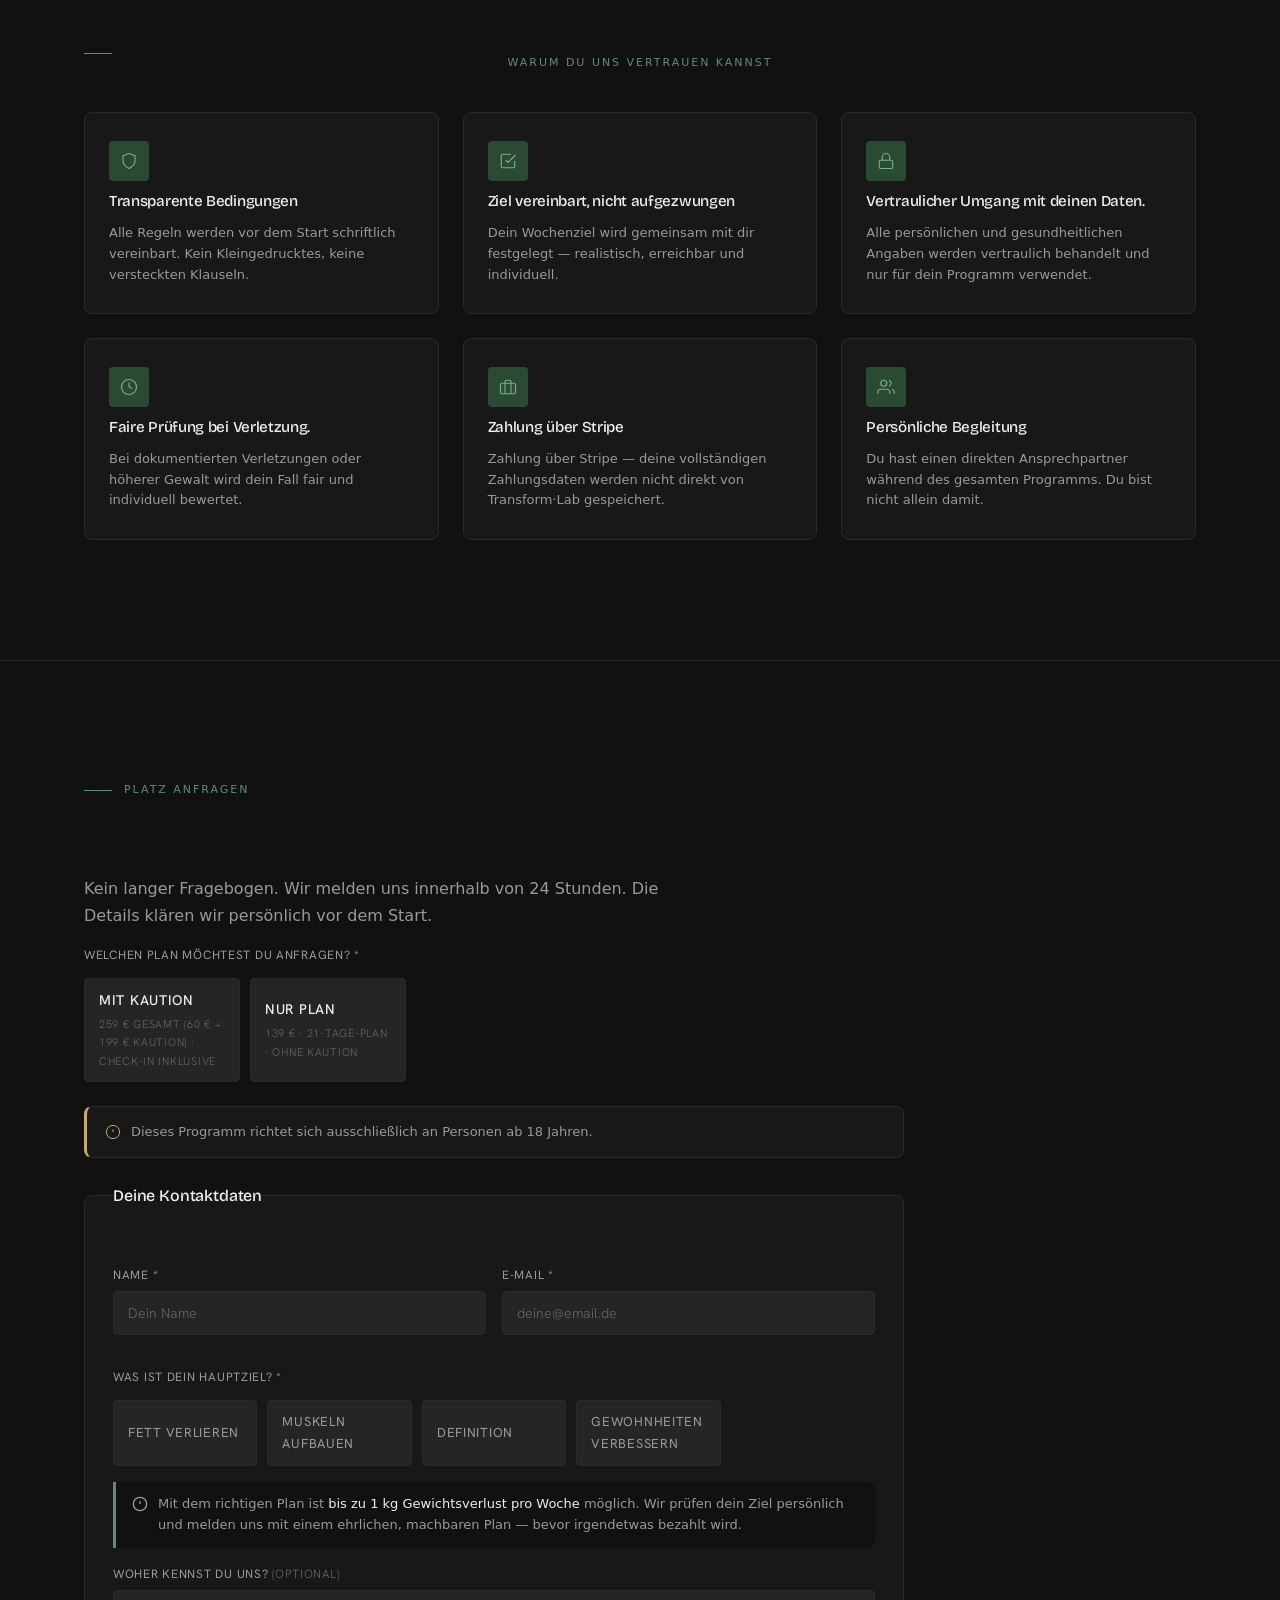
==== commit 5b6d475e: "Migrate analytics: Plausible -> Cloudflare Web Analytics Plausible trial lapsed; swap the tracker on" ====
--- a/index.html
+++ b/index.html
@@ -7,7 +7,7 @@
   <!-- Meta Pixel (Base) + Cookie-Consent -->
   <script src="js/meta-pixel.js?v=3"></script>
   <script src="js/tiktok-pixel.js?v=1"></script>
-  <script src="js/consent.js?v=2"></script>
+  <script src="js/consent.js?v=3"></script>
 
   <title>Transform·Lab — Abnehmen mit Plan, Kaution zurück</title>
   <meta name="description"
@@ -31,9 +31,8 @@
 
   <link rel="stylesheet" href="css/styles.css?v=42">
 
-  <!-- Privacy-friendly analytics by Plausible -->
-  <script async src="https://plausible.io/js/pa-rchwNeHP1BfyQp6xnn5ss.js"></script>
-  <script>window.plausible=window.plausible||function(){(plausible.q=plausible.q||[]).push(arguments)},plausible.init=plausible.init||function(i){plausible.o=i||{}};plausible.init()</script>
+  <!-- Cloudflare Web Analytics (cookieless, ohne Einwilligung) -->
+  <script defer src="https://static.cloudflareinsights.com/beacon.min.js" data-cf-beacon='{"token": "9d70b01f3729443aaf6a1abe3623daff"}'></script>
 
   <link rel="preload" as="image" href="assets/escultura-transformacion.webp" type="image/webp">
   <link rel="preload" as="image" href="assets/escultura-transformacion-mujer.webp" type="image/webp">
